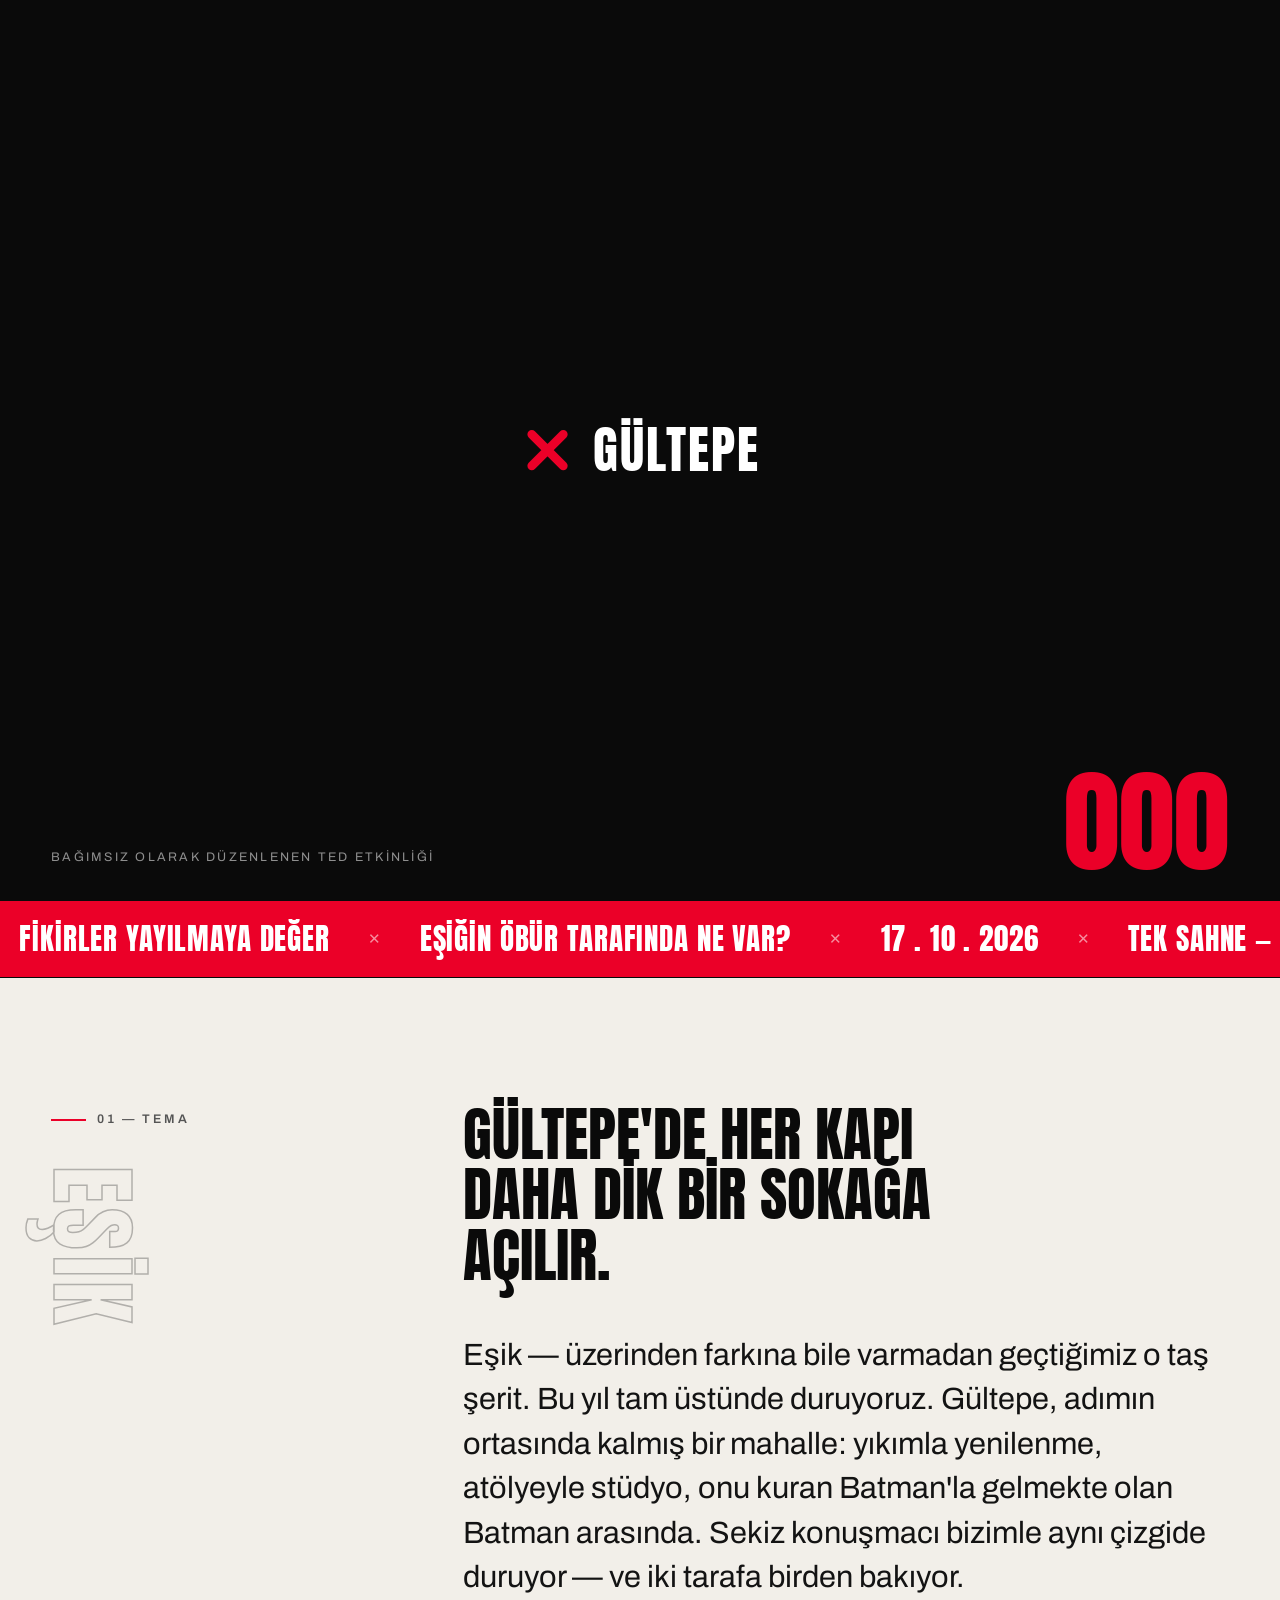
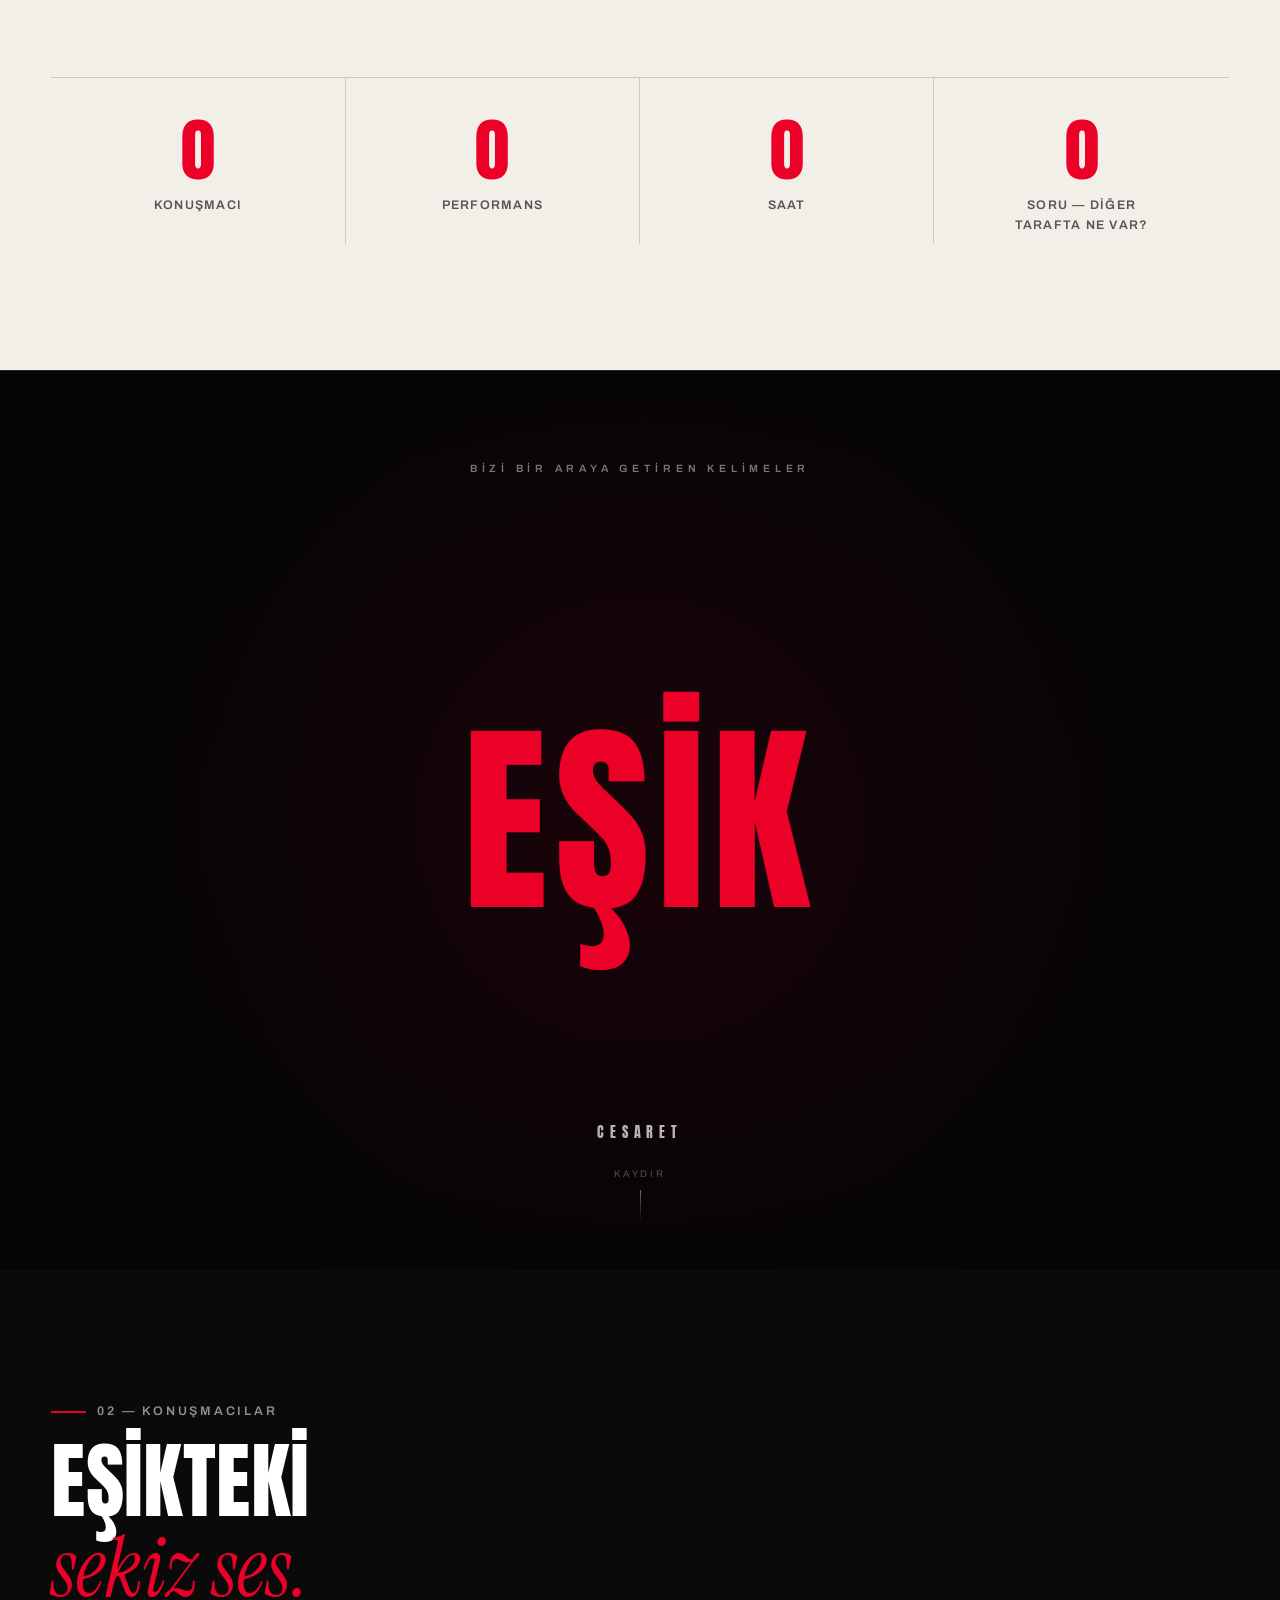
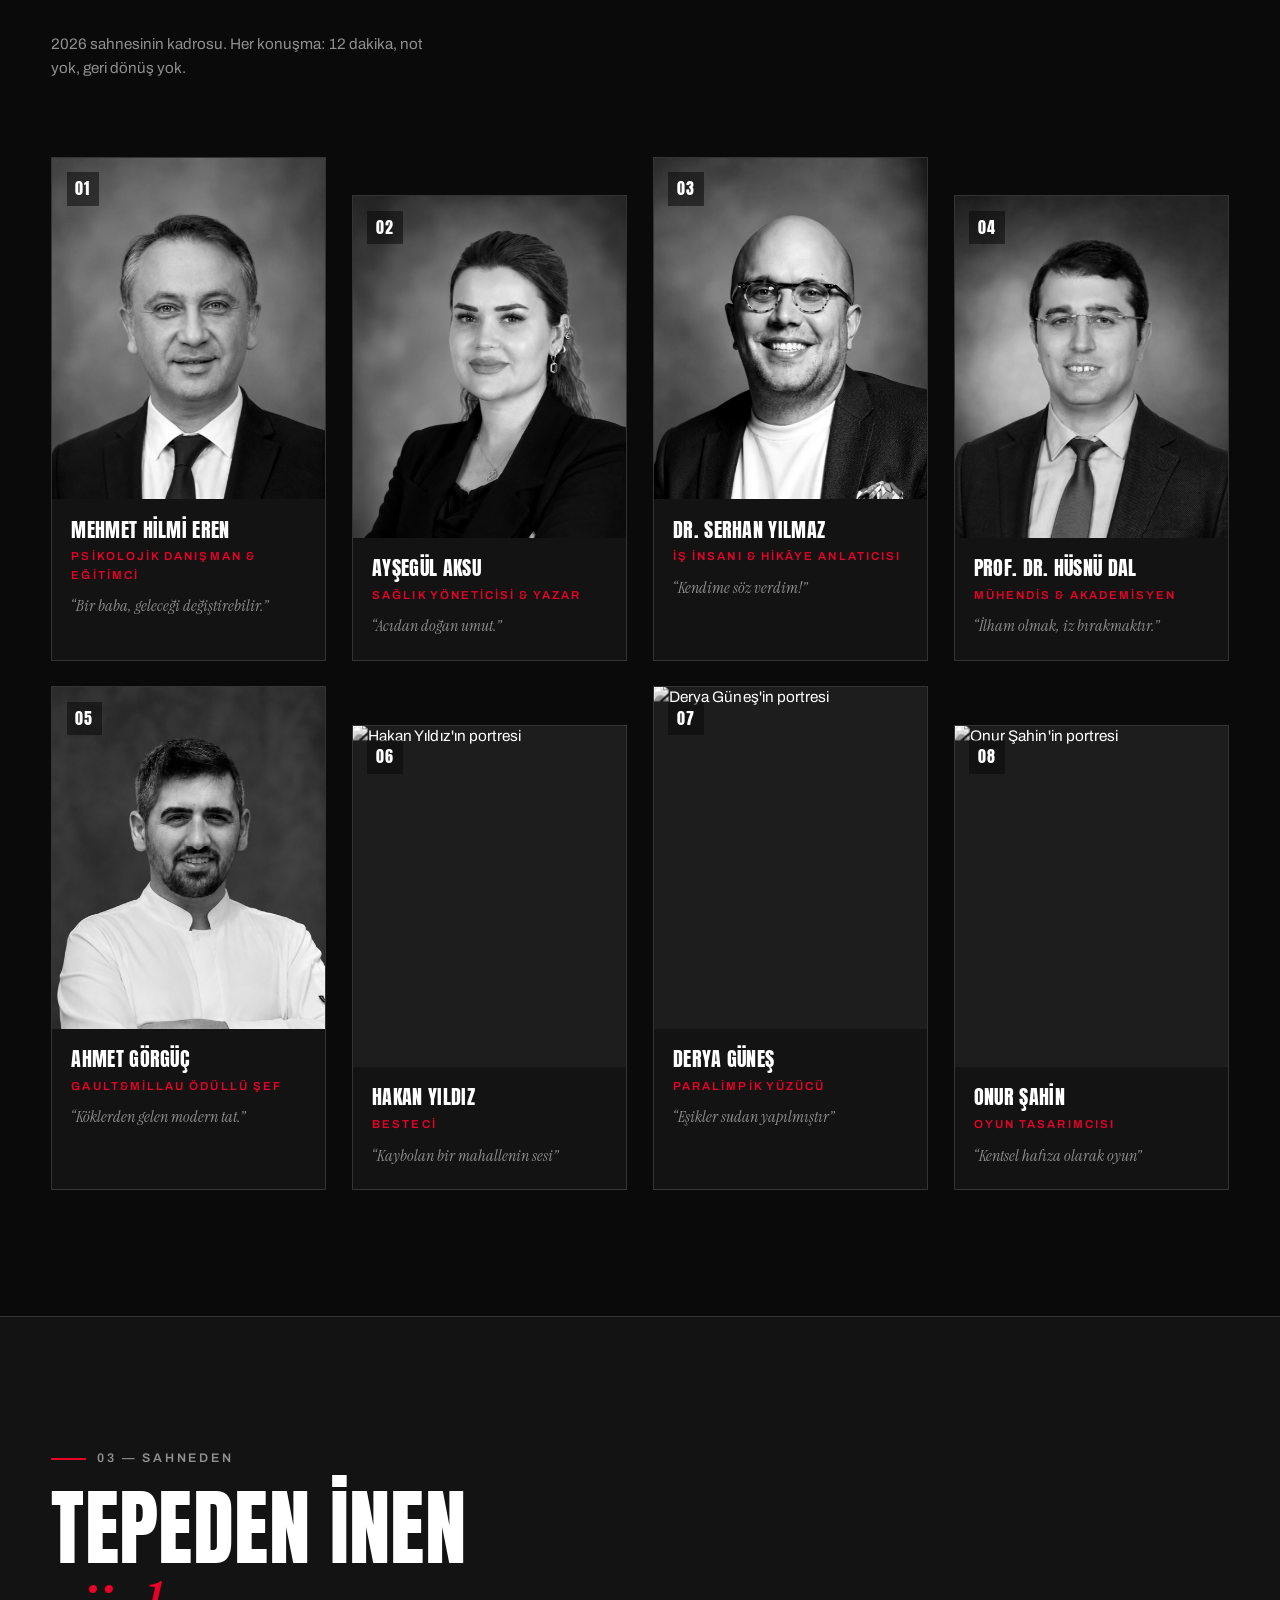
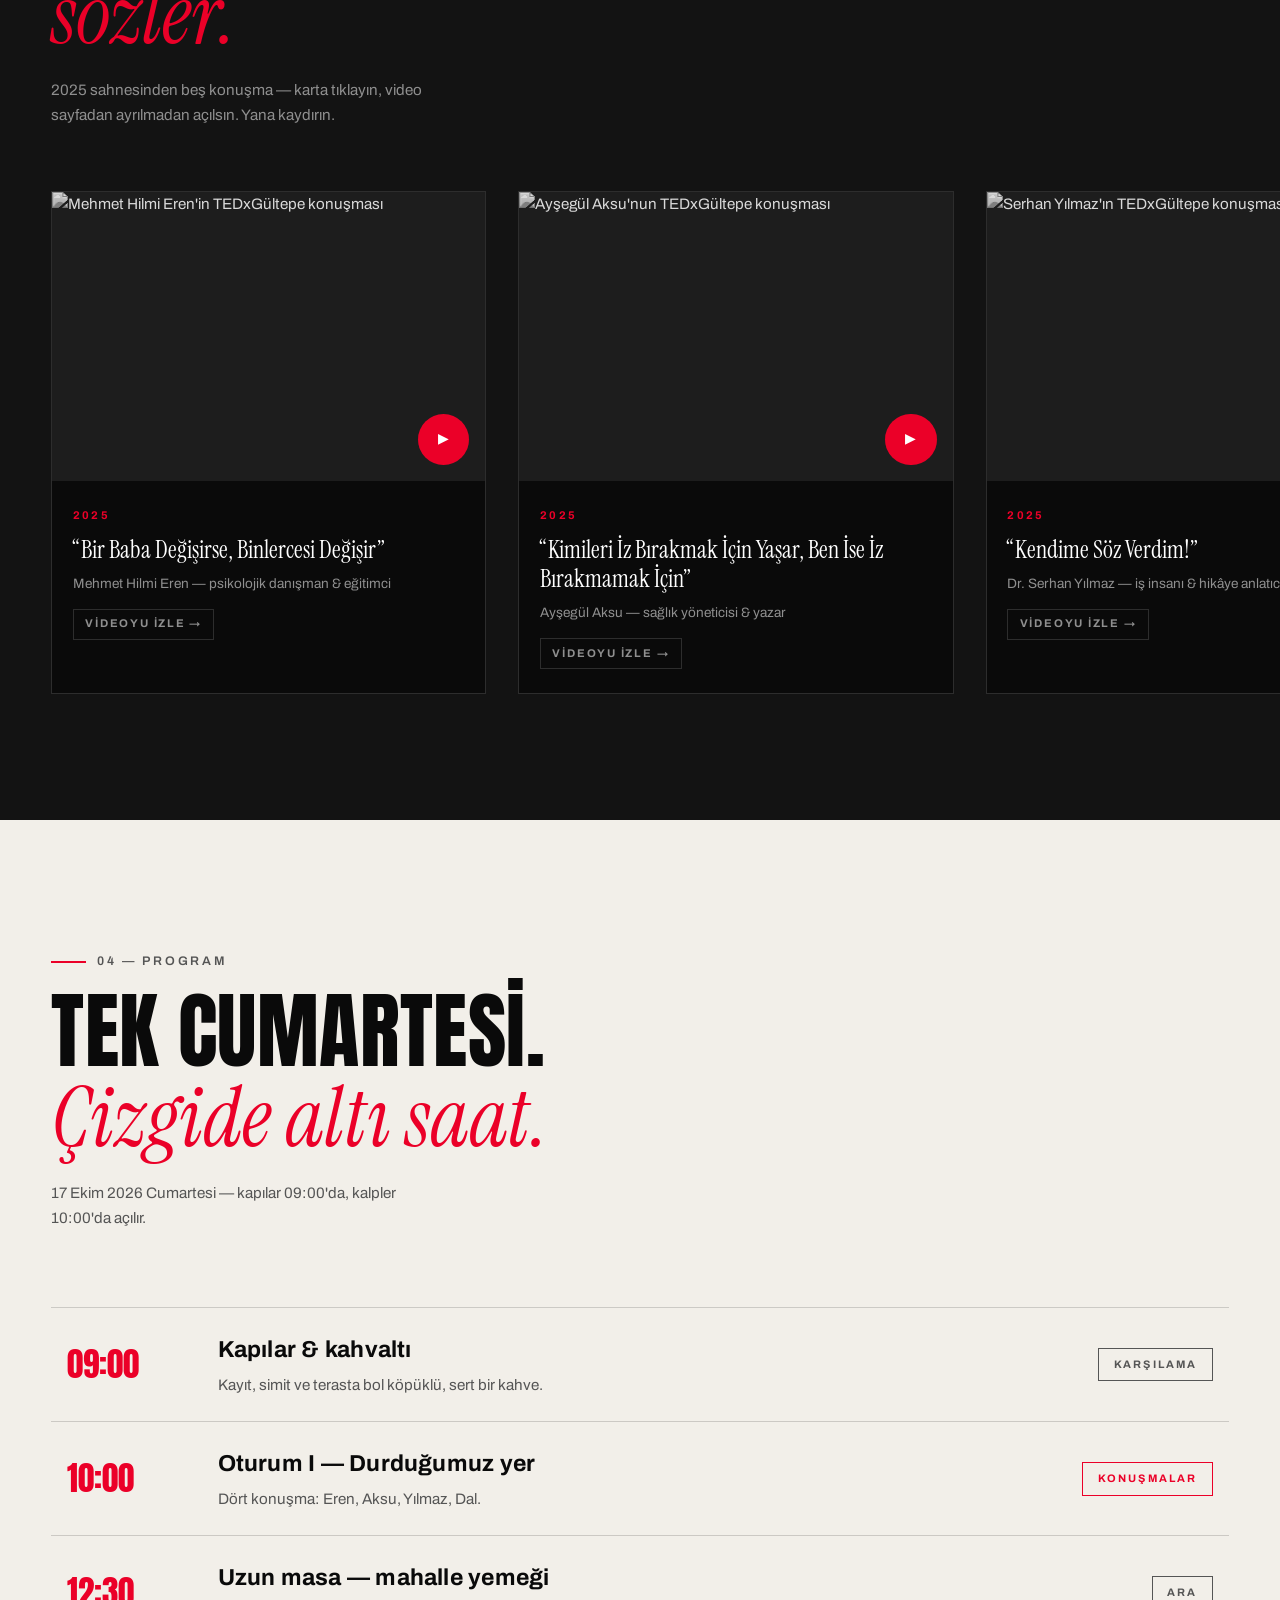
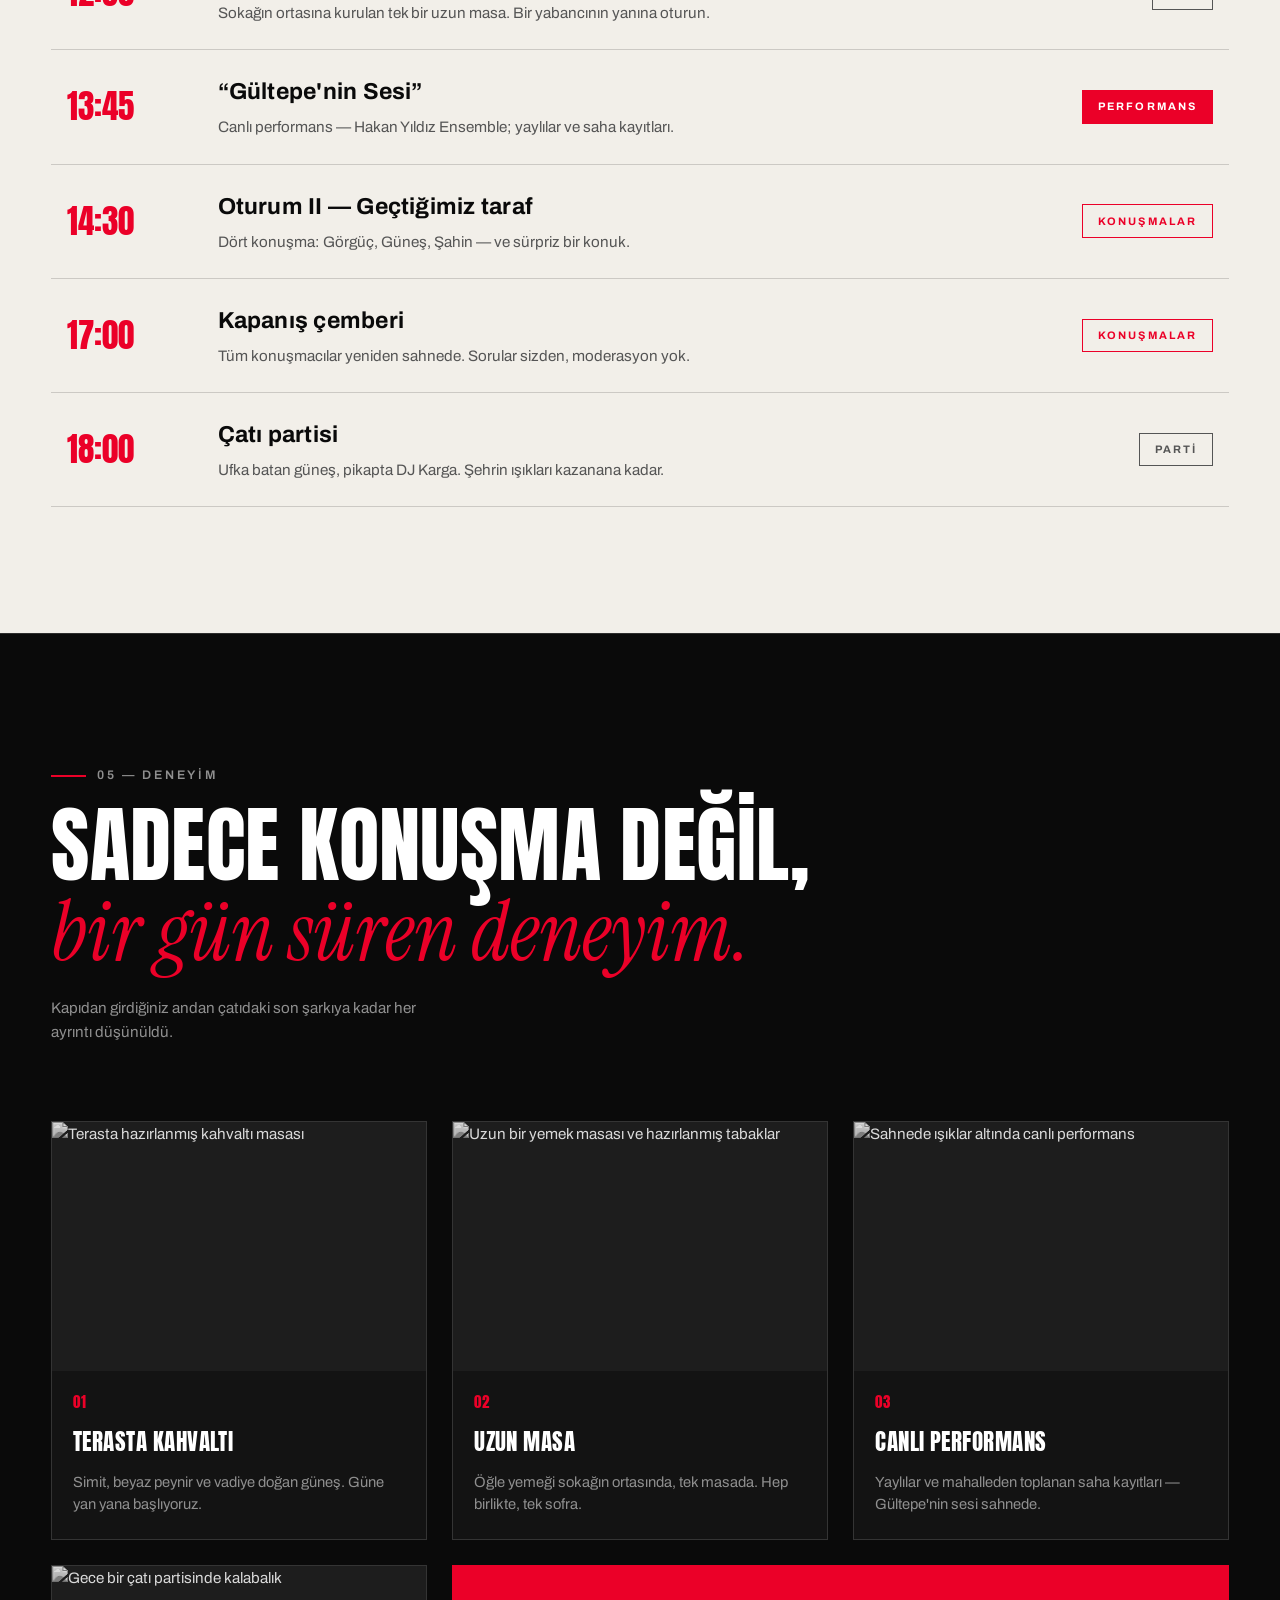
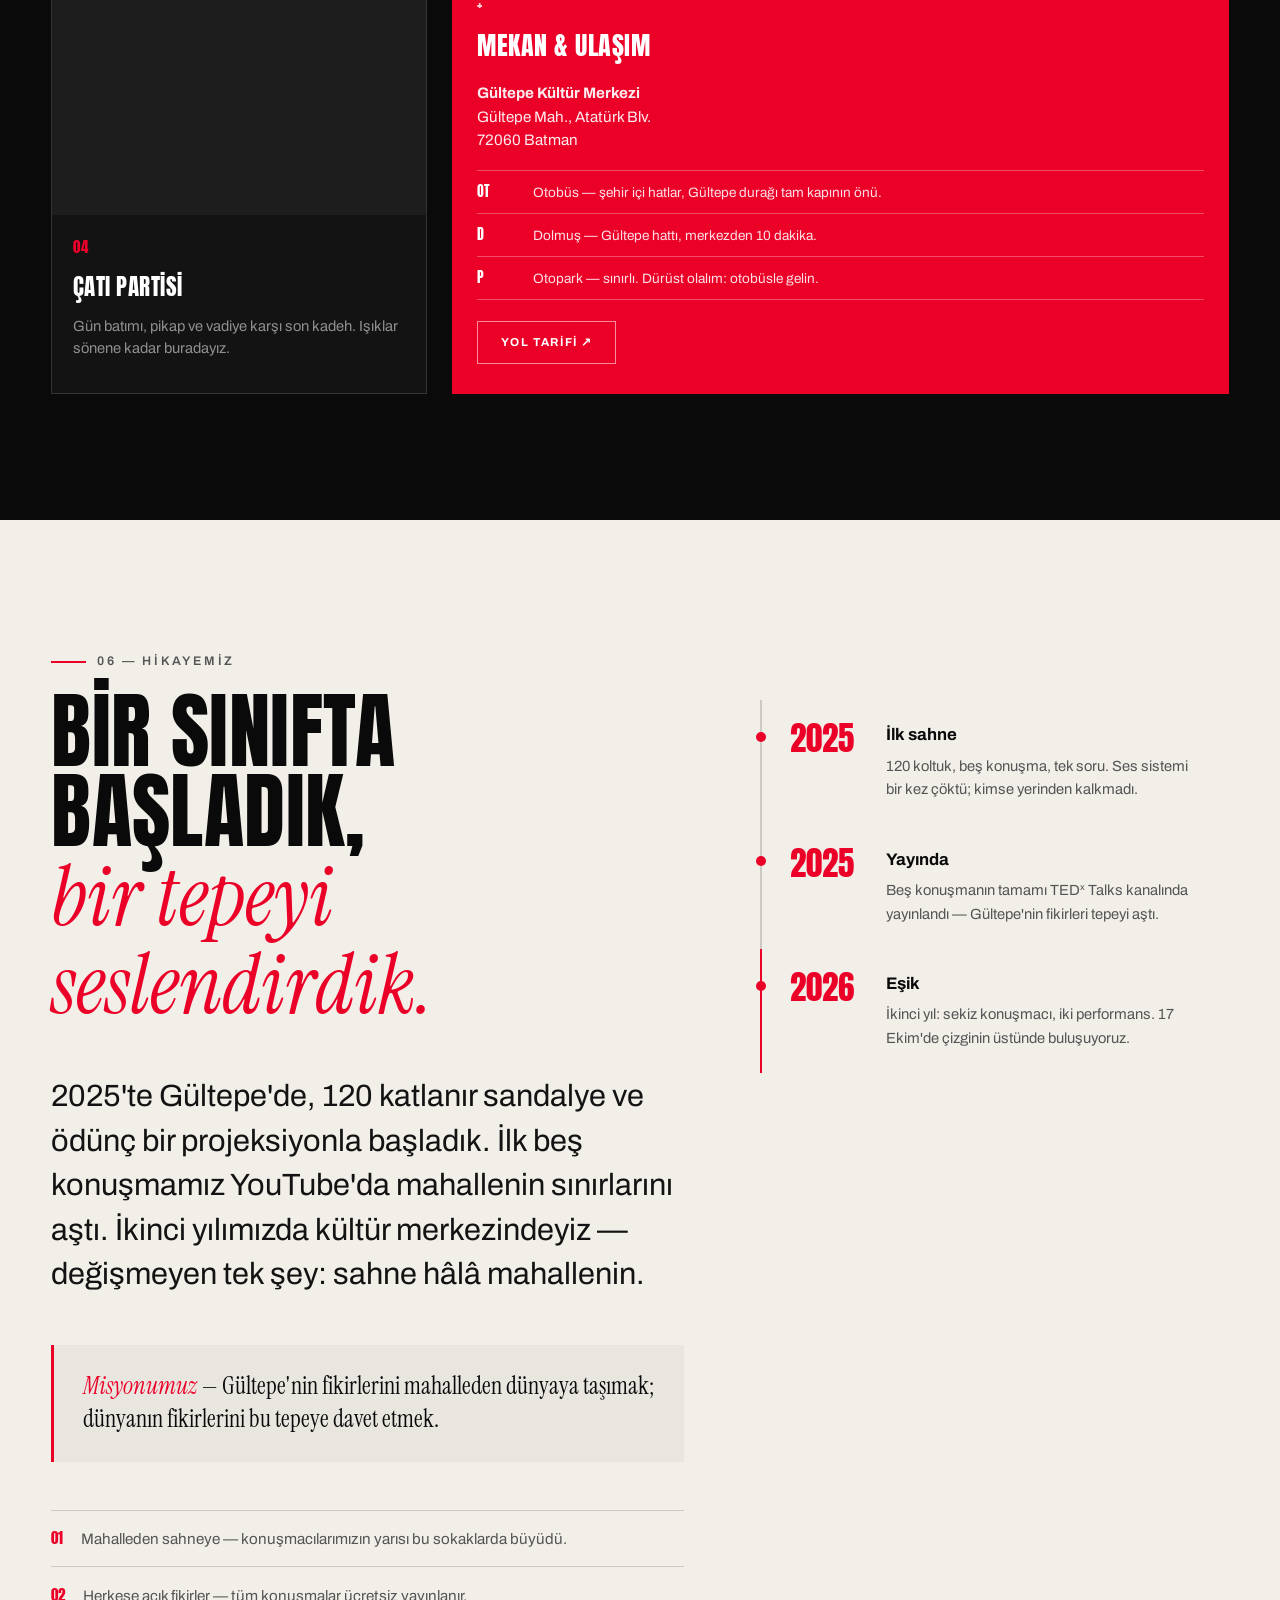
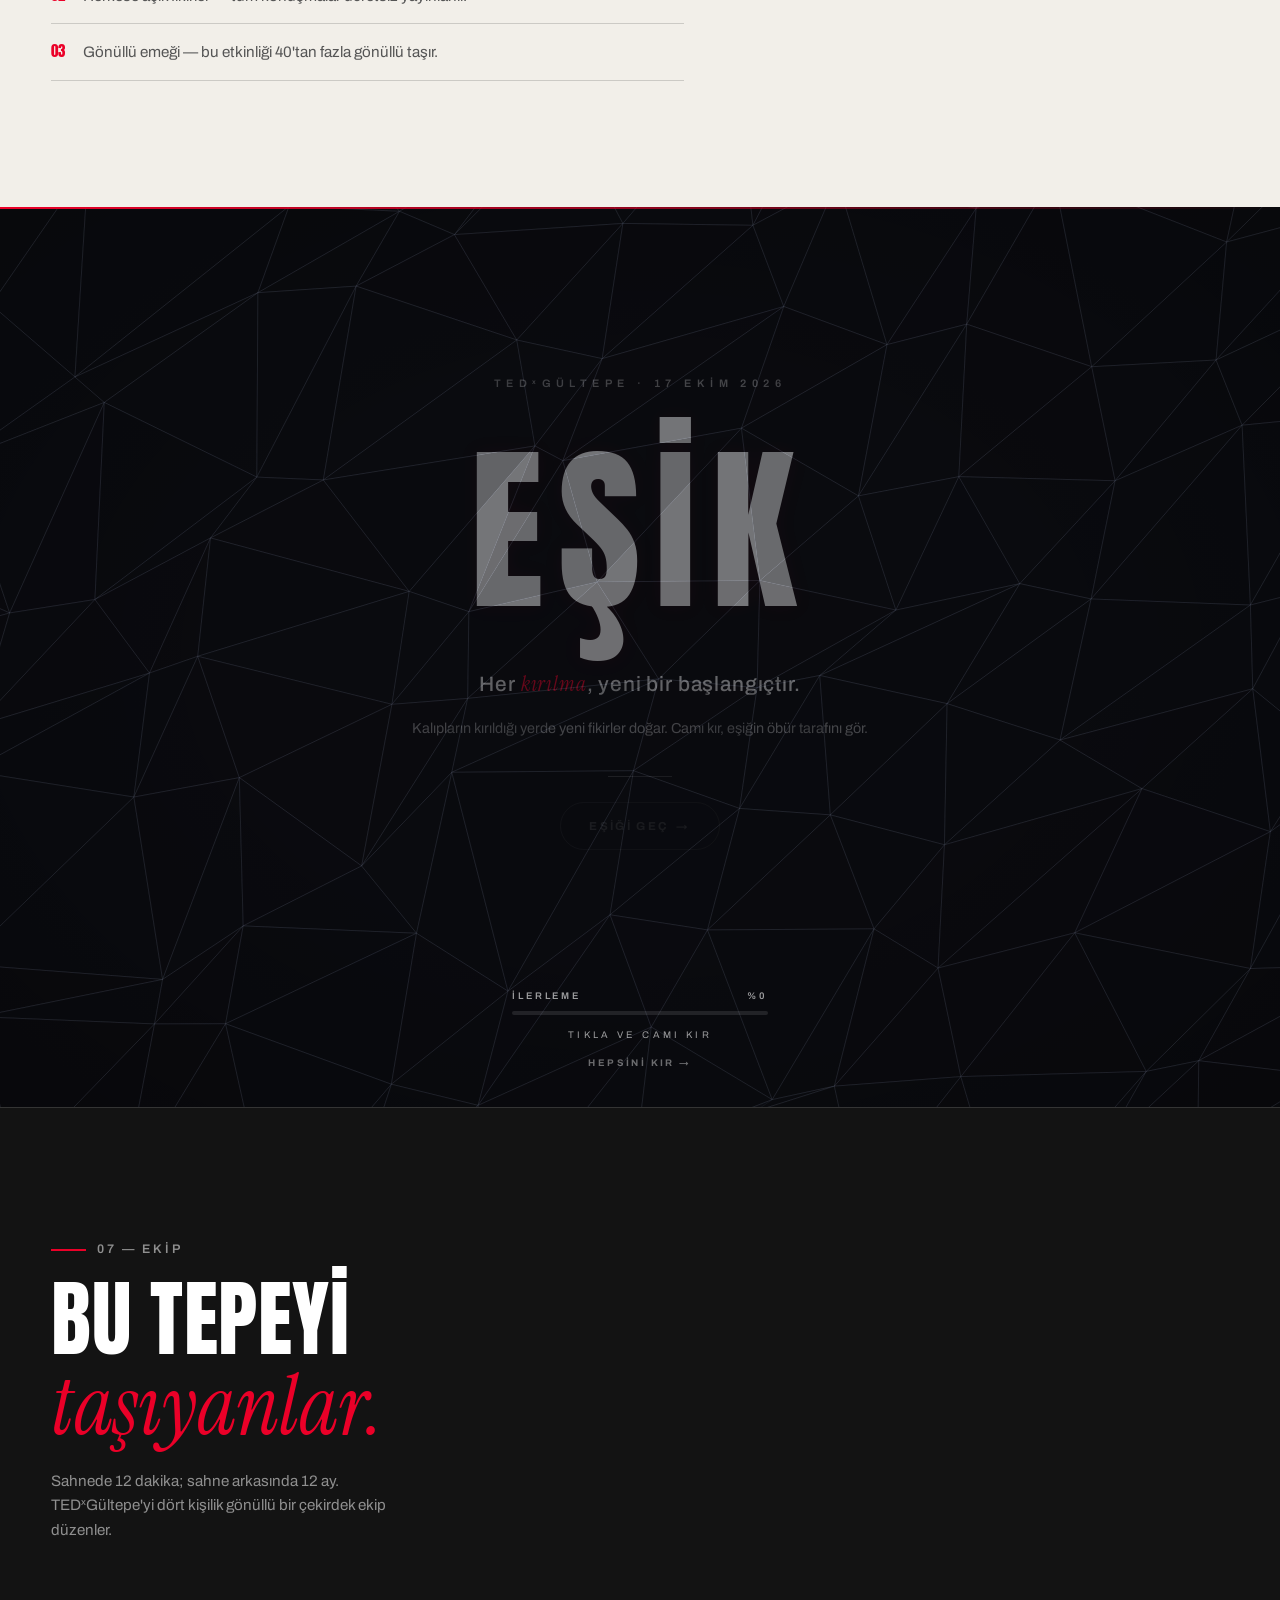
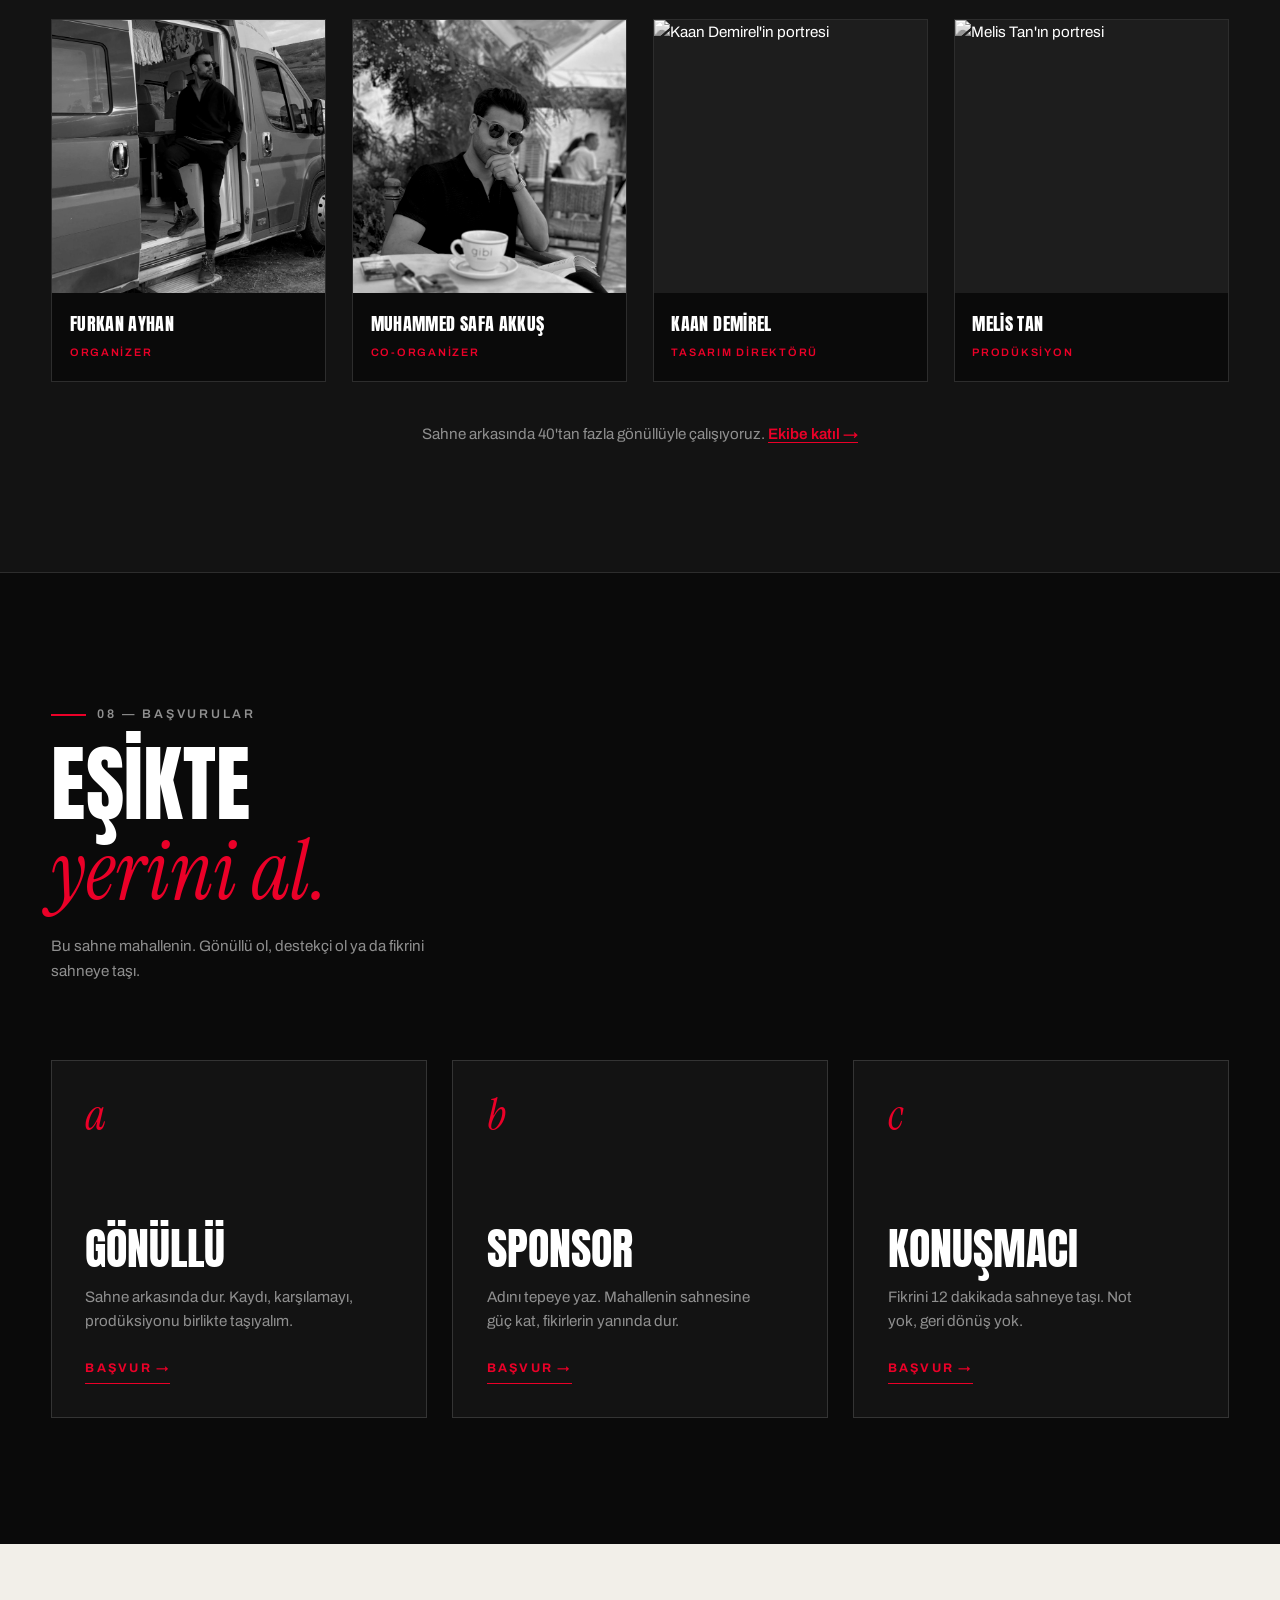
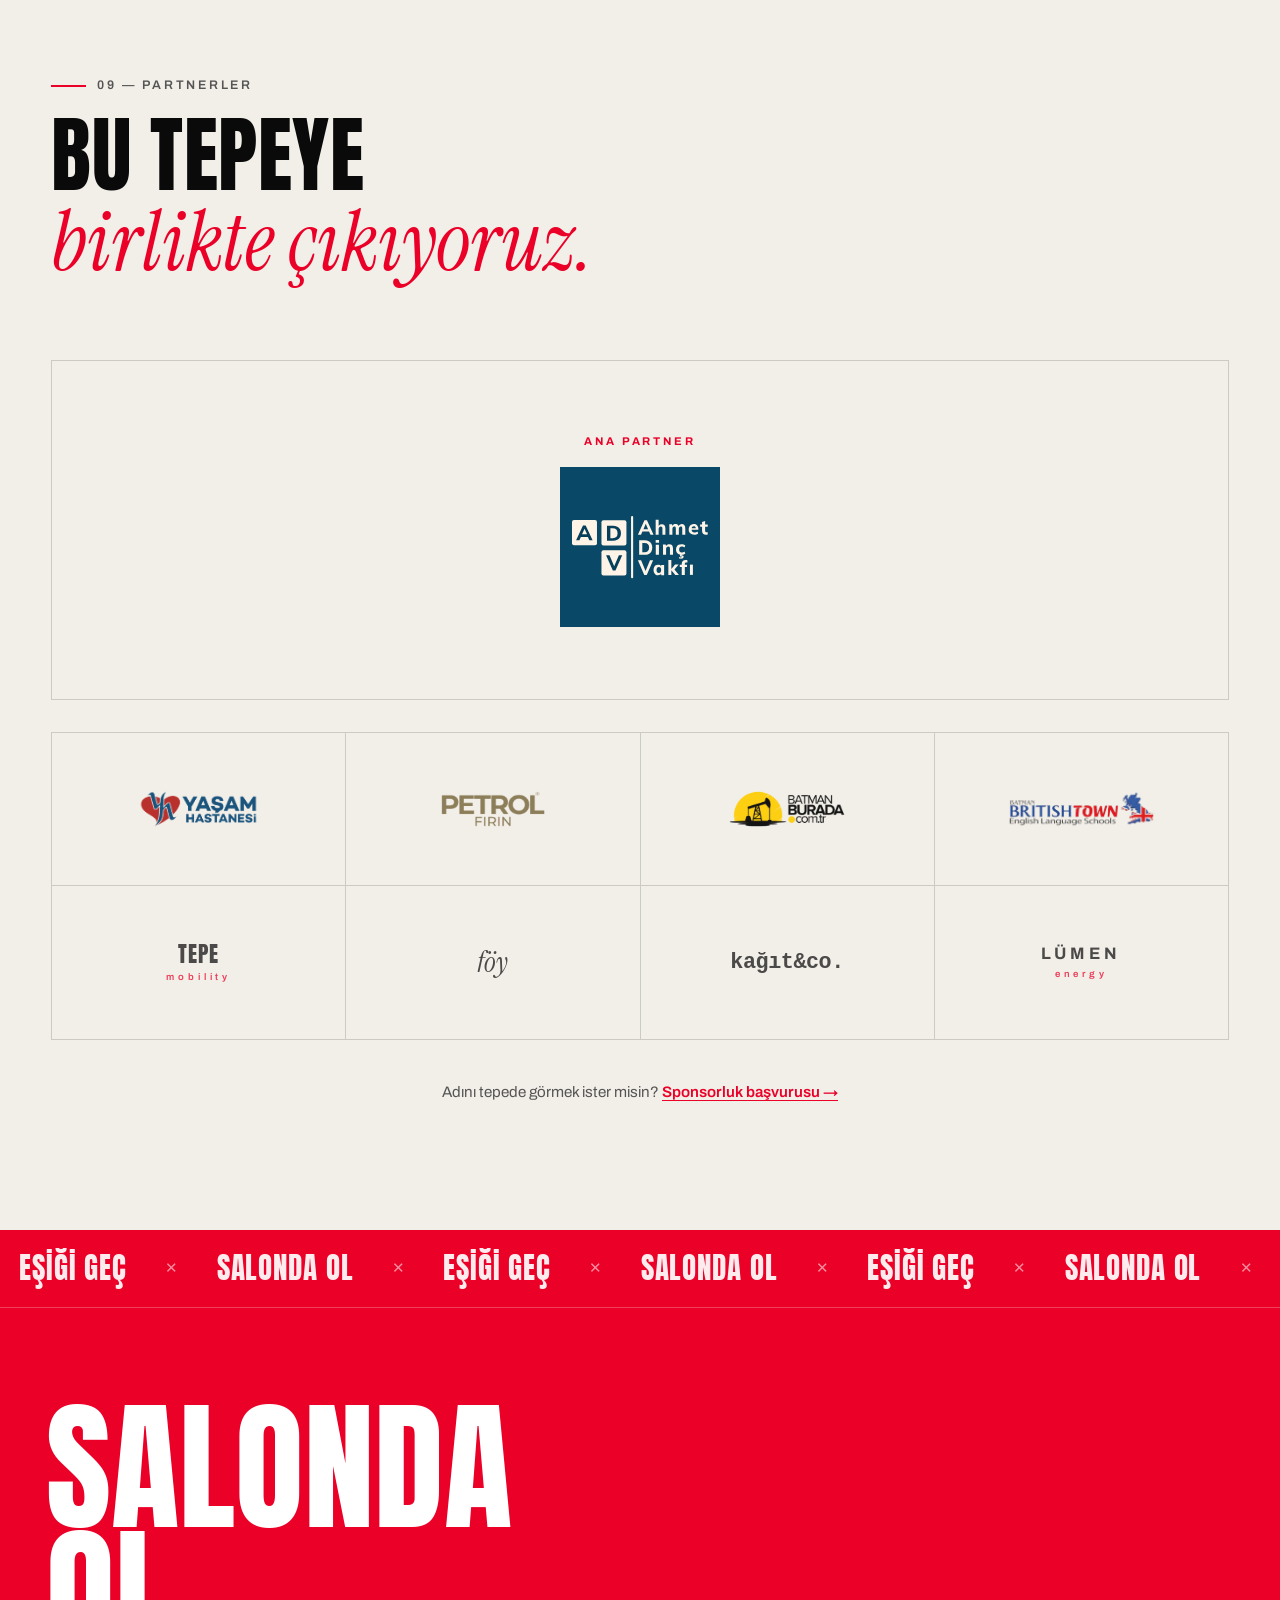
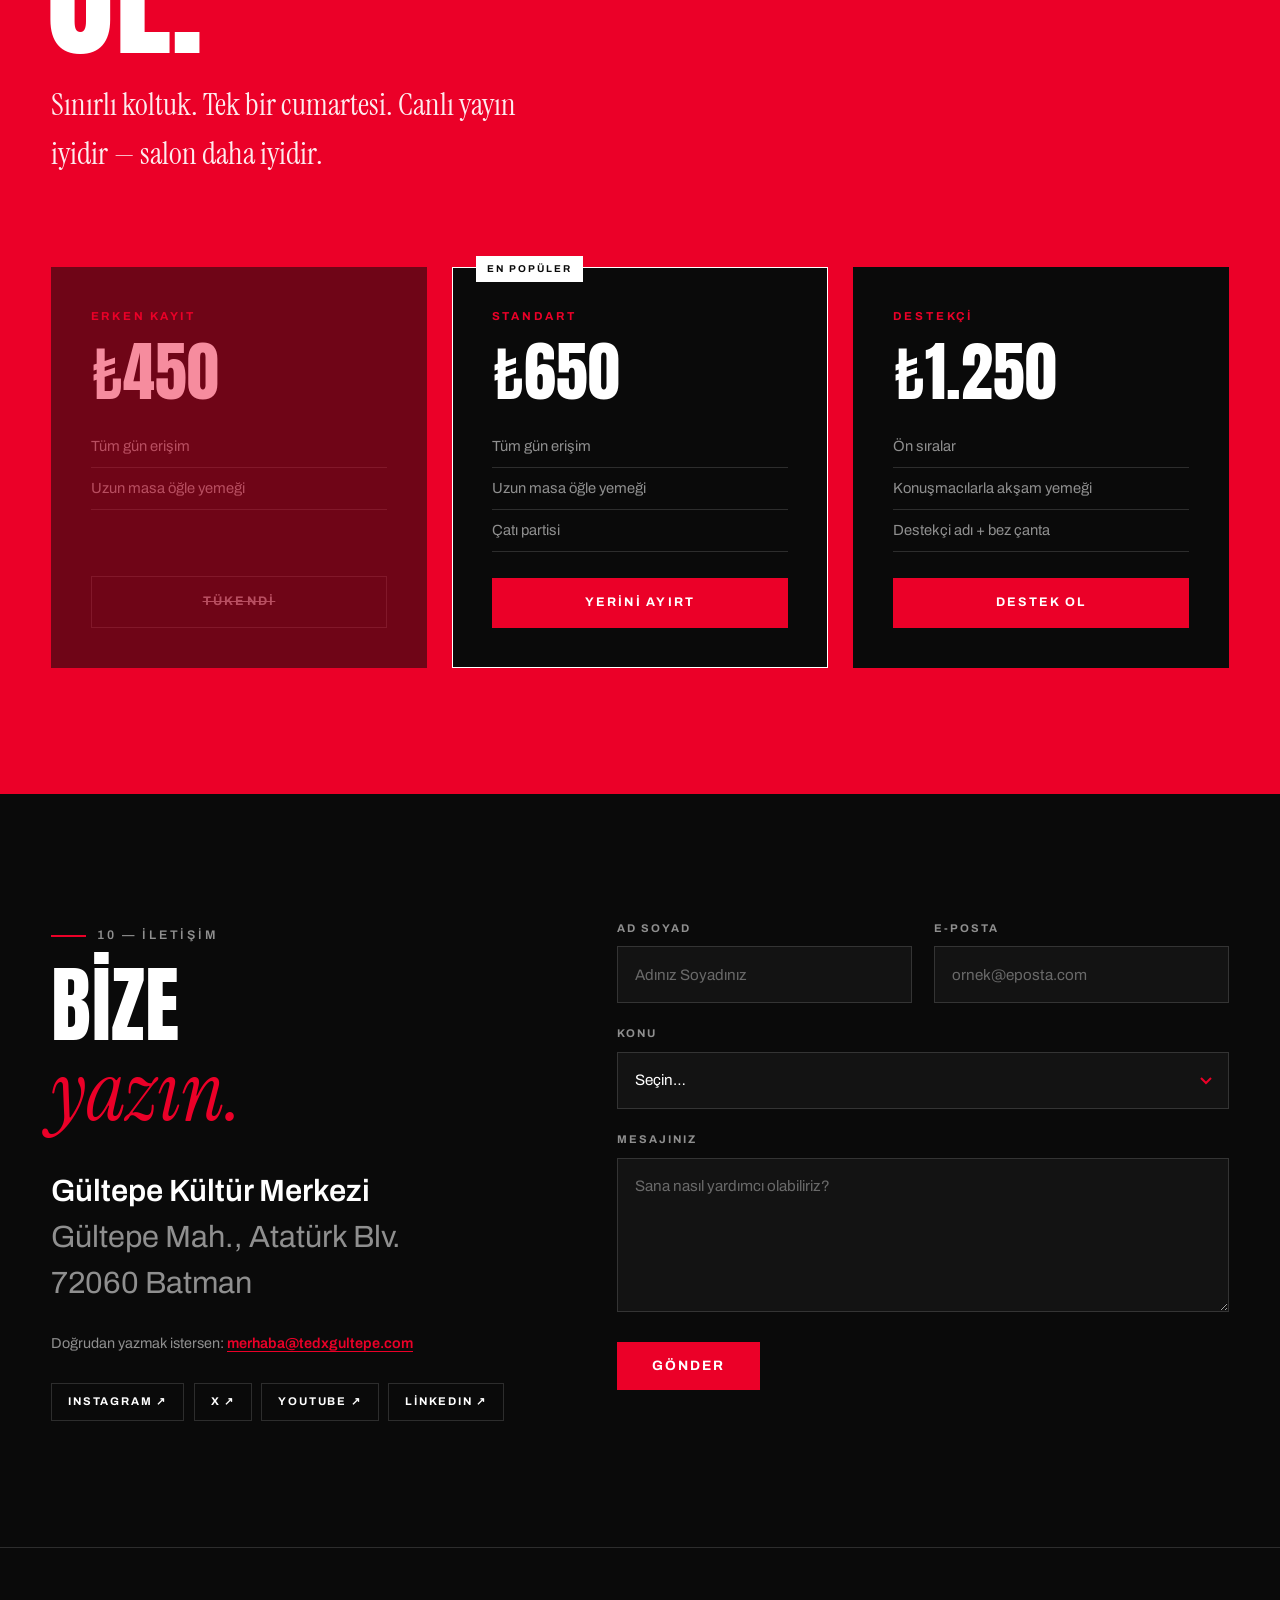
==== index.html @ 5aa20c80 "Bölüm yeniden sıralama + koltuk sayısı kaldırıldı + logo Helvetica (v=46) - Sahneden konuşmacıların " ====
<!DOCTYPE html>
<html lang="tr" class="no-js">
<head>
  <meta charset="UTF-8" />
  <meta name="viewport" content="width=device-width, initial-scale=1.0" />
  <title>TEDxGültepe | Fikirler Bu Tepede Buluşuyor</title>
  <meta name="description" content="TEDxGültepe, “Eşik” temasıyla Batman'da. Tek sahnede sekiz konuşmacı. Bağımsız olarak düzenlenen TED etkinliği — bilet, program ve başvurular sitede." />
  <meta name="theme-color" content="#EB0028" />
  <meta name="theme-color" content="#EB0028" media="(prefers-color-scheme: dark)" />
  <link rel="canonical" href="https://tedxgultepe.com/" />
  <meta property="og:title" content="TEDxGültepe | Fikirler Bu Tepede Buluşuyor" />
  <meta property="og:description" content="TEDxGültepe, “Eşik” temasıyla Batman'da. Tek sahnede sekiz konuşmacı. Bağımsız olarak düzenlenen TED etkinliği — bilet, program ve başvurular sitede." />
  <meta property="og:type" content="website" />
  <meta property="og:locale" content="tr_TR" />
  <meta property="og:url" content="https://tedxgultepe.com/" />
  <meta property="og:site_name" content="TEDxGültepe" />
  <meta property="og:image" content="https://tedxgultepe.com/img/og-image.png" />
  <meta name="twitter:card" content="summary_large_image" />
  <meta name="twitter:image" content="https://tedxgultepe.com/img/og-image.png" />
  <link rel="icon" href="/favicon.svg" type="image/svg+xml" />
  <link rel="icon" href="/favicon-96.png" type="image/png" sizes="96x96" />
  <link rel="apple-touch-icon" href="/apple-touch-icon.png" />

  <script>document.documentElement.classList.replace('no-js','js');</script>

  <link rel="preconnect" href="https://fonts.googleapis.com" />
  <link rel="preconnect" href="https://fonts.gstatic.com" crossorigin />
  <link href="https://fonts.googleapis.com/css2?family=Anton&family=Archivo:ital,wght@0,400;0,500;0,600;0,700;1,400&family=Instrument+Serif:ital@0;1&display=swap" rel="stylesheet" />

  <link rel="stylesheet" href="css/style.css?v=46" />
  <script type="application/ld+json">
  {
    "@context": "https://schema.org",
    "@type": "Event",
    "name": "TEDxGültepe 2026 — Eşik",
    "startDate": "2026-10-17",
    "eventStatus": "https://schema.org/EventScheduled",
    "eventAttendanceMode": "https://schema.org/OfflineEventAttendanceMode",
    "location": {
      "@type": "Place",
      "name": "Gültepe, Batman",
      "address": { "@type": "PostalAddress", "addressLocality": "Batman", "addressCountry": "TR" }
    },
    "image": ["https://tedxgultepe.com/img/og-image.png"],
    "description": "TEDxGültepe, Eşik temasıyla Batman'da. Tek sahnede sekiz konuşmacı. Bağımsız olarak düzenlenen TED etkinliği.",
    "organizer": { "@type": "Organization", "name": "TEDxGültepe", "url": "https://tedxgultepe.com/" },
    "url": "https://tedxgultepe.com/"
  }
  </script>
</head>
<body>

  <a class="skip-link" href="#main">İçeriğe geç</a>

  <!-- ===================== PRELOADER ===================== -->
  <div class="loader" aria-hidden="true">
    <div class="loader__center">
      <span class="loader__x">
        <svg viewBox="0 0 64 64" width="56" height="56" aria-hidden="true">
          <path d="M14 14 L50 50 M50 14 L14 50" stroke="currentColor" stroke-width="10" stroke-linecap="round"/>
        </svg>
      </span>
      <span class="loader__word" data-loader-word>GÜLTEPE</span>
    </div>
    <div class="loader__count"><span data-loader-count>000</span></div>
    <div class="loader__tag">Bağımsız olarak düzenlenen TED etkinliği</div>
  </div>

  <!-- ===================== HEADER ===================== -->
  <header class="site-head" data-header>
    <a class="logo" href="#top" aria-label="TEDxGültepe — başa dön">
      <span class="logo__word"><span class="logo__tedx">TED<span class="tedx-x">x</span></span><span class="logo__place">GÜLTEPE</span></span>
      <span class="logo__tag"><b>x</b> = bağımsız olarak düzenlenen TED etkinliği</span>
    </a>

    <nav class="site-nav" aria-label="Ana menü">
      <a href="#tema">Tema</a>
      <a href="#konusmacilar">Konuşmacılar</a>
      <a href="#program">Program</a>
      <a href="#deneyim">Deneyim</a>
      <a href="#ekip">Ekip</a>
      <a href="#iletisim">İletişim</a>
    </nav>

    <div class="site-head__right">
      <a href="#bilet" class="btn btn--red btn--sm" data-magnetic>
        <span class="btn__label">Bilet Al</span>
      </a>
      <button class="burger" data-burger aria-expanded="false" aria-controls="menu-overlay" aria-label="Menüyü aç">
        <span></span><span></span>
      </button>
    </div>
  </header>

  <!-- ===================== MOBİL / TAM EKRAN MENÜ ===================== -->
  <div class="menu" id="menu-overlay" data-menu aria-hidden="true">
    <nav class="menu__nav" aria-label="Menü">
      <a href="#tema"><i>01</i><span>Tema</span></a>
      <a href="#konusmacilar"><i>02</i><span>Konuşmacılar</span></a>
      <a href="#sahneden"><i>03</i><span>Sahneden</span></a>
      <a href="#program"><i>04</i><span>Program</span></a>
      <a href="#deneyim"><i>05</i><span>Deneyim</span></a>
      <a href="#hikaye"><i>06</i><span>Hikayemiz</span></a>
      <a href="#ekip"><i>07</i><span>Ekip</span></a>
      <a href="#basvuru"><i>08</i><span>Başvurular</span></a>
      <a href="#iletisim"><i>09</i><span>İletişim</span></a>
      <a href="#bilet" class="is-red"><i>10</i><span>Biletler</span></a>
    </nav>
    <div class="menu__foot">
      <p>17.10.2026 — Gültepe, Batman</p>
      <p><em>Eşik</em> · 2. yıl</p>
    </div>
  </div>

  <main id="main">

    <!-- ===================== HERO ===================== -->
    <section class="hero" id="top">
      <div class="hero__glow" aria-hidden="true"></div>
      <canvas class="hero__canvas" id="hero-canvas" aria-hidden="true"></canvas>


      <div class="hero__inner wrap">
        <p class="hero__eyebrow">Eşiğe <b data-cd-days-badge>—</b> gün · 17 Ekim · Batman</p>
        <h1 class="hero__title">
          <span class="mask hero__tedx"><span class="mask__inner">TED<span class="tedx-x">x</span></span></span>
          <span class="mask hero__name"><span class="mask__inner">GÜLTEPE</span></span>
        </h1>

        <div class="hero__row">
          <div class="hero__lead">
            <p class="hero__theme">
              <span class="mask"><span class="mask__inner"><em>Eşik</em> — olan ile olabilecek arasında,<br/>tam çizginin üstünde duruyoruz.</span></span>
            </p>
            <a href="#bilet" class="btn btn--red hero__cta" data-magnetic>
              <span class="btn__label">Yerini Ayırt</span>
            </a>
            <div class="hero__partners">
              <span class="hero__partners-label">Destekleyenler</span>
              <div class="hero__partners-row">
                <img class="hp-logo-img" src="img/sponsors/sponsor-2.png?v=37" alt="Sponsor logosu" height="30" loading="lazy" />
                <img class="hp-logo-img" src="img/sponsors/sponsor-3.png?v=37" alt="Sponsor logosu" height="30" loading="lazy" />
                <img class="hp-logo-img" src="img/sponsors/sponsor-4.png?v=37" alt="Sponsor logosu" height="30" loading="lazy" />
                <img class="hp-logo-img" src="img/sponsors/sponsor-5.png?v=37" alt="Sponsor logosu" height="30" loading="lazy" />
                <a class="hp-logo hp-logo--all" href="#partnerler">Tümü →</a>
              </div>
            </div>
          </div>
        </div>
      </div>

      <!-- Uçan kartlar (sağ sütun, masaüstü) -->
      <aside class="hero__cards" data-cards>
        <div class="hcard hcard--spk" data-spk-card aria-hidden="true">
          <div class="hcard__head">
            <span class="hcard__label">Öne Çıkan Konuşmacılar</span>
            <span class="hcard__dots" data-spk-dots></span>
          </div>
          <div class="hcard__person">
            <img data-spk-img src="img/speakers/mehmet-hilmi-eren.png" alt="" width="160" height="160" loading="eager" />
            <div class="hcard__who">
              <strong data-spk-name>Mehmet Hilmi Eren</strong>
              <span data-spk-role>Psikolojik Danışman &amp; Eğitimci</span>
            </div>
          </div>
          <p class="hcard__talk" data-spk-talk>“Bir baba, geleceği değiştirebilir.”</p>
        </div>

        <div class="hcard hcard--count">
          <span class="hcard__label">Etkinliğe kalan</span>
          <div class="hcard__count">
            <div><b data-cd-days>—</b><i>Gün</i></div>
            <div><b data-cd-hours>—</b><i>Saat</i></div>
            <div><b data-cd-mins>—</b><i>Dakika</i></div>
          </div>
          <span class="hcard__foot">17.10.2026 — <em>Eşik</em></span>
        </div>

        <div class="hcard hcard--tix">
          <span class="hcard__label">Bilet durumu</span>
          <div class="hcard__bar" role="img" aria-label="Salon yüzde 72 dolu">
            <i data-tix-bar></i>
          </div>
          <p class="hcard__fill">Salon <b>%72</b> dolu</p>
          <a class="hcard__cta" href="#bilet">Yerini Ayırt →</a>
        </div>

        <!-- Yalnız mobil: destekleyenler kartı, logolar otomatik kayar -->
        <div class="hcard hcard--sponsors">
          <span class="hcard__label">Destekleyenler</span>
          <div class="hcard__sponsors">
            <div class="hcard__sponsors-row">
              <img class="hp-logo-img" src="img/sponsors/sponsor-2.png?v=37" alt="Sponsor logosu" height="30" loading="lazy" />
              <img class="hp-logo-img" src="img/sponsors/sponsor-3.png?v=37" alt="Sponsor logosu" height="30" loading="lazy" />
              <img class="hp-logo-img" src="img/sponsors/sponsor-4.png?v=37" alt="Sponsor logosu" height="30" loading="lazy" />
              <img class="hp-logo-img" src="img/sponsors/sponsor-5.png?v=37" alt="Sponsor logosu" height="30" loading="lazy" />
              <a class="hp-logo hp-logo--all" href="#partnerler">Tümü →</a>
            </div>
          </div>
        </div>
      </aside>

      <div class="hero__bottom wrap">
        <span class="hero__coords">37.887° K — 41.132° D</span>
        <span class="hero__scroll" aria-hidden="true">Kaydır<i></i></span>
        <span class="hero__edition">2. yıl</span>
      </div>
    </section>

    <!-- ===================== MARQUEE ===================== -->
    <div class="marquee marquee--red" aria-hidden="true">
      <div class="marquee__track">
        <div class="marquee__group">
          <span>Fikirler yayılmaya değer</span><b>✕</b>
          <span>Eşiğin öbür tarafında ne var?</span><b>✕</b>
          <span>17 . 10 . 2026</span><b>✕</b>
          <span>Tek sahne — sekiz ses</span><b>✕</b>
        </div>
        <div class="marquee__group">
          <span>Fikirler yayılmaya değer</span><b>✕</b>
          <span>Eşiğin öbür tarafında ne var?</span><b>✕</b>
          <span>17 . 10 . 2026</span><b>✕</b>
          <span>Tek sahne — sekiz ses</span><b>✕</b>
        </div>
      </div>
    </div>

    <!-- ===================== TEMA ===================== -->
    <section class="theme" id="tema">
      <div class="wrap theme__grid">
        <div class="theme__side">
          <span class="sec-label"><i></i>01 — Tema</span>
          <span class="theme__big-tr" aria-hidden="true">EŞİK</span>
        </div>

        <div class="theme__body">
          <h2 class="theme__title" data-split>
            Gültepe'de her kapı<br/>daha dik bir sokağa açılır.
          </h2>

          <p class="theme__lead" data-words>
            Eşik — üzerinden farkına bile varmadan geçtiğimiz o taş şerit.
            Bu yıl tam üstünde duruyoruz. Gültepe, adımın ortasında kalmış bir
            mahalle: yıkımla yenilenme, atölyeyle stüdyo, onu kuran
            Batman'la gelmekte olan Batman arasında. Sekiz konuşmacı
            bizimle aynı çizgide duruyor — ve iki tarafa birden bakıyor.
          </p>

        </div>
      </div>

      <div class="wrap">
        <ul class="theme__stats">
          <li data-reveal>
            <span class="theme__stat-num"><span data-count="8">0</span></span>
            <span class="theme__stat-label">Konuşmacı</span>
          </li>
          <li data-reveal>
            <span class="theme__stat-num"><span data-count="2">0</span></span>
            <span class="theme__stat-label">Performans</span>
          </li>
          <li data-reveal>
            <span class="theme__stat-num"><span data-count="6">0</span></span>
            <span class="theme__stat-label">Saat</span>
          </li>
          <li data-reveal>
            <span class="theme__stat-num"><span data-count="1">0</span></span>
            <span class="theme__stat-label">Soru — diğer tarafta ne var?</span>
          </li>
        </ul>
      </div>
    </section>

    <!-- ===================== KELİMELER (PARÇACIK İNTERLÜDÜ) ===================== -->
    <section class="ptext" id="kelimeler" data-ptext aria-label="Değer kelimeleri — parçacık animasyonu">
      <div class="ptext__glow" aria-hidden="true"></div>
      <canvas class="ptext__canvas" data-pt-canvas aria-hidden="true"></canvas>
      <div class="ptext__vignette" aria-hidden="true"></div>

      <!-- WebGL/CDN yoksa statik başlık -->
      <p class="ptext__fallback" aria-hidden="true">EŞİK</p>

      <p class="ptext__kicker">Bizi bir araya getiren kelimeler</p>

      <div class="ptext__hud">
        <span class="ptext__dots" data-pt-dots aria-hidden="true"></span>
        <span class="ptext__caption" data-pt-caption>CESARET</span>
        <span class="ptext__scroll" aria-hidden="true">Kaydır<i></i></span>
      </div>

      <p class="sr-only" data-pt-live aria-live="polite">Aktif kelime: CESARET</p>
    </section>

    <!-- ===================== KONUŞMACILAR ===================== -->
    <section class="speakers" id="konusmacilar">
      <div class="wrap">
        <header class="sec-head">
          <span class="sec-label sec-label--light"><i></i>02 — Konuşmacılar</span>
          <h2 class="sec-title" data-split>Eşikteki<br/><em>sekiz ses.</em></h2>
          <p class="sec-note">2026 sahnesinin kadrosu. Her konuşma: 12 dakika, not yok, geri dönüş yok.</p>
        </header>

        <p class="spk-swipe" aria-hidden="true">Kaydır →</p>
        <ul class="spk-grid">
          <li class="spk-card" data-reveal>
            <figure class="spk-card__media">
              <img src="img/speakers/mehmet-hilmi-eren.png" alt="Mehmet Hilmi Eren'in portresi" width="492" height="875" loading="lazy" />
            </figure>
            <div class="spk-card__body">
              <span class="spk-card__idx">01</span>
              <h3 class="spk-card__name">Mehmet Hilmi Eren</h3>
              <p class="spk-card__role">Psikolojik Danışman &amp; Eğitimci</p>
              <p class="spk-card__talk"><em>“Bir baba, geleceği değiştirebilir.”</em></p>
            </div>
          </li>

          <li class="spk-card" data-reveal>
            <figure class="spk-card__media">
              <img src="img/speakers/aysegul-aksu.png" alt="Ayşegül Aksu'nun portresi" width="492" height="875" loading="lazy" />
            </figure>
            <div class="spk-card__body">
              <span class="spk-card__idx">02</span>
              <h3 class="spk-card__name">Ayşegül Aksu</h3>
              <p class="spk-card__role">Sağlık Yöneticisi &amp; Yazar</p>
              <p class="spk-card__talk"><em>“Acıdan doğan umut.”</em></p>
            </div>
          </li>

          <li class="spk-card" data-reveal>
            <figure class="spk-card__media">
              <img src="img/speakers/serhan-yilmaz.png" alt="Dr. Serhan Yılmaz'ın portresi" width="492" height="875" loading="lazy" />
            </figure>
            <div class="spk-card__body">
              <span class="spk-card__idx">03</span>
              <h3 class="spk-card__name">Dr. Serhan Yılmaz</h3>
              <p class="spk-card__role">İş İnsanı &amp; Hikâye Anlatıcısı</p>
              <p class="spk-card__talk"><em>“Kendime söz verdim!”</em></p>
            </div>
          </li>

          <li class="spk-card" data-reveal>
            <figure class="spk-card__media">
              <img src="img/speakers/husnu-dal.png" alt="Prof. Dr. Hüsnü Dal'ın portresi" width="492" height="875" loading="lazy" />
            </figure>
            <div class="spk-card__body">
              <span class="spk-card__idx">04</span>
              <h3 class="spk-card__name">Prof. Dr. Hüsnü Dal</h3>
              <p class="spk-card__role">Mühendis &amp; Akademisyen</p>
              <p class="spk-card__talk"><em>“İlham olmak, iz bırakmaktır.”</em></p>
            </div>
          </li>

          <li class="spk-card" data-reveal>
            <figure class="spk-card__media">
              <img src="img/speakers/ahmet-gorguc.png" alt="Ahmet Görgüç'ün portresi" width="492" height="875" loading="lazy" />
            </figure>
            <div class="spk-card__body">
              <span class="spk-card__idx">05</span>
              <h3 class="spk-card__name">Ahmet Görgüç</h3>
              <p class="spk-card__role">Gault&amp;Millau Ödüllü Şef</p>
              <p class="spk-card__talk"><em>“Köklerden gelen modern tat.”</em></p>
            </div>
          </li>

          <li class="spk-card" data-reveal>
            <figure class="spk-card__media">
              <img src="https://images.unsplash.com/photo-1506794778202-cad84cf45f1d?auto=format&fit=crop&w=700&q=80&sat=-100" alt="Hakan Yıldız'ın portresi" width="700" height="875" loading="lazy" />
            </figure>
            <div class="spk-card__body">
              <span class="spk-card__idx">06</span>
              <h3 class="spk-card__name">Hakan Yıldız</h3>
              <p class="spk-card__role">Besteci</p>
              <p class="spk-card__talk"><em>“Kaybolan bir mahallenin sesi”</em></p>
            </div>
          </li>

          <li class="spk-card" data-reveal>
            <figure class="spk-card__media">
              <img src="https://images.unsplash.com/photo-1517841905240-472988babdf9?auto=format&fit=crop&w=700&q=80&sat=-100" alt="Derya Güneş'in portresi" width="700" height="875" loading="lazy" />
            </figure>
            <div class="spk-card__body">
              <span class="spk-card__idx">07</span>
              <h3 class="spk-card__name">Derya Güneş</h3>
              <p class="spk-card__role">Paralimpik yüzücü</p>
              <p class="spk-card__talk"><em>“Eşikler sudan yapılmıştır”</em></p>
            </div>
          </li>

          <li class="spk-card" data-reveal>
            <figure class="spk-card__media">
              <img src="https://images.unsplash.com/photo-1539571696357-5a69c17a67c6?auto=format&fit=crop&w=700&q=80&sat=-100" alt="Onur Şahin'in portresi" width="700" height="875" loading="lazy" />
            </figure>
            <div class="spk-card__body">
              <span class="spk-card__idx">08</span>
              <h3 class="spk-card__name">Onur Şahin</h3>
              <p class="spk-card__role">Oyun tasarımcısı</p>
              <p class="spk-card__talk"><em>“Kentsel hafıza olarak oyun”</em></p>
            </div>
          </li>
        </ul>
      </div>
    </section>

    <!-- ===================== SAHNEDEN (GEÇMİŞ KONUŞMALAR) ===================== -->
    <section class="hl" id="sahneden">
      <div class="hl__head wrap">
        <span class="sec-label sec-label--light"><i></i>03 — Sahneden</span>
        <h2 class="sec-title" data-split>Tepeden inen<br/><em>sözler.</em></h2>
        <p class="sec-note">2025 sahnesinden beş konuşma — karta tıklayın, video sayfadan ayrılmadan açılsın. Yana kaydırın.</p>
      </div>

      <div class="hl__pin" data-hl>
        <div class="hl__track" data-hl-track>
          <a class="hl-card" href="https://www.youtube.com/watch?v=_sVh0lAwFoo" target="_blank" rel="noopener" data-video="_sVh0lAwFoo">
            <figure class="hl-card__media">
              <img src="https://i.ytimg.com/vi/_sVh0lAwFoo/maxresdefault.jpg" alt="Mehmet Hilmi Eren'in TEDxGültepe konuşması" width="1280" height="720" loading="lazy" />
              <span class="hl-card__play" aria-hidden="true">▶︎</span>
            </figure>
            <div class="hl-card__meta">
              <span class="hl-card__year">2025</span>
              <h3>“Bir Baba Değişirse, Binlercesi Değişir”</h3>
              <p>Mehmet Hilmi Eren — psikolojik danışman &amp; eğitimci</p>
              <span class="hl-card__views">Videoyu izle →</span>
            </div>
          </a>

          <a class="hl-card" href="https://www.youtube.com/watch?v=Vd068OURyH8" target="_blank" rel="noopener" data-video="Vd068OURyH8">
            <figure class="hl-card__media">
              <img src="https://i.ytimg.com/vi/Vd068OURyH8/maxresdefault.jpg" alt="Ayşegül Aksu'nun TEDxGültepe konuşması" width="1280" height="720" loading="lazy" />
              <span class="hl-card__play" aria-hidden="true">▶︎</span>
            </figure>
            <div class="hl-card__meta">
              <span class="hl-card__year">2025</span>
              <h3>“Kimileri İz Bırakmak İçin Yaşar, Ben İse İz Bırakmamak İçin”</h3>
              <p>Ayşegül Aksu — sağlık yöneticisi &amp; yazar</p>
              <span class="hl-card__views">Videoyu izle →</span>
            </div>
          </a>

          <a class="hl-card" href="https://www.youtube.com/watch?v=CBo9RJC46Mo" target="_blank" rel="noopener" data-video="CBo9RJC46Mo">
            <figure class="hl-card__media">
              <img src="https://i.ytimg.com/vi/CBo9RJC46Mo/maxresdefault.jpg" alt="Serhan Yılmaz'ın TEDxGültepe konuşması" width="1280" height="720" loading="lazy" />
              <span class="hl-card__play" aria-hidden="true">▶︎</span>
            </figure>
            <div class="hl-card__meta">
              <span class="hl-card__year">2025</span>
              <h3>“Kendime Söz Verdim!”</h3>
              <p>Dr. Serhan Yılmaz — iş insanı &amp; hikâye anlatıcısı</p>
              <span class="hl-card__views">Videoyu izle →</span>
            </div>
          </a>

          <a class="hl-card" href="https://www.youtube.com/watch?v=x1C7OONvIFk" target="_blank" rel="noopener" data-video="x1C7OONvIFk">
            <figure class="hl-card__media">
              <img src="https://i.ytimg.com/vi/x1C7OONvIFk/maxresdefault.jpg" alt="Hüsnü Dal'ın TEDxGültepe konuşması" width="1280" height="720" loading="lazy" />
              <span class="hl-card__play" aria-hidden="true">▶︎</span>
            </figure>
            <div class="hl-card__meta">
              <span class="hl-card__year">2025</span>
              <h3>“Rezonans ve İlham: Kendi Yolunu Bulma Sanatı”</h3>
              <p>Prof. Dr. Hüsnü Dal — mühendis &amp; akademisyen</p>
              <span class="hl-card__views">Videoyu izle →</span>
            </div>
          </a>

          <a class="hl-card" href="https://www.youtube.com/watch?v=OsdlzcJ1ILU" target="_blank" rel="noopener" data-video="OsdlzcJ1ILU">
            <figure class="hl-card__media">
              <img src="https://i.ytimg.com/vi/OsdlzcJ1ILU/maxresdefault.jpg" alt="Ahmet Görgüç'ün TEDxGültepe konuşması" width="1280" height="720" loading="lazy" />
              <span class="hl-card__play" aria-hidden="true">▶︎</span>
            </figure>
            <div class="hl-card__meta">
              <span class="hl-card__year">2025</span>
              <h3>“Durursan Çürürsün”</h3>
              <p>Ahmet Görgüç — Gault&amp;Millau ödüllü şef</p>
              <span class="hl-card__views">Videoyu izle →</span>
            </div>
          </a>

          <a class="hl-card hl-card--cta" href="basvuru.html?tip=konusmaci">
            <span class="hl-card--cta__big">Sıradaki fikir<br/><em>seninki olabilir.</em></span>
            <span class="hl-card--cta__link">Konuşmacı başvurusu →</span>
          </a>
        </div>
      </div>
    </section>

    <!-- ===================== PROGRAM ===================== -->
    <section class="schedule" id="program">
      <div class="wrap">
        <header class="sec-head">
          <span class="sec-label"><i></i>04 — Program</span>
          <h2 class="sec-title" data-split>Tek cumartesi.<br/><em>Çizgide altı saat.</em></h2>
          <p class="sec-note">17 Ekim 2026 Cumartesi — kapılar 09:00'da, kalpler 10:00'da açılır.</p>
        </header>

        <ol class="sched">
          <li class="sched__row" data-reveal>
            <span class="sched__time">09:00</span>
            <div class="sched__info">
              <h3>Kapılar &amp; kahvaltı</h3>
              <p>Kayıt, simit ve terasta bol köpüklü, sert bir kahve.</p>
            </div>
            <span class="sched__tag sched__tag--break">Karşılama</span>
          </li>
          <li class="sched__row" data-reveal>
            <span class="sched__time">10:00</span>
            <div class="sched__info">
              <h3>Oturum I — Durduğumuz yer</h3>
              <p>Dört konuşma: Eren, Aksu, Yılmaz, Dal.</p>
            </div>
            <span class="sched__tag">Konuşmalar</span>
          </li>
          <li class="sched__row" data-reveal>
            <span class="sched__time">12:30</span>
            <div class="sched__info">
              <h3>Uzun masa — mahalle yemeği</h3>
              <p>Sokağın ortasına kurulan tek bir uzun masa. Bir yabancının yanına oturun.</p>
            </div>
            <span class="sched__tag sched__tag--break">Ara</span>
          </li>
          <li class="sched__row" data-reveal>
            <span class="sched__time">13:45</span>
            <div class="sched__info">
              <h3>“Gültepe'nin Sesi”</h3>
              <p>Canlı performans — Hakan Yıldız Ensemble; yaylılar ve saha kayıtları.</p>
            </div>
            <span class="sched__tag sched__tag--perf">Performans</span>
          </li>
          <li class="sched__row" data-reveal>
            <span class="sched__time">14:30</span>
            <div class="sched__info">
              <h3>Oturum II — Geçtiğimiz taraf</h3>
              <p>Dört konuşma: Görgüç, Güneş, Şahin — ve sürpriz bir konuk.</p>
            </div>
            <span class="sched__tag">Konuşmalar</span>
          </li>
          <li class="sched__row" data-reveal>
            <span class="sched__time">17:00</span>
            <div class="sched__info">
              <h3>Kapanış çemberi</h3>
              <p>Tüm konuşmacılar yeniden sahnede. Sorular sizden, moderasyon yok.</p>
            </div>
            <span class="sched__tag">Konuşmalar</span>
          </li>
          <li class="sched__row" data-reveal>
            <span class="sched__time">18:00</span>
            <div class="sched__info">
              <h3>Çatı partisi</h3>
              <p>Ufka batan güneş, pikapta DJ Karga. Şehrin ışıkları kazanana kadar.</p>
            </div>
            <span class="sched__tag sched__tag--break">Parti</span>
          </li>
        </ol>
      </div>
    </section>

    <!-- ===================== DENEYİM ===================== -->
    <section class="exp" id="deneyim">
      <div class="wrap">
        <header class="sec-head">
          <span class="sec-label sec-label--light"><i></i>05 — Deneyim</span>
          <h2 class="sec-title" data-split>Sadece konuşma değil,<br/><em>bir gün süren deneyim.</em></h2>
          <p class="sec-note">Kapıdan girdiğiniz andan çatıdaki son şarkıya kadar her ayrıntı düşünüldü.</p>
        </header>

        <div class="exp__grid">
          <article class="exp-card" data-reveal>
            <figure class="exp-card__media">
              <img src="https://images.unsplash.com/photo-1525351484163-7529414344d8?auto=format&fit=crop&w=900&q=80&sat=-100" alt="Terasta hazırlanmış kahvaltı masası" width="900" height="600" loading="lazy" />
            </figure>
            <div class="exp-card__body">
              <span class="exp-card__idx">01</span>
              <h3>Terasta kahvaltı</h3>
              <p>Simit, beyaz peynir ve vadiye doğan güneş. Güne yan yana başlıyoruz.</p>
            </div>
          </article>

          <article class="exp-card" data-reveal>
            <figure class="exp-card__media">
              <img src="https://images.unsplash.com/photo-1414235077428-338989a2e8c0?auto=format&fit=crop&w=900&q=80&sat=-100" alt="Uzun bir yemek masası ve hazırlanmış tabaklar" width="900" height="600" loading="lazy" />
            </figure>
            <div class="exp-card__body">
              <span class="exp-card__idx">02</span>
              <h3>Uzun masa</h3>
              <p>Öğle yemeği sokağın ortasında, tek masada. Hep birlikte, tek sofra.</p>
            </div>
          </article>

          <article class="exp-card" data-reveal>
            <figure class="exp-card__media">
              <img src="https://images.unsplash.com/photo-1470229722913-7c0e2dbbafd3?auto=format&fit=crop&w=900&q=80&sat=-100" alt="Sahnede ışıklar altında canlı performans" width="900" height="600" loading="lazy" />
            </figure>
            <div class="exp-card__body">
              <span class="exp-card__idx">03</span>
              <h3>Canlı performans</h3>
              <p>Yaylılar ve mahalleden toplanan saha kayıtları — Gültepe'nin sesi sahnede.</p>
            </div>
          </article>

          <article class="exp-card" data-reveal>
            <figure class="exp-card__media">
              <img src="https://images.unsplash.com/photo-1533174072545-7a4b6ad7a6c3?auto=format&fit=crop&w=900&q=80&sat=-100" alt="Gece bir çatı partisinde kalabalık" width="900" height="600" loading="lazy" />
            </figure>
            <div class="exp-card__body">
              <span class="exp-card__idx">04</span>
              <h3>Çatı partisi</h3>
              <p>Gün batımı, pikap ve vadiye karşı son kadeh. Işıklar sönene kadar buradayız.</p>
            </div>
          </article>

          <aside class="exp-card exp-card--info" data-reveal>
            <span class="exp-card__idx">+</span>
            <h3>Mekan &amp; Ulaşım</h3>
            <address class="exp-card__addr">
              <strong>Gültepe Kültür Merkezi</strong><br/>
              Gültepe Mah., Atatürk Blv.<br/>
              72060 Batman
            </address>
            <ul class="exp-card__how">
              <li><b>OT</b><span>Otobüs — şehir içi hatlar, Gültepe durağı tam kapının önü.</span></li>
              <li><b>D</b><span>Dolmuş — Gültepe hattı, merkezden 10 dakika.</span></li>
              <li><b>P</b><span>Otopark — sınırlı. Dürüst olalım: otobüsle gelin.</span></li>
            </ul>
            <a class="btn btn--ghost btn--sm" href="https://maps.google.com/?q=G%C3%BCltepe+Batman" target="_blank" rel="noopener" data-magnetic>
              <span class="btn__label">Yol tarifi ↗︎</span>
            </a>
          </aside>
        </div>
      </div>
    </section>

    <!-- ===================== HİKAYEMİZ ===================== -->
    <section class="story" id="hikaye">
      <div class="wrap story__grid">
        <div class="story__main">
          <span class="sec-label"><i></i>06 — Hikayemiz</span>
          <h2 class="sec-title" data-split>Bir sınıfta başladık,<br/><em>bir tepeyi seslendirdik.</em></h2>

          <p class="story__lead" data-words>
            2025'te Gültepe'de, 120 katlanır sandalye ve ödünç bir projeksiyonla
            başladık. İlk beş konuşmamız YouTube'da mahallenin sınırlarını aştı.
            İkinci yılımızda kültür merkezindeyiz — değişmeyen tek şey:
            sahne hâlâ mahallenin.
          </p>

          <blockquote class="story__quote" data-reveal>
            <p><em>Misyonumuz</em> — Gültepe'nin fikirlerini mahalleden dünyaya taşımak;
            dünyanın fikirlerini bu tepeye davet etmek.</p>
          </blockquote>

          <ul class="story__values">
            <li data-reveal><b>01</b><span>Mahalleden sahneye — konuşmacılarımızın yarısı bu sokaklarda büyüdü.</span></li>
            <li data-reveal><b>02</b><span>Herkese açık fikirler — tüm konuşmalar ücretsiz yayınlanır.</span></li>
            <li data-reveal><b>03</b><span>Gönüllü emeği — bu etkinliği 40'tan fazla gönüllü taşır.</span></li>
          </ul>
        </div>

        <ol class="story__timeline">
          <li data-reveal>
            <span class="story__year">2025</span>
            <div>
              <h3>İlk sahne</h3>
              <p>120 koltuk, beş konuşma, tek soru. Ses sistemi bir kez çöktü; kimse yerinden kalkmadı.</p>
            </div>
          </li>
          <li data-reveal>
            <span class="story__year">2025</span>
            <div>
              <h3>Yayında</h3>
              <p>Beş konuşmanın tamamı TED<span class="tedx-x">x</span> Talks kanalında yayınlandı — Gültepe'nin fikirleri tepeyi aştı.</p>
            </div>
          </li>
          <li data-reveal>
            <span class="story__year">2026</span>
            <div>
              <h3>Eşik</h3>
              <p>İkinci yıl: sekiz konuşmacı, iki performans. 17 Ekim'de çizginin üstünde buluşuyoruz.</p>
            </div>
          </li>
        </ol>
      </div>
    </section>

    <!-- ===================== KIRILMA (İNTERLÜD) ===================== -->
    <section class="kirilma" id="kirilma" data-kirilma aria-label="Kırılma — interaktif cam">
      <!-- camın ALTINDAKİ içerik (z-0) -->
      <div class="kirilma__content">
        <div class="kirilma__vignette" aria-hidden="true"></div>
        <p class="kirilma__kicker">TED<span class="tedx-x">x</span>GÜLTEPE · 17 EKİM 2026</p>
        <p class="kirilma__word" aria-label="Eşik">EŞİK</p>
        <p class="kirilma__line">Her <em>kırılma</em>, yeni bir başlangıçtır.</p>
        <p class="kirilma__desc">
          Kalıpların kırıldığı yerde yeni fikirler doğar. Camı kır,
          eşiğin öbür tarafını gör.
        </p>
        <span class="kirilma__rule" aria-hidden="true"></span>
        <a href="#bilet" class="kirilma__cta" data-no-shatter>Eşiği Geç <i>→</i></a>
      </div>

      <!-- cam (z-10) + dökülen parçalar/imleç (z-20) -->
      <canvas class="kirilma__bg" data-kirilma-bg aria-hidden="true"></canvas>
      <canvas class="kirilma__fx" data-kirilma-fx aria-hidden="true"></canvas>

      <!-- üst kırmızı çizgi + alt overlay (z-30) -->
      <span class="kirilma__topline" aria-hidden="true"></span>
      <div class="kirilma__hud">
        <div class="kirilma__progress">
          <div class="kirilma__progress-head">
            <span data-kr-label>İlerleme</span>
            <span data-kr-pct>%0</span>
          </div>
          <div class="kirilma__progress-track"><i data-kr-bar></i></div>
        </div>
        <p class="kirilma__hint">Tıkla ve camı kır</p>
        <button type="button" class="kirilma__all" data-kr-all data-no-shatter>Hepsini kır →</button>
      </div>
    </section>

    <!-- ===================== ORGANİZASYON EKİBİ ===================== -->
    <section class="team" id="ekip">
      <div class="wrap">
        <header class="sec-head">
          <span class="sec-label sec-label--light"><i></i>07 — Ekip</span>
          <h2 class="sec-title" data-split>Bu tepeyi<br/><em>taşıyanlar.</em></h2>
          <p class="sec-note">Sahnede 12 dakika; sahne arkasında 12 ay. TED<span class="tedx-x">x</span>Gültepe'yi dört kişilik gönüllü bir çekirdek ekip düzenler.</p>
        </header>

        <ul class="team__grid">
          <li class="team-card" data-reveal>
            <figure class="team-card__media">
              <img src="img/team/furkan-ayhan.jpg" alt="Furkan Ayhan'ın portresi" width="500" height="500" loading="lazy" />
            </figure>
            <div class="team-card__body">
              <h3>Furkan Ayhan</h3>
              <p>Organizer</p>
            </div>
          </li>
          <li class="team-card" data-reveal>
            <figure class="team-card__media">
              <img src="img/team/muhammed-safa-akkus.jpg" alt="Muhammed Safa Akkuş'un portresi" width="500" height="500" loading="lazy" />
            </figure>
            <div class="team-card__body">
              <h3>Muhammed Safa Akkuş</h3>
              <p>Co-Organizer</p>
            </div>
          </li>
          <li class="team-card" data-reveal>
            <figure class="team-card__media">
              <img src="https://images.unsplash.com/photo-1472099645785-5658abf4ff4e?auto=format&fit=crop&w=500&q=80&sat=-100" alt="Kaan Demirel'in portresi" width="500" height="500" loading="lazy" />
            </figure>
            <div class="team-card__body">
              <h3>Kaan Demirel</h3>
              <p>Tasarım Direktörü</p>
            </div>
          </li>
          <li class="team-card" data-reveal>
            <figure class="team-card__media">
              <img src="https://images.unsplash.com/photo-1580489944761-15a19d654956?auto=format&fit=crop&w=500&q=80&sat=-100" alt="Melis Tan'ın portresi" width="500" height="500" loading="lazy" />
            </figure>
            <div class="team-card__body">
              <h3>Melis Tan</h3>
              <p>Prodüksiyon</p>
            </div>
          </li>
        </ul>

        <p class="team__cta" data-reveal>
          Sahne arkasında 40'tan fazla gönüllüyle çalışıyoruz.
          <a href="basvuru.html?tip=gonullu">Ekibe katıl →</a>
        </p>
      </div>
    </section>

    <!-- ===================== BAŞVURULAR ===================== -->
    <section class="apply" id="basvuru">
      <div class="wrap">
        <header class="sec-head">
          <span class="sec-label sec-label--light"><i></i>08 — Başvurular</span>
          <h2 class="sec-title" data-split>Eşikte<br/><em>yerini al.</em></h2>
          <p class="sec-note">Bu sahne mahallenin. Gönüllü ol, destekçi ol ya da fikrini sahneye taşı.</p>
        </header>

        <div class="apply__grid">
          <a class="apply-card" href="basvuru.html?tip=gonullu" data-reveal>
            <span class="apply-card__idx">a</span>
            <h3 class="apply-card__title">Gönüllü</h3>
            <p class="apply-card__desc">Sahne arkasında dur. Kaydı, karşılamayı, prodüksiyonu birlikte taşıyalım.</p>
            <span class="apply-card__link">Başvur →</span>
          </a>

          <a class="apply-card" href="basvuru.html?tip=sponsor" data-reveal>
            <span class="apply-card__idx">b</span>
            <h3 class="apply-card__title">Sponsor</h3>
            <p class="apply-card__desc">Adını tepeye yaz. Mahallenin sahnesine güç kat, fikirlerin yanında dur.</p>
            <span class="apply-card__link">Başvur →</span>
          </a>

          <a class="apply-card" href="basvuru.html?tip=konusmaci" data-reveal>
            <span class="apply-card__idx">c</span>
            <h3 class="apply-card__title">Konuşmacı</h3>
            <p class="apply-card__desc">Fikrini 12 dakikada sahneye taşı. Not yok, geri dönüş yok.</p>
            <span class="apply-card__link">Başvur →</span>
          </a>
        </div>
      </div>
    </section>

    <!-- ===================== PARTNERLER ===================== -->
    <section class="sponsors" id="partnerler">
      <div class="wrap">
        <header class="sec-head">
          <span class="sec-label"><i></i>09 — Partnerler</span>
          <h2 class="sec-title" data-split>Bu tepeye<br/><em>birlikte çıkıyoruz.</em></h2>
        </header>

        <div class="sponsors__main" data-reveal>
          <span class="sponsors__tier">Ana partner</span>
          <img class="sponsors__logo-img" src="img/sponsors/ahmet-dinc-vakfi.svg?v=37" alt="Ahmet Dinç Vakfı" loading="lazy" />
        </div>

        <ul class="sponsors__grid">
          <li data-reveal><img class="sp-logo-img" src="img/sponsors/sponsor-2.png?v=37" alt="Sponsor logosu" loading="lazy" /></li>
          <li data-reveal><img class="sp-logo-img" src="img/sponsors/sponsor-3.png?v=37" alt="Sponsor logosu" loading="lazy" /></li>
          <li data-reveal><img class="sp-logo-img" src="img/sponsors/sponsor-4.png?v=37" alt="Sponsor logosu" loading="lazy" /></li>
          <li data-reveal><img class="sp-logo-img" src="img/sponsors/sponsor-5.png?v=37" alt="Sponsor logosu" loading="lazy" /></li>
          <li data-reveal><span class="sp-logo sp-logo--heavy">TEPE<small>mobility</small></span></li>
          <li data-reveal><span class="sp-logo sp-logo--serif"><i>föy</i></span></li>
          <li data-reveal><span class="sp-logo sp-logo--mono">kağıt&amp;co.</span></li>
          <li data-reveal><span class="sp-logo sp-logo--wide">LÜMEN<small>energy</small></span></li>
        </ul>

        <p class="sponsors__cta" data-reveal>
          Adını tepede görmek ister misin? <a href="basvuru.html?tip=sponsor">Sponsorluk başvurusu →</a>
        </p>
      </div>
    </section>

    <!-- ===================== BİLETLER ===================== -->
    <section class="tickets" id="bilet">
      <div class="tickets__marquee" aria-hidden="true">
        <div class="marquee__track marquee__track--slow">
          <div class="marquee__group">
            <span>Eşiği geç</span><b>✕</b><span>Salonda ol</span><b>✕</b>
            <span>Eşiği geç</span><b>✕</b><span>Salonda ol</span><b>✕</b>
          </div>
          <div class="marquee__group">
            <span>Eşiği geç</span><b>✕</b><span>Salonda ol</span><b>✕</b>
            <span>Eşiği geç</span><b>✕</b><span>Salonda ol</span><b>✕</b>
          </div>
        </div>
      </div>

      <div class="wrap">
        <h2 class="tickets__title" data-split>Salonda<br/>ol.</h2>
        <p class="tickets__note" data-reveal>Sınırlı koltuk. Tek bir cumartesi. Canlı yayın iyidir — salon daha iyidir.</p>

        <ul class="tix">
          <li class="tix__card tix__card--soldout" data-reveal>
            <span class="tix__tier">Erken kayıt</span>
            <span class="tix__price">₺450</span>
            <ul class="tix__feat">
              <li>Tüm gün erişim</li>
              <li>Uzun masa öğle yemeği</li>
            </ul>
            <span class="tix__btn" aria-disabled="true">Tükendi</span>
          </li>

          <li class="tix__card tix__card--main" data-reveal>
            <span class="tix__tier">Standart</span>
            <span class="tix__price">₺650</span>
            <ul class="tix__feat">
              <li>Tüm gün erişim</li>
              <li>Uzun masa öğle yemeği</li>
              <li>Çatı partisi</li>
            </ul>
            <a class="tix__btn" href="mailto:bilet@tedxgultepe.com?subject=TEDxG%C3%BCltepe%202026%20—%20Standart">Yerini ayırt</a>
          </li>

          <li class="tix__card" data-reveal>
            <span class="tix__tier">Destekçi</span>
            <span class="tix__price">₺1.250</span>
            <ul class="tix__feat">
              <li>Ön sıralar</li>
              <li>Konuşmacılarla akşam yemeği</li>
              <li>Destekçi adı + bez çanta</li>
            </ul>
            <a class="tix__btn" href="mailto:bilet@tedxgultepe.com?subject=TEDxG%C3%BCltepe%202026%20—%20Destek%C3%A7i">Destek ol</a>
          </li>
        </ul>
      </div>
    </section>

    <!-- ===================== İLETİŞİM ===================== -->
    <section class="contact" id="iletisim">
      <div class="wrap contact__grid">
        <div class="contact__head">
          <span class="sec-label sec-label--light"><i></i>10 — İletişim</span>
          <h2 class="sec-title" data-split>Bize<br/><em>yazın.</em></h2>
          <address class="contact__addr" data-reveal>
            <strong>Gültepe Kültür Merkezi</strong><br/>
            Gültepe Mah., Atatürk Blv.<br/>
            72060 Batman
          </address>
          <p class="contact__direct" data-reveal>
            Doğrudan yazmak istersen:
            <a href="mailto:merhaba@tedxgultepe.com">merhaba@tedxgultepe.com</a>
          </p>
          <ul class="contact__social" data-reveal>
            <li><a href="https://instagram.com" target="_blank" rel="noopener">Instagram ↗︎</a></li>
            <li><a href="https://x.com" target="_blank" rel="noopener">X ↗︎</a></li>
            <li><a href="https://youtube.com" target="_blank" rel="noopener">YouTube ↗︎</a></li>
            <li><a href="https://linkedin.com" target="_blank" rel="noopener">LinkedIn ↗︎</a></li>
          </ul>
        </div>

        <form class="contact__form" data-contact-form novalidate data-reveal>
          <div class="cf-row">
            <div class="cf-field">
              <label for="cf-ad">Ad Soyad</label>
              <input id="cf-ad" name="ad" type="text" placeholder="Adınız Soyadınız" autocomplete="name" />
            </div>
            <div class="cf-field">
              <label for="cf-eposta">E-posta</label>
              <input id="cf-eposta" name="eposta" type="email" placeholder="ornek@eposta.com" autocomplete="email" />
            </div>
          </div>

          <div class="cf-field">
            <label for="cf-konu">Konu</label>
            <select id="cf-konu" name="konu">
              <option value="" selected disabled>Seçin…</option>
              <option value="merhaba@tedxgultepe.com">Genel — soru, öneri, selam</option>
              <option value="basin@tedxgultepe.com">Basın — akreditasyon, basın kiti</option>
              <option value="partner@tedxgultepe.com">Partnerlik — sponsorluk, iş birliği</option>
              <option value="sahne@tedxgultepe.com">Sahne — konuşmacı, performans</option>
            </select>
          </div>

          <div class="cf-field">
            <label for="cf-mesaj">Mesajınız</label>
            <textarea id="cf-mesaj" name="mesaj" rows="5" placeholder="Sana nasıl yardımcı olabiliriz?"></textarea>
          </div>

          <div class="cf-actions">
            <button type="submit" class="btn btn--red" data-magnetic>
              <span class="btn__label">Gönder</span>
            </button>
            <p class="cf-done" data-cf-done hidden>
              Taslak e-posta uygulamanızda açıldı — göndermeyi unutmayın.
            </p>
          </div>
        </form>
      </div>
    </section>

  </main>

  <!-- ===================== FOOTER ===================== -->
  <footer class="footer">
    <div class="wrap">
      <p class="footer__wordmark" aria-hidden="true">TED<span class="tedx-x">x</span><span>GÜLTEPE</span></p>

      <div class="footer__cols">
        <nav class="footer__col" aria-label="Alt menü">
          <h3>Keşfet</h3>
          <a href="#tema">Tema</a>
          <a href="#konusmacilar">Konuşmacılar</a>
          <a href="#program">Program</a>
          <a href="#deneyim">Deneyim</a>
          <a href="basvuru.html">Başvurular</a>
        </nav>
        <div class="footer__col">
          <h3>Takip Et</h3>
          <a href="https://instagram.com" target="_blank" rel="noopener">Instagram ↗︎</a>
          <a href="https://x.com" target="_blank" rel="noopener">X / Twitter ↗︎</a>
          <a href="https://youtube.com" target="_blank" rel="noopener">YouTube ↗︎</a>
          <a href="https://linkedin.com" target="_blank" rel="noopener">LinkedIn ↗︎</a>
        </div>
        <div class="footer__col">
          <h3>İletişim</h3>
          <a href="mailto:merhaba@tedxgultepe.com">merhaba@tedxgultepe.com</a>
          <a href="mailto:basin@tedxgultepe.com">basin@tedxgultepe.com</a>
          <p class="footer__addr">Gültepe, Batman<br/>Türkiye</p>
        </div>
        <div class="footer__col footer__col--cta">
          <h3>Sıradaki</h3>
          <p><em>Eşik</em> — 17.10.2026</p>
          <a class="btn btn--red btn--sm" href="#bilet" data-magnetic><span class="btn__label">Bilet Al</span></a>
        </div>
      </div>

      <div class="footer__legal">
        <p>Bu bağımsız TED<span class="tedx-x">x</span> etkinliği TED lisansı ile düzenlenmektedir.</p>
        <p>© <span data-year>2026</span> TED<span class="tedx-x">x</span>Gültepe — tanıtım amaçlı kurgusal bir projedir. Tüm konuşmacı adları ve konuşmalar hayalidir.</p>
      </div>
    </div>
  </footer>

  <div class="grain" aria-hidden="true"></div>

  <!-- ===================== SCRIPTS ===================== -->
  <!-- ===================== VİDEO LIGHTBOX ===================== -->
  <div class="vmodal" data-vmodal aria-hidden="true" role="dialog" aria-modal="true" aria-label="Konuşma videosu">
    <button class="vmodal__close" type="button" data-vmodal-close aria-label="Videoyu kapat">✕</button>
    <div class="vmodal__frame" data-vmodal-frame></div>
  </div>

  <script src="https://cdn.jsdelivr.net/npm/gsap@3.13.0/dist/gsap.min.js"></script>
  <script src="https://cdn.jsdelivr.net/npm/gsap@3.13.0/dist/ScrollTrigger.min.js"></script>
  <script src="https://cdn.jsdelivr.net/npm/gsap@3.13.0/dist/SplitText.min.js"></script>
  <script src="https://cdn.jsdelivr.net/npm/lenis@1.1.18/dist/lenis.min.js"></script>
  <script src="js/main.js?v=37" defer></script>
  <script src="js/imlec.js?v=39" defer></script>
  <script src="js/kirilma.js?v=40" defer></script>
  <script type="module" src="js/hero3d.js?v=36"></script>
  <script type="module" src="js/parcacik.js?v=40"></script>
</body>
</html>
---- css/style.css ----
/* ============================================================
   TEDxGültepe 2026 — "Eşik / Threshold"
   Editorial · cinematic · red/black/paper
   ============================================================ */

/* ---------- Tokens ---------- */
:root {
  --c-red: #EB0028;
  --c-red-deep: #B5001F;
  --c-black: #0A0A0A;
  --c-ink: #131313;
  --c-paper: #F2EFE9;
  --c-white: #FFFFFF;
  --c-gray: #8F8F8F;
  --c-gray-dark: #555;
  --line-light: rgba(255, 255, 255, 0.14);
  --line-dark: rgba(10, 10, 10, 0.16);

  --f-display: "Anton", "Arial Narrow", sans-serif;
  --f-serif: "Instrument Serif", Georgia, serif;
  --f-sans: "Archivo", "Helvetica Neue", sans-serif;

  --pad-x: clamp(1.25rem, 4vw, 5rem);
  --sec-y: clamp(5.5rem, 14vh, 11rem);

  --t-hero-name: clamp(4.2rem, 17.5vw, 17rem);
  --t-hero-tedx: clamp(2.2rem, 7vw, 6.2rem);
  --t-sec: clamp(2.6rem, 6.5vw, 6rem);
  --t-lead: clamp(1.25rem, 2.4vw, 2rem);
  --t-body: clamp(0.95rem, 1.1vw, 1.05rem);
  --t-small: 0.78rem;

  --ease-out: cubic-bezier(0.22, 1, 0.36, 1);
}

/* ---------- Reset ---------- */
*, *::before, *::after { box-sizing: border-box; margin: 0; padding: 0; }

html {
  -webkit-text-size-adjust: 100%;
  scrollbar-color: var(--c-red) var(--c-black);
}
html.no-js { scroll-behavior: smooth; }

body {
  font-family: var(--f-sans);
  font-size: var(--t-body);
  line-height: 1.6;
  color: var(--c-white);
  background: var(--c-black);
  overflow-x: clip;
  -webkit-font-smoothing: antialiased;
}

img { display: block; max-width: 100%; height: auto; }
a { color: inherit; text-decoration: none; }
ul, ol { list-style: none; }
em { font-family: var(--f-serif); font-style: italic; font-weight: 400; }
address { font-style: normal; }

::selection { background: var(--c-red); color: var(--c-white); }

:focus-visible {
  outline: 2px solid var(--c-red);
  outline-offset: 3px;
}

/* ---------- Utilities ---------- */
.wrap {
  width: 100%;
  max-width: 1640px;
  margin-inline: auto;
  padding-inline: var(--pad-x);
}

.skip-link {
  position: fixed;
  top: 0.75rem; left: 0.75rem;
  z-index: 300;
  padding: 0.6rem 1rem;
  background: var(--c-red);
  color: var(--c-white);
  font-weight: 600;
  font-size: var(--t-small);
  transform: translateY(-300%);
  transition: transform 0.25s var(--ease-out);
}
.skip-link:focus-visible { transform: translateY(0); }

/* TEDx marka yazımı — "x" küçük ve üst simge (TED'in tepesiyle hizalı).
   Çift sınıf: .bv-check span / .bv-summary span gibi geniş span
   seçicilerini kıdemle geçmek için */
.tedx-x.tedx-x {
  font-size: 0.62em;
  line-height: 0;
  text-transform: none;
  vertical-align: baseline;
  position: relative;
  top: -0.58em;
}

/* Reveal masks — em padding keeps Turkish diacritics (Ü, Ş, Ğ)
   and italic overhangs inside the clip box */
.mask {
  display: block;
  overflow: hidden;
  padding: 0.18em 0.12em 0.14em 0;
  margin: -0.18em -0.12em -0.14em 0;
}
.mask__inner { display: block; }

.st-mask {
  display: block;
  overflow: hidden;
  padding: 0.18em 0.12em 0.14em 0;
  margin: -0.18em -0.12em -0.14em 0;
}

/* Section labels — (01 — The theme) */
.sec-label {
  display: inline-flex;
  align-items: center;
  gap: 0.65rem;
  font-size: var(--t-small);
  font-weight: 600;
  letter-spacing: 0.22em;
  text-transform: uppercase;
  color: var(--c-gray-dark);
}
.sec-label i {
  width: 2.2rem; height: 2px;
  background: var(--c-red);
}
.sec-label--light { color: var(--c-gray); }

.sec-head { margin-bottom: clamp(2.5rem, 6vw, 5rem); }

.sec-title {
  font-family: var(--f-display);
  font-weight: 400;
  font-size: var(--t-sec);
  line-height: 0.96;
  letter-spacing: 0.005em;
  text-transform: uppercase;
  margin-top: 1.2rem;
}
.sec-title em {
  text-transform: none;
  color: var(--c-red);
  letter-spacing: 0;
  padding-right: .08em; /* italic overhang clip guard */
}

.sec-note {
  margin-top: 1.4rem;
  max-width: 42ch;
  color: var(--c-gray);
}


/* ---------- Buttons ---------- */
.btn {
  position: relative;
  display: inline-flex;
  align-items: center;
  justify-content: center;
  padding: 1.05rem 2.2rem;
  font-family: var(--f-sans);
  font-size: 0.85rem;
  font-weight: 700;
  letter-spacing: 0.14em;
  text-transform: uppercase;
  overflow: hidden;
  cursor: pointer;
  border: 1px solid transparent;
  transition: color 0.35s var(--ease-out), border-color 0.35s var(--ease-out);
}
.btn--sm { padding: 0.7rem 1.4rem; font-size: 0.72rem; }
.btn__label { position: relative; z-index: 1; }

.btn::before {
  content: "";
  position: absolute;
  inset: 0;
  transform: translateY(101%);
  transition: transform 0.45s var(--ease-out);
}
.btn:hover::before, .btn:focus-visible::before { transform: translateY(0); }

.btn--red { background: var(--c-red); color: var(--c-white); }
.btn--red::before { background: var(--c-white); }
.btn--red:hover, .btn--red:focus-visible { color: var(--c-black); }

.btn--ghost { border-color: var(--line-light); color: var(--c-white); }
.btn--ghost::before { background: var(--c-red); }
.btn--ghost:hover, .btn--ghost:focus-visible { border-color: var(--c-red); }

/* ============================================================
   PRELOADER
   ============================================================ */
.loader {
  position: fixed;
  inset: 0;
  z-index: 200;
  display: none;
  background: var(--c-black);
  color: var(--c-white);
}
.js .loader { display: block; }

.loader__center {
  position: absolute;
  top: 50%; left: 50%;
  transform: translate(-50%, -50%);
  display: flex;
  align-items: center;
  gap: 1.1rem;
}
.loader__x { color: var(--c-red); display: grid; place-items: center; }
.loader__x svg { animation: loaderSpin 2.4s var(--ease-out) infinite; }
@keyframes loaderSpin {
  0% { transform: rotate(0deg); }
  50% { transform: rotate(180deg); }
  100% { transform: rotate(360deg); }
}
.loader__word {
  font-family: var(--f-display);
  font-size: clamp(1.8rem, 5vw, 3.2rem);
  text-transform: uppercase;
  letter-spacing: 0.04em;
}
.loader__count {
  position: absolute;
  bottom: 1.4rem; right: var(--pad-x);
  font-family: var(--f-display);
  font-size: clamp(3rem, 9vw, 7rem);
  line-height: 1;
  color: var(--c-red);
}
.loader__tag {
  position: absolute;
  bottom: 2rem; left: var(--pad-x);
  font-size: var(--t-small);
  letter-spacing: 0.18em;
  text-transform: uppercase;
  color: var(--c-gray);
}

/* ============================================================
   HEADER
   ============================================================ */
.site-head {
  position: fixed;
  top: 0; left: 0; right: 0;
  z-index: 100;
  display: flex;
  align-items: center;
  justify-content: space-between;
  gap: 1.5rem;
  padding: 1.1rem var(--pad-x);
  transition: background-color 0.4s ease, padding 0.4s ease, border-color 0.4s ease;
  border-bottom: 1px solid transparent;
}
.site-head.is-solid {
  background: rgba(10, 10, 10, 0.82);
  -webkit-backdrop-filter: blur(12px);
  backdrop-filter: blur(12px);
  border-bottom-color: var(--line-light);
  padding-block: 0.75rem;
}

/* Logo — bitişik "TEDxGÜLTEPE" + TEDx marka etiketi ("x = bağımsız...") */
.logo {
  display: inline-flex;
  transition: opacity 0.4s ease;
  flex-direction: column;
  align-items: flex-start;
  gap: 0.36rem;
  line-height: 1;
  font-family: "Helvetica Neue", Helvetica, Arial, sans-serif;
  font-weight: 700;
  font-size: 1.7rem;
  letter-spacing: -0.02em;
}
.logo__word { display: inline-flex; align-items: baseline; }
.logo__tedx { color: var(--c-red); }
.logo__place { color: var(--c-white); }
.logo__tag {
  font-family: var(--f-sans);
  font-size: 0.6rem;
  font-weight: 600;
  letter-spacing: 0.015em;
  color: var(--c-gray);
  white-space: nowrap;
}
.logo__tag b { color: var(--c-red); font-weight: 700; }

.site-nav { display: flex; gap: 2rem; }
.site-nav a {
  position: relative;
  font-size: 0.8rem;
  font-weight: 600;
  letter-spacing: 0.14em;
  text-transform: uppercase;
  color: var(--c-gray);
  transition: color 0.3s ease;
  padding-block: 0.3rem;
}
.site-nav a::after {
  content: "";
  position: absolute;
  left: 0; bottom: 0;
  width: 100%; height: 1px;
  background: var(--c-red);
  transform: scaleX(0);
  transform-origin: right;
  transition: transform 0.35s var(--ease-out);
}
.site-nav a:hover { color: var(--c-white); }
.site-nav a:hover::after { transform: scaleX(1); transform-origin: left; }

.site-head__right { display: flex; align-items: center; gap: 1rem; }

.burger {
  display: none;
  flex-direction: column;
  justify-content: center;
  gap: 7px;
  width: 44px; height: 44px;
  background: none;
  border: 1px solid var(--line-light);
  cursor: pointer;
  padding-inline: 10px;
}
.burger span {
  display: block;
  height: 2px;
  background: var(--c-white);
  transition: transform 0.35s var(--ease-out), opacity 0.3s;
}
.burger[aria-expanded="true"] span:first-child { transform: translateY(4.5px) rotate(45deg); }
.burger[aria-expanded="true"] span:last-child { transform: translateY(-4.5px) rotate(-45deg); }

/* ============================================================
   FULLSCREEN MENU
   ============================================================ */
.menu {
  position: fixed;
  inset: 0;
  z-index: 90;
  background: var(--c-ink);
  display: flex;
  flex-direction: column;
  justify-content: center;
  padding: 5.5rem var(--pad-x) 2.5rem;
  visibility: hidden;
  clip-path: inset(0 0 100% 0);
  overflow-y: auto;
}

.menu__nav { display: flex; flex-direction: column; }
.menu__nav a {
  display: flex;
  align-items: baseline;
  gap: 1.1rem;
  padding: 0.42rem 0;
  border-bottom: 1px solid var(--line-light);
  font-family: var(--f-display);
  font-size: clamp(1.55rem, 5.4vw, 2.9rem);
  line-height: 1.05;
  text-transform: uppercase;
  color: var(--c-white);
  transition: color 0.3s ease, padding-left 0.35s var(--ease-out);
}
.menu__nav a i {
  font-family: var(--f-sans);
  font-style: normal;
  font-size: 0.8rem;
  font-weight: 600;
  color: var(--c-red);
  letter-spacing: 0.15em;
}
.menu__nav a:hover { color: var(--c-red); padding-left: 0.8rem; }
.menu__nav a.is-red span { color: var(--c-red); }

.menu__foot {
  margin-top: 2.5rem;
  display: flex;
  justify-content: space-between;
  gap: 1rem;
  font-size: var(--t-small);
  letter-spacing: 0.14em;
  text-transform: uppercase;
  color: var(--c-gray);
}
.menu__foot em { color: var(--c-red); font-size: 1rem; }

body.menu-open { overflow: hidden; }

/* ============================================================
   HERO
   ============================================================ */
.hero {
  position: relative;
  min-height: 100svh;
  display: flex;
  flex-direction: column;
  justify-content: flex-end;
  overflow: hidden;
  background: var(--c-black);
  padding-bottom: 3rem;
}

.hero__canvas {
  position: absolute;
  inset: 0;
  width: 100%;
  height: 100%;
  z-index: 1;
}

.hero__glow {
  position: absolute;
  inset: 0;
  z-index: 0;
  background:
    radial-gradient(58% 48% at 68% 38%, rgba(235, 0, 40, 0.22), transparent 70%),
    radial-gradient(40% 38% at 22% 70%, rgba(235, 0, 40, 0.1), transparent 70%);
}
.no-webgl .hero__glow {
  background:
    radial-gradient(60% 55% at 65% 40%, rgba(235, 0, 40, 0.42), transparent 70%),
    radial-gradient(45% 40% at 22% 72%, rgba(235, 0, 40, 0.18), transparent 70%);
}

.hero__inner { position: relative; z-index: 2; }

.hero__title {
  font-family: var(--f-display);
  font-weight: 400;
  text-transform: uppercase;
  line-height: 0.88;
  margin-left: -0.04em;
}
/* Mobil poster rozeti — masaüstünde yok */
.hero__eyebrow { display: none; }

.hero__tedx {
  font-size: var(--t-hero-tedx);
  color: var(--c-red);
  letter-spacing: 0.02em;
}
.hero__name {
  font-size: var(--t-hero-name);
  letter-spacing: 0.005em;
  color: var(--c-white);
  /* pozitif boşluk: Ü'nün noktaları üstteki "TEDx"in x'ine değmesin */
  margin-top: 0.03em;
}

.hero__row {
  display: flex;
  align-items: flex-end;
  justify-content: space-between;
  gap: 2.5rem;
  margin-top: clamp(1.2rem, 2.4vh, 1.8rem);
  flex-wrap: wrap;
}
/* Sponsorlar tema+CTA satırının altında */
.hero__lead .hero__partners { flex-basis: 100%; margin-top: 0.3rem; }

.hero__theme {
  font-family: var(--f-serif);
  font-size: clamp(1.3rem, 2.6vw, 2.1rem);
  line-height: 1.25;
  color: var(--c-white);
  max-width: 30ch;
}
/* Masaüstünde içerik dikeyde ortalı; koordinat satırı altta sabit */
@media (min-width: 1100px) {
  .hero { justify-content: center; }
  /* .hero ön eki: temel .hero__bottom kuralı dosyada daha sonra geldiği için
     özgüllükle eziyoruz — alt satır akıştan çıkıp hero tabanına sabitlenir */
  .hero .hero__bottom {
    position: absolute;
    left: 0;
    right: 0;
    bottom: 2.4rem;
    margin-top: 0;
  }
}

/* Tema cümlesi + CTA yan yana; sponsorlar altta tam satır */
.hero__lead {
  display: flex;
  align-items: center;
  flex-wrap: wrap;
  gap: 1.4rem 2.4rem;
}
.hero__cta {
  padding: 0.8rem 1.8rem;
  font-size: 0.76rem;
}
.hero__theme em { color: var(--c-red); padding-right: .06em; }

.hero__meta {
  display: flex;
  align-items: flex-end;
  gap: clamp(1.2rem, 3vw, 2.8rem);
  flex-wrap: wrap;
}

/* Destekleyenler — meta bloğunun yerini alan sponsor logoları */
.hero__partners { display: flex; flex-direction: column; gap: 0.65rem; }
.hero__partners-label {
  font-size: 0.66rem;
  font-weight: 600;
  letter-spacing: 0.22em;
  text-transform: uppercase;
  color: var(--c-gray);
}
.hero__partners-row {
  display: flex;
  align-items: baseline;
  gap: clamp(0.9rem, 1.8vw, 1.7rem);
  flex-wrap: wrap;
}
.hp-logo {
  font-family: var(--f-display);
  font-size: 1.02rem;
  letter-spacing: 0.05em;
  color: var(--c-white);
  opacity: 0.55;
  white-space: nowrap;
  transition: opacity 0.3s ease;
}
.hp-logo:hover { opacity: 1; }
.hp-logo small {
  font-family: var(--f-serif);
  font-style: italic;
  font-size: 0.72em;
  margin-left: 0.18em;
  color: var(--c-red);
}
.hp-logo--main { opacity: 0.95; }
.hp-logo--wide {
  font-family: var(--f-sans);
  font-weight: 700;
  font-size: 0.72rem;
  letter-spacing: 0.22em;
}
.hp-logo--all {
  font-family: var(--f-sans);
  font-weight: 700;
  font-size: 0.68rem;
  letter-spacing: 0.18em;
  text-transform: uppercase;
  color: var(--c-red);
  opacity: 0.9;
  border-bottom: 1px solid currentColor;
  padding-bottom: 0.15rem;
}
.hp-logo--all:hover { opacity: 1; color: var(--c-white); }

/* Görsel sponsor logoları — marka renkleriyle; koyu hero zemininde
   okunurluk için açık plaka üzerinde. SVG'ler içerik sınırına kırpık. */
.hp-logo-img {
  height: 2.75rem;
  width: auto;
  max-width: 11rem;
  object-fit: contain;
  padding: 0.55rem 0.85rem;
  background: var(--c-paper);
  border-radius: 0.4rem;
  opacity: 0.96;
  transition: opacity 0.3s ease, transform 0.35s var(--ease-out);
}
.hp-logo-img:hover { opacity: 1; transform: scale(1.05); }

.hero__bottom {
  position: relative;
  z-index: 2;
  display: grid;
  grid-template-columns: 1fr auto 1fr;
  align-items: end;
  gap: 1rem;
  margin-top: clamp(1.2rem, 2.6vh, 2rem);
  font-size: var(--t-small);
  letter-spacing: 0.18em;
  text-transform: uppercase;
  color: var(--c-gray);
}
.hero__coords { justify-self: start; }
.hero__edition { justify-self: end; }
.hero__scroll { justify-self: center; display: inline-flex; flex-direction: column-reverse; align-items: center; gap: 0.45rem; }
.hero__scroll i {
  width: 1px; height: 2.2rem;
  background: linear-gradient(var(--c-red), transparent);
  animation: scrollHint 1.8s ease-in-out infinite;
}
@keyframes scrollHint {
  0%, 100% { transform: scaleY(0.4); transform-origin: top; opacity: 0.5; }
  50% { transform: scaleY(1); opacity: 1; }
}

/* ---------- Hero: uçan kartlar (sağ sütun, ≥1100px) ---------- */
.hero__cards {
  position: absolute;
  z-index: 3;
  right: clamp(1.5rem, 4vw, 5rem);
  top: 46%;
  /* Masaüstünde kartlar %15 büyük — iç ölçüler orantılı ölçeklenir */
  transform: translateY(-50%) scale(1.15);
  transform-origin: 100% 50%;
  display: flex;
  flex-direction: column;
  align-items: flex-end;
  gap: 1.1rem;
  width: min(340px, 26vw);
}

/* Kartlar başlık/meta satırıyla çakışmasın */
@media (min-width: 1100px) {
  .hero__row { padding-right: calc(min(340px, 26vw) + clamp(1rem, 2.5vw, 3rem)); }
}

.hcard {
  width: 100%;
  background: rgba(14, 14, 14, 0.58);
  border: 1px solid var(--line-light);
  -webkit-backdrop-filter: blur(14px);
  backdrop-filter: blur(14px);
  padding: 1.1rem 1.2rem 1.2rem;
  box-shadow: 0 24px 60px rgba(0, 0, 0, 0.45);
}
.hcard--spk { border-top: 2px solid var(--c-red); }
.hcard--count { width: 84%; }
.hcard--tix { width: 92%; }
/* Destekleyenler kartı yalnız mobil poster düzeninde görünür */
.hcard--sponsors { display: none; }

.hcard__head {
  display: flex;
  align-items: center;
  justify-content: space-between;
  gap: 1rem;
}
.hcard__label {
  display: block;
  font-size: 0.62rem;
  font-weight: 700;
  letter-spacing: 0.22em;
  text-transform: uppercase;
  color: var(--c-gray);
}
.hcard__dots { display: inline-flex; gap: 0.32rem; }
.hcard__dots i {
  width: 0.35rem; height: 0.35rem;
  border-radius: 50%;
  background: rgba(255, 255, 255, 0.25);
  transition: background-color 0.3s ease, transform 0.3s ease;
}
.hcard__dots i.is-on { background: var(--c-red); transform: scale(1.3); }

.hcard__person {
  display: flex;
  align-items: center;
  gap: 0.9rem;
  margin-top: 0.95rem;
}
.hcard__person img {
  width: 3.4rem; height: 3.4rem;
  object-fit: cover;
  border-radius: 50%;
  border: 1px solid var(--line-light);
  filter: grayscale(1) contrast(1.05);
}
.hcard__who { display: flex; flex-direction: column; gap: 0.18rem; min-width: 0; }
.hcard__who strong {
  font-family: var(--f-display);
  font-weight: 400;
  font-size: 1.05rem;
  letter-spacing: 0.02em;
  text-transform: uppercase;
}
.hcard__who span {
  font-size: 0.66rem;
  font-weight: 600;
  letter-spacing: 0.16em;
  text-transform: uppercase;
  color: var(--c-red);
}
.hcard__talk {
  margin-top: 0.8rem;
  font-family: var(--f-serif);
  font-style: italic;
  font-size: 1.02rem;
  line-height: 1.3;
  color: rgba(255, 255, 255, 0.85);
}

.hcard__count {
  display: flex;
  gap: 1.4rem;
  margin-top: 0.85rem;
}
.hcard__count b {
  display: block;
  font-family: var(--f-display);
  font-weight: 400;
  font-size: 1.9rem;
  line-height: 1;
  color: var(--c-white);
}
.hcard__count i {
  display: block;
  margin-top: 0.3rem;
  font-style: normal;
  font-size: 0.56rem;
  font-weight: 700;
  letter-spacing: 0.2em;
  text-transform: uppercase;
  color: var(--c-gray);
}
.hcard__foot {
  display: block;
  margin-top: 0.85rem;
  padding-top: 0.7rem;
  border-top: 1px solid var(--line-light);
  font-size: 0.64rem;
  font-weight: 600;
  letter-spacing: 0.18em;
  text-transform: uppercase;
  color: var(--c-gray);
}
.hcard__foot em { color: var(--c-red); font-size: 0.85rem; }

.hcard__bar {
  margin-top: 0.9rem;
  height: 4px;
  background: rgba(255, 255, 255, 0.14);
  overflow: hidden;
}
.hcard__bar i {
  display: block;
  width: 72%;
  height: 100%;
  background: var(--c-red);
}
.hcard__fill {
  margin-top: 0.7rem;
  font-size: 0.8rem;
  line-height: 1.45;
  color: var(--c-gray);
}
.hcard__fill b { color: var(--c-white); }
.hcard__cta {
  display: inline-block;
  margin-top: 0.75rem;
  padding-bottom: 0.2rem;
  font-size: 0.7rem;
  font-weight: 700;
  letter-spacing: 0.18em;
  text-transform: uppercase;
  color: var(--c-red);
  border-bottom: 1px solid currentColor;
  transition: color 0.3s ease;
}
.hcard__cta:hover { color: var(--c-white); }

/* ============================================================
   MARQUEE
   ============================================================ */
.marquee {
  overflow: hidden;
  border-block: 1px solid var(--c-black);
  user-select: none;
}
.marquee--red { background: var(--c-red); color: var(--c-white); }

.marquee__track {
  display: flex;
  width: max-content;
  animation: marquee 22s linear infinite;
}
.marquee__track--slow { animation-duration: 30s; }

.marquee__group {
  display: flex;
  align-items: center;
  gap: 2.4rem;
  padding: 0.95rem 1.2rem;
  flex-shrink: 0;
}
.marquee__group span {
  font-family: var(--f-display);
  font-size: clamp(1.1rem, 2.4vw, 1.8rem);
  text-transform: uppercase;
  letter-spacing: 0.03em;
  white-space: nowrap;
}
.marquee__group b { font-weight: 400; opacity: 0.55; }

@keyframes marquee {
  to { transform: translateX(-50%); }
}

/* ============================================================
   THEME / STORY  (paper section)
   ============================================================ */
.theme {
  background: var(--c-paper);
  color: var(--c-black);
  padding-block: var(--sec-y);
}

.theme__grid {
  display: grid;
  grid-template-columns: minmax(180px, 1fr) minmax(0, 2.2fr);
  gap: clamp(2rem, 5vw, 6rem);
}

.theme__side { position: relative; }
.theme__big-tr {
  position: sticky;
  top: 18vh;
  display: block;
  margin-top: 2.2rem;
  font-family: var(--f-display);
  font-size: clamp(3.4rem, 7vw, 7.5rem);
  line-height: 0.9;
  color: transparent;
  -webkit-text-stroke: 1.5px rgba(10, 10, 10, 0.28);
  writing-mode: vertical-rl;
  text-orientation: mixed;
  letter-spacing: 0.06em;
}

.theme__title {
  font-family: var(--f-display);
  font-weight: 400;
  font-size: clamp(2.2rem, 4.6vw, 4.4rem);
  line-height: 1.02;
  text-transform: uppercase;
  max-width: 18ch;
}

.theme__lead {
  margin-top: clamp(1.8rem, 4vw, 3rem);
  font-size: var(--t-lead);
  line-height: 1.45;
  font-weight: 400;
  max-width: 56ch;
  color: var(--c-ink);
}
.theme__lead .w { display: inline-block; }

/* Tam genişlik istatistik şeridi — hücreler ortalı, çizgiyle arasında nefes payı */
.theme__stats {
  margin-top: clamp(3rem, 6vw, 5rem);
  display: grid;
  grid-template-columns: repeat(4, minmax(0, 1fr));
  border-top: 1px solid var(--line-dark);
}
.theme__stats li {
  padding: 2.4rem 1.2rem 0.5rem;
  border-right: 1px solid var(--line-dark);
  text-align: center;
}
.theme__stats li:last-child { border-right: 0; }
.theme__stat-num {
  font-family: var(--f-display);
  font-size: clamp(2.6rem, 5.4vw, 5rem);
  line-height: 1;
  color: var(--c-red);
  display: block;
}
.theme__stat-label {
  display: block;
  margin-top: 0.7rem;
  font-size: var(--t-small);
  font-weight: 600;
  letter-spacing: 0.1em;
  text-transform: uppercase;
  color: var(--c-gray-dark);
  max-width: 22ch;
  margin-inline: auto;
}

/* ============================================================
   KIRILMA  (interaktif cam interlüdü)
   ============================================================ */
.kirilma {
  position: relative;
  min-height: 100svh;
  overflow: hidden;
  background: #08080b;
  --kr-glow: 0;
}
@media (pointer: fine) {
  .kirilma, .kirilma a, .kirilma button { cursor: none; }
}

/* İçerik akışta kalır: kısa ekranda bölüm büyür, hiçbir şey kırpılmaz.
   Alt boşluk HUD'a (ilerleme + ipucu + buton) yer ayırır — CTA ile çakışmaz. */
.kirilma__content {
  position: relative;
  z-index: 0;
  min-height: 100svh;
  display: flex;
  flex-direction: column;
  align-items: center;
  justify-content: center;
  text-align: center;
  padding: 5.5rem var(--pad-x) 11rem;
}
.kirilma__vignette {
  position: absolute;
  inset: 0;
  pointer-events: none;
  background: radial-gradient(ellipse at center, transparent 45%, rgba(0, 0, 0, 0.6) 100%);
}
.kirilma__kicker {
  margin-bottom: 2rem;
  font-size: 0.68rem;
  font-weight: 600;
  letter-spacing: 0.5em;
  text-transform: uppercase;
  color: rgba(255, 255, 255, 0.55);
}
.kirilma__word {
  font-family: var(--f-display);
  font-size: clamp(3.4rem, 14vw, 12rem);
  /* Ş kuyruğu ve İ noktası kutudan taşmasın — üst/alt metne binmez */
  line-height: 1.18;
  letter-spacing: 0.08em;
  color: var(--c-white);
  user-select: none;
  /* kırılma ilerledikçe kırmızı parlama artar (JS --kr-glow günceller) */
  text-shadow: 0 0 calc(18px + var(--kr-glow) * 26px)
    rgba(235, 0, 40, calc(0.1 + var(--kr-glow) * 0.2));
}
.kirilma__line {
  margin-top: 1.9rem;
  font-size: clamp(1rem, 1.8vw, 1.3rem);
  font-weight: 500;
  letter-spacing: 0.04em;
  color: rgba(255, 255, 255, 0.85);
}
.kirilma__line em { color: var(--c-red); }
.kirilma__desc {
  margin-top: 1rem;
  max-width: 38rem;
  font-size: 0.9rem;
  line-height: 1.65;
  color: rgba(255, 255, 255, 0.55);
}
.kirilma__rule {
  display: block;
  width: 4rem;
  height: 1px;
  margin-top: 2.2rem;
  background: rgba(255, 255, 255, 0.2);
}
.kirilma__cta {
  pointer-events: auto;
  display: inline-flex;
  align-items: center;
  gap: 0.5rem;
  margin-top: 1.6rem;
  padding: 0.85rem 1.8rem;
  border: 1px solid rgba(235, 0, 40, 0.7);
  border-radius: 999px;
  font-size: 0.72rem;
  font-weight: 700;
  letter-spacing: 0.2em;
  text-transform: uppercase;
  color: var(--c-red);
  transition: background-color 0.3s ease, color 0.3s ease, opacity 0.45s ease, border-color 0.45s ease;
}
.kirilma__cta:hover, .kirilma__cta:focus-visible { background: var(--c-red); color: var(--c-white); }
/* Cam kırılmadan kilitli — tıklamalar alttaki cama geçer */
.kirilma__cta[aria-disabled="true"] {
  opacity: 0.3;
  border-color: rgba(255, 255, 255, 0.25);
  color: rgba(255, 255, 255, 0.6);
  pointer-events: none;
}
.kirilma__cta.is-unlocked { animation: ctaUnlock 0.6s var(--ease-out); }
@keyframes ctaUnlock {
  0% { transform: scale(1); }
  40% { transform: scale(1.1); }
  100% { transform: scale(1); }
}
.kirilma__cta i { font-style: normal; transition: transform 0.3s ease; }
.kirilma__cta:hover i { transform: translateX(4px); }

.kirilma__bg { position: absolute; inset: 0; z-index: 10; pointer-events: none; }
.kirilma__fx { position: absolute; inset: 0; z-index: 20; pointer-events: none; }
.kirilma__topline {
  position: absolute;
  top: 0; left: 0; right: 0;
  height: 2px;
  z-index: 30;
  pointer-events: none;
  background: linear-gradient(to right, var(--c-red), rgba(235, 0, 40, 0.6), transparent);
}

.kirilma__hud {
  position: absolute;
  inset-inline: 0;
  bottom: 2rem;
  z-index: 30;
  display: flex;
  flex-direction: column;
  align-items: center;
  gap: 0.8rem;
  pointer-events: none;
}
.kirilma__progress { width: 16rem; max-width: 70vw; }
.kirilma__progress-head {
  display: flex;
  justify-content: space-between;
  margin-bottom: 0.4rem;
  font-size: 0.6rem;
  font-weight: 600;
  letter-spacing: 0.3em;
  text-transform: uppercase;
  color: rgba(255, 255, 255, 0.6);
}
.kirilma__progress-track {
  height: 4px;
  border-radius: 999px;
  background: rgba(255, 255, 255, 0.1);
  overflow: hidden;
}
.kirilma__progress-track i {
  display: block;
  width: 0%;
  height: 100%;
  border-radius: 999px;
  background: var(--c-red);
  transition: width 0.3s ease-out;
}
.kirilma__hint {
  font-size: 0.6rem;
  letter-spacing: 0.35em;
  text-transform: uppercase;
  color: rgba(255, 255, 255, 0.6);
  animation: pulseSoft 2.4s ease-in-out infinite;
}
@keyframes pulseSoft {
  0%, 100% { opacity: 0.6; }
  50% { opacity: 1; }
}
.kirilma__all {
  pointer-events: auto;
  background: none;
  border: none;
  cursor: pointer;
  font: inherit;
  padding-bottom: 0.15rem;
  font-size: 0.6rem;
  font-weight: 700;
  letter-spacing: 0.25em;
  text-transform: uppercase;
  color: rgba(255, 255, 255, 0.4);
  border-bottom: 1px solid transparent;
  transition: color 0.3s ease, border-color 0.3s ease;
}
.kirilma__all:hover, .kirilma__all:focus-visible { color: var(--c-red); border-color: var(--c-red); }

/* statik mod: reduced-motion / canvas kurulamadı → cam yok, içerik direkt */
.kirilma--static .kirilma__bg,
.kirilma--static .kirilma__fx,
.kirilma--static .kirilma__hud { display: none; }
.kirilma--static, .kirilma--static a, .kirilma--static button { cursor: auto; }

/* ============================================================
   SPEAKERS  (black section)
   ============================================================ */
.speakers {
  background: var(--c-black);
  padding-block: var(--sec-y);
}

.spk-grid {
  display: grid;
  grid-template-columns: repeat(4, minmax(0, 1fr));
  gap: clamp(1rem, 2vw, 1.8rem);
}
/* Mobilde yatay kaydırmalı kart şeridi — ipucu yalnız orada görünür */
.spk-swipe {
  display: none;
  margin-bottom: 1rem;
  font-size: 0.62rem;
  font-weight: 700;
  letter-spacing: 0.3em;
  text-transform: uppercase;
  color: var(--c-gray);
}

.spk-card {
  position: relative;
  background: var(--c-ink);
  border: 1px solid var(--line-light);
  transition: border-color 0.4s ease, transform 0.5s var(--ease-out);
}
.spk-card:hover { border-color: var(--c-red); transform: translateY(-6px); }
.spk-card:nth-child(even) { margin-top: clamp(0rem, 3vw, 3rem); }

.spk-card__media {
  position: relative;
  aspect-ratio: 4 / 5;
  overflow: hidden;
  background: #1d1d1d;
}
.spk-card__media::after {
  content: "";
  position: absolute;
  inset: 0;
  background: var(--c-red);
  mix-blend-mode: multiply;
  opacity: 0;
  transition: opacity 0.45s ease;
}
.spk-card__media img {
  width: 100%; height: 100%;
  object-fit: cover;
  filter: grayscale(1) contrast(1.06);
  transform: scale(1.01);
  transition: transform 0.7s var(--ease-out);
}
/* Yerel portreler dikey format — üstten hizala ki kafa kırpılmasın, fazlalık alttan gitsin */
.spk-card__media img[src^="img/speakers/"],
.hcard__person img[src^="img/speakers/"] { object-position: center top; }
.spk-card:hover .spk-card__media::after { opacity: 0.85; }
.spk-card:hover .spk-card__media img { transform: scale(1.07); }

.spk-card__body { padding: 1.2rem 1.2rem 1.4rem; }
.spk-card__idx {
  position: absolute;
  top: 0.9rem; left: 0.9rem;
  z-index: 1;
  font-family: var(--f-display);
  font-size: 1rem;
  color: var(--c-white);
  background: rgba(10, 10, 10, 0.55);
  padding: 0.25rem 0.55rem;
  letter-spacing: 0.06em;
}
.spk-card__name {
  font-family: var(--f-display);
  font-weight: 400;
  font-size: clamp(1.25rem, 1.6vw, 1.6rem);
  line-height: 1.05;
  text-transform: uppercase;
  letter-spacing: 0.015em;
}
.spk-card__role {
  margin-top: 0.45rem;
  font-size: 0.72rem;
  font-weight: 600;
  letter-spacing: 0.18em;
  text-transform: uppercase;
  color: var(--c-red);
}
.spk-card__talk {
  margin-top: 0.7rem;
  font-size: 1.02rem;
  line-height: 1.35;
  color: var(--c-gray);
  transition: color 0.35s ease;
}
.spk-card:hover .spk-card__talk { color: var(--c-white); }

/* ============================================================
   SCHEDULE  (paper section)
   ============================================================ */
.schedule {
  background: var(--c-paper);
  color: var(--c-black);
  padding-block: var(--sec-y);
}
.schedule .sec-note { color: var(--c-gray-dark); }

.sched { border-top: 1px solid var(--line-dark); }

.sched__row {
  position: relative;
  display: grid;
  grid-template-columns: 7rem minmax(0, 1fr) auto;
  align-items: center;
  gap: clamp(1rem, 3vw, 3rem);
  padding: 1.5rem 1rem;
  border-bottom: 1px solid var(--line-dark);
  transition: color 0.3s ease;
  isolation: isolate;
}
.sched__row::before {
  content: "";
  position: absolute;
  inset: 0;
  z-index: -1;
  background: var(--c-black);
  transform: scaleY(0);
  transform-origin: bottom;
  transition: transform 0.4s var(--ease-out);
}
.sched__row:hover::before { transform: scaleY(1); transform-origin: top; }
.sched__row:hover { color: var(--c-paper); }

.sched__time {
  font-family: var(--f-display);
  font-size: clamp(1.4rem, 2.6vw, 2.2rem);
  color: var(--c-red);
  line-height: 1;
}
.sched__info h3 {
  font-family: var(--f-sans);
  font-weight: 700;
  font-size: clamp(1.05rem, 1.8vw, 1.45rem);
  letter-spacing: 0.01em;
}
.sched__info p {
  margin-top: 0.25rem;
  color: var(--c-gray-dark);
  transition: color 0.3s ease;
  max-width: 56ch;
}
.sched__row:hover .sched__info p { color: var(--c-gray); }

.sched__tag {
  font-size: 0.68rem;
  font-weight: 700;
  letter-spacing: 0.2em;
  text-transform: uppercase;
  padding: 0.45rem 0.9rem;
  border: 1px solid currentColor;
  color: var(--c-red);
  white-space: nowrap;
}
.sched__tag--break { color: var(--c-gray-dark); }
.sched__row:hover .sched__tag--break { color: var(--c-gray); }
.sched__tag--perf { background: var(--c-red); color: var(--c-white); border-color: var(--c-red); }

/* ============================================================
   DENEYİM  (black section)
   ============================================================ */
.exp {
  background: var(--c-black);
  padding-block: var(--sec-y);
  border-top: 1px solid var(--line-light);
}

.exp__grid {
  display: grid;
  grid-template-columns: repeat(3, minmax(0, 1fr));
  gap: clamp(1rem, 2vw, 1.8rem);
}

.exp-card {
  position: relative;
  display: flex;
  flex-direction: column;
  background: var(--c-ink);
  border: 1px solid var(--line-light);
  transition: border-color 0.4s ease, transform 0.5s var(--ease-out);
}
.exp-card:hover { border-color: var(--c-red); transform: translateY(-6px); }

.exp-card__media {
  aspect-ratio: 3 / 2;
  overflow: hidden;
  background: #1d1d1d;
}
.exp-card__media img {
  width: 100%; height: 100%;
  object-fit: cover;
  filter: grayscale(1) contrast(1.05) brightness(0.85);
  transition: transform 0.7s var(--ease-out), filter 0.5s ease;
}
.exp-card:hover .exp-card__media img {
  transform: scale(1.06);
  filter: grayscale(0.15) contrast(1.05) brightness(0.95);
}

.exp-card__body { padding: 1.2rem 1.3rem 1.5rem; }
.exp-card__idx {
  font-family: var(--f-display);
  font-size: 0.95rem;
  letter-spacing: 0.08em;
  color: var(--c-red);
}
.exp-card__body h3 {
  margin-top: 0.55rem;
  font-family: var(--f-display);
  font-weight: 400;
  font-size: clamp(1.3rem, 1.8vw, 1.7rem);
  text-transform: uppercase;
  letter-spacing: 0.02em;
}
.exp-card__body p {
  margin-top: 0.6rem;
  font-size: 0.92rem;
  line-height: 1.5;
  color: var(--c-gray);
}

/* Mekan & Ulaşım bilgi kartı (kırmızı hücre, 2 sütun) */
.exp-card--info {
  grid-column: span 2;
  padding: 1.6rem 1.5rem 1.8rem;
  background: var(--c-red);
  border-color: var(--c-red);
}
.exp-card--info:hover { border-color: var(--c-white); }
.exp-card--info .exp-card__idx { color: var(--c-white); opacity: 0.8; }
.exp-card--info h3 {
  margin-top: 0.55rem;
  font-family: var(--f-display);
  font-weight: 400;
  font-size: clamp(1.4rem, 2vw, 1.9rem);
  text-transform: uppercase;
  letter-spacing: 0.02em;
  color: var(--c-white);
}
.exp-card__addr {
  margin-top: 1rem;
  line-height: 1.55;
  color: rgba(255, 255, 255, 0.92);
}
.exp-card__addr strong { font-weight: 700; }
.exp-card__how {
  margin-top: 1.1rem;
  border-top: 1px solid rgba(255, 255, 255, 0.3);
  flex-grow: 1;
}
.exp-card__how li {
  display: flex;
  align-items: baseline;
  gap: 0.9rem;
  padding: 0.6rem 0;
  border-bottom: 1px solid rgba(255, 255, 255, 0.3);
  font-size: 0.85rem;
}
.exp-card__how b {
  font-family: var(--f-display);
  font-weight: 400;
  min-width: 2.6rem;
  color: var(--c-white);
}
.exp-card__how span { color: rgba(255, 255, 255, 0.88); }
.exp-card--info .btn {
  margin-top: 1.3rem;
  align-self: flex-start;
  border-color: rgba(255, 255, 255, 0.55);
}
.exp-card--info .btn--ghost::before { background: var(--c-white); }
.exp-card--info .btn--ghost:hover,
.exp-card--info .btn--ghost:focus-visible {
  border-color: var(--c-white);
  color: var(--c-black);
}

/* ============================================================
   HIGHLIGHTS — horizontal scroll  (ink section)
   ============================================================ */
.hl {
  background: var(--c-ink);
  padding-top: var(--sec-y);
  border-top: 1px solid var(--line-light);
}
.hl__head { margin-bottom: clamp(2rem, 5vw, 4rem); }

.hl__pin { overflow: hidden; }
.hl__track {
  display: flex;
  gap: clamp(1.2rem, 2.5vw, 2.5rem);
  width: max-content;
  padding: 0 var(--pad-x) var(--sec-y);
  align-items: stretch;
}

.hl-card {
  width: clamp(300px, 34vw, 460px);
  flex-shrink: 0;
  background: var(--c-black);
  border: 1px solid var(--line-light);
  transition: border-color 0.4s ease;
}
.hl-card:hover { border-color: var(--c-red); }

.hl-card__media {
  position: relative;
  aspect-ratio: 3 / 2;
  overflow: hidden;
  background: #1d1d1d;
}
.hl-card__media img {
  width: 100%; height: 100%;
  object-fit: cover;
  filter: grayscale(1) contrast(1.05) brightness(0.85);
  transition: transform 0.7s var(--ease-out), filter 0.5s ease;
}
.hl-card:hover .hl-card__media img {
  transform: scale(1.06);
  filter: grayscale(0.2) contrast(1.05) brightness(0.95);
}
.hl-card__play {
  position: absolute;
  right: 1rem; bottom: 1rem;
  width: 3.2rem; height: 3.2rem;
  display: grid;
  place-items: center;
  background: var(--c-red);
  color: var(--c-white);
  font-size: 0.85rem;
  border-radius: 50%;
  transition: transform 0.4s var(--ease-out);
}
.hl-card:hover .hl-card__play { transform: scale(1.15) rotate(360deg); }

.hl-card__meta { padding: 1.3rem 1.3rem 1.5rem; }
.hl-card__year {
  font-size: 0.7rem;
  font-weight: 700;
  letter-spacing: 0.2em;
  color: var(--c-red);
}
.hl-card__meta h3 {
  margin-top: 0.6rem;
  font-family: var(--f-serif);
  font-weight: 400;
  font-size: clamp(1.3rem, 1.9vw, 1.7rem);
  line-height: 1.2;
}
.hl-card__meta p {
  margin-top: 0.5rem;
  font-size: 0.85rem;
  color: var(--c-gray);
}
.hl-card__views {
  display: inline-block;
  margin-top: 0.9rem;
  font-size: 0.7rem;
  font-weight: 700;
  letter-spacing: 0.16em;
  text-transform: uppercase;
  color: var(--c-gray);
  border: 1px solid var(--line-light);
  padding: 0.35rem 0.7rem;
}

.hl-card--cta {
  display: flex;
  flex-direction: column;
  justify-content: space-between;
  background: var(--c-red);
  border-color: var(--c-red);
  padding: 2rem;
  min-height: 100%;
}
.hl-card--cta__big {
  font-family: var(--f-display);
  font-size: clamp(2rem, 3.4vw, 3.2rem);
  line-height: 1;
  text-transform: uppercase;
  color: var(--c-white);
}
.hl-card--cta__big em { text-transform: none; color: var(--c-black); }
.hl-card--cta__link {
  font-weight: 700;
  font-size: 0.85rem;
  letter-spacing: 0.16em;
  text-transform: uppercase;
  color: var(--c-white);
  border-bottom: 2px solid var(--c-white);
  align-self: flex-start;
  padding-bottom: 0.3rem;
  transition: color 0.3s, border-color 0.3s;
}
.hl-card--cta:hover .hl-card--cta__link { color: var(--c-black); border-color: var(--c-black); }

/* ============================================================
   HİKAYEMİZ  (paper section)
   ============================================================ */
.story {
  background: var(--c-paper);
  color: var(--c-black);
  padding-block: var(--sec-y);
}

.story__grid {
  display: grid;
  grid-template-columns: minmax(0, 1.35fr) minmax(0, 1fr);
  gap: clamp(2.5rem, 6vw, 7rem);
  align-items: start;
}

.story__lead {
  margin-top: clamp(1.8rem, 4vw, 3rem);
  font-size: var(--t-lead);
  line-height: 1.45;
  max-width: 52ch;
  color: var(--c-ink);
}
.story__lead .w { display: inline-block; }

.story__quote {
  margin-top: clamp(2rem, 4vw, 3rem);
  padding: 1.6rem 1.8rem;
  border-left: 3px solid var(--c-red);
  background: rgba(10, 10, 10, 0.04);
}
.story__quote p {
  font-family: var(--f-serif);
  font-size: clamp(1.2rem, 1.9vw, 1.6rem);
  line-height: 1.35;
}
.story__quote em { color: var(--c-red); }

.story__values {
  margin-top: clamp(2rem, 4vw, 3rem);
  border-top: 1px solid var(--line-dark);
}
.story__values li {
  display: flex;
  align-items: baseline;
  gap: 1.1rem;
  padding: 0.95rem 0;
  border-bottom: 1px solid var(--line-dark);
}
.story__values b {
  font-family: var(--f-display);
  font-weight: 400;
  color: var(--c-red);
}
.story__values span { color: var(--c-gray-dark); }

.story__timeline { margin-top: 3.4rem; }
.story__timeline li {
  position: relative;
  display: flex;
  gap: 1.4rem;
  padding: 1.4rem 0 1.4rem 1.7rem;
  border-left: 2px solid var(--line-dark);
}
.story__timeline li::before {
  content: "";
  position: absolute;
  left: -6px; top: 2rem;
  width: 10px; height: 10px;
  border-radius: 50%;
  background: var(--c-red);
}
.story__timeline li:last-child { border-left-color: var(--c-red); }
.story__year {
  font-family: var(--f-display);
  font-size: clamp(1.6rem, 2.6vw, 2.4rem);
  line-height: 1;
  min-width: 4.6rem;
  color: var(--c-red);
}
.story__timeline h3 {
  font-family: var(--f-sans);
  font-weight: 700;
  font-size: 1.05rem;
}
.story__timeline p {
  margin-top: 0.35rem;
  font-size: 0.92rem;
  color: var(--c-gray-dark);
  max-width: 38ch;
}

/* ============================================================
   KELİMELER  (parçacık interlüdü)
   ============================================================ */
.ptext {
  position: relative;
  min-height: 100svh;
  overflow: hidden;
  background: #050507;
  border-top: 1px solid var(--line-light);
}
.ptext__glow {
  position: absolute;
  left: 50%; top: 50%;
  width: 70vh; height: 70vh;
  transform: translate(-50%, -50%);
  border-radius: 50%;
  background: rgba(235, 0, 40, 0.1);
  filter: blur(150px);
  pointer-events: none;
}
.ptext__canvas {
  position: absolute;
  inset: 0;
  width: 100%;
  height: 100%;
  z-index: 1;
}
.ptext__vignette {
  position: absolute;
  inset: 0;
  z-index: 2;
  pointer-events: none;
  background: radial-gradient(ellipse at center, transparent 45%, rgba(5, 5, 7, 0.85) 100%);
}

/* WebGL/CDN çöktüğünde statik başlık */
.ptext__fallback { display: none; }
.ptext--fallback .ptext__canvas { display: none; }
.ptext--fallback .ptext__fallback {
  display: flex;
  align-items: center;
  justify-content: center;
  position: absolute;
  inset: 0;
  z-index: 1;
  font-family: var(--f-display);
  font-size: clamp(4rem, 16vw, 14rem);
  letter-spacing: 0.04em;
  color: var(--c-red);
}

.ptext__kicker {
  position: absolute;
  top: clamp(4rem, 10vh, 6.5rem);
  left: 50%;
  transform: translateX(-50%);
  z-index: 3;
  font-size: 0.66rem;
  font-weight: 600;
  letter-spacing: 0.45em;
  text-transform: uppercase;
  color: rgba(255, 255, 255, 0.45);
  white-space: nowrap;
  pointer-events: none;
}

.ptext__hud {
  position: absolute;
  inset-inline: 0;
  bottom: 0;
  z-index: 3;
  display: flex;
  flex-direction: column;
  align-items: center;
  gap: 1.4rem;
  padding-bottom: 3rem;
  pointer-events: none;
}
.ptext__dots { display: inline-flex; align-items: center; gap: 0.7rem; }
.ptext__dots i {
  width: 1.25rem;
  height: 3px;
  border-radius: 999px;
  background: rgba(255, 255, 255, 0.2);
  transition: width 0.5s var(--ease-out), background-color 0.5s ease;
}
.ptext__dots i.is-on { width: 2.5rem; background: var(--c-red); }
.ptext__caption {
  font-family: var(--f-display);
  font-size: 0.9rem;
  letter-spacing: 0.4em;
  text-transform: uppercase;
  color: rgba(255, 255, 255, 0.7);
}
.ptext__caption b { font-weight: 400; color: var(--c-red); }
.ptext__scroll {
  display: inline-flex;
  flex-direction: column;
  align-items: center;
  gap: 0.5rem;
  font-size: 0.6rem;
  letter-spacing: 0.3em;
  text-transform: uppercase;
  color: rgba(255, 255, 255, 0.3);
}
.ptext__scroll i {
  width: 1px;
  height: 2rem;
  background: linear-gradient(rgba(255, 255, 255, 0.4), transparent);
}

/* Ekran okuyucu yardımcı sınıfı */
.sr-only {
  position: absolute;
  width: 1px; height: 1px;
  padding: 0; margin: -1px;
  overflow: hidden;
  clip: rect(0, 0, 0, 0);
  white-space: nowrap;
  border: 0;
}

/* ============================================================
   ORGANİZASYON EKİBİ  (ink section)
   ============================================================ */
.team {
  background: var(--c-ink);
  padding-block: var(--sec-y);
  border-top: 1px solid var(--line-light);
}

.team__grid {
  display: grid;
  grid-template-columns: repeat(4, minmax(0, 1fr));
  gap: clamp(1rem, 2vw, 1.6rem);
}

.team-card {
  background: var(--c-black);
  border: 1px solid var(--line-light);
  transition: border-color 0.4s ease, transform 0.5s var(--ease-out);
}
.team-card:hover { border-color: var(--c-red); transform: translateY(-5px); }

.team-card__media {
  position: relative;
  aspect-ratio: 1;
  overflow: hidden;
  background: #1d1d1d;
}
.team-card__media::after {
  content: "";
  position: absolute;
  inset: 0;
  background: var(--c-red);
  mix-blend-mode: multiply;
  opacity: 0;
  transition: opacity 0.45s ease;
}
.team-card:hover .team-card__media::after { opacity: 0.8; }
.team-card__media img {
  width: 100%; height: 100%;
  object-fit: cover;
  filter: grayscale(1) contrast(1.06);
  transition: transform 0.7s var(--ease-out);
}
.team-card:hover .team-card__media img { transform: scale(1.07); }

.team-card__body { padding: 1rem 1.1rem 1.2rem; }
.team-card__body h3 {
  font-family: var(--f-display);
  font-weight: 400;
  font-size: 1.15rem;
  text-transform: uppercase;
  letter-spacing: 0.02em;
}
.team-card__body p {
  margin-top: 0.35rem;
  font-size: 0.68rem;
  font-weight: 600;
  letter-spacing: 0.16em;
  text-transform: uppercase;
  color: var(--c-red);
}

.team__cta {
  margin-top: 2.5rem;
  text-align: center;
  color: var(--c-gray);
}
.team__cta a {
  color: var(--c-red);
  font-weight: 600;
  border-bottom: 1px solid currentColor;
  transition: color 0.3s ease;
}
.team__cta a:hover { color: var(--c-white); }

/* ============================================================
   BAŞVURULAR  (black section)
   ============================================================ */
.apply {
  background: var(--c-black);
  padding-block: var(--sec-y);
  border-top: 1px solid var(--line-light);
}

.apply__grid {
  display: grid;
  grid-template-columns: repeat(3, minmax(0, 1fr));
  gap: clamp(1rem, 2vw, 1.8rem);
}

.apply-card {
  position: relative;
  display: flex;
  flex-direction: column;
  min-height: clamp(280px, 28vw, 380px);
  padding: clamp(1.6rem, 2.6vw, 2.4rem);
  background: var(--c-ink);
  border: 1px solid var(--line-light);
  overflow: hidden;
  isolation: isolate;
  transition: border-color 0.4s ease, transform 0.5s var(--ease-out);
}
.apply-card::before {
  content: "";
  position: absolute;
  inset: 0;
  z-index: -1;
  background: var(--c-red);
  transform: translateY(101%);
  transition: transform 0.5s var(--ease-out);
}
.apply-card:hover { border-color: var(--c-red); transform: translateY(-6px); }
.apply-card:hover::before { transform: translateY(0); }

.apply-card__idx {
  font-family: var(--f-serif);
  font-style: italic;
  font-size: clamp(2.2rem, 3.4vw, 3.4rem);
  line-height: 1;
  color: var(--c-red);
  transition: color 0.35s ease;
}
.apply-card:hover .apply-card__idx { color: var(--c-black); }
.apply-card__title {
  margin-top: auto;
  font-family: var(--f-display);
  font-weight: 400;
  font-size: clamp(2rem, 3.4vw, 3.2rem);
  line-height: 1;
  text-transform: uppercase;
}
.apply-card__desc {
  margin-top: 0.9rem;
  max-width: 30ch;
  color: var(--c-gray);
  transition: color 0.35s ease;
}
.apply-card:hover .apply-card__desc { color: rgba(255, 255, 255, 0.92); }
.apply-card__link {
  align-self: flex-start;
  margin-top: 1.6rem;
  padding-bottom: 0.25rem;
  font-size: 0.78rem;
  font-weight: 700;
  letter-spacing: 0.18em;
  text-transform: uppercase;
  color: var(--c-red);
  border-bottom: 1px solid currentColor;
  transition: color 0.35s ease, border-color 0.35s ease;
}
.apply-card:hover .apply-card__link { color: var(--c-white); border-color: var(--c-white); }

/* ============================================================
   SPONSORS  (paper section)
   ============================================================ */
.sponsors {
  background: var(--c-paper);
  color: var(--c-black);
  padding-block: var(--sec-y);
}

.sponsors__main {
  display: flex;
  flex-direction: column;
  align-items: center;
  gap: 1rem;
  padding: clamp(2.5rem, 6vw, 4.5rem) 1rem;
  border: 1px solid var(--line-dark);
  margin-bottom: 2rem;
  text-align: center;
}
.sponsors__tier {
  font-size: 0.7rem;
  font-weight: 700;
  letter-spacing: 0.26em;
  text-transform: uppercase;
  color: var(--c-red);
}
/* Ana partner — kare rozet logo (gerçek vektör SVG, her yoğunlukta net) */
.sponsors__logo-img {
  height: clamp(7rem, 16vw, 10rem);
  width: auto;
}

.sponsors__grid {
  display: grid;
  grid-template-columns: repeat(4, minmax(0, 1fr));
  border: 1px solid var(--line-dark);
  border-width: 1px 0 0 1px;
}
.sponsors__grid li {
  display: grid;
  place-items: center;
  min-height: clamp(7rem, 12vw, 10rem);
  border: 1px solid var(--line-dark);
  border-width: 0 1px 1px 0;
  padding: 1.5rem;
  transition: background-color 0.35s ease;
}
.sponsors__grid li:hover { background: var(--c-white); }

.sp-logo {
  font-size: clamp(1.05rem, 1.7vw, 1.5rem);
  color: var(--c-ink);
  opacity: 0.75;
  transition: opacity 0.3s ease, transform 0.4s var(--ease-out);
  text-align: center;
  line-height: 1.2;
}
.sponsors__grid li:hover .sp-logo { opacity: 1; transform: scale(1.06); }
.sp-logo--serif { font-family: var(--f-serif); font-size: clamp(1.4rem, 2.2vw, 2rem); }
.sp-logo--heavy { font-family: var(--f-display); letter-spacing: 0.05em; }
.sp-logo--heavy small, .sp-logo--wide small {
  display: block;
  font-family: var(--f-sans);
  font-size: 0.6rem;
  font-weight: 600;
  letter-spacing: 0.4em;
  margin-top: 0.3rem;
  color: var(--c-red);
}
.sp-logo--mono { font-family: ui-monospace, "SF Mono", monospace; font-weight: 600; letter-spacing: -0.02em; }
.sp-logo--wide { font-weight: 700; letter-spacing: 0.25em; font-size: clamp(0.85rem, 1.3vw, 1.1rem); }

/* Görsel sponsor logoları — açık zeminde marka renkleriyle */
.sp-logo-img {
  height: clamp(2rem, 3.2vw, 2.9rem);
  width: auto;
  max-width: min(80%, 14rem);
  object-fit: contain;
  opacity: 0.92;
  transition: opacity 0.3s ease, transform 0.4s var(--ease-out);
}
.sponsors__grid li:hover .sp-logo-img { opacity: 1; transform: scale(1.06); }

.sponsors__cta {
  margin-top: 2.5rem;
  text-align: center;
  color: var(--c-gray-dark);
}
.sponsors__cta a {
  color: var(--c-red);
  font-weight: 600;
  border-bottom: 1px solid currentColor;
  transition: color 0.3s;
}
.sponsors__cta a:hover { color: var(--c-black); }

/* ============================================================
   TICKETS  (red section)
   ============================================================ */
.tickets {
  background: var(--c-red);
  color: var(--c-white);
  padding-bottom: var(--sec-y);
  overflow: hidden;
}

.tickets__marquee {
  border-bottom: 1px solid rgba(255, 255, 255, 0.25);
  margin-bottom: clamp(3rem, 8vw, 6rem);
  overflow: hidden;
}
.tickets__marquee .marquee__group span { opacity: 0.92; }

.tickets__title {
  font-family: var(--f-display);
  font-weight: 400;
  font-size: clamp(3.4rem, 11vw, 11rem);
  line-height: 0.9;
  text-transform: uppercase;
  margin-left: -0.04em;
}
.tickets__note {
  margin-top: 1.5rem;
  font-size: var(--t-lead);
  font-family: var(--f-serif);
  max-width: 36ch;
  opacity: 0.92;
}

.tix {
  margin-top: clamp(3rem, 7vw, 5.5rem);
  display: grid;
  grid-template-columns: repeat(3, minmax(0, 1fr));
  gap: clamp(1rem, 2vw, 2rem);
  align-items: stretch;
}

.tix__card {
  display: flex;
  flex-direction: column;
  background: var(--c-black);
  padding: clamp(1.6rem, 3vw, 2.4rem);
  border: 1px solid transparent;
  transition: transform 0.45s var(--ease-out), border-color 0.35s ease;
}
.tix__card:hover { transform: translateY(-8px); }
.tix__card--main { border-color: var(--c-white); position: relative; }
.tix__card--main::before {
  content: "En popüler";
  position: absolute;
  top: -0.75rem; left: 1.4rem;
  background: var(--c-white);
  color: var(--c-black);
  font-size: 0.62rem;
  font-weight: 700;
  letter-spacing: 0.2em;
  text-transform: uppercase;
  padding: 0.3rem 0.7rem;
}
.tix__card--soldout { opacity: 0.55; }
.tix__card--soldout:hover { transform: none; }

.tix__tier {
  font-size: 0.72rem;
  font-weight: 700;
  letter-spacing: 0.24em;
  text-transform: uppercase;
  color: var(--c-red);
}
.tix__price {
  font-family: var(--f-display);
  font-size: clamp(2.6rem, 5vw, 4.2rem);
  line-height: 1;
  margin-top: 0.9rem;
}
.tix__feat {
  margin-top: 1.4rem;
  flex-grow: 1;
}
.tix__feat li {
  padding: 0.55rem 0;
  border-bottom: 1px solid var(--line-light);
  font-size: 0.92rem;
  color: var(--c-gray);
}
.tix__btn {
  display: block;
  margin-top: 1.6rem;
  padding: 0.95rem 1rem;
  text-align: center;
  background: var(--c-red);
  color: var(--c-white);
  font-size: 0.78rem;
  font-weight: 700;
  letter-spacing: 0.18em;
  text-transform: uppercase;
  transition: background-color 0.35s ease, color 0.35s ease;
}
a.tix__btn:hover { background: var(--c-white); color: var(--c-black); }
.tix__card--soldout .tix__btn {
  background: transparent;
  border: 1px solid var(--line-light);
  color: var(--c-gray);
  cursor: not-allowed;
  text-decoration: line-through;
}

/* ============================================================
   İLETİŞİM  (black section)
   ============================================================ */
.contact {
  background: var(--c-black);
  padding-block: var(--sec-y);
}

.contact__grid {
  display: grid;
  grid-template-columns: minmax(0, 1fr) minmax(0, 1.25fr);
  gap: clamp(2.5rem, 6vw, 6rem);
  align-items: start;
}

.contact__addr {
  margin-top: 2.2rem;
  font-size: var(--t-lead);
  line-height: 1.5;
  color: var(--c-gray);
}
.contact__addr strong { color: var(--c-white); font-weight: 600; }

.contact__social {
  margin-top: 1.8rem;
  display: flex;
  flex-wrap: wrap;
  gap: 0.6rem;
}
.contact__social a {
  display: inline-block;
  padding: 0.55rem 1rem;
  border: 1px solid var(--line-light);
  font-size: 0.7rem;
  font-weight: 700;
  letter-spacing: 0.16em;
  text-transform: uppercase;
  transition: border-color 0.3s ease, color 0.3s ease;
}
.contact__social a:hover { border-color: var(--c-red); color: var(--c-red); }

.contact__direct {
  margin-top: 1.6rem;
  font-size: 0.9rem;
  color: var(--c-gray);
}
.contact__direct a {
  color: var(--c-red);
  font-weight: 600;
  border-bottom: 1px solid currentColor;
  transition: color 0.3s ease;
}
.contact__direct a:hover { color: var(--c-white); }

/* İletişim formu — mailto ile gönderir, backend yok */
.contact__form { display: grid; gap: 1.4rem; }
.cf-row {
  display: grid;
  grid-template-columns: repeat(2, minmax(0, 1fr));
  gap: 1.4rem;
}

.cf-field label {
  display: block;
  margin-bottom: 0.55rem;
  font-size: 0.7rem;
  font-weight: 700;
  letter-spacing: 0.18em;
  text-transform: uppercase;
  color: var(--c-gray);
}
.cf-field input,
.cf-field select,
.cf-field textarea {
  width: 100%;
  padding: 0.95rem 1.05rem;
  background: var(--c-ink);
  border: 1px solid var(--line-light);
  color: var(--c-white);
  font: inherit;
  font-size: 0.95rem;
  border-radius: 0;
  transition: border-color 0.3s ease, background-color 0.3s ease;
}
.cf-field select {
  appearance: none;
  -webkit-appearance: none;
  background-image: url("data:image/svg+xml,%3Csvg xmlns='http://www.w3.org/2000/svg' width='12' height='8'%3E%3Cpath d='M1 1l5 5 5-5' stroke='%23EB0028' stroke-width='2' fill='none'/%3E%3C/svg%3E");
  background-repeat: no-repeat;
  background-position: right 1rem center;
  padding-right: 2.6rem;
  cursor: pointer;
}
.cf-field select:invalid { color: var(--c-gray); }
.cf-field textarea { resize: vertical; min-height: 8rem; }
.cf-field input:focus,
.cf-field select:focus,
.cf-field textarea:focus {
  outline: none;
  border-color: var(--c-red);
}
.cf-field input::placeholder,
.cf-field textarea::placeholder { color: rgba(143, 143, 143, 0.7); }
.cf-field.has-err input,
.cf-field.has-err select,
.cf-field.has-err textarea {
  border-color: var(--c-red);
  background: rgba(235, 0, 40, 0.07);
}
.cf-err {
  margin-top: 0.45rem;
  font-size: 0.8rem;
  font-weight: 600;
  color: #ff5c76;
}

.cf-actions {
  display: flex;
  align-items: center;
  gap: 1.4rem;
  flex-wrap: wrap;
}
.cf-actions .btn { border: 0; }
.cf-done { font-size: 0.85rem; color: var(--c-gray); }
.cf-done[hidden] { display: none; }

/* ============================================================
   FOOTER
   ============================================================ */
.footer {
  background: var(--c-black);
  padding: var(--sec-y) 0 2rem;
  border-top: 1px solid var(--line-light);
}

.footer__wordmark {
  font-family: "Helvetica Neue", Helvetica, Arial, sans-serif;
  font-weight: 700;
  font-size: clamp(2.5rem, 10vw, 10rem);
  letter-spacing: -0.03em;
  line-height: 0.9;
  text-transform: uppercase;
  color: var(--c-red);
  white-space: nowrap;
  margin-left: -0.04em;
}
.footer__wordmark span:not(.tedx-x) {
  color: transparent;
  -webkit-text-stroke: 2px rgba(255, 255, 255, 0.35);
}

.footer__cols {
  display: grid;
  grid-template-columns: repeat(4, minmax(0, 1fr));
  gap: 2rem;
  margin-top: clamp(3rem, 7vw, 5rem);
  padding-top: 2.5rem;
  border-top: 1px solid var(--line-light);
}
.footer__col h3 {
  font-size: 0.7rem;
  font-weight: 700;
  letter-spacing: 0.24em;
  text-transform: uppercase;
  color: var(--c-gray);
  margin-bottom: 1.1rem;
}
.footer__col a {
  display: block;
  padding: 0.28rem 0;
  color: var(--c-white);
  font-size: 0.95rem;
  transition: color 0.25s ease, padding-left 0.3s var(--ease-out);
}
.footer__col a:hover { color: var(--c-red); padding-left: 0.4rem; }
.footer__addr { margin-top: 0.8rem; color: var(--c-gray); font-size: 0.85rem; }
.footer__col--cta p { color: var(--c-gray); margin-bottom: 1.2rem; }
.footer__col--cta em { color: var(--c-red); font-size: 1.15rem; }
.footer__col--cta .btn { display: inline-flex; }

.footer__legal {
  margin-top: 3.5rem;
  padding-top: 1.5rem;
  border-top: 1px solid var(--line-light);
  display: flex;
  justify-content: space-between;
  gap: 1rem;
  flex-wrap: wrap;
  font-size: 0.78rem;
  color: var(--c-gray);
}

/* ============================================================
   GRAIN OVERLAY
   ============================================================ */
.grain {
  position: fixed;
  inset: 0;
  z-index: 150;
  pointer-events: none;
  opacity: 0.05;
  background-image: url("data:image/svg+xml,%3Csvg xmlns='http://www.w3.org/2000/svg' width='160' height='160'%3E%3Cfilter id='n'%3E%3CfeTurbulence type='fractalNoise' baseFrequency='0.9' numOctaves='2' stitchTiles='stitch'/%3E%3C/filter%3E%3Crect width='160' height='160' filter='url(%23n)' opacity='1'/%3E%3C/svg%3E");
  background-size: 160px 160px;
}

/* ============================================================
   RESPONSIVE
   ============================================================ */
@media (max-width: 1099px) {
  /* İçerik uzayınca kicker header'ın altına girmesin */
  .hero { min-height: 90svh; padding-top: 5.5rem; }

  /* Kartlar dar ekranda gizlenmez: başlığın altında sade, alt alta.
     DOM sırası doğal (inner → cards → bottom); order hilesi yok.
     Masaüstünün dağınık genişlikleri ve ağır efektleri burada sıfırlanır. */
  .hero__cards {
    position: static;
    transform: none;
    width: auto;
    flex-direction: column;
    align-items: stretch;
    gap: 0.9rem;
    margin-top: 2.2rem;
    padding-inline: var(--pad-x);
  }
  .hero__cards .hcard,
  .hcard--count,
  .hcard--tix { width: 100%; }
  .hcard {
    box-shadow: none;
    -webkit-backdrop-filter: none;
    backdrop-filter: none;
    background: rgba(14, 14, 14, 0.85);
  }
}

@media (max-width: 1100px) {
  .spk-grid { grid-template-columns: repeat(3, minmax(0, 1fr)); }
  .spk-card:nth-child(even) { margin-top: 0; }
  .footer__cols { grid-template-columns: repeat(2, minmax(0, 1fr)); }
}

@media (max-width: 900px) {
  .site-nav { display: none; }
  .burger { display: flex; }

  .theme__grid { grid-template-columns: 1fr; }
  .theme__big-tr { display: none; }
  .theme__stats { grid-template-columns: repeat(2, minmax(0, 1fr)); }
  .theme__stats li { border-right: 0; border-bottom: 1px solid var(--line-dark); padding-bottom: 1.4rem; }

  .exp__grid { grid-template-columns: repeat(2, minmax(0, 1fr)); }

  .story__grid { grid-template-columns: 1fr; }
  .story__timeline { margin-top: 0; }

  .team__grid { grid-template-columns: repeat(2, minmax(0, 1fr)); }

  .apply__grid { grid-template-columns: 1fr; max-width: 640px; }
  .apply-card { min-height: 0; }
  .apply-card__title { margin-top: 1.6rem; }

  .contact__grid { grid-template-columns: 1fr; }

  /* Highlights: native horizontal scroll on touch/tablet */
  .hl__track {
    width: auto;
    overflow-x: auto;
    scroll-snap-type: x mandatory;
    -webkit-overflow-scrolling: touch;
    scrollbar-width: none;
  }
  .hl__track::-webkit-scrollbar { display: none; }
  .hl-card { scroll-snap-align: start; width: min(78vw, 420px); }

  .tix { grid-template-columns: 1fr; max-width: 560px; }
}

@media (max-width: 700px) {
  /* Yükleyicideki uzun etiket dar ekranda taşıyor — mobilde gösterme */
  .loader__tag { display: none; }

  /* Logo etiketiyle birlikte mobilde de görünür — küçültülmüş etiket sığar */
  .logo { font-size: 1.65rem; }
  .logo__tag { font-size: 0.5rem; letter-spacing: 0.01em; }
  .site-head .btn--sm { padding: 0.75rem 1.05rem; }
  .btn__label { white-space: nowrap; }

  /* ---- MOBİL POSTER HERO: ekran 1 = 100svh, ortalanmış kompozisyon ---- */
  /* İlk ekran yalnız poster: kartlar fold altında kalır (32rem kısa ekran tabanı) */
  .hero { --hero-frame: max(100svh, 32rem); min-height: auto; padding-top: 0; padding-bottom: 2.4rem; }
  /* X ve glow yalnız ilk ekranı çerçeveler */
  .hero__canvas, .hero__glow { height: var(--hero-frame); bottom: auto; }
  .hero__inner {
    min-height: var(--hero-frame);
    display: flex;
    flex-direction: column;
    justify-content: center;
    align-items: center;
    text-align: center;
    padding-top: 4rem;
    padding-bottom: 3rem; /* taban satırına pay */
  }
  .hero__eyebrow {
    display: inline-flex;
    align-items: baseline;
    gap: 0.4rem;
    margin-bottom: 0.9rem;
    padding: 0.5rem 1rem;
    border: 1px solid rgba(235, 0, 40, 0.55);
    border-radius: 999px;
    font-size: 0.6rem;
    font-weight: 700;
    letter-spacing: 0.26em;
    text-transform: uppercase;
    color: rgba(255, 255, 255, 0.85);
  }
  .hero__eyebrow b { color: var(--c-red); }
  /* Kenardan kenara tipografi; TEDX hafif bindirilmiş */
  .hero__title { display: flex; flex-direction: column; align-items: center; }
  .hero__tedx { font-size: 9.5vw; margin-bottom: -1.4vw; }
  .hero__name { font-size: 24.5vw; letter-spacing: -0.012em; line-height: 0.98; }
  .hero__row { margin-top: 1.1rem; justify-content: center; }
  .hero__lead { flex-direction: column; align-items: center; gap: 1.2rem; }
  .hero__theme { max-width: 28ch; }
  .hero__cta { min-height: 46px; padding: 0.8rem 1.9rem; font-size: 0.72rem; }
  /* Sponsorlar ilk ekrandan çıktı — en alttaki karta taşındı */
  .hero__lead .hero__partners { display: none; }
  .hcard--sponsors { display: block; }
  .hcard__sponsors {
    overflow: hidden;
    margin-top: 0.8rem;
    -webkit-mask-image: linear-gradient(90deg, transparent, #000 10%, #000 90%, transparent);
    mask-image: linear-gradient(90deg, transparent, #000 10%, #000 90%, transparent);
  }
  .hcard__sponsors-row {
    display: flex;
    flex-wrap: nowrap;
    align-items: center;
    gap: 0.7rem;
    width: max-content;
    animation: hcardSlide 8s ease-in-out infinite alternate;
  }
  /* Kart iç genişliği = 100vw − 2·pad-x (wrap) − 2·1.2rem (hcard padding) */
  @keyframes hcardSlide {
    from { transform: translateX(0); }
    to { transform: translateX(calc(100vw - (2 * var(--pad-x)) - 2.4rem - 100%)); }
  }
  /* Taban satırı ilk ekranın dibine sabit */
  .hero .hero__bottom {
    position: absolute;
    left: 0;
    right: 0;
    top: calc(var(--hero-frame) - 3.3rem);
    margin: 0;
    align-items: end;
    font-size: 0.62rem;
    letter-spacing: 0.14em;
  }
  .hero__bottom > * { white-space: nowrap; }
  .hero__scroll { gap: 0.45rem; }
  .hero__scroll i { height: 1.7rem; }
  .hero__cards { margin-top: 0.9rem; gap: 0.8rem; }

  /* Konuşmacılar: alt alta 8 kart çok uzun — yatay kaydırmalı şerit */
  .spk-swipe { display: block; }
  .spk-grid {
    display: flex;
    gap: 0.9rem;
    overflow-x: auto;
    scroll-snap-type: x mandatory;
    -webkit-overflow-scrolling: touch;
    padding-bottom: 0.9rem;
    scrollbar-width: none;
  }
  .spk-grid::-webkit-scrollbar { display: none; }
  .spk-card { flex: 0 0 min(76vw, 300px); scroll-snap-align: center; }

  /* Kırılma: masaüstü gibi tam ekran — kare orantı hissi yok */
  .kirilma__content { min-height: 100svh; padding: 3.6rem var(--pad-x) 9rem; }
  .kirilma__word { font-size: clamp(3.9rem, 17vw, 7rem); }
  .kirilma__kicker { margin-bottom: 1.2rem; }
  .kirilma__line { margin-top: 1.2rem; }
  .kirilma__rule { margin-top: 1.4rem; }
  .kirilma__cta { margin-top: 1.2rem; padding: 0.75rem 1.5rem; font-size: 0.66rem; }

  /* Menü: ortalama yerine üstten başla — üst boşluk dağınıklığı gider */
  .menu { justify-content: flex-start; padding-top: 6.2rem; }
  .menu__foot { margin-top: auto; padding-top: 1.6rem; }

  /* Partner ızgarası: 4 sütun mobilde pul gibi kalıyor — 2 sütun */
  .sponsors__grid { grid-template-columns: repeat(2, minmax(0, 1fr)); }
  .sponsors__grid li { min-height: 6.5rem; padding: 1.2rem; }
  .sp-logo-img { height: 2.4rem; }

  .sched__row { grid-template-columns: 4.6rem minmax(0, 1fr); }
  .sched__tag { display: none; }

  .hero__row { flex-direction: column; align-items: flex-start; }
  .hero__meta { align-items: flex-start; }

  .exp__grid { grid-template-columns: 1fr; }
  .exp-card--info { grid-column: auto; }

  .kirilma__hud { bottom: 1.4rem; }
  .kirilma__desc { font-size: 0.82rem; }
  .hp-logo-img { height: 2.1rem; max-width: 8rem; padding: 0.35rem 0.6rem; }
  .ptext__hud { padding-bottom: 2.2rem; }
  .ptext__kicker { letter-spacing: 0.3em; }

  .footer__legal { flex-direction: column; }
}

@media (max-width: 480px) {
  .theme__stats { grid-template-columns: 1fr 1fr; }
  .hero__meta { gap: 1rem 1.6rem; }
  .footer__cols { grid-template-columns: 1fr; }
  .hl-card { width: 84vw; }
  .cf-row { grid-template-columns: 1fr; }
}

/* Tall-enough screens only: hero bottom row breathing room */
@media (max-height: 600px) {
  .hero { padding-bottom: 2rem; }
  .hero__bottom { margin-top: 1.2rem; }
}

/* Kısa ekranlarda Kırılma tek ekrana sığsın — sıkı dikey ritim */
@media (max-height: 720px) {
  .kirilma__content { padding: 3.6rem var(--pad-x) 8.6rem; }
  .kirilma__word { font-size: clamp(2.8rem, 11vw, 7.5rem); }
  .kirilma__kicker { margin-bottom: 1.1rem; }
  .kirilma__line { margin-top: 1.1rem; }
  .kirilma__desc { margin-top: 0.7rem; }
  .kirilma__rule { margin-top: 1.3rem; }
  .kirilma__cta { margin-top: 1.1rem; }
  .kirilma__hud { bottom: 1.2rem; gap: 0.55rem; }
}

/* ============================================================
   REDUCED MOTION
   ============================================================ */
@media (prefers-reduced-motion: reduce) {
  *, *::before, *::after {
    animation-duration: 0.01ms !important;
    animation-iteration-count: 1 !important;
    transition-duration: 0.01ms !important;
  }
  html { scroll-behavior: auto; }
  .marquee__track { animation: none; }
  .hero__scroll i { animation: none; }
  .kirilma__hint { animation: none; }
  .hcard__sponsors-row { animation: none; }
  .hcard__sponsors {
    overflow-x: auto;
    -webkit-mask-image: none;
    mask-image: none;
  }
  .loader { display: none !important; }
}

/* ===================== VİDEO LIGHTBOX (Sahneden) ===================== */
.vmodal {
  position: fixed;
  inset: 0;
  z-index: 400;
  display: grid;
  place-items: center;
  padding: clamp(1rem, 4vw, 3rem);
  background: rgba(10, 8, 8, 0.92);
  backdrop-filter: blur(10px);
  opacity: 0;
  visibility: hidden;
  transition: opacity 0.35s ease, visibility 0.35s ease;
}
.vmodal.is-open { opacity: 1; visibility: visible; }
.vmodal__frame {
  width: min(1080px, 100%);
  aspect-ratio: 16 / 9;
  background: #000;
  border: 1px solid var(--line-light);
  transform: translateY(14px) scale(0.98);
  transition: transform 0.35s var(--ease-out);
}
.vmodal.is-open .vmodal__frame { transform: none; }
.vmodal__frame iframe { display: block; width: 100%; height: 100%; border: 0; }
.vmodal__close {
  position: absolute;
  top: clamp(0.8rem, 3vw, 1.6rem);
  right: clamp(0.8rem, 3vw, 1.6rem);
  width: 3rem; height: 3rem;
  display: grid;
  place-items: center;
  background: var(--c-red);
  color: var(--c-white);
  border: 0;
  border-radius: 50%;
  font-size: 1rem;
  cursor: pointer;
  transition: transform 0.3s var(--ease-out);
}
.vmodal__close:hover { transform: scale(1.1) rotate(90deg); }

/* ============================================================
   ÖZEL İMLEÇ — hero parçacık X'inin minyatürü (js/imlec.js çizer).
   Sınıfı JS ekler: script çalışmazsa native ok aynen kalır.
   ============================================================ */
@media (pointer: fine) {
  html.imlec-js, html.imlec-js * { cursor: none !important; }
  /* Metin alanlarında takipçi gizlenir, I-beam geri gelir */
  html.imlec-js input:not([type="checkbox"]):not([type="radio"]):not([type="submit"]):not([type="button"]),
  html.imlec-js textarea {
    cursor: text !important;
  }
}
.imlecx {
  position: fixed;
  left: 0;
  top: 0;
  width: 44px;
  height: 44px;
  pointer-events: none;
  z-index: 9999;
  opacity: 0;
  will-change: transform, opacity;
}
.imlecx__halo {
  position: absolute;
  inset: 0;
  border-radius: 50%;
  background: radial-gradient(circle, rgba(235, 0, 40, 0.4), rgba(235, 0, 40, 0.12) 45%, transparent 70%);
  will-change: transform, opacity;
}
.imlecx__x {
  position: absolute;
  left: 50%;
  top: 50%;
  width: 20px;
  height: 20px;
  margin: -10px 0 0 -10px;
  will-change: transform;
}
.imlecx__x path {
  stroke: var(--c-red);
  stroke-width: 11;
  stroke-linecap: round;
  fill: none;
}
@media (pointer: coarse), (prefers-reduced-motion: reduce) {
  .imlecx { display: none; }
}
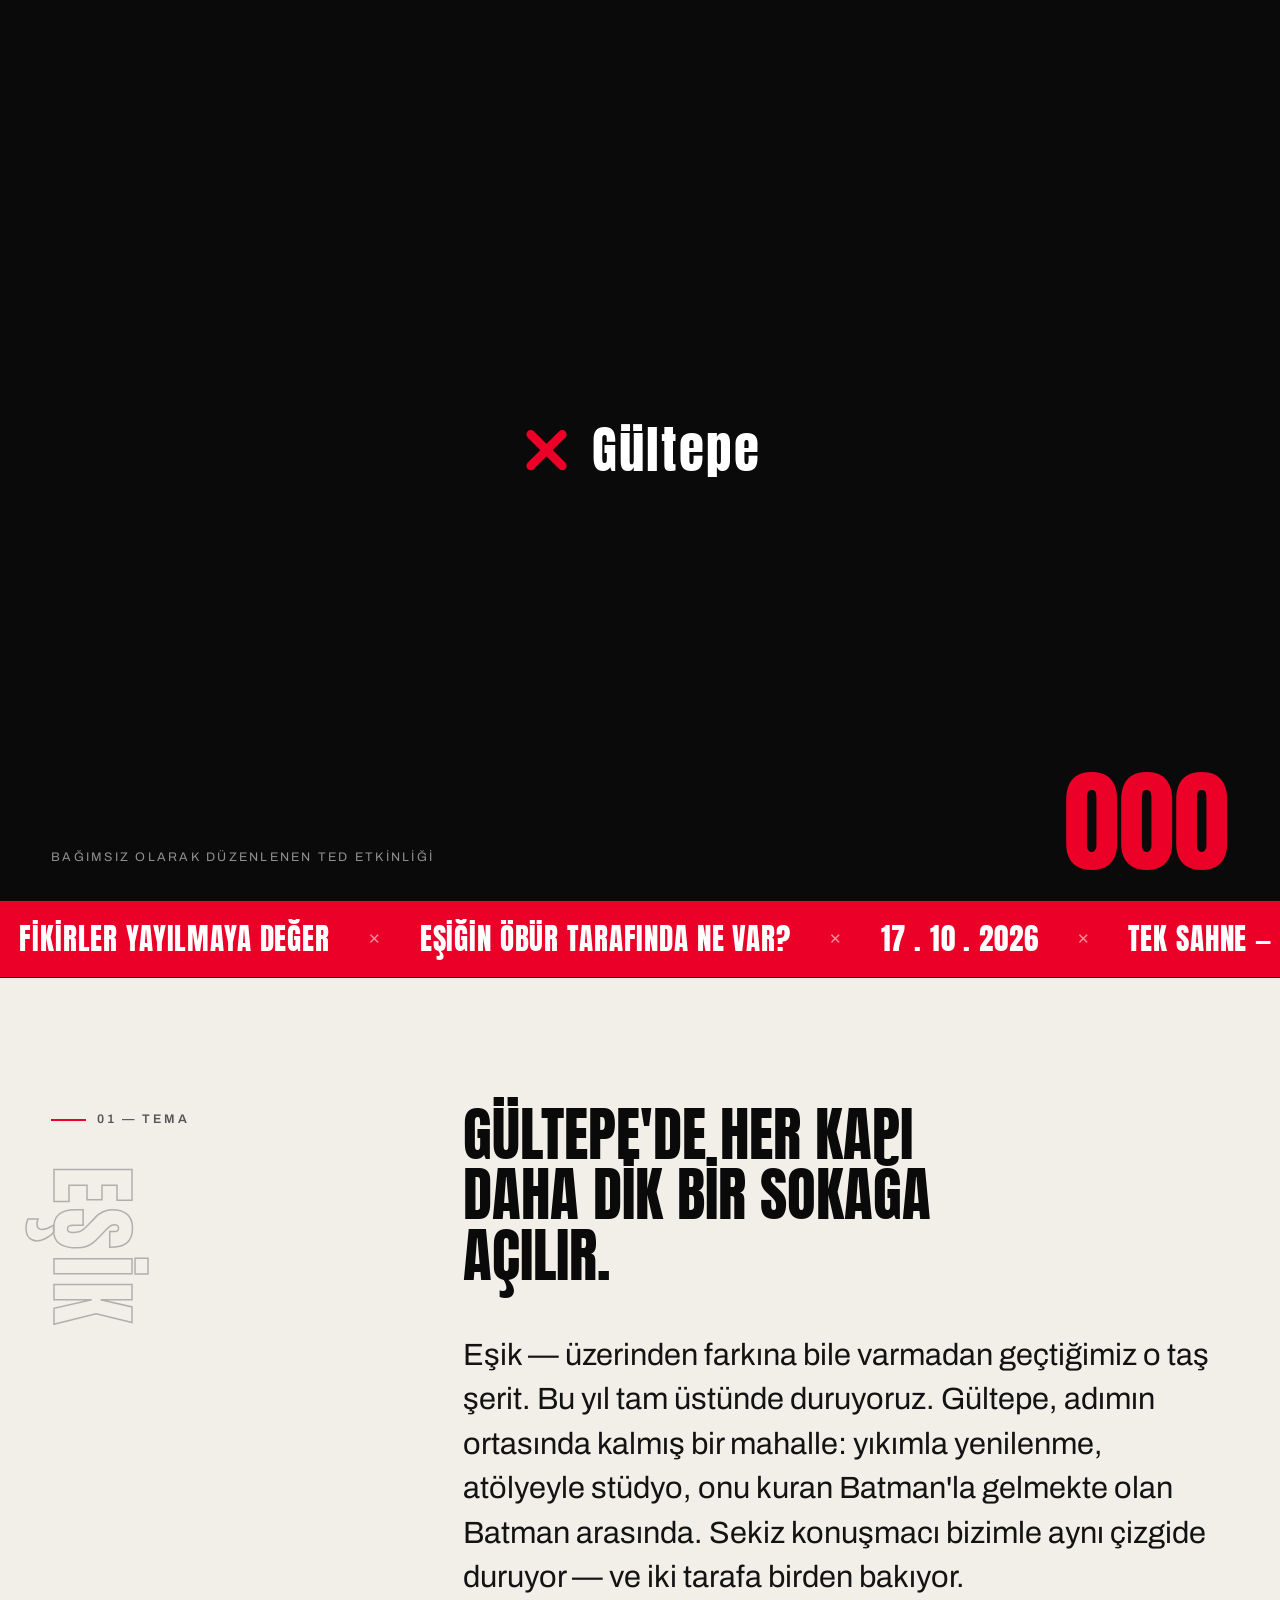
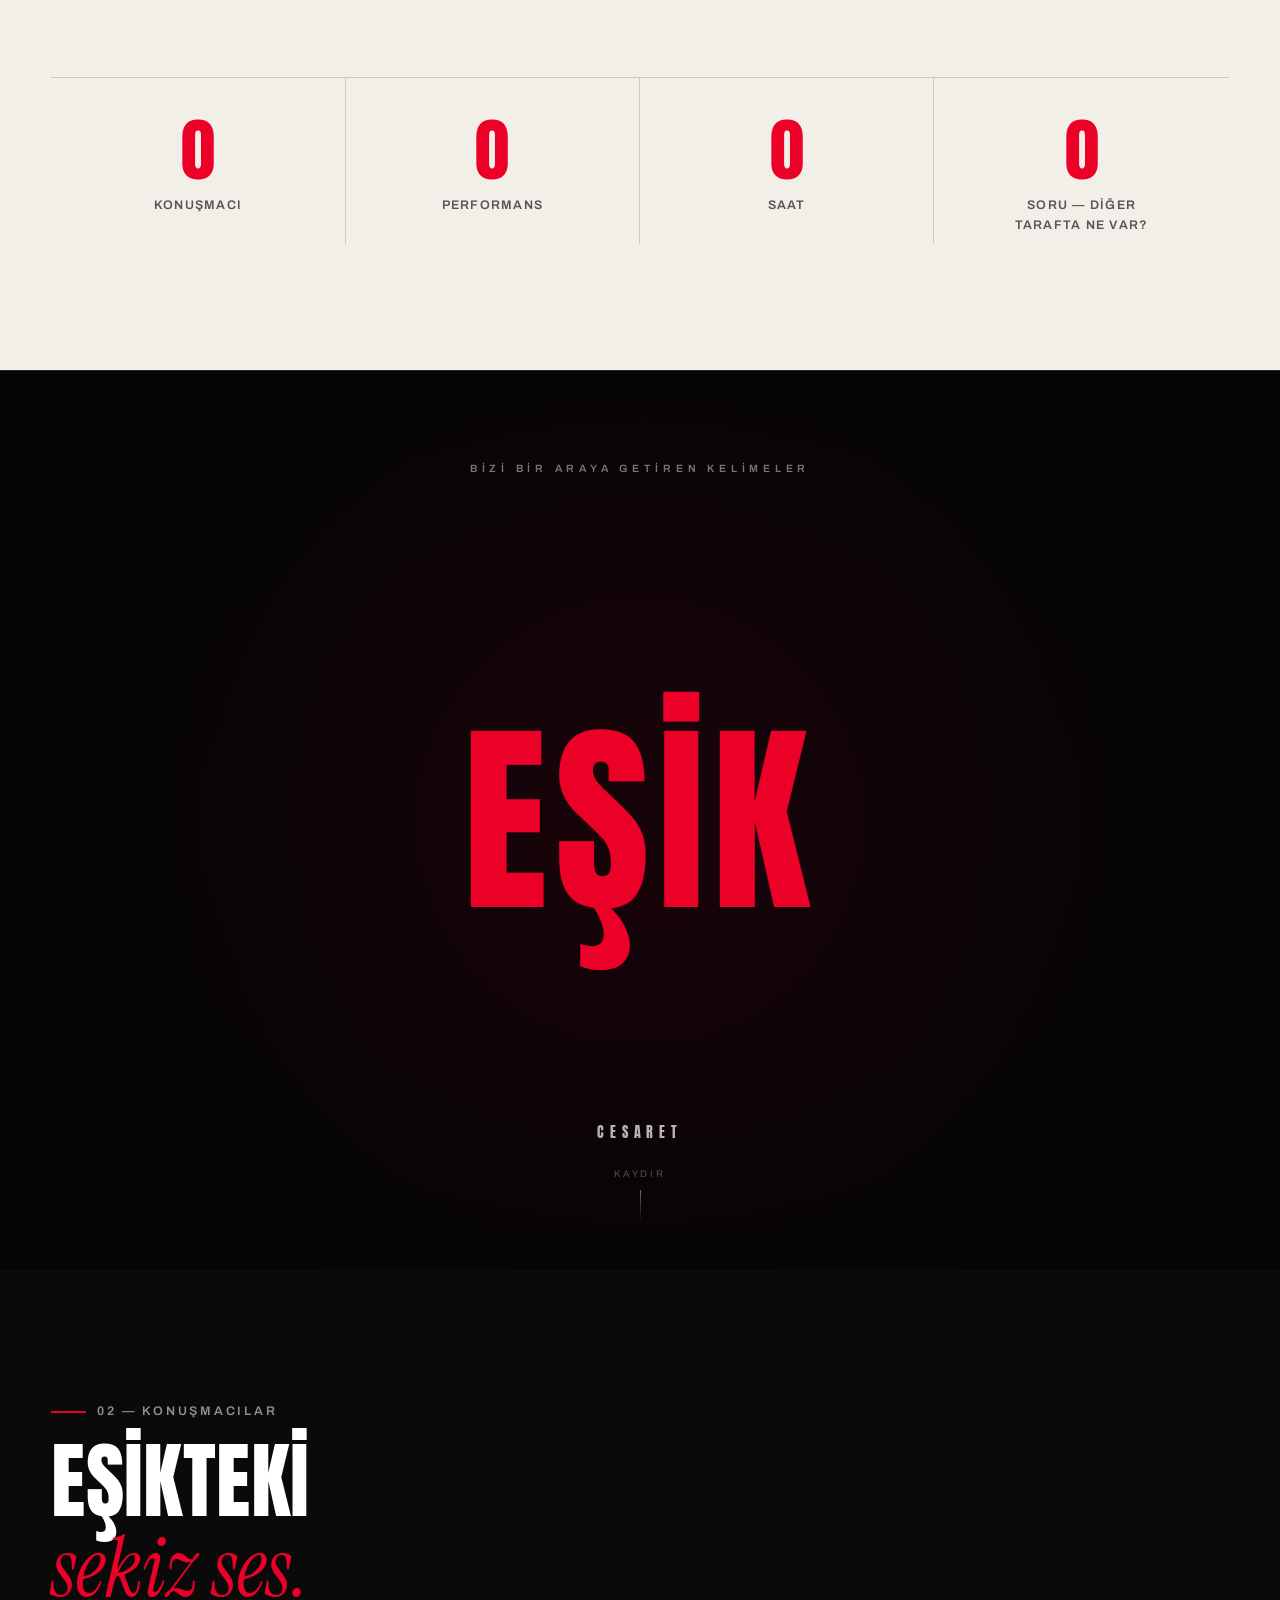
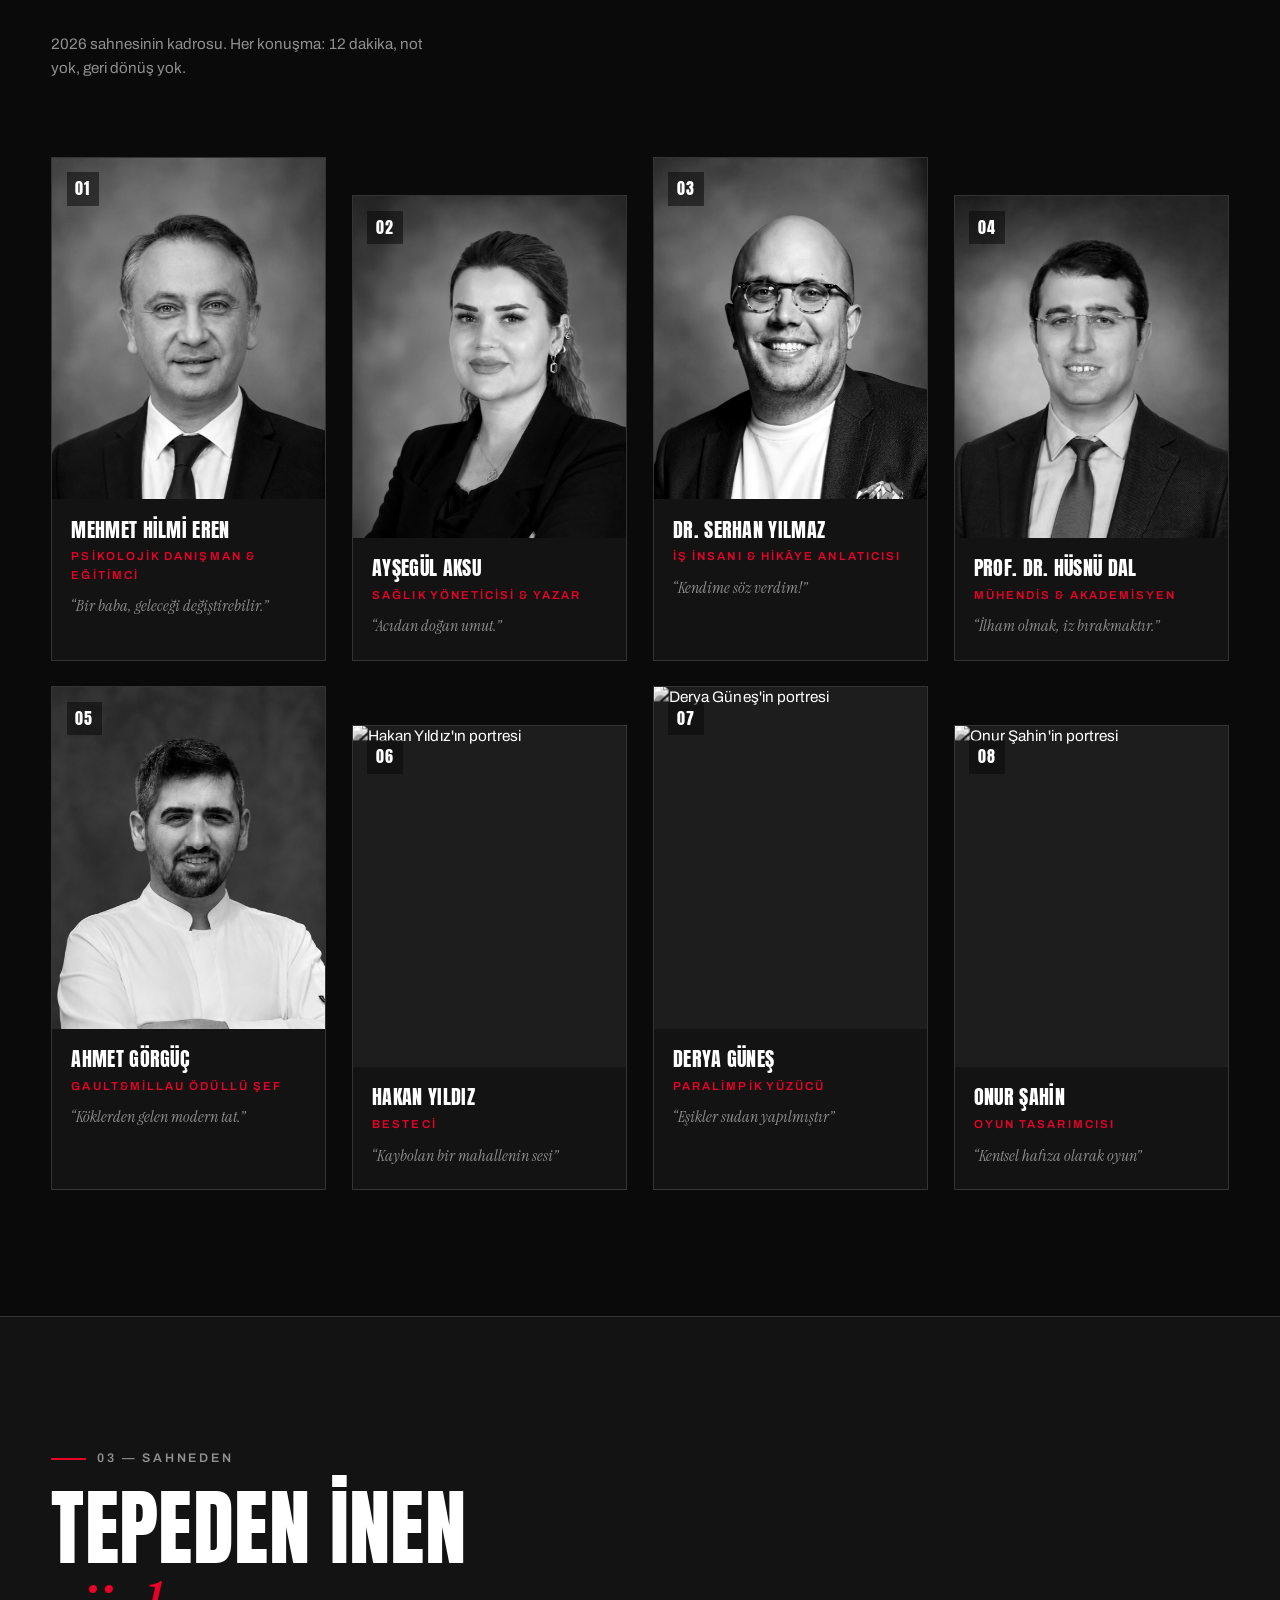
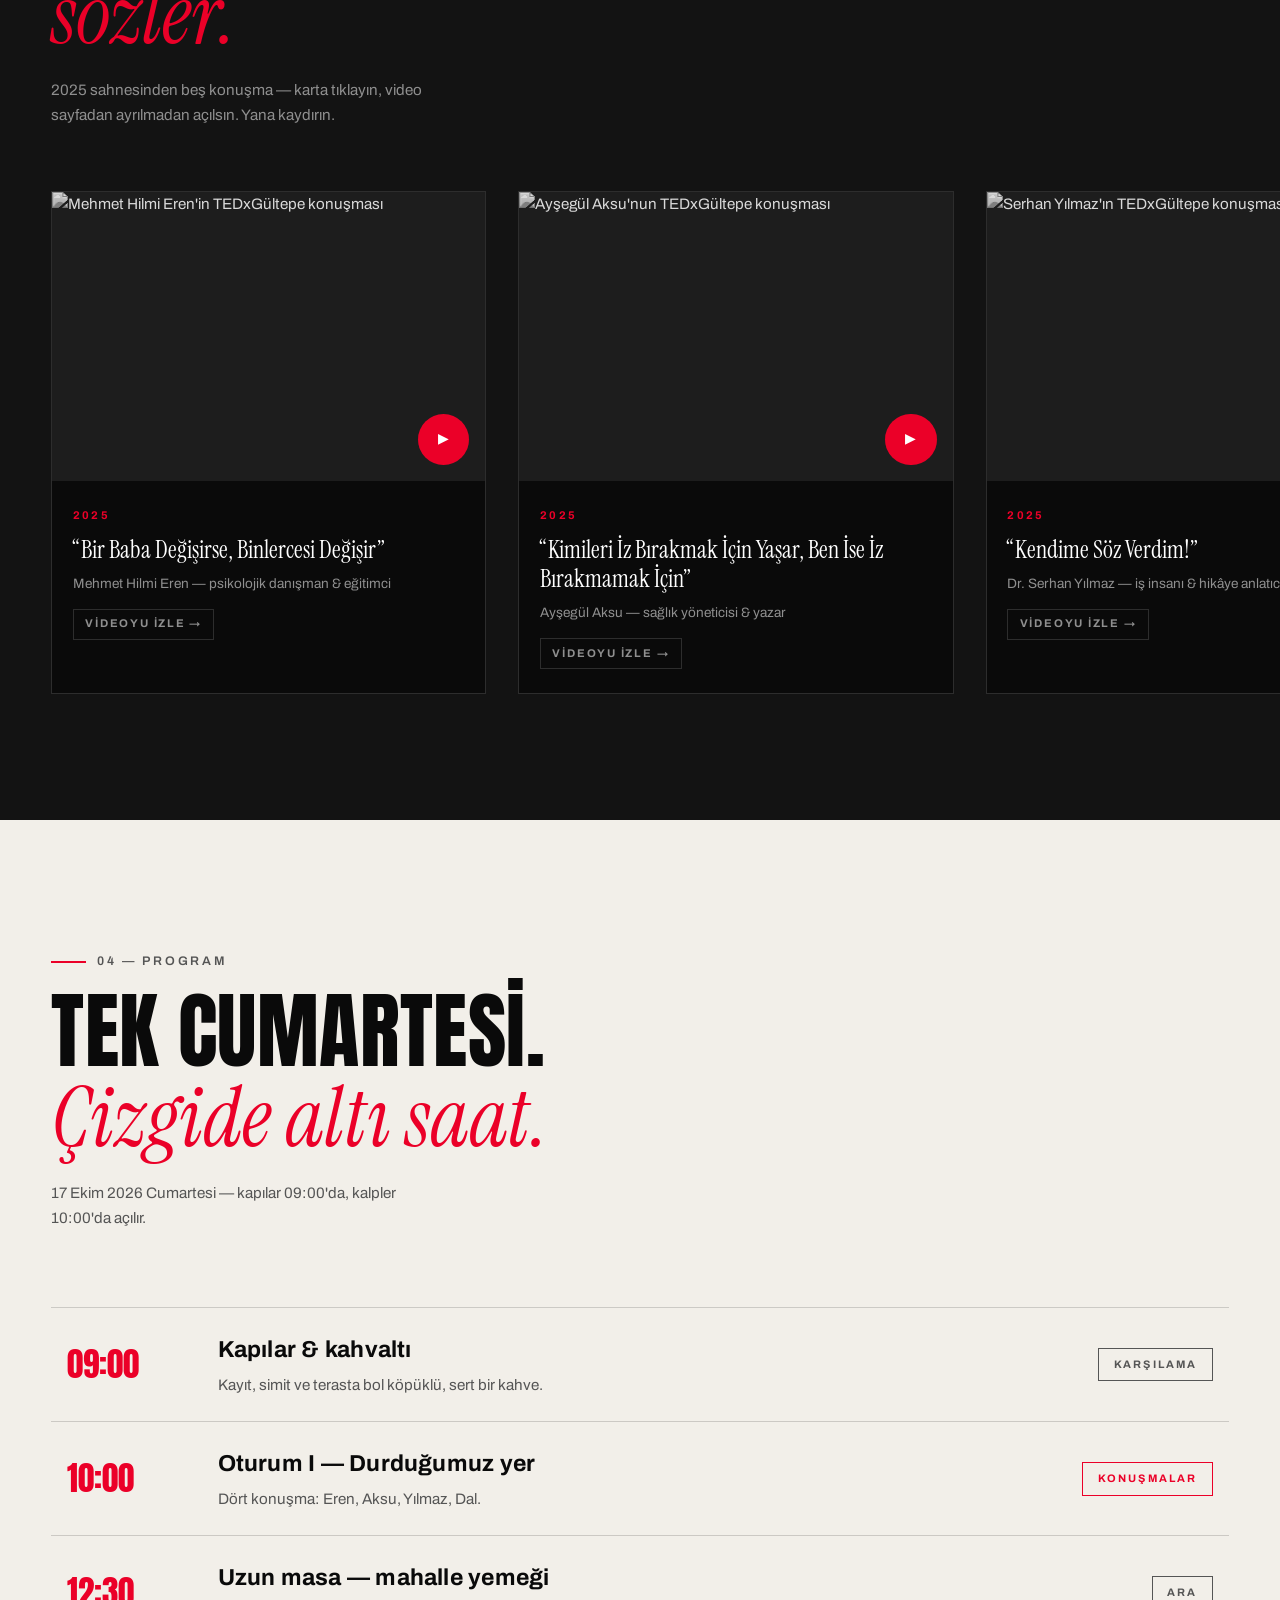
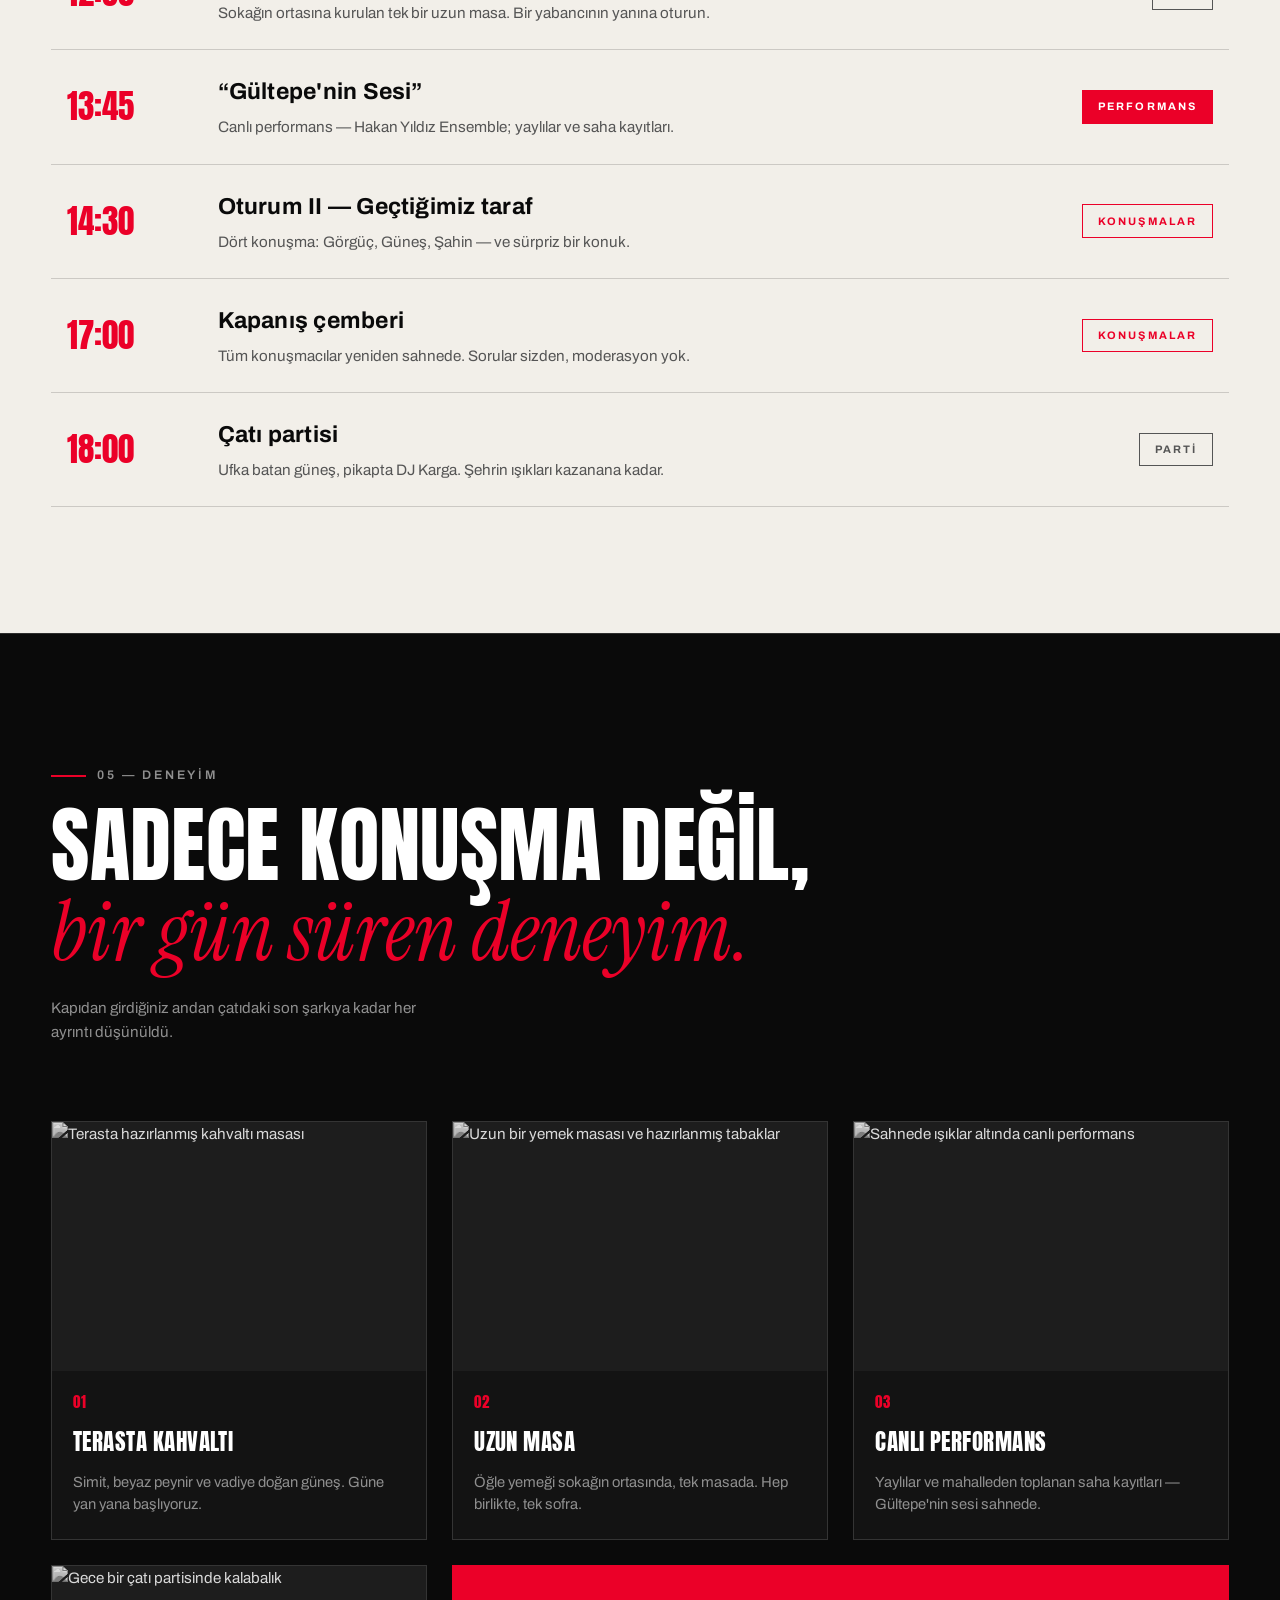
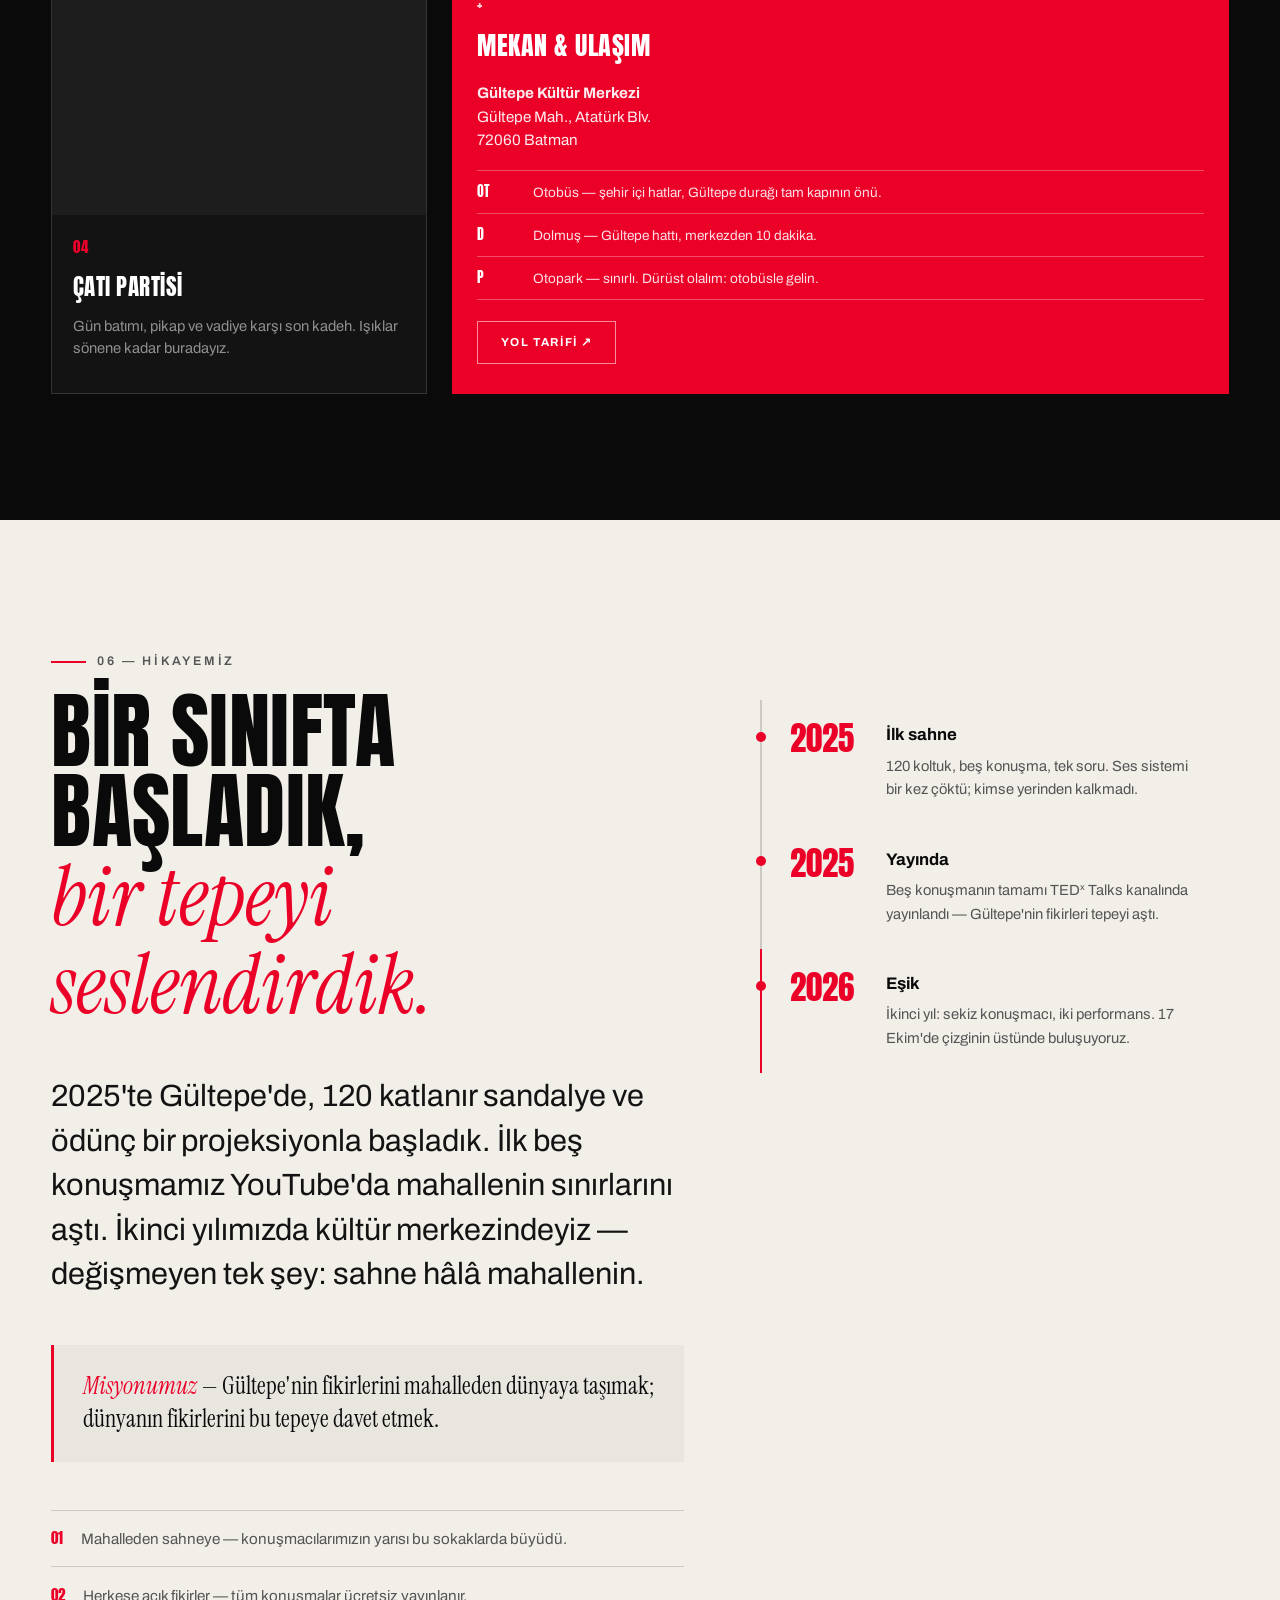
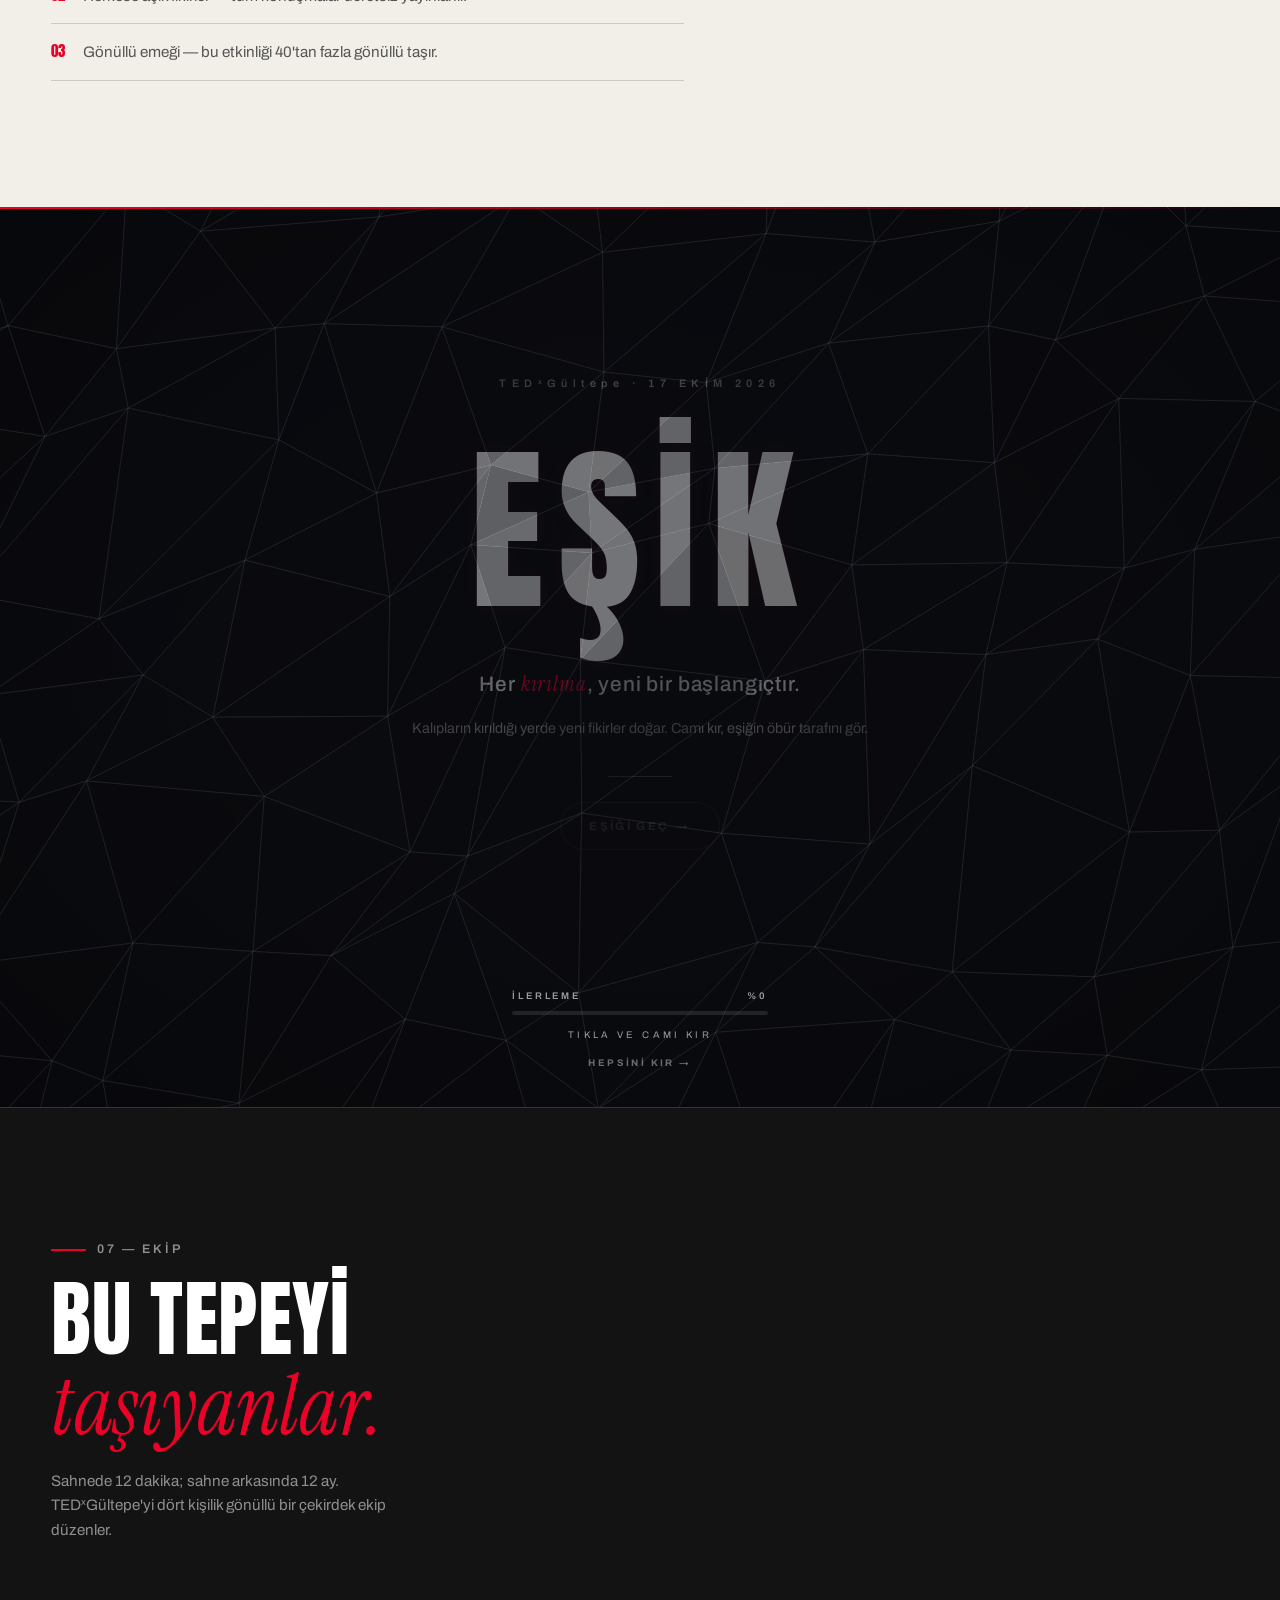
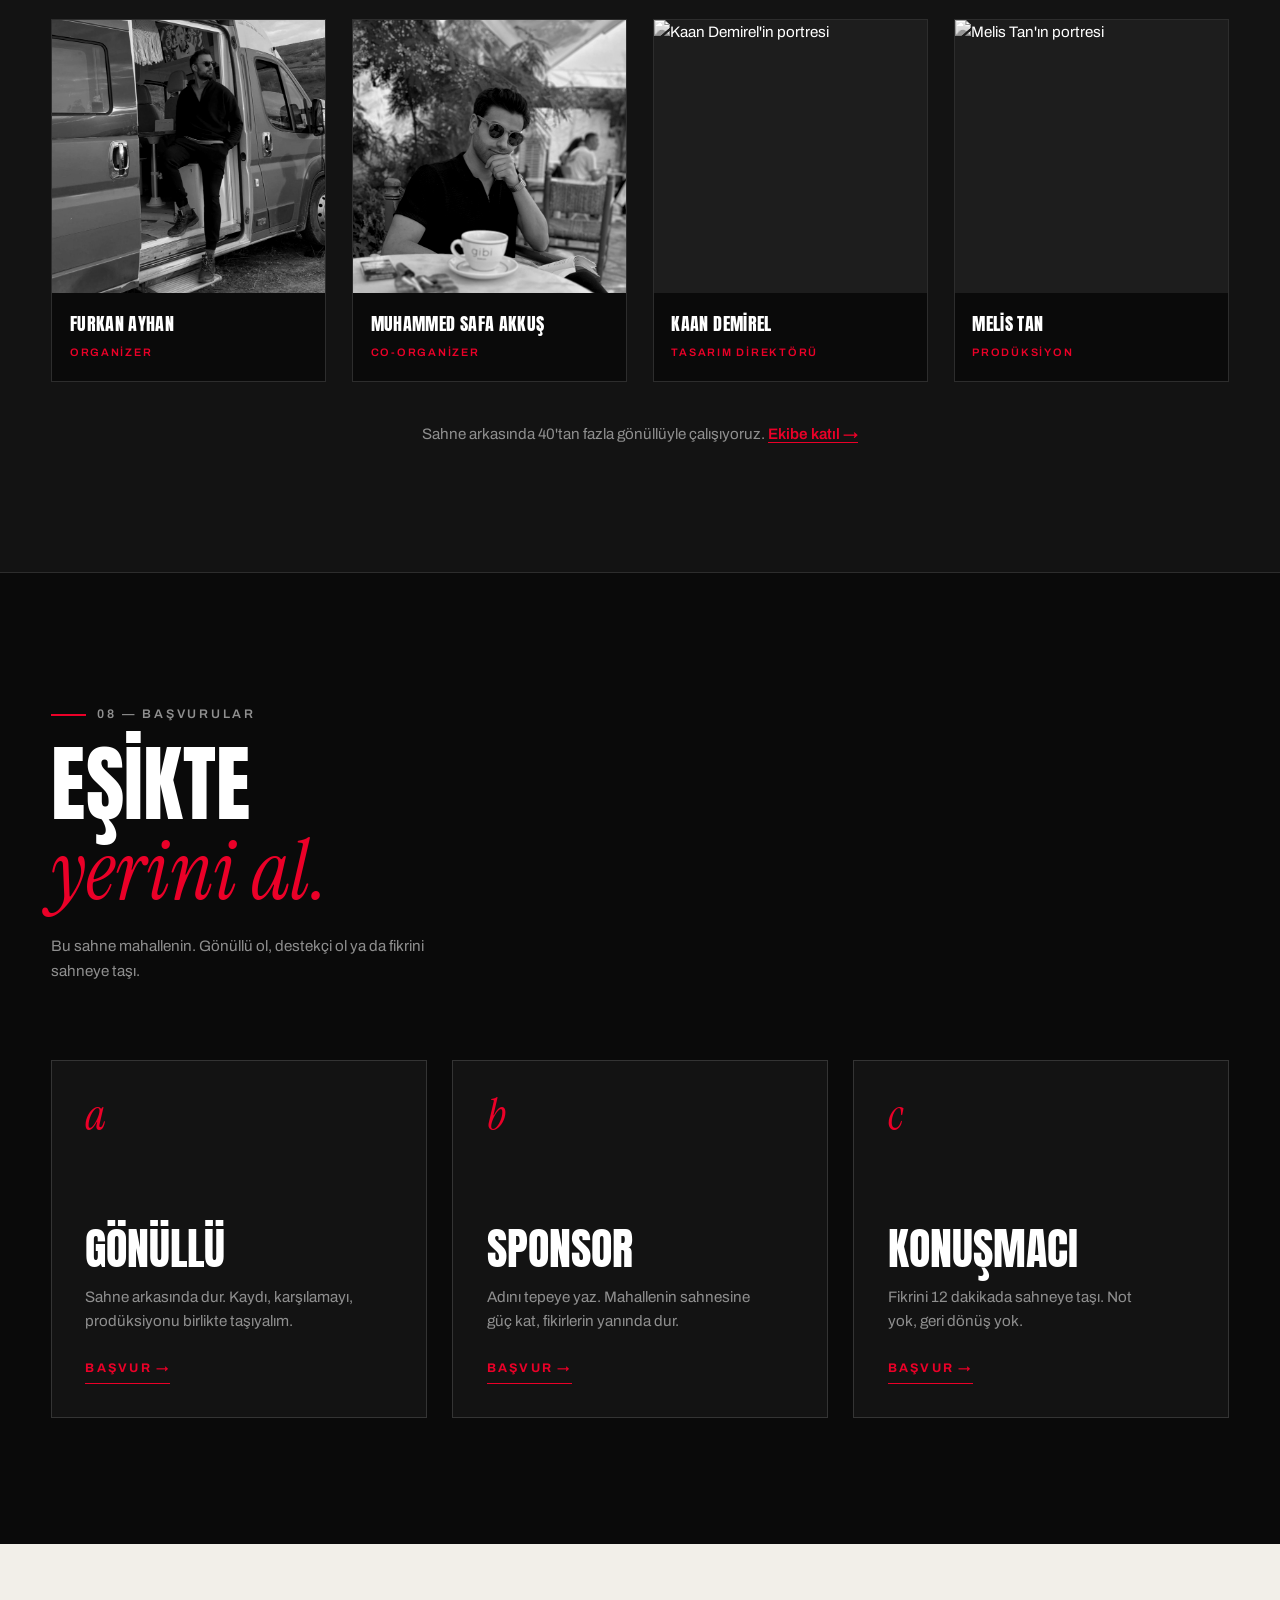
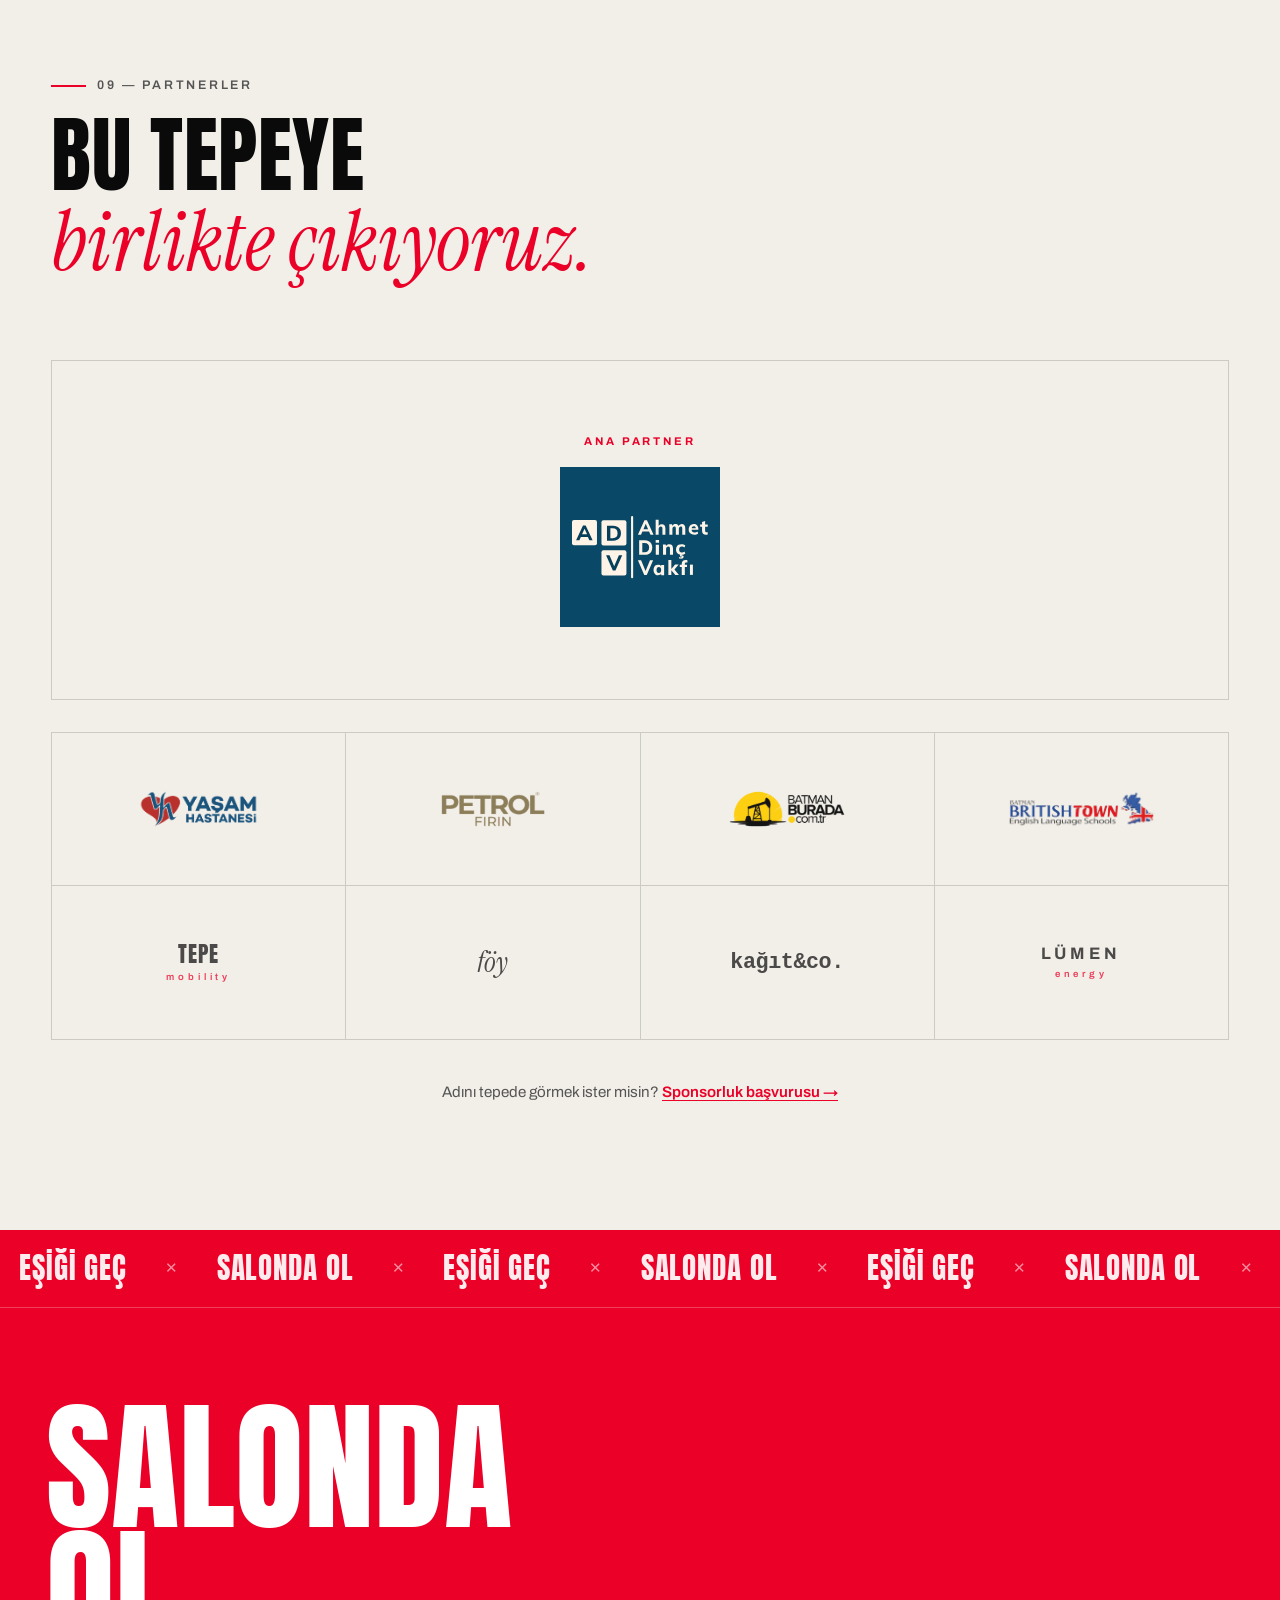
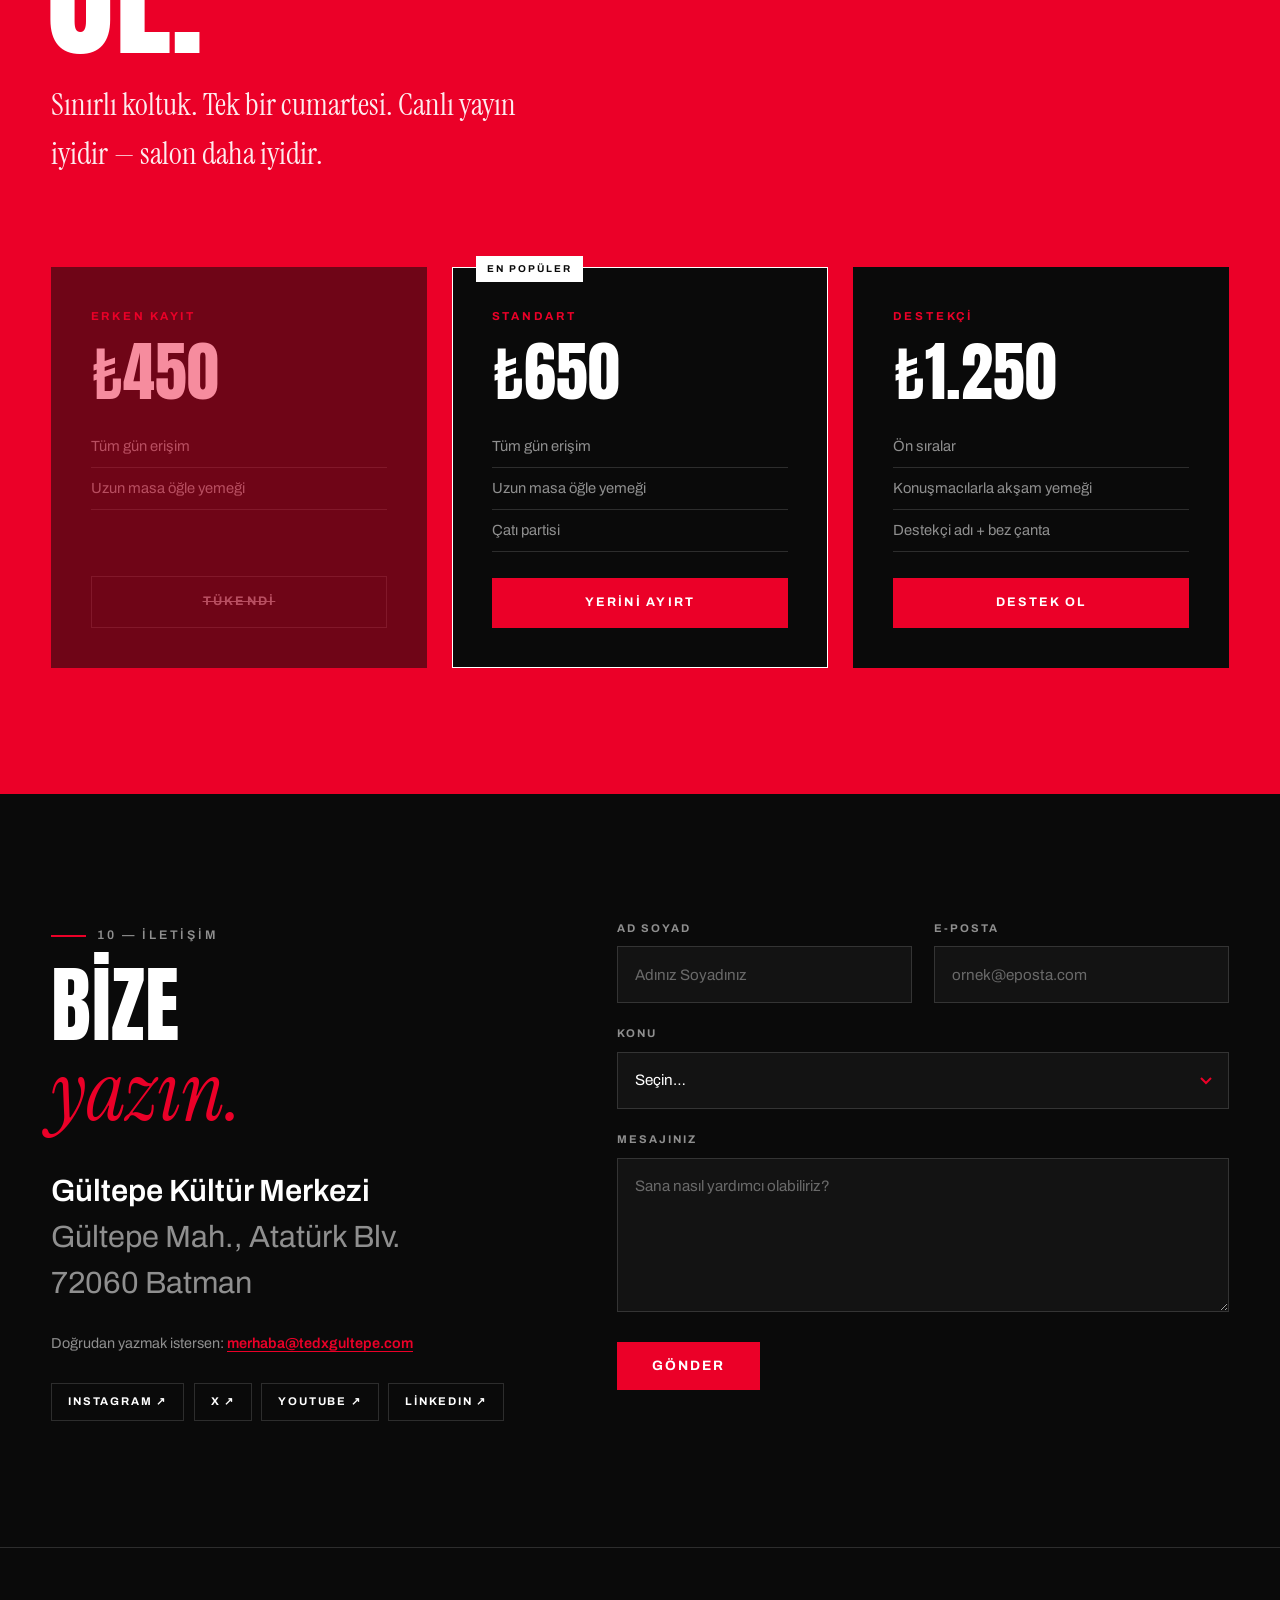
==== commit bafdf136: "Logo/hero ince Helvetica (300) + marka 'Gültepe' yazımı + .git yayından kaldırıldı (v=47) - Logo, fo" ====
--- a/index.html
+++ b/index.html
@@ -27,7 +27,7 @@
   <link rel="preconnect" href="https://fonts.gstatic.com" crossorigin />
   <link href="https://fonts.googleapis.com/css2?family=Anton&family=Archivo:ital,wght@0,400;0,500;0,600;0,700;1,400&family=Instrument+Serif:ital@0;1&display=swap" rel="stylesheet" />
 
-  <link rel="stylesheet" href="css/style.css?v=46" />
+  <link rel="stylesheet" href="css/style.css?v=47" />
   <script type="application/ld+json">
   {
     "@context": "https://schema.org",
@@ -60,7 +60,7 @@
           <path d="M14 14 L50 50 M50 14 L14 50" stroke="currentColor" stroke-width="10" stroke-linecap="round"/>
         </svg>
       </span>
-      <span class="loader__word" data-loader-word>GÜLTEPE</span>
+      <span class="loader__word" data-loader-word>Gültepe</span>
     </div>
     <div class="loader__count"><span data-loader-count>000</span></div>
     <div class="loader__tag">Bağımsız olarak düzenlenen TED etkinliği</div>
@@ -69,7 +69,7 @@
   <!-- ===================== HEADER ===================== -->
   <header class="site-head" data-header>
     <a class="logo" href="#top" aria-label="TEDxGültepe — başa dön">
-      <span class="logo__word"><span class="logo__tedx">TED<span class="tedx-x">x</span></span><span class="logo__place">GÜLTEPE</span></span>
+      <span class="logo__word"><span class="logo__tedx">TED<span class="tedx-x">x</span></span><span class="logo__place">Gültepe</span></span>
       <span class="logo__tag"><b>x</b> = bağımsız olarak düzenlenen TED etkinliği</span>
     </a>
 
@@ -124,7 +124,7 @@
         <p class="hero__eyebrow">Eşiğe <b data-cd-days-badge>—</b> gün · 17 Ekim · Batman</p>
         <h1 class="hero__title">
           <span class="mask hero__tedx"><span class="mask__inner">TED<span class="tedx-x">x</span></span></span>
-          <span class="mask hero__name"><span class="mask__inner">GÜLTEPE</span></span>
+          <span class="mask hero__name"><span class="mask__inner">Gültepe</span></span>
         </h1>
 
         <div class="hero__row">
@@ -686,7 +686,7 @@
       <!-- camın ALTINDAKİ içerik (z-0) -->
       <div class="kirilma__content">
         <div class="kirilma__vignette" aria-hidden="true"></div>
-        <p class="kirilma__kicker">TED<span class="tedx-x">x</span>GÜLTEPE · 17 EKİM 2026</p>
+        <p class="kirilma__kicker">TED<span class="tedx-x">x</span>Gültepe · 17 EKİM 2026</p>
         <p class="kirilma__word" aria-label="Eşik">EŞİK</p>
         <p class="kirilma__line">Her <em>kırılma</em>, yeni bir başlangıçtır.</p>
         <p class="kirilma__desc">
@@ -958,7 +958,7 @@
   <!-- ===================== FOOTER ===================== -->
   <footer class="footer">
     <div class="wrap">
-      <p class="footer__wordmark" aria-hidden="true">TED<span class="tedx-x">x</span><span>GÜLTEPE</span></p>
+      <p class="footer__wordmark" aria-hidden="true">TED<span class="tedx-x">x</span><span>Gültepe</span></p>
 
       <div class="footer__cols">
         <nav class="footer__col" aria-label="Alt menü">
@@ -1009,10 +1009,10 @@
   <script src="https://cdn.jsdelivr.net/npm/gsap@3.13.0/dist/ScrollTrigger.min.js"></script>
   <script src="https://cdn.jsdelivr.net/npm/gsap@3.13.0/dist/SplitText.min.js"></script>
   <script src="https://cdn.jsdelivr.net/npm/lenis@1.1.18/dist/lenis.min.js"></script>
-  <script src="js/main.js?v=37" defer></script>
+  <script src="js/main.js?v=38" defer></script>
   <script src="js/imlec.js?v=39" defer></script>
   <script src="js/kirilma.js?v=40" defer></script>
   <script type="module" src="js/hero3d.js?v=36"></script>
-  <script type="module" src="js/parcacik.js?v=40"></script>
+  <script type="module" src="js/parcacik.js?v=41"></script>
 </body>
 </html>
--- a/css/style.css
+++ b/css/style.css
@@ -226,7 +226,6 @@
 .loader__word {
   font-family: var(--f-display);
   font-size: clamp(1.8rem, 5vw, 3.2rem);
-  text-transform: uppercase;
   letter-spacing: 0.04em;
 }
 .loader__count {
@@ -269,7 +268,7 @@
   padding-block: 0.75rem;
 }
 
-/* Logo — bitişik "TEDxGÜLTEPE" + TEDx marka etiketi ("x = bağımsız...") */
+/* Logo — bitişik "TEDxGültepe" + TEDx marka etiketi ("x = bağımsız...") */
 .logo {
   display: inline-flex;
   transition: opacity 0.4s ease;
@@ -278,9 +277,9 @@
   gap: 0.36rem;
   line-height: 1;
   font-family: "Helvetica Neue", Helvetica, Arial, sans-serif;
-  font-weight: 700;
+  font-weight: 300;
   font-size: 1.7rem;
-  letter-spacing: -0.02em;
+  letter-spacing: 0;
 }
 .logo__word { display: inline-flex; align-items: baseline; }
 .logo__tedx { color: var(--c-red); }
@@ -436,10 +435,9 @@
 .hero__inner { position: relative; z-index: 2; }
 
 .hero__title {
-  font-family: var(--f-display);
-  font-weight: 400;
-  text-transform: uppercase;
-  line-height: 0.88;
+  font-family: "Helvetica Neue", Helvetica, Arial, sans-serif;
+  font-weight: 300;
+  line-height: 0.92;
   margin-left: -0.04em;
 }
 /* Mobil poster rozeti — masaüstünde yok */
@@ -925,7 +923,6 @@
   font-size: 0.68rem;
   font-weight: 600;
   letter-spacing: 0.5em;
-  text-transform: uppercase;
   color: rgba(255, 255, 255, 0.55);
 }
 .kirilma__word {
@@ -1665,7 +1662,6 @@
   font-family: var(--f-display);
   font-size: 0.9rem;
   letter-spacing: 0.4em;
-  text-transform: uppercase;
   color: rgba(255, 255, 255, 0.7);
 }
 .ptext__caption b { font-weight: 400; color: var(--c-red); }
@@ -2193,11 +2189,10 @@
 
 .footer__wordmark {
   font-family: "Helvetica Neue", Helvetica, Arial, sans-serif;
-  font-weight: 700;
+  font-weight: 300;
   font-size: clamp(2.5rem, 10vw, 10rem);
-  letter-spacing: -0.03em;
+  letter-spacing: -0.01em;
   line-height: 0.9;
-  text-transform: uppercase;
   color: var(--c-red);
   white-space: nowrap;
   margin-left: -0.04em;
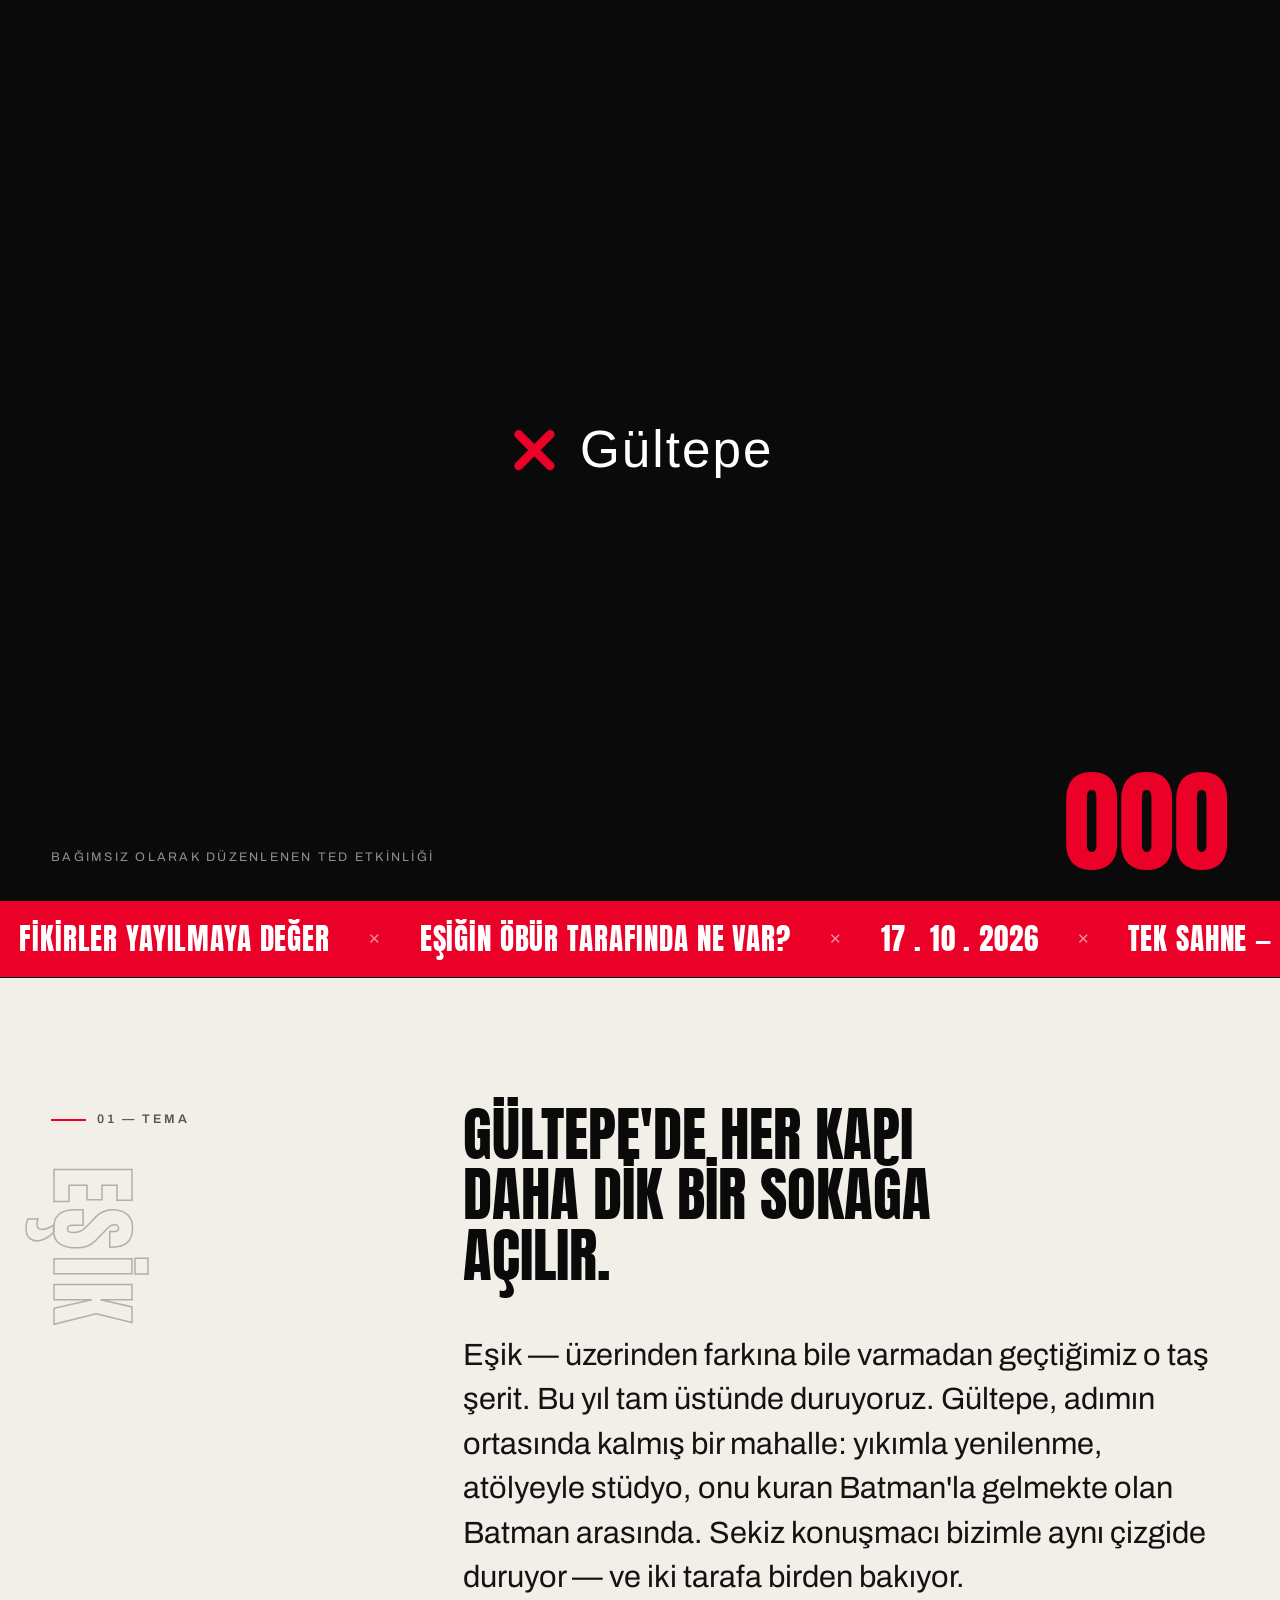
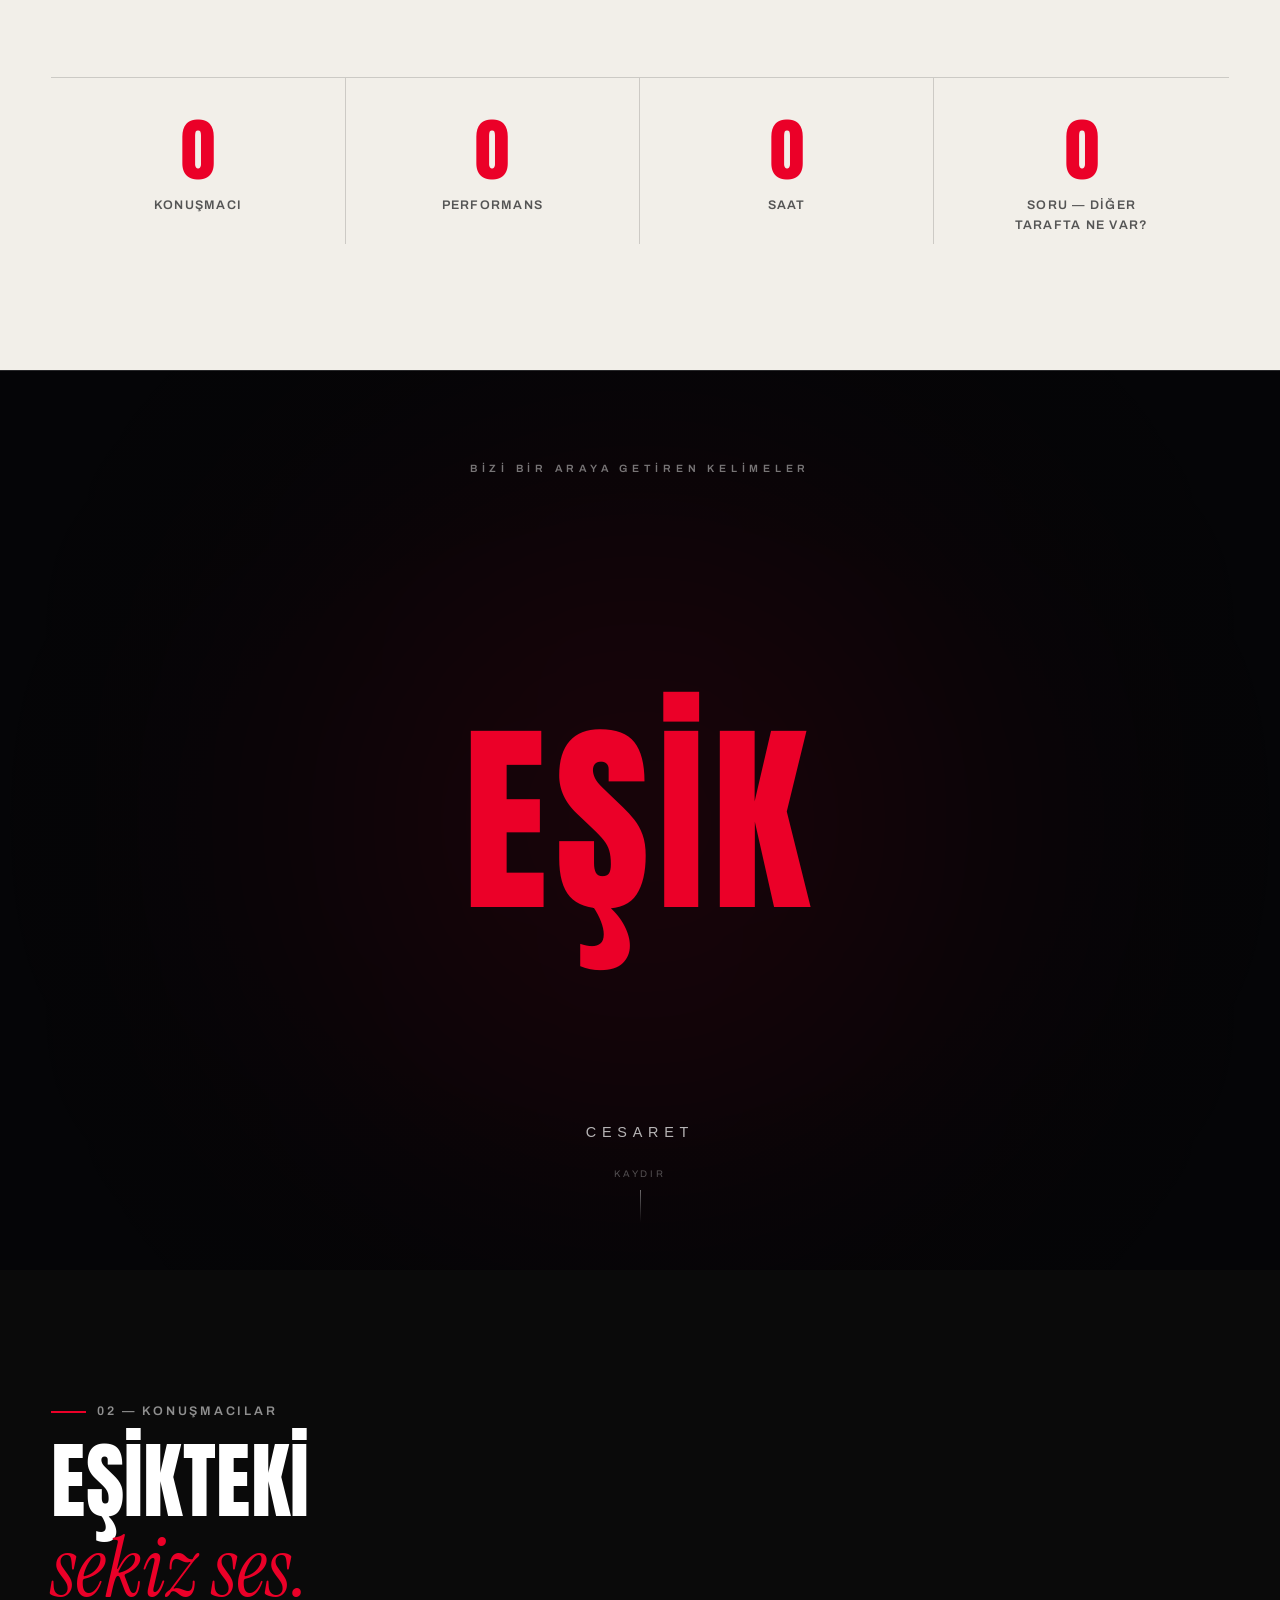
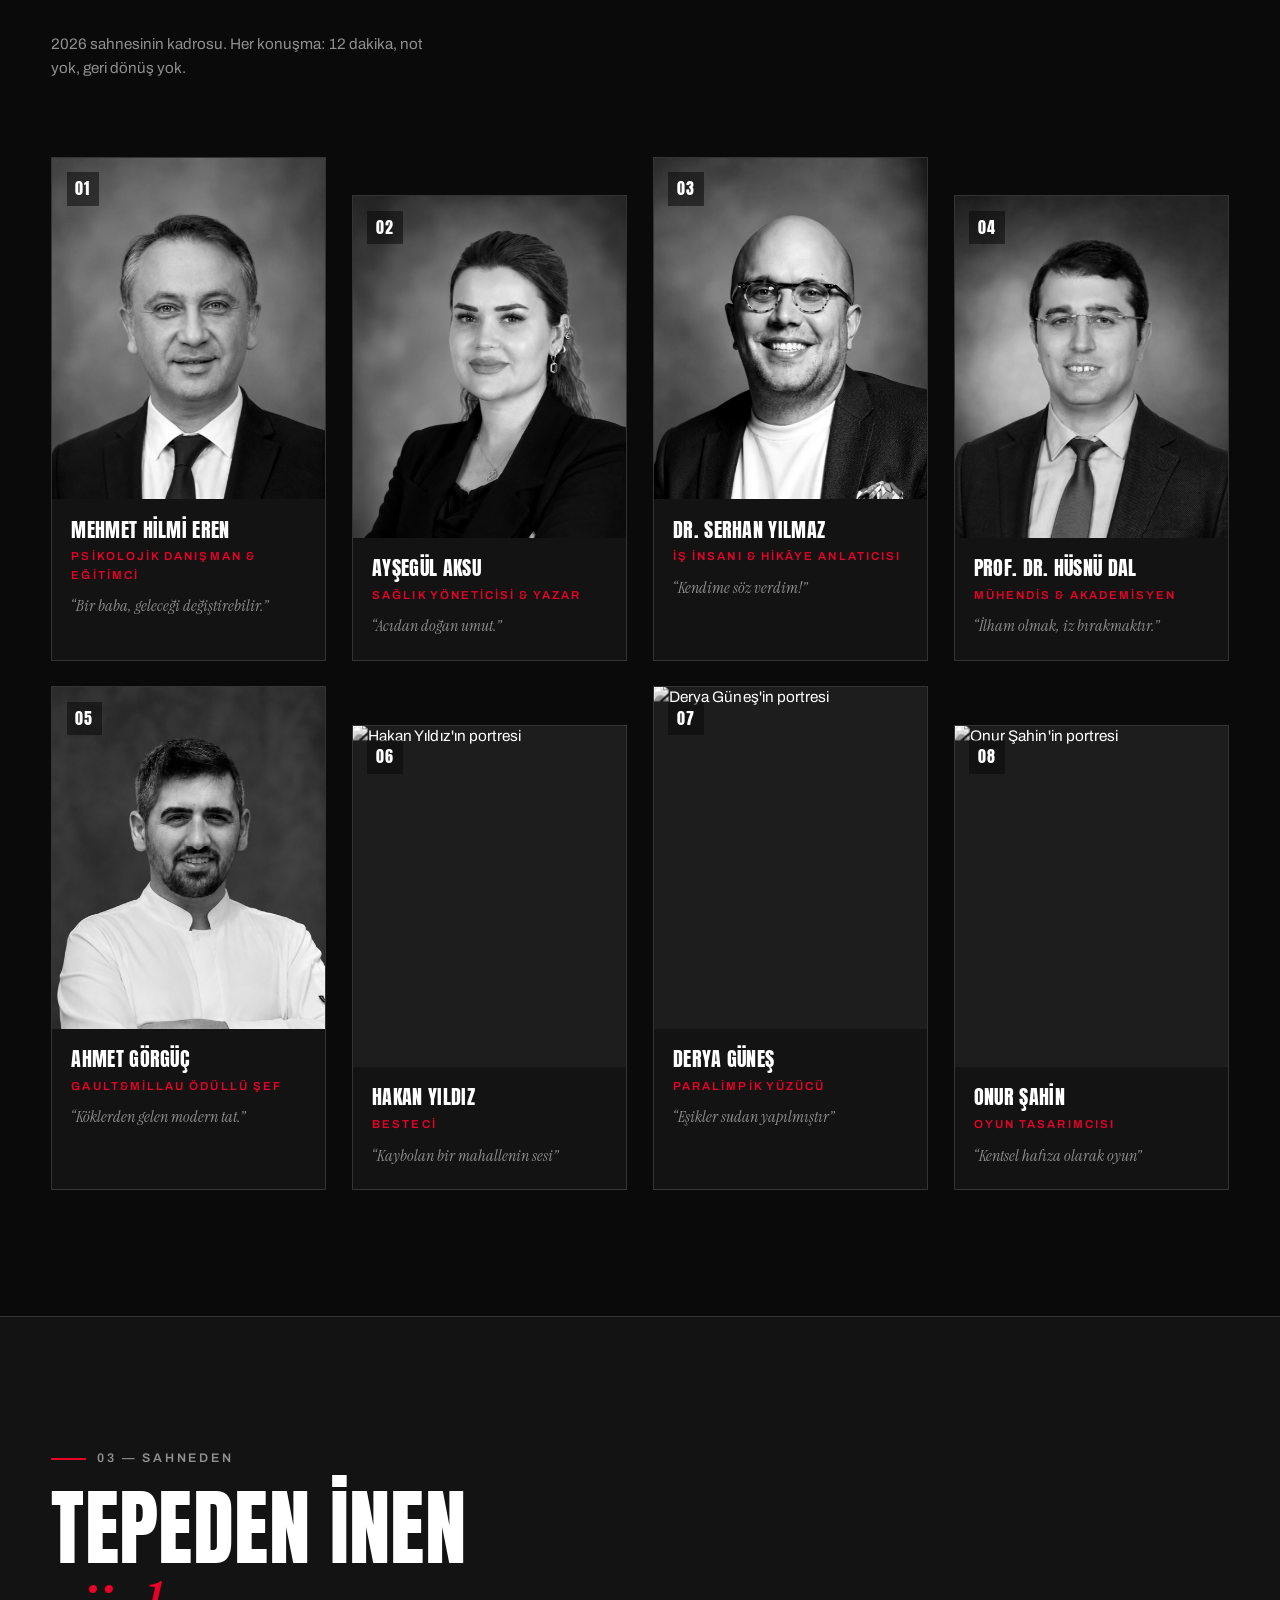
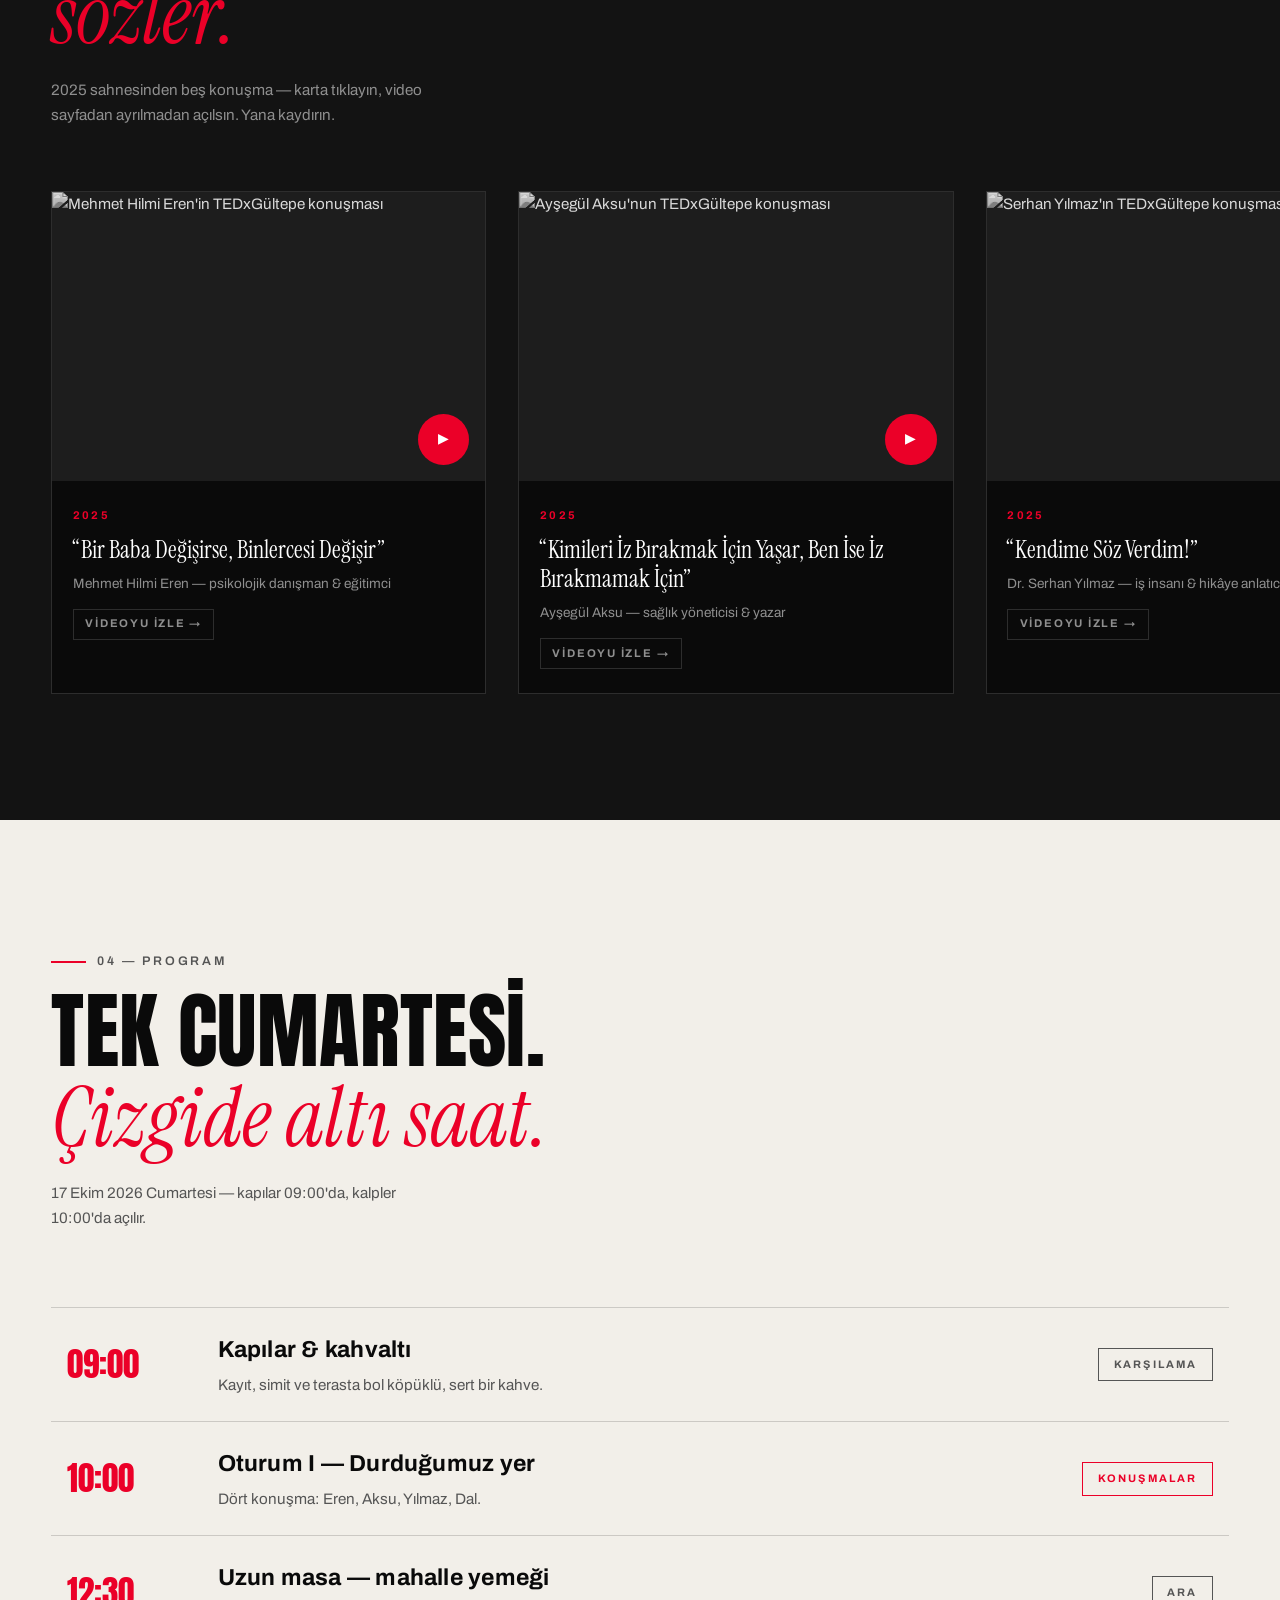
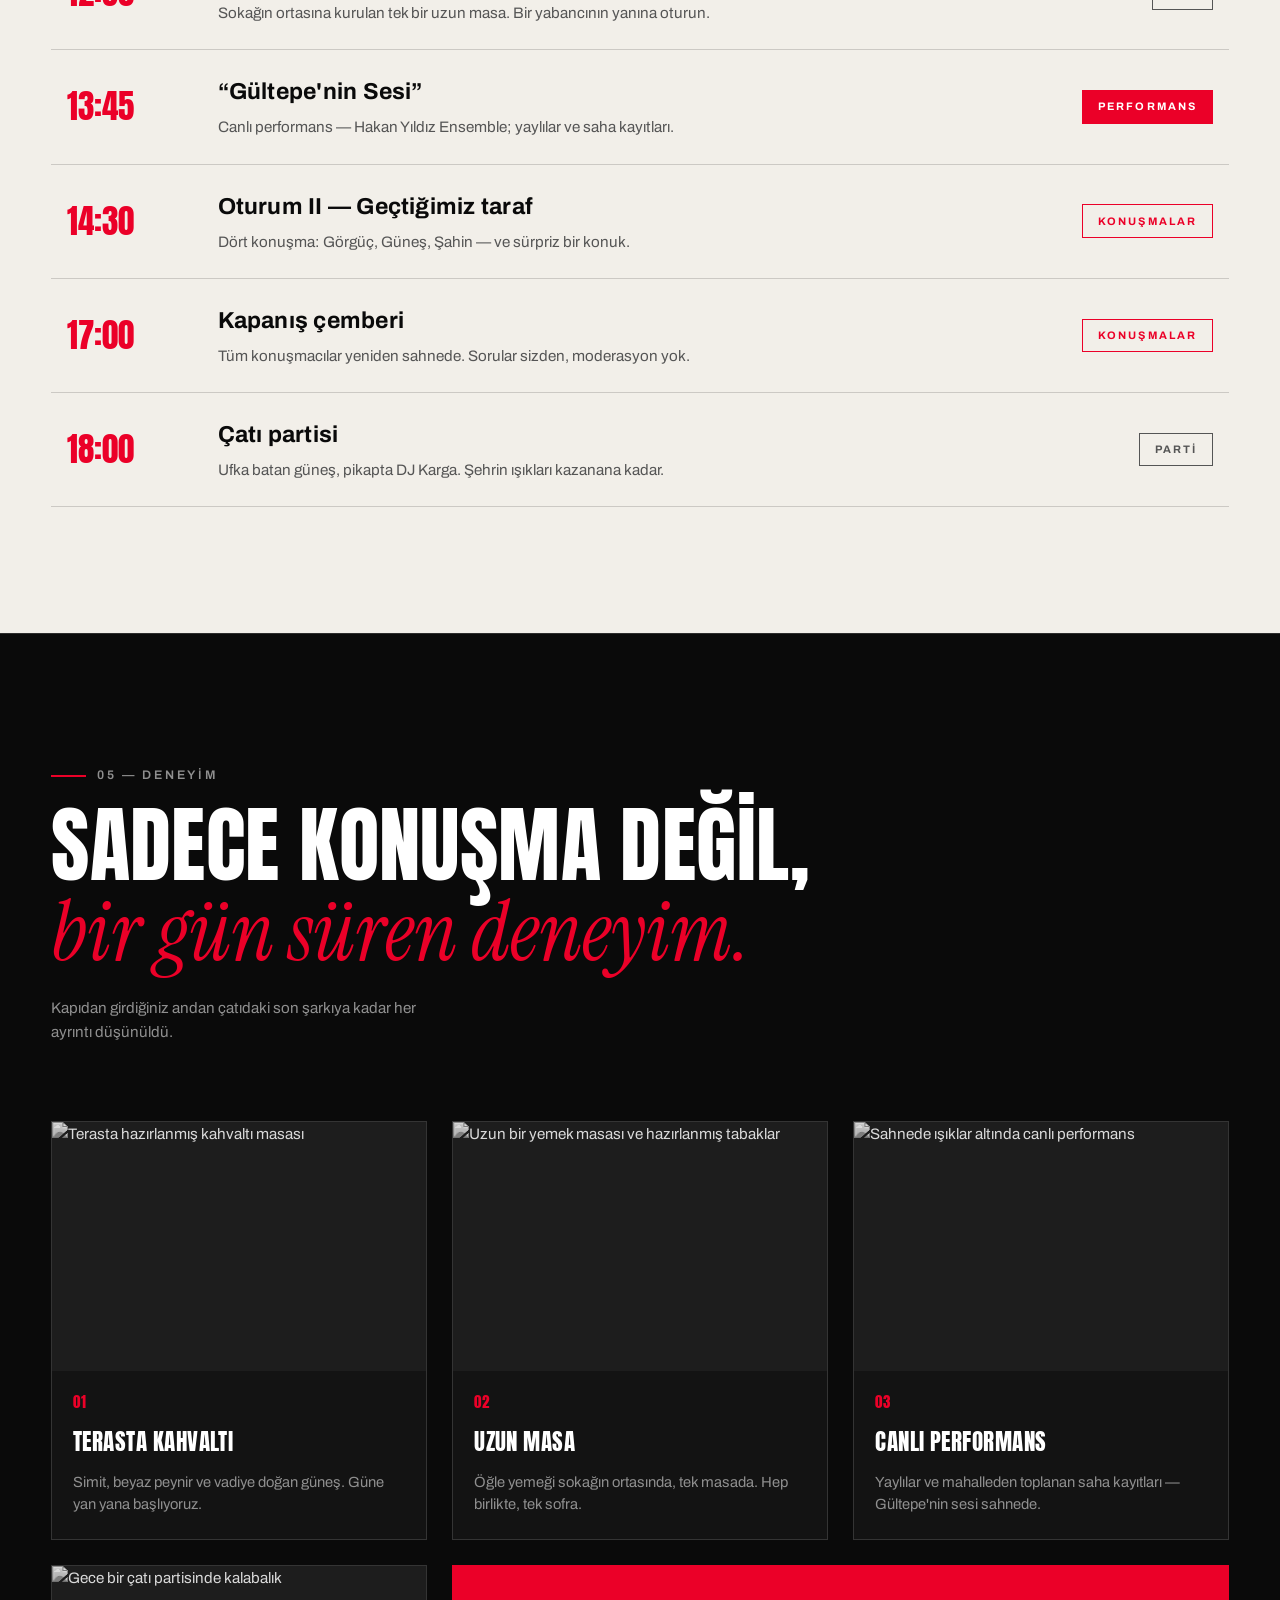
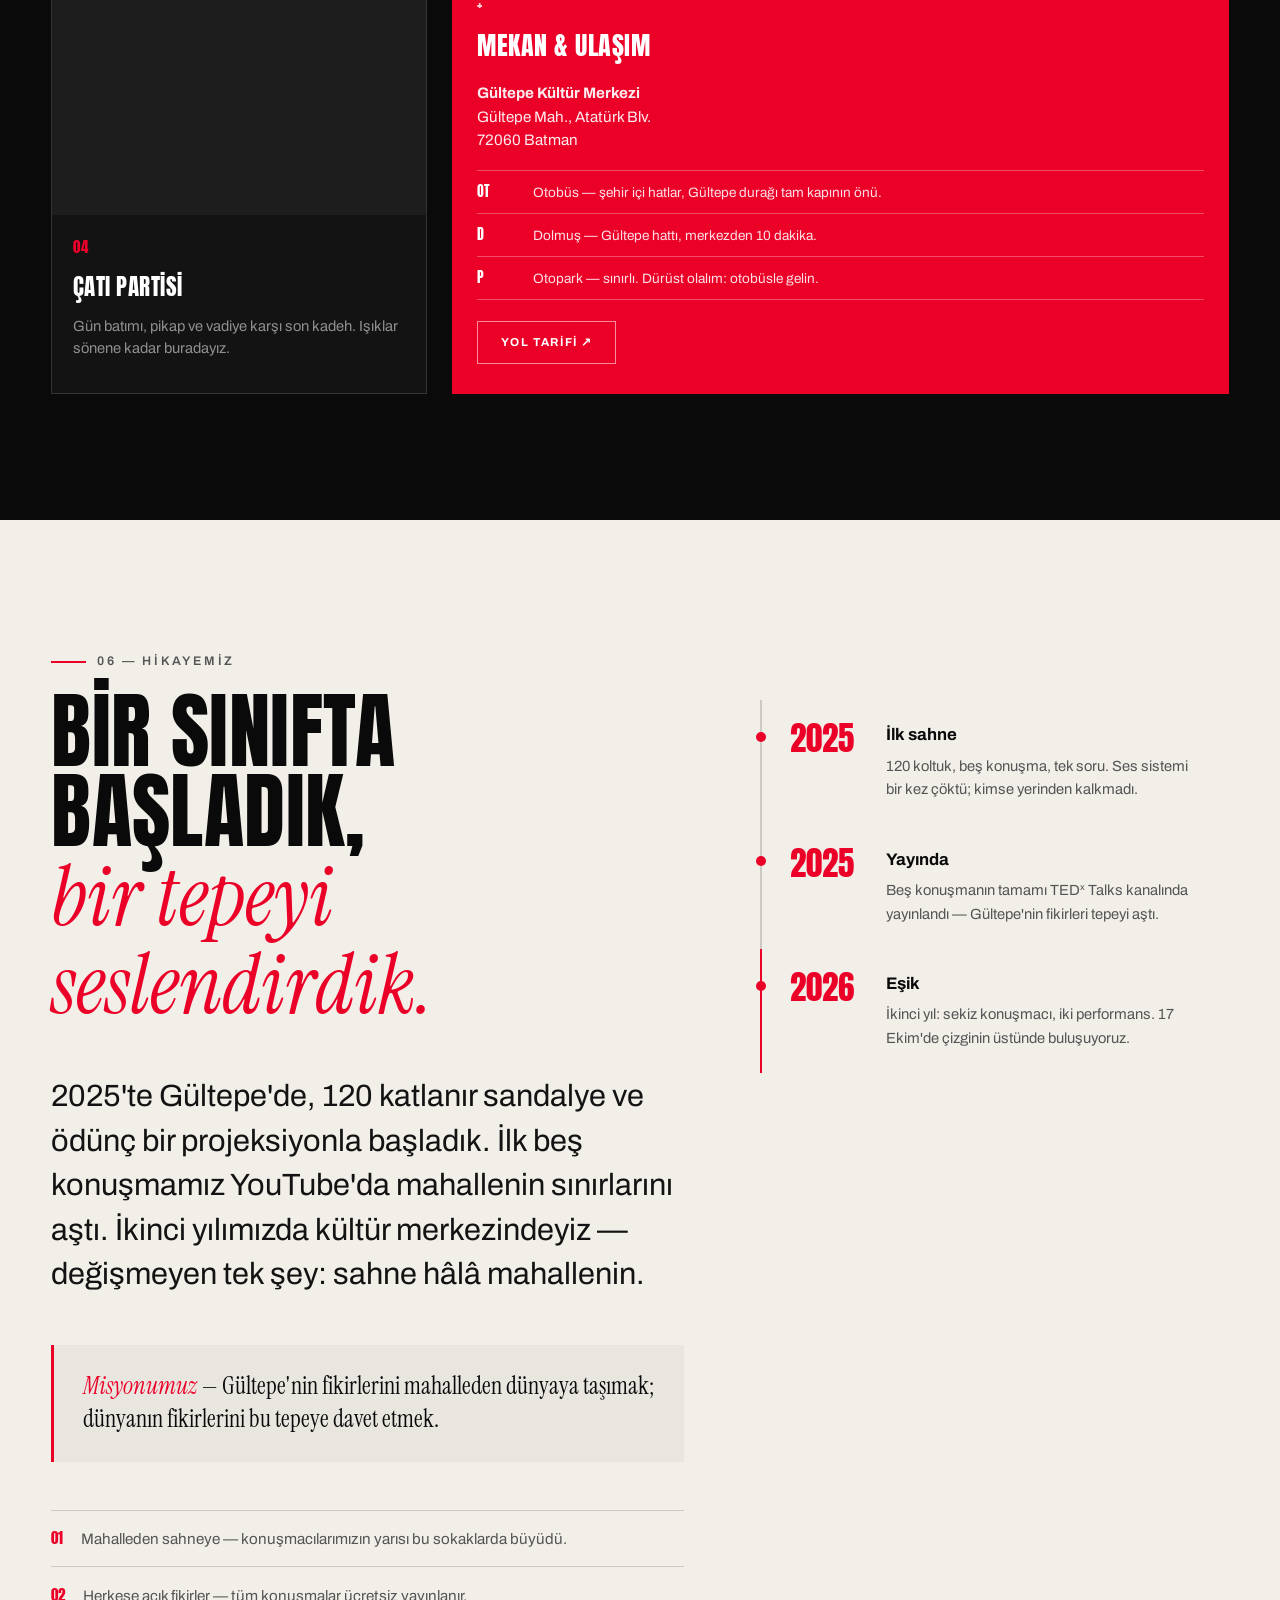
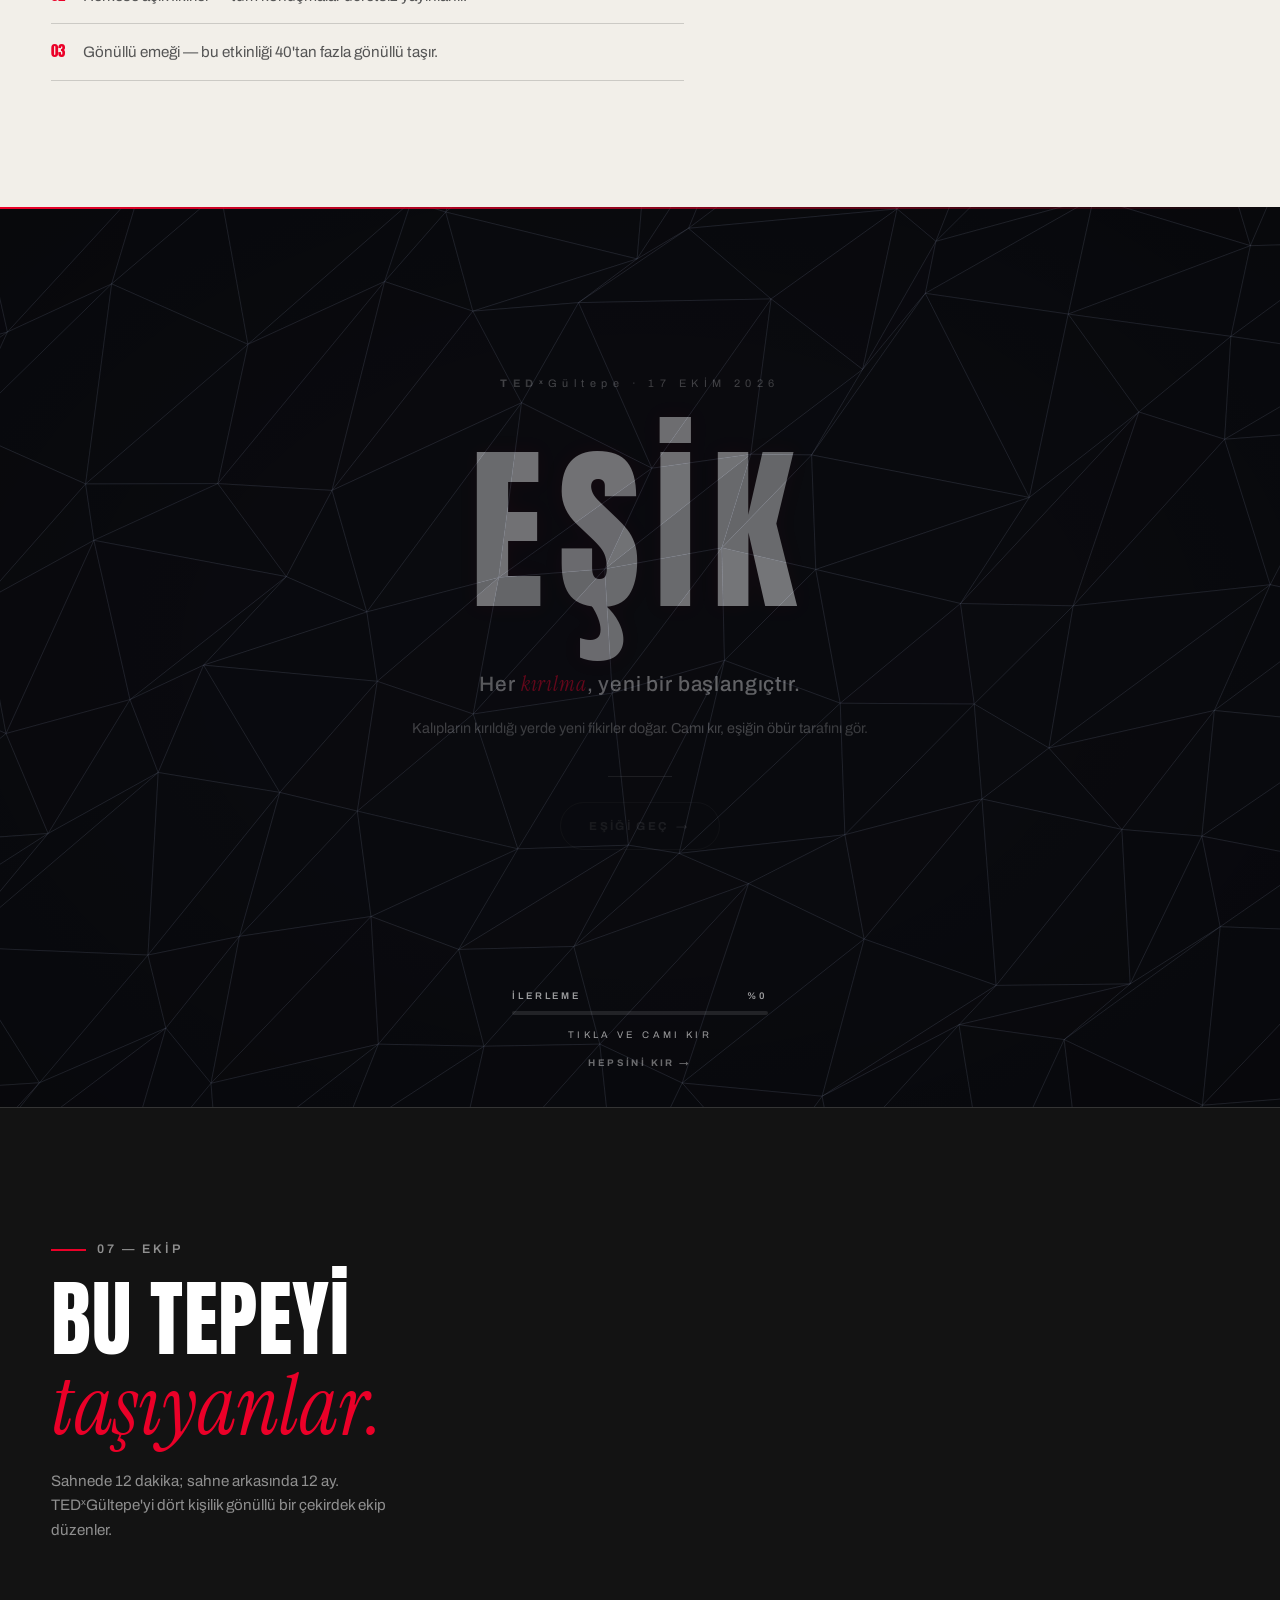
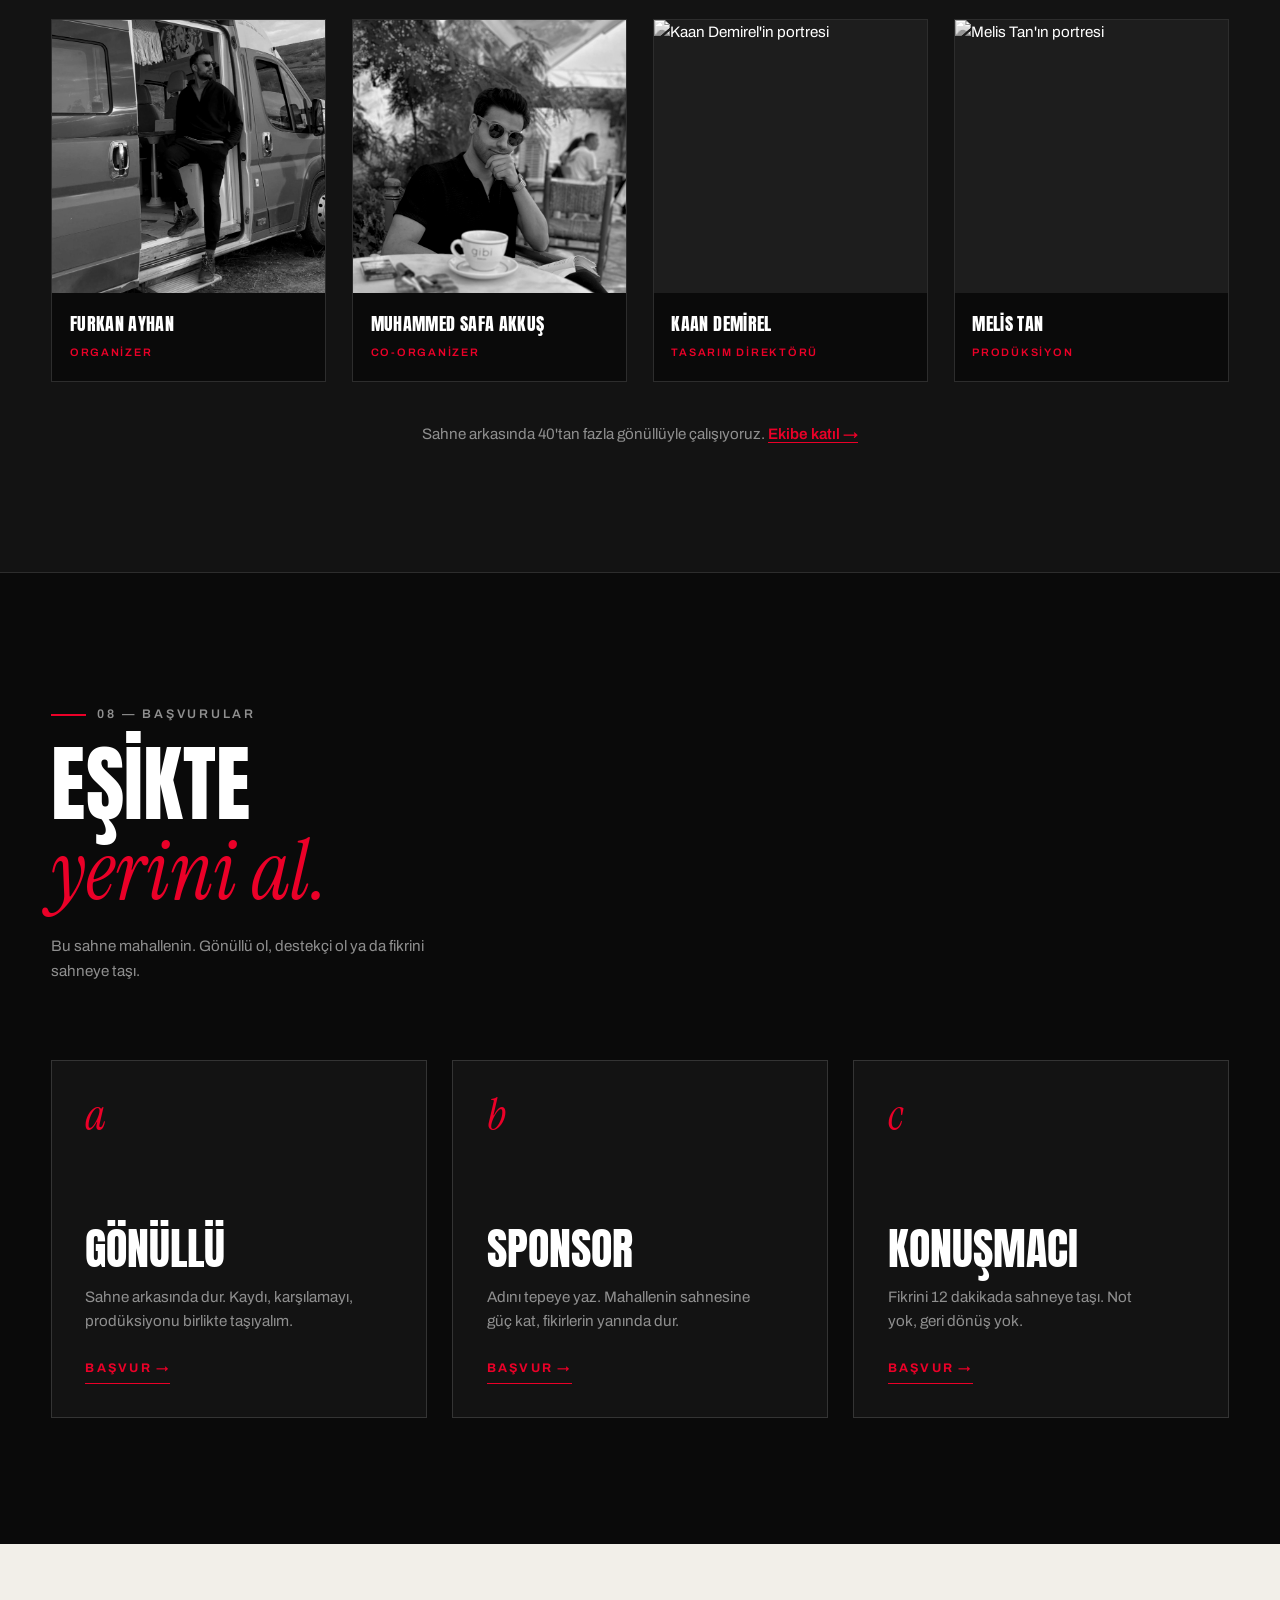
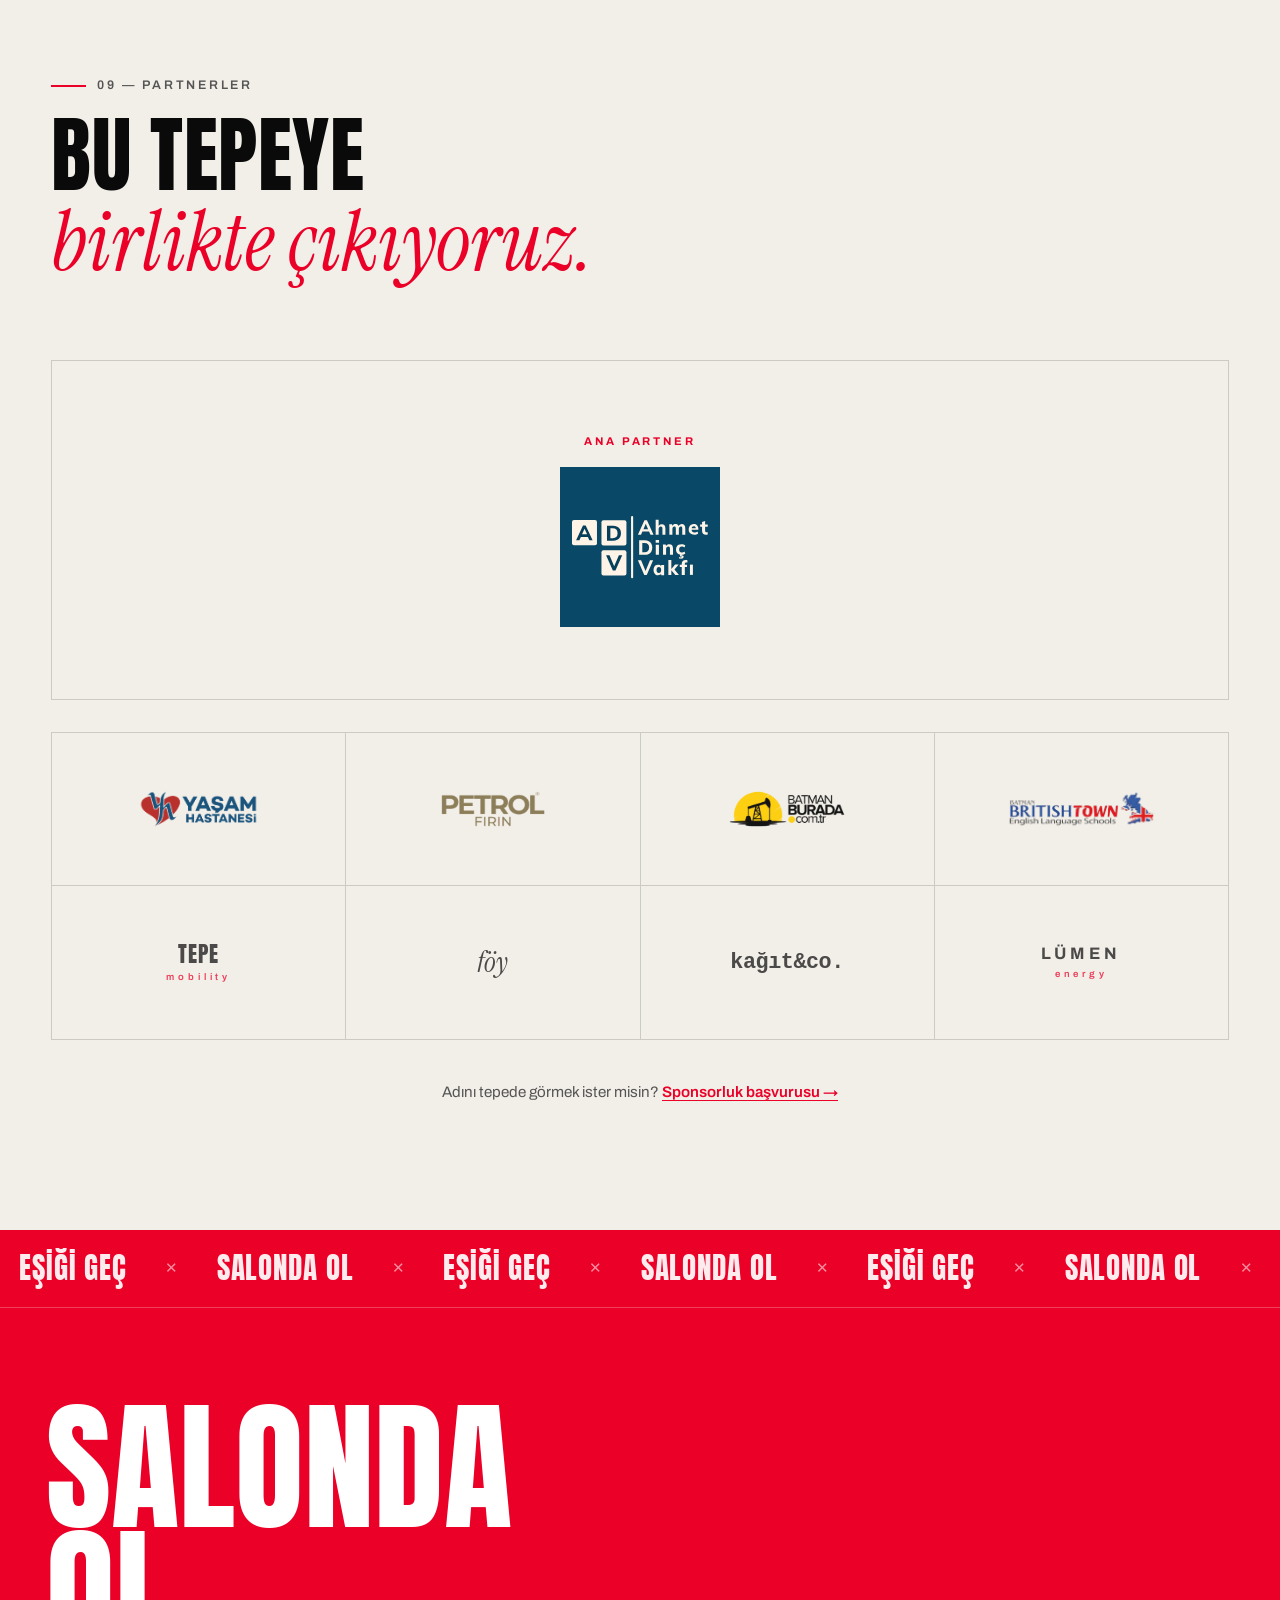
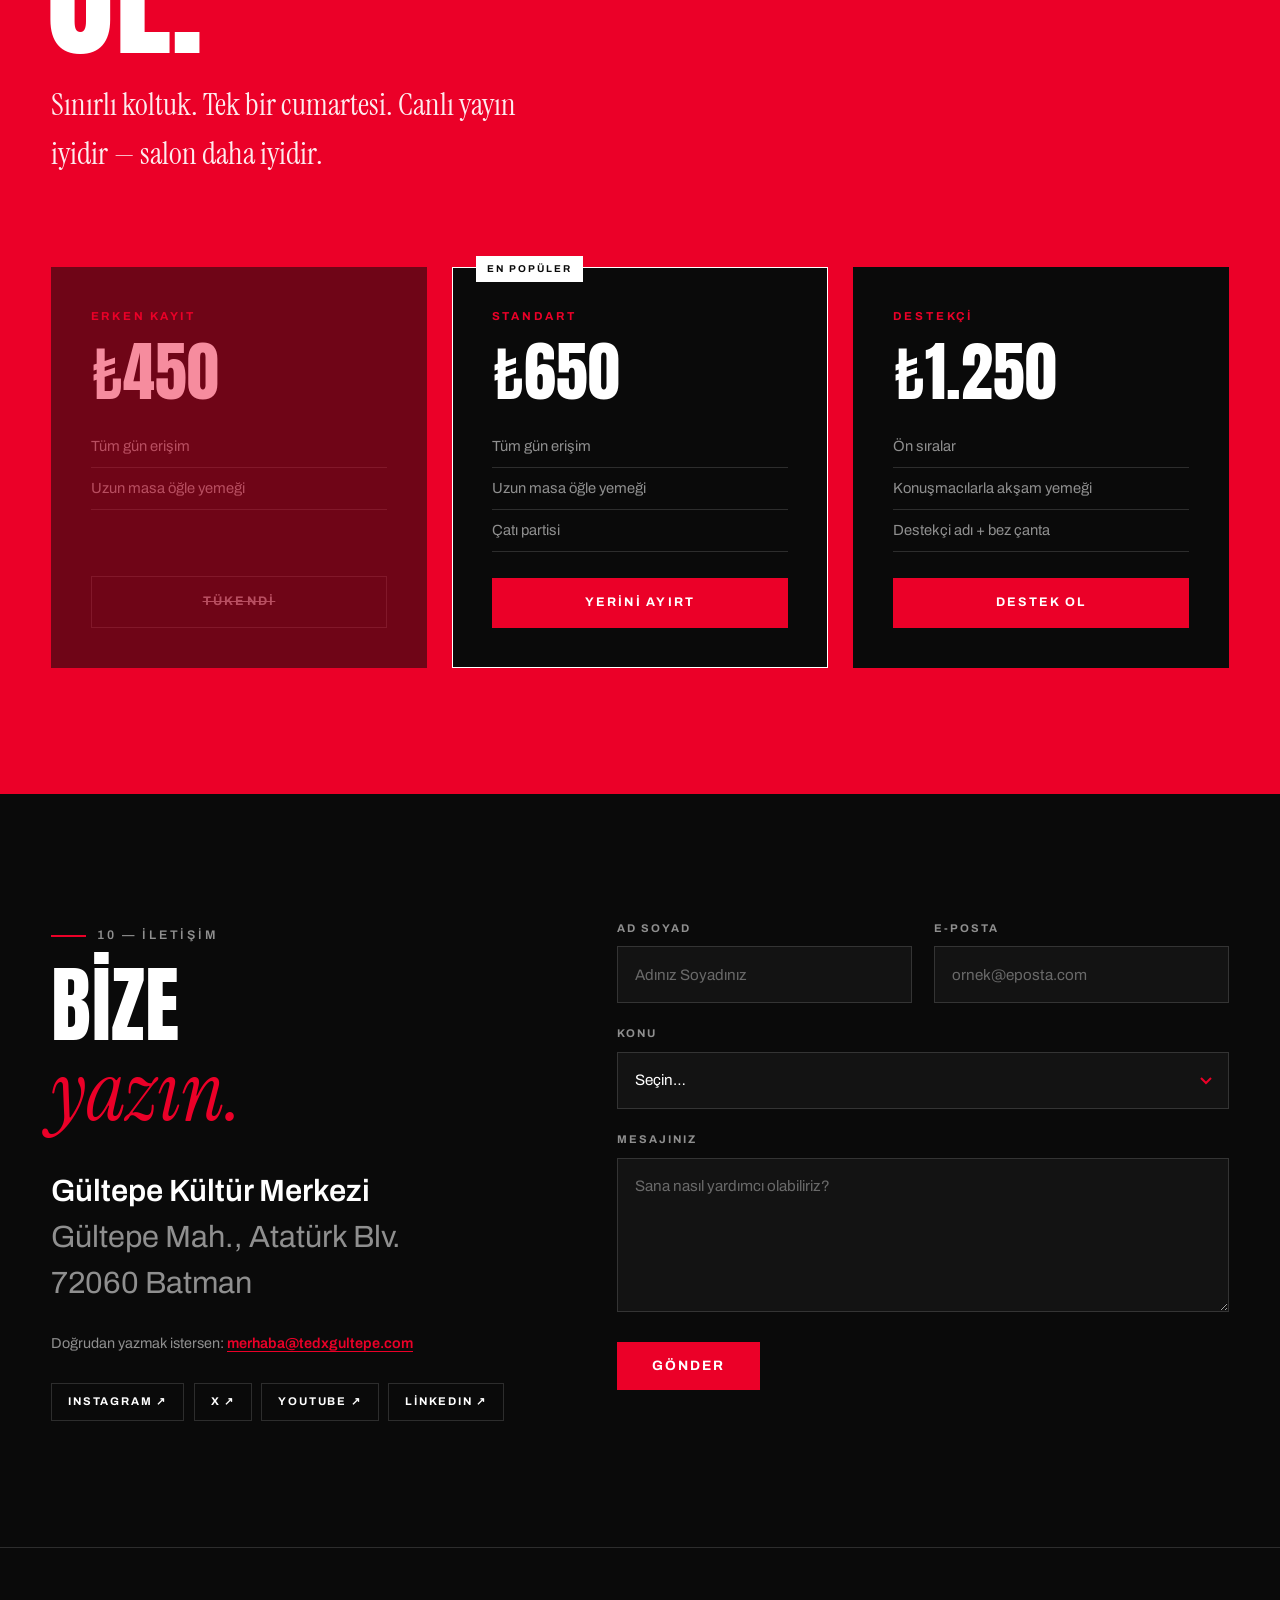
==== commit 201e9421: "Marka: TEDx kalın / Gültepe ince — resmî logo görünümü (v=48) - Logo, hero, footer, preloader, kicke" ====
--- a/index.html
+++ b/index.html
@@ -27,7 +27,7 @@
   <link rel="preconnect" href="https://fonts.gstatic.com" crossorigin />
   <link href="https://fonts.googleapis.com/css2?family=Anton&family=Archivo:ital,wght@0,400;0,500;0,600;0,700;1,400&family=Instrument+Serif:ital@0;1&display=swap" rel="stylesheet" />
 
-  <link rel="stylesheet" href="css/style.css?v=47" />
+  <link rel="stylesheet" href="css/style.css?v=48" />
   <script type="application/ld+json">
   {
     "@context": "https://schema.org",
@@ -686,7 +686,7 @@
       <!-- camın ALTINDAKİ içerik (z-0) -->
       <div class="kirilma__content">
         <div class="kirilma__vignette" aria-hidden="true"></div>
-        <p class="kirilma__kicker">TED<span class="tedx-x">x</span>Gültepe · 17 EKİM 2026</p>
+        <p class="kirilma__kicker"><b>TED<span class="tedx-x">x</span></b>Gültepe · 17 EKİM 2026</p>
         <p class="kirilma__word" aria-label="Eşik">EŞİK</p>
         <p class="kirilma__line">Her <em>kırılma</em>, yeni bir başlangıçtır.</p>
         <p class="kirilma__desc">
@@ -1009,10 +1009,10 @@
   <script src="https://cdn.jsdelivr.net/npm/gsap@3.13.0/dist/ScrollTrigger.min.js"></script>
   <script src="https://cdn.jsdelivr.net/npm/gsap@3.13.0/dist/SplitText.min.js"></script>
   <script src="https://cdn.jsdelivr.net/npm/lenis@1.1.18/dist/lenis.min.js"></script>
-  <script src="js/main.js?v=38" defer></script>
+  <script src="js/main.js?v=39" defer></script>
   <script src="js/imlec.js?v=39" defer></script>
   <script src="js/kirilma.js?v=40" defer></script>
   <script type="module" src="js/hero3d.js?v=36"></script>
-  <script type="module" src="js/parcacik.js?v=41"></script>
+  <script type="module" src="js/parcacik.js?v=42"></script>
 </body>
 </html>
--- a/css/style.css
+++ b/css/style.css
@@ -224,10 +224,12 @@
   100% { transform: rotate(360deg); }
 }
 .loader__word {
-  font-family: var(--f-display);
+  font-family: "Helvetica Neue", Helvetica, Arial, sans-serif;
+  font-weight: 300;
   font-size: clamp(1.8rem, 5vw, 3.2rem);
   letter-spacing: 0.04em;
 }
+.loader__word b { font-weight: 700; color: var(--c-red); }
 .loader__count {
   position: absolute;
   bottom: 1.4rem; right: var(--pad-x);
@@ -282,7 +284,7 @@
   letter-spacing: 0;
 }
 .logo__word { display: inline-flex; align-items: baseline; }
-.logo__tedx { color: var(--c-red); }
+.logo__tedx { color: var(--c-red); font-weight: 700; }
 .logo__place { color: var(--c-white); }
 .logo__tag {
   font-family: var(--f-sans);
@@ -446,7 +448,8 @@
 .hero__tedx {
   font-size: var(--t-hero-tedx);
   color: var(--c-red);
-  letter-spacing: 0.02em;
+  font-weight: 700;
+  letter-spacing: 0;
 }
 .hero__name {
   font-size: var(--t-hero-name);
@@ -921,10 +924,11 @@
 .kirilma__kicker {
   margin-bottom: 2rem;
   font-size: 0.68rem;
-  font-weight: 600;
+  font-weight: 400;
   letter-spacing: 0.5em;
   color: rgba(255, 255, 255, 0.55);
 }
+.kirilma__kicker b { font-weight: 700; }
 .kirilma__word {
   font-family: var(--f-display);
   font-size: clamp(3.4rem, 14vw, 12rem);
@@ -1659,12 +1663,13 @@
 }
 .ptext__dots i.is-on { width: 2.5rem; background: var(--c-red); }
 .ptext__caption {
-  font-family: var(--f-display);
+  font-family: "Helvetica Neue", Helvetica, Arial, sans-serif;
+  font-weight: 300;
   font-size: 0.9rem;
   letter-spacing: 0.4em;
   color: rgba(255, 255, 255, 0.7);
 }
-.ptext__caption b { font-weight: 400; color: var(--c-red); }
+.ptext__caption b { font-weight: 700; color: var(--c-red); }
 .ptext__scroll {
   display: inline-flex;
   flex-direction: column;
@@ -2189,7 +2194,7 @@
 
 .footer__wordmark {
   font-family: "Helvetica Neue", Helvetica, Arial, sans-serif;
-  font-weight: 300;
+  font-weight: 700;
   font-size: clamp(2.5rem, 10vw, 10rem);
   letter-spacing: -0.01em;
   line-height: 0.9;
@@ -2198,6 +2203,7 @@
   margin-left: -0.04em;
 }
 .footer__wordmark span:not(.tedx-x) {
+  font-weight: 300;
   color: transparent;
   -webkit-text-stroke: 2px rgba(255, 255, 255, 0.35);
 }
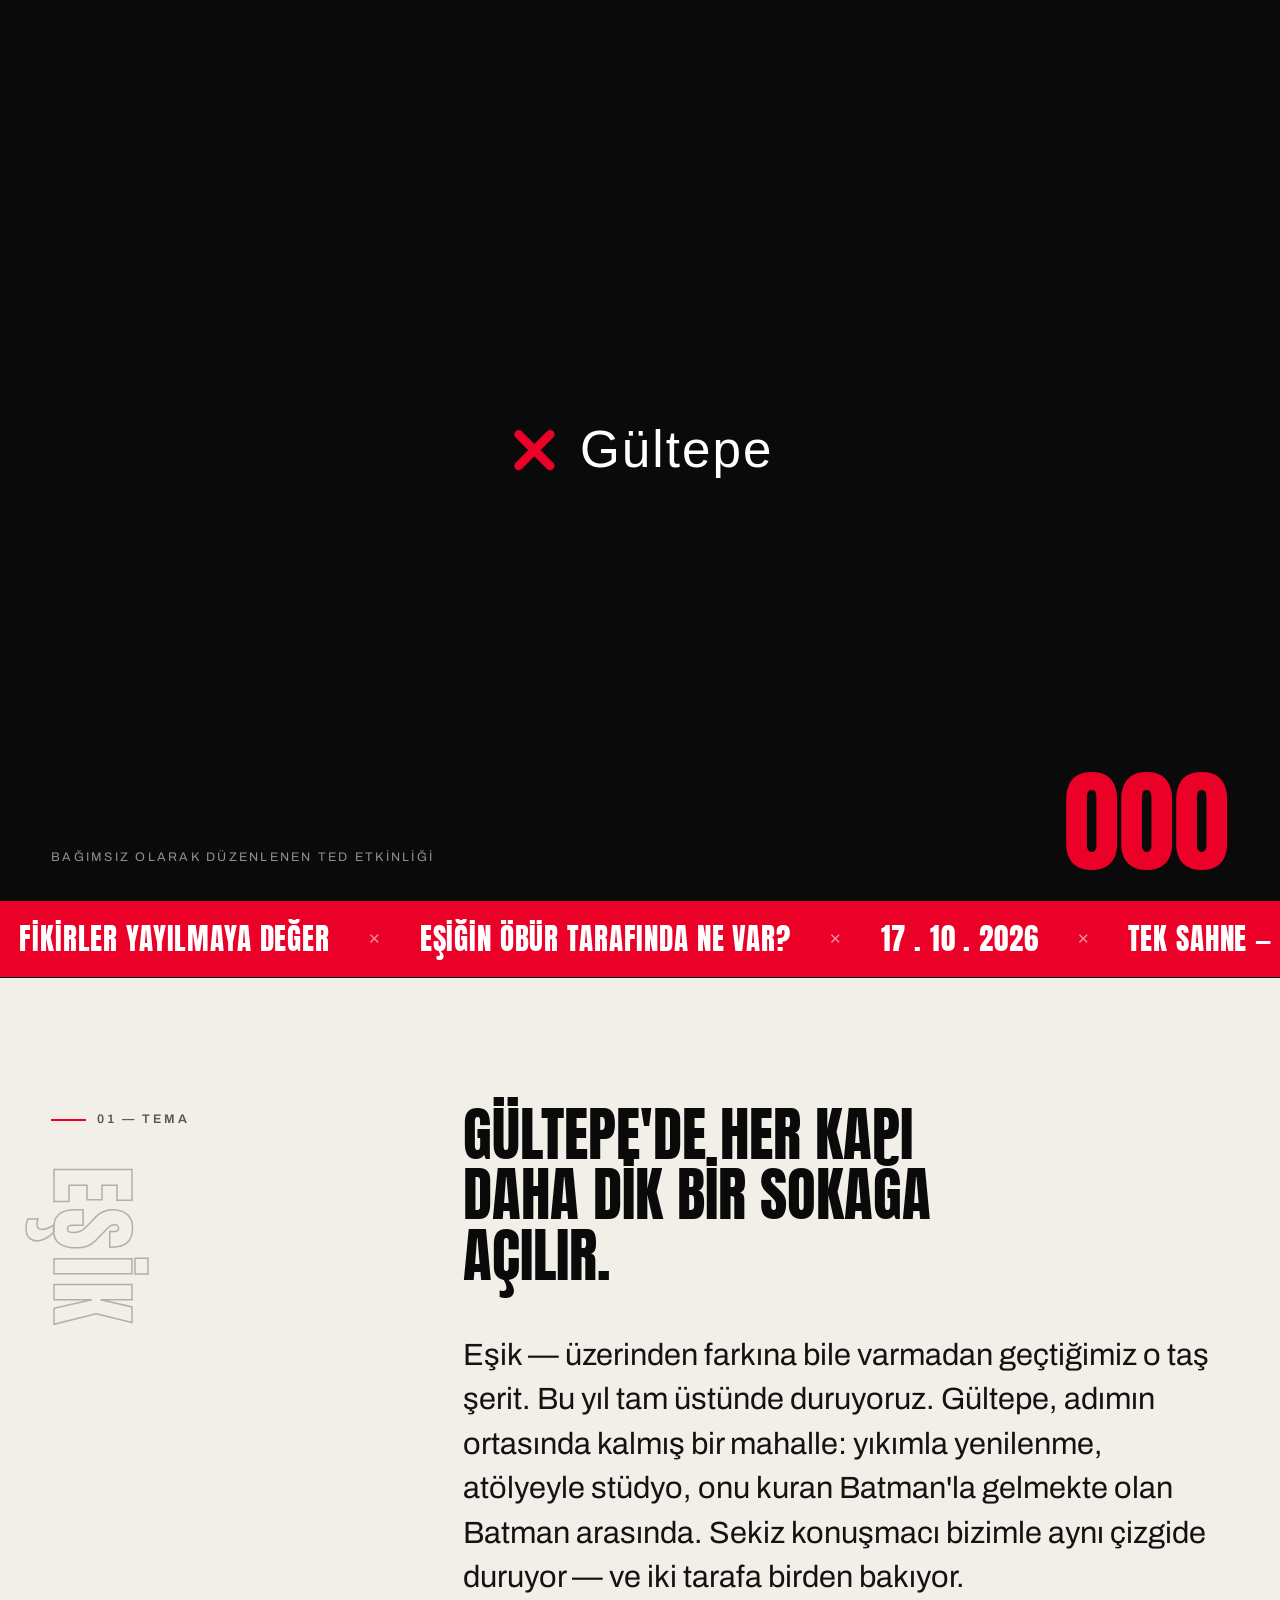
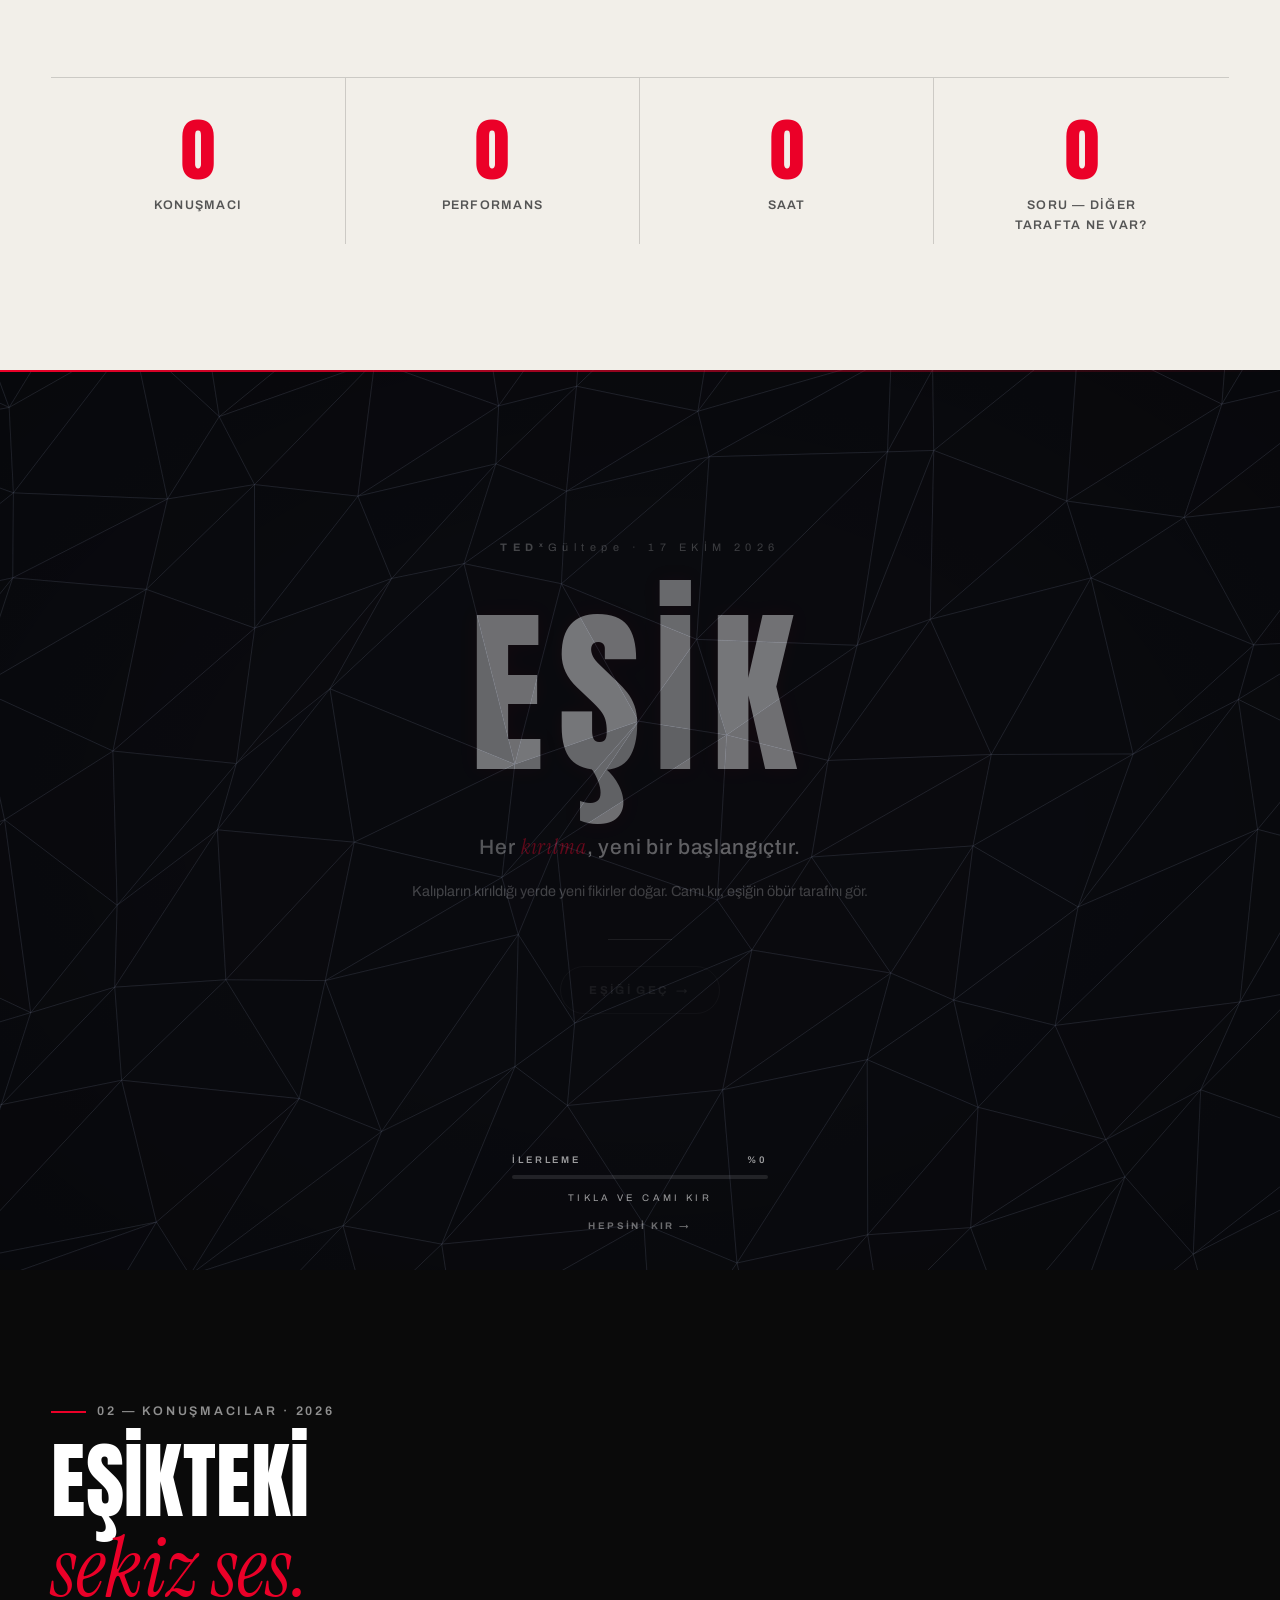
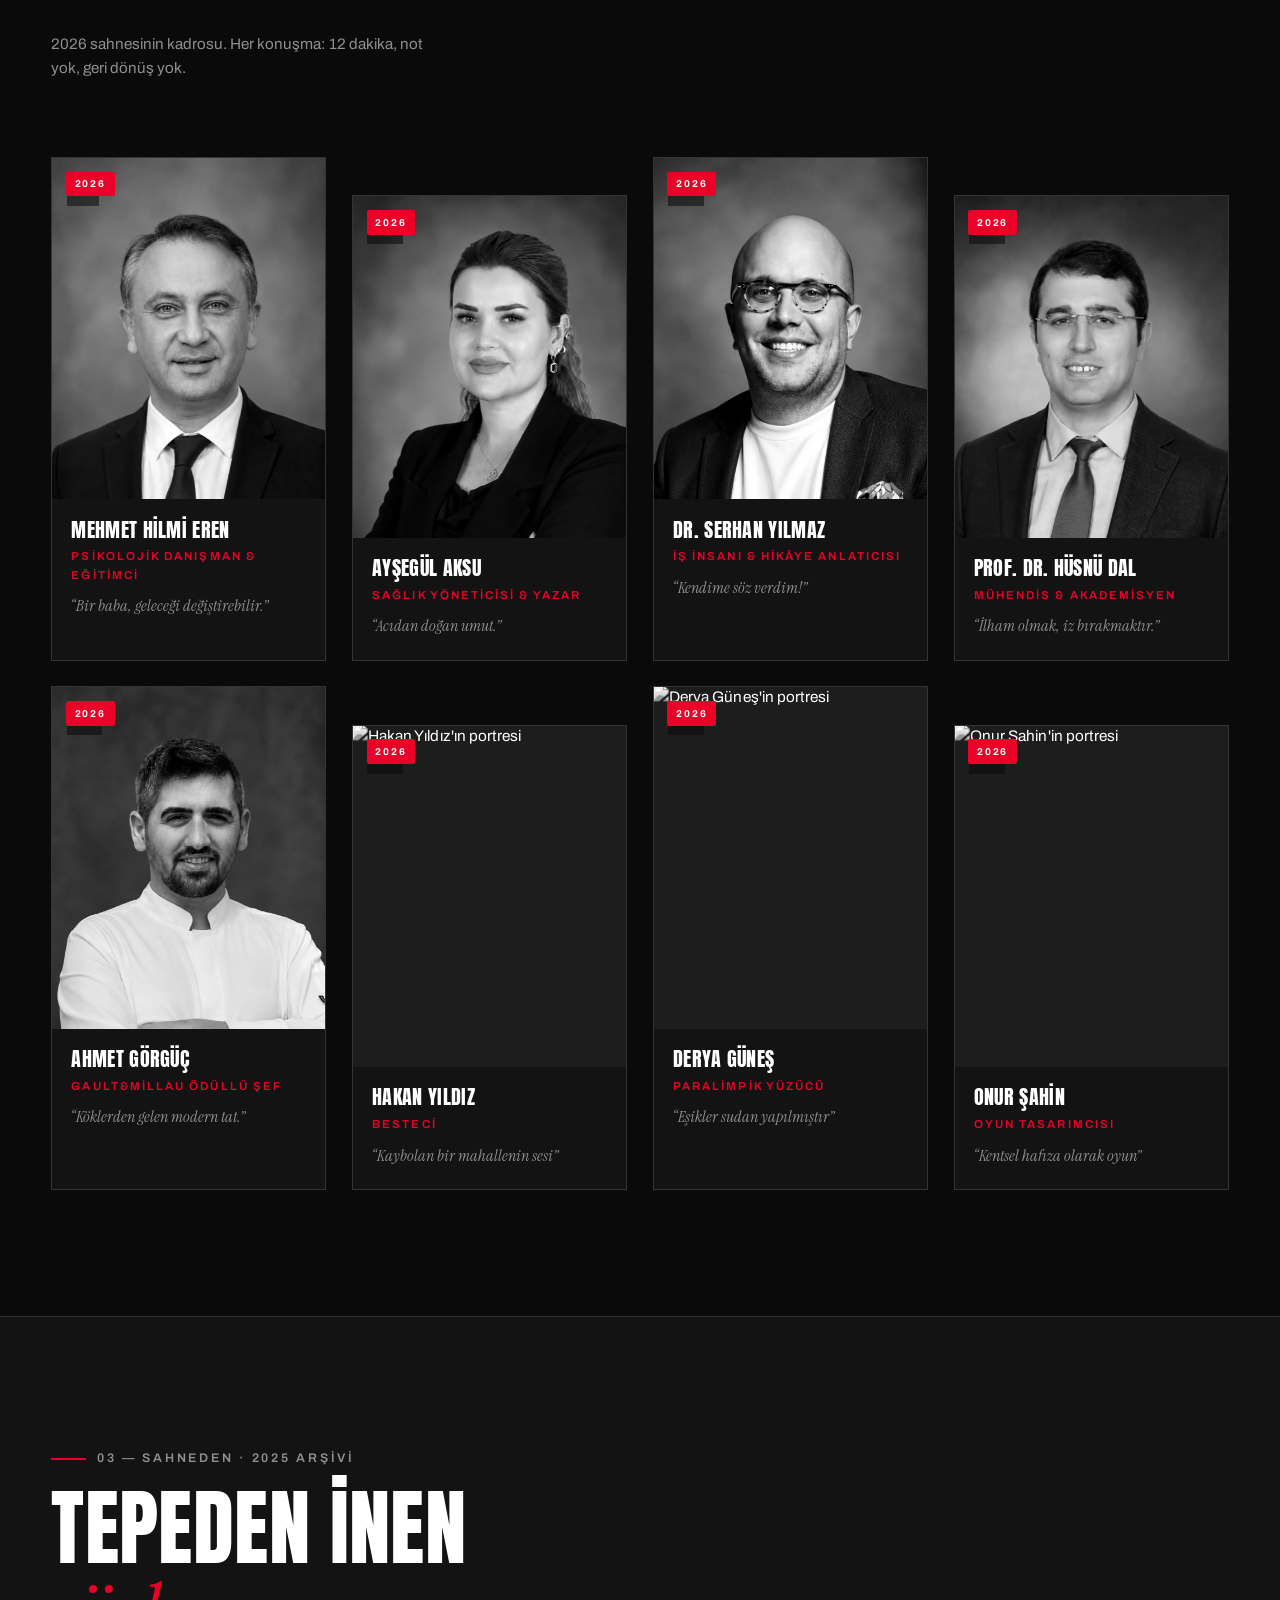
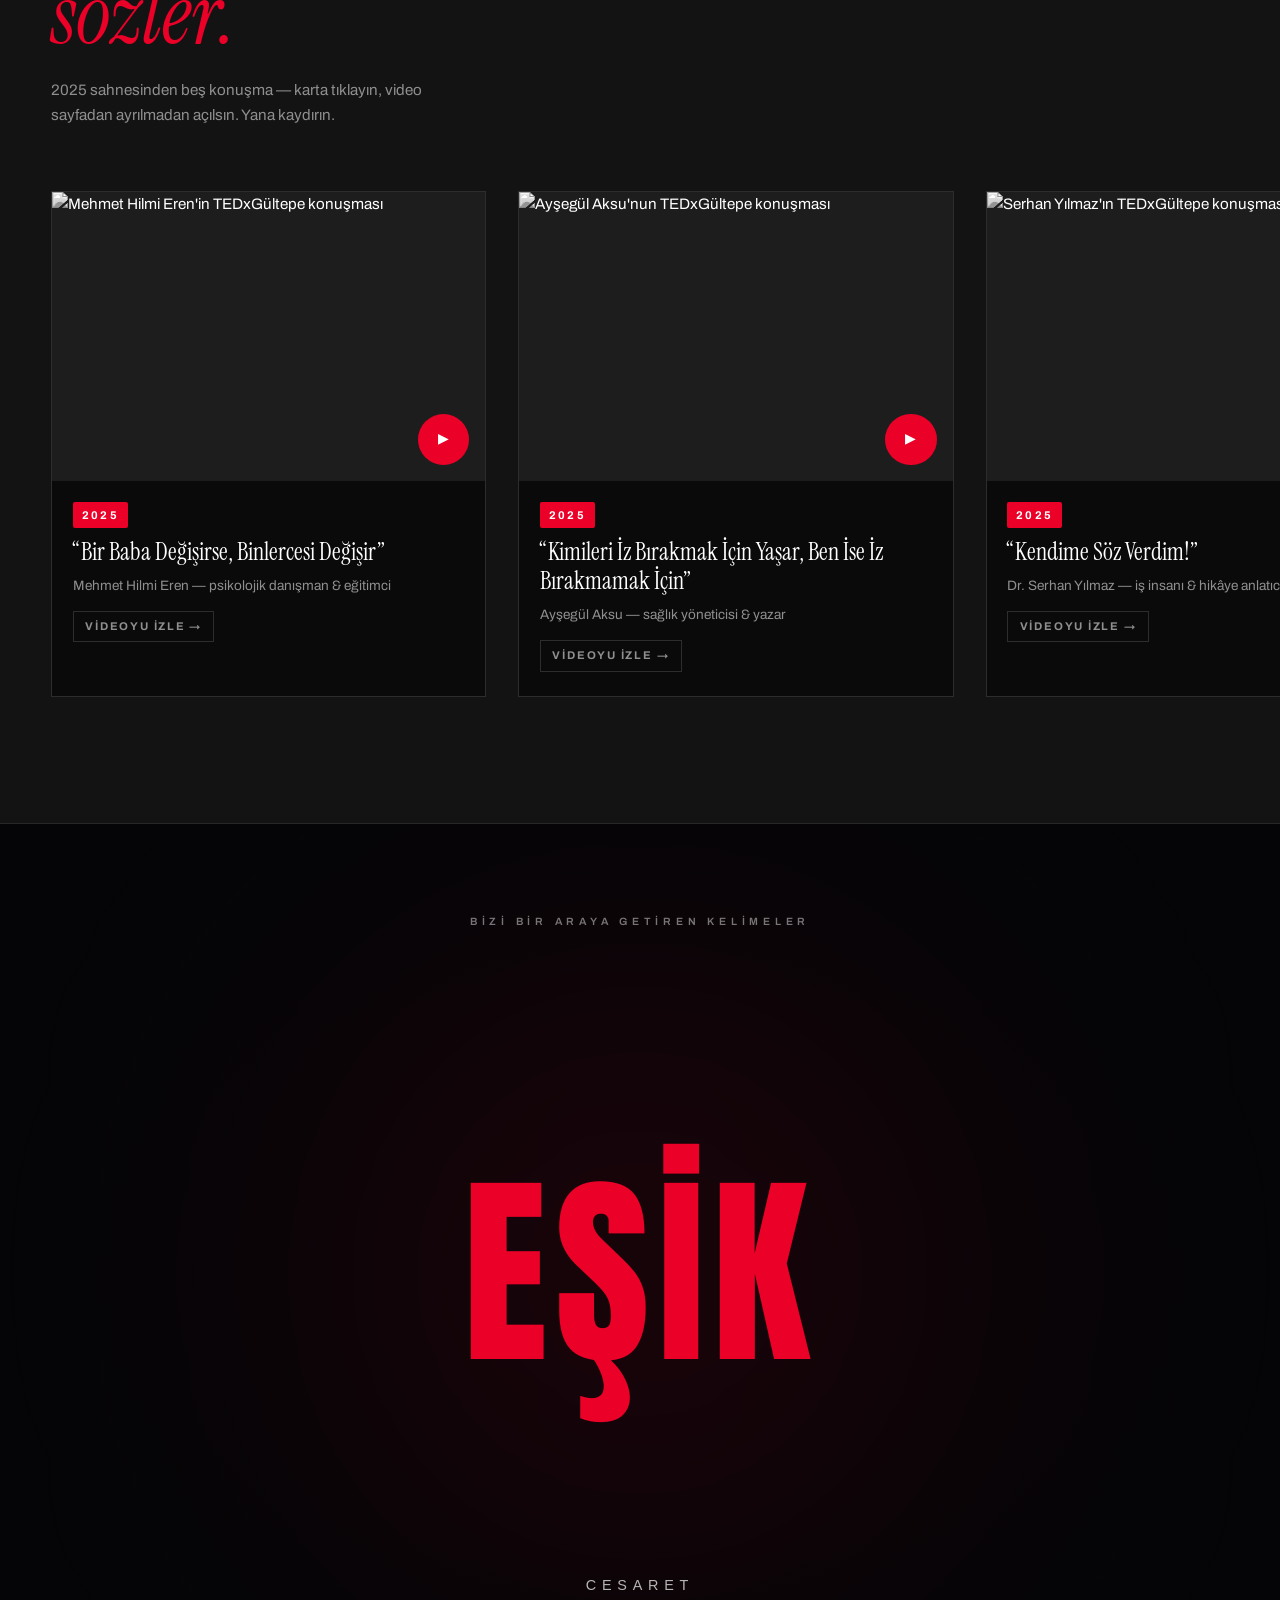
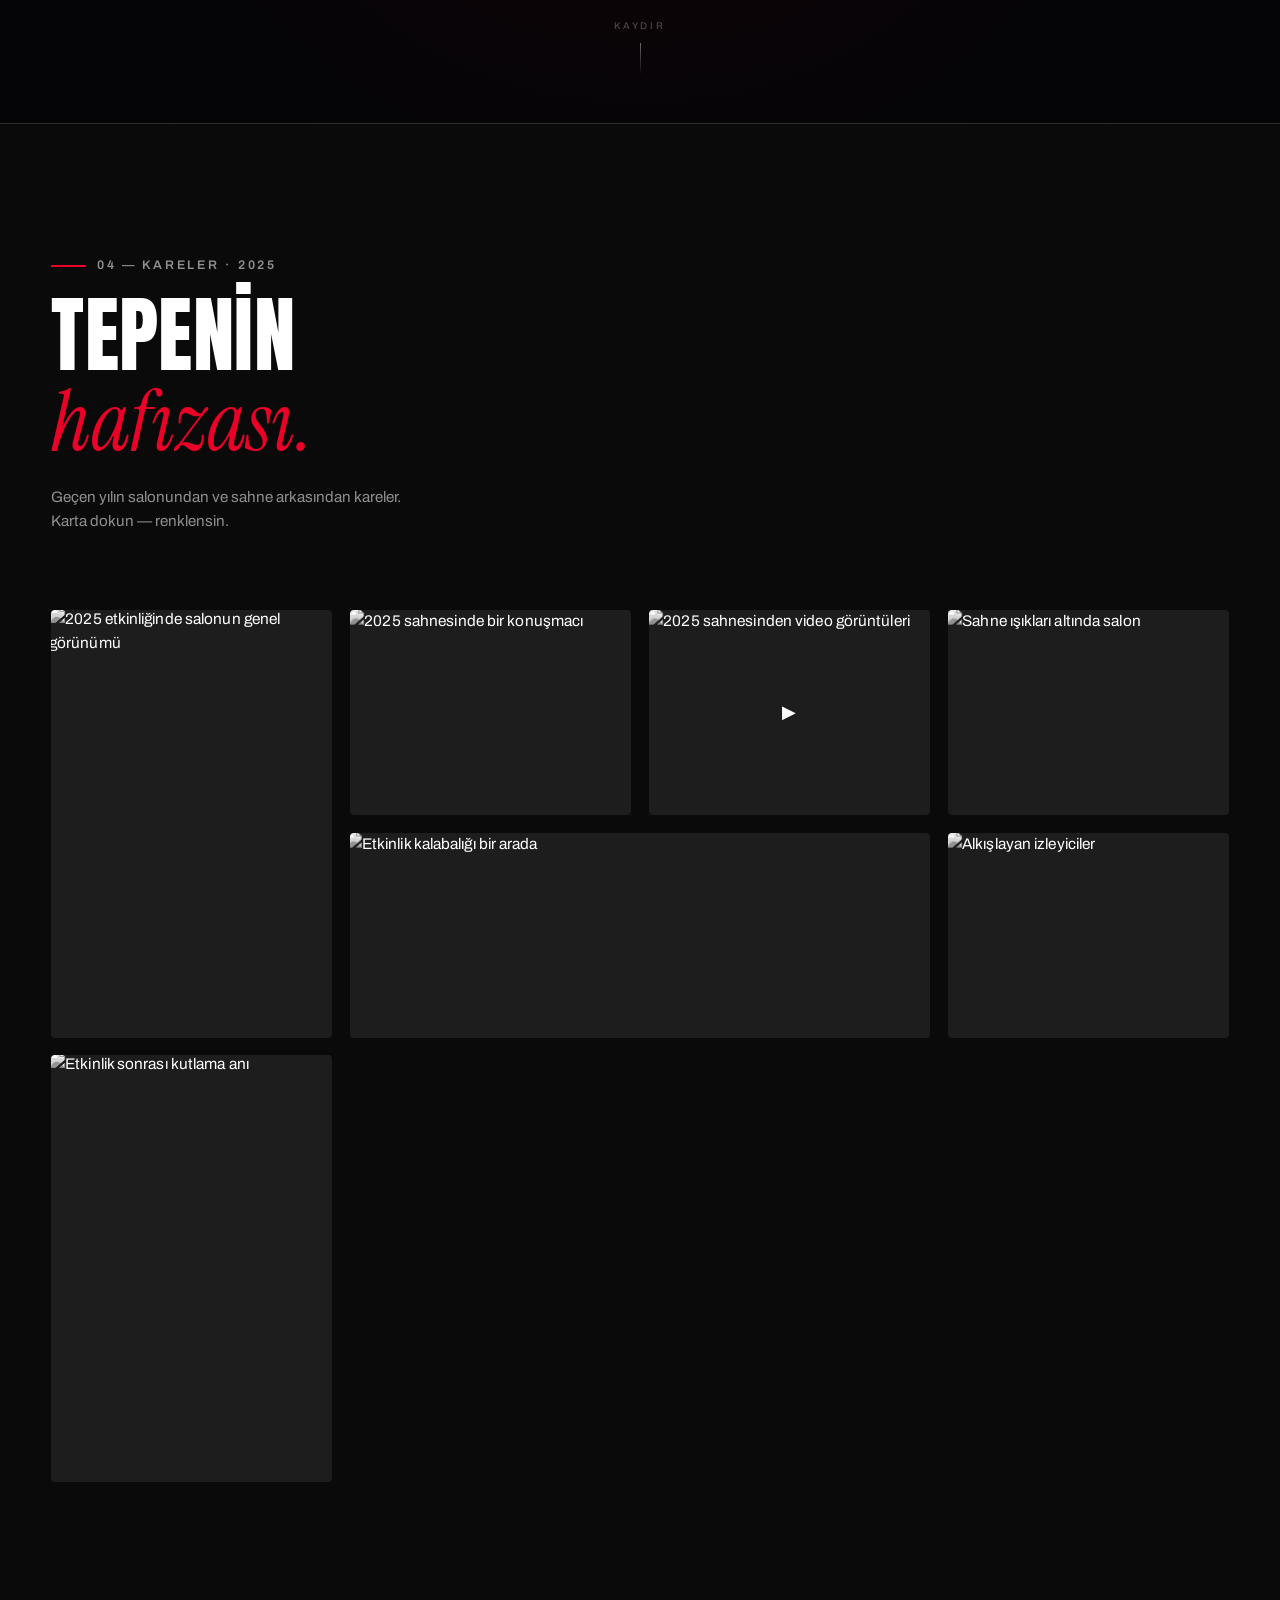
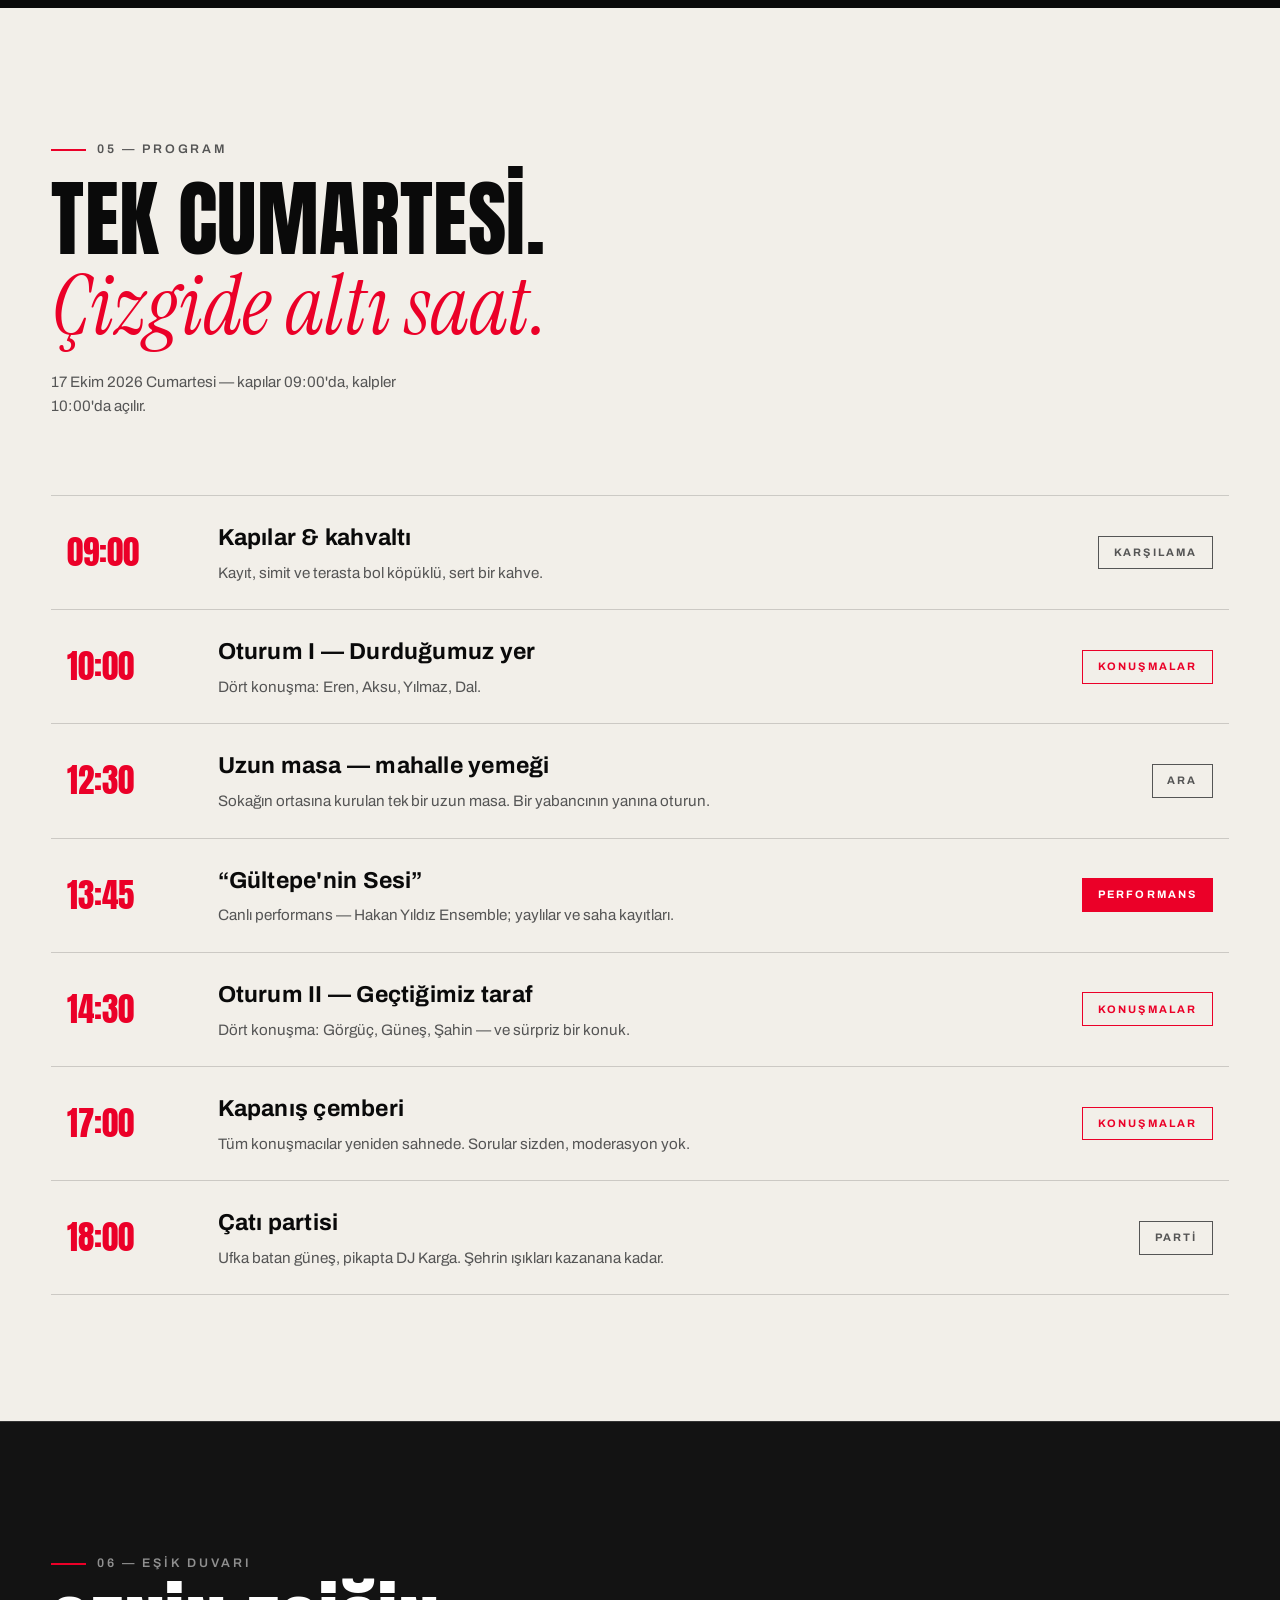
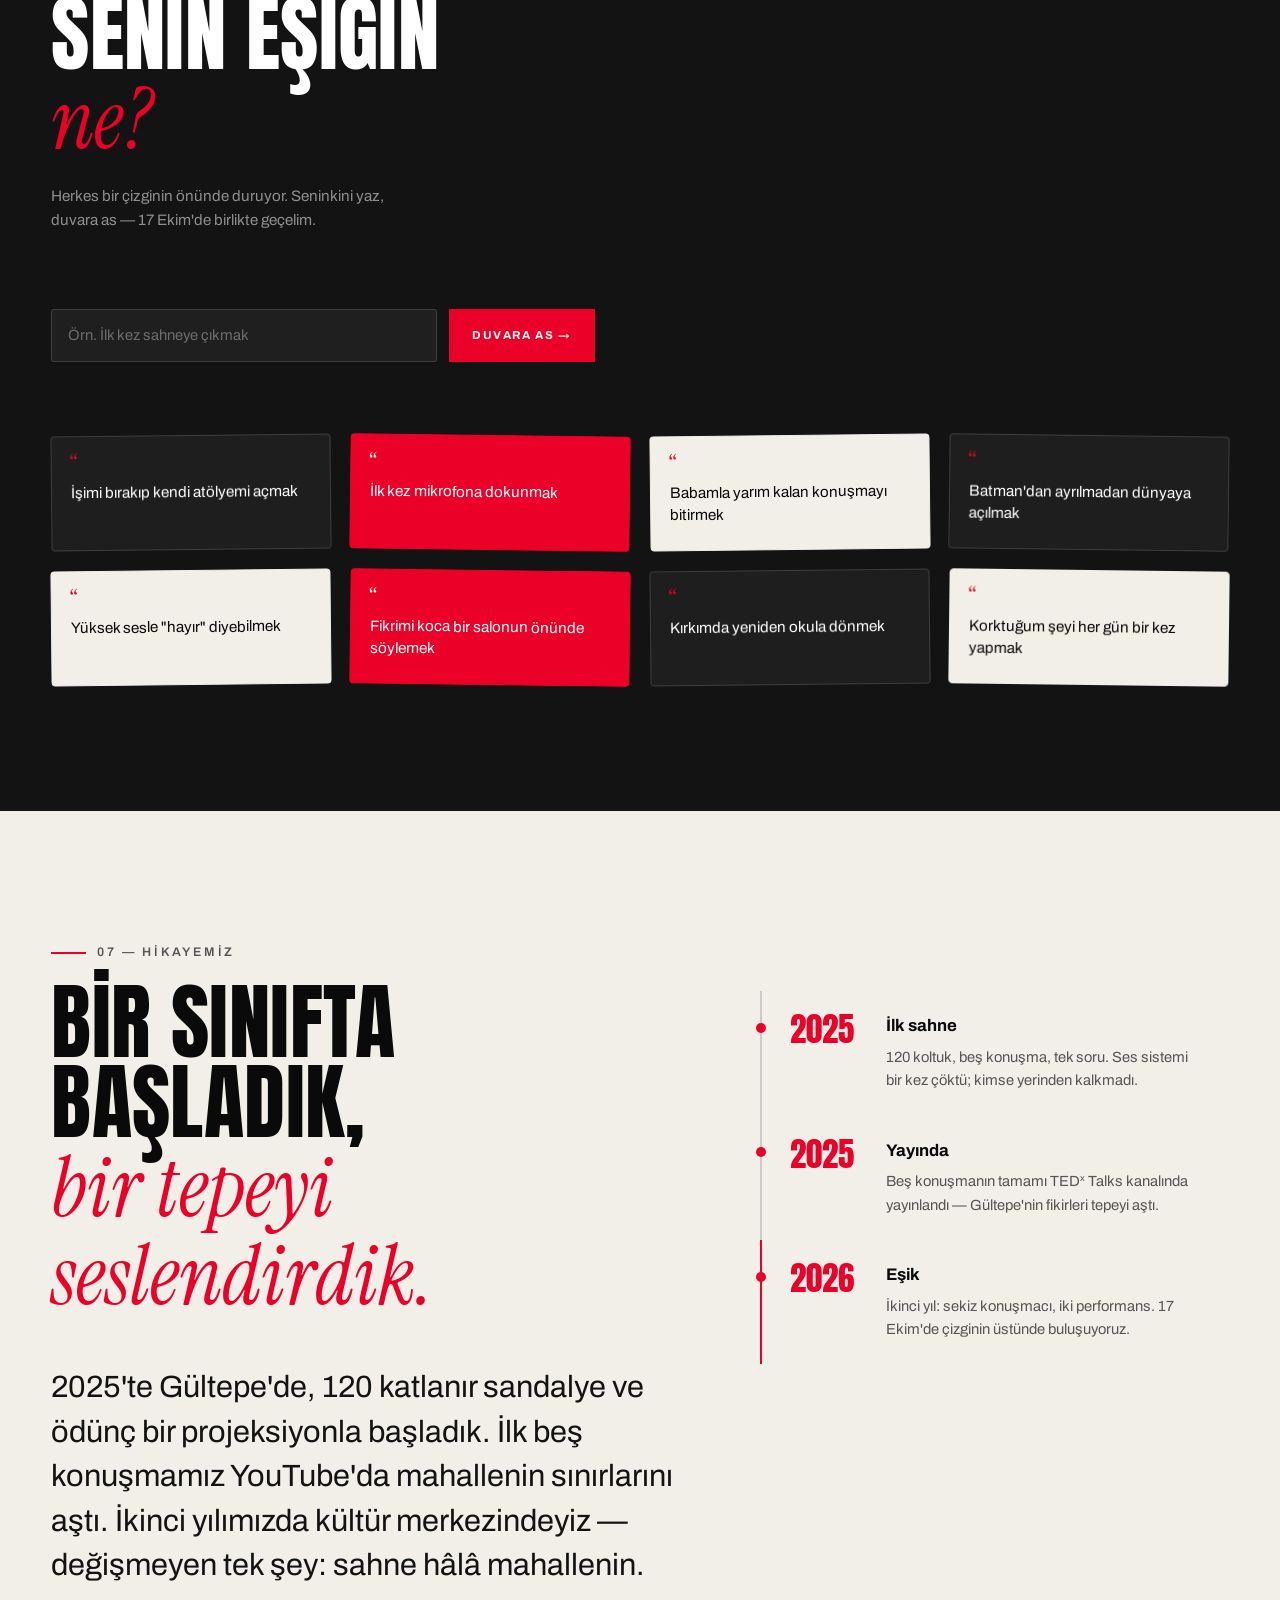
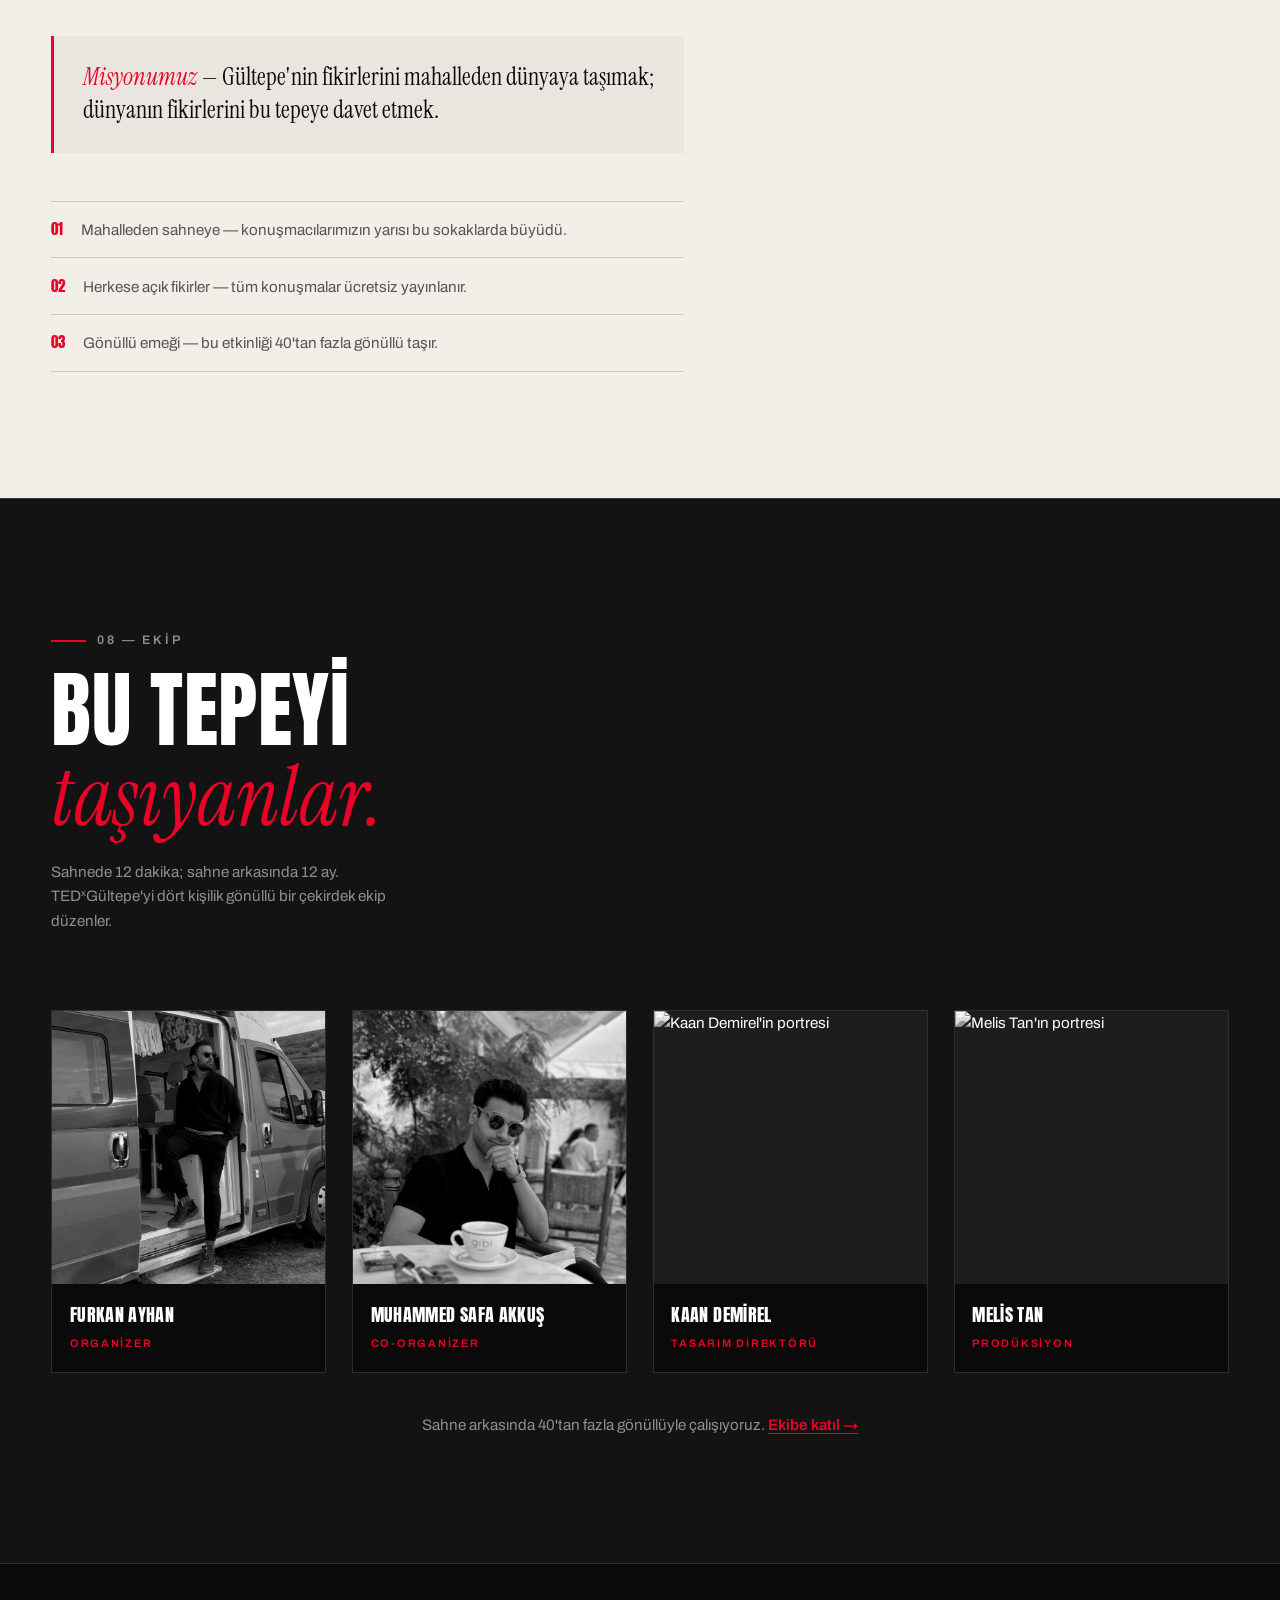
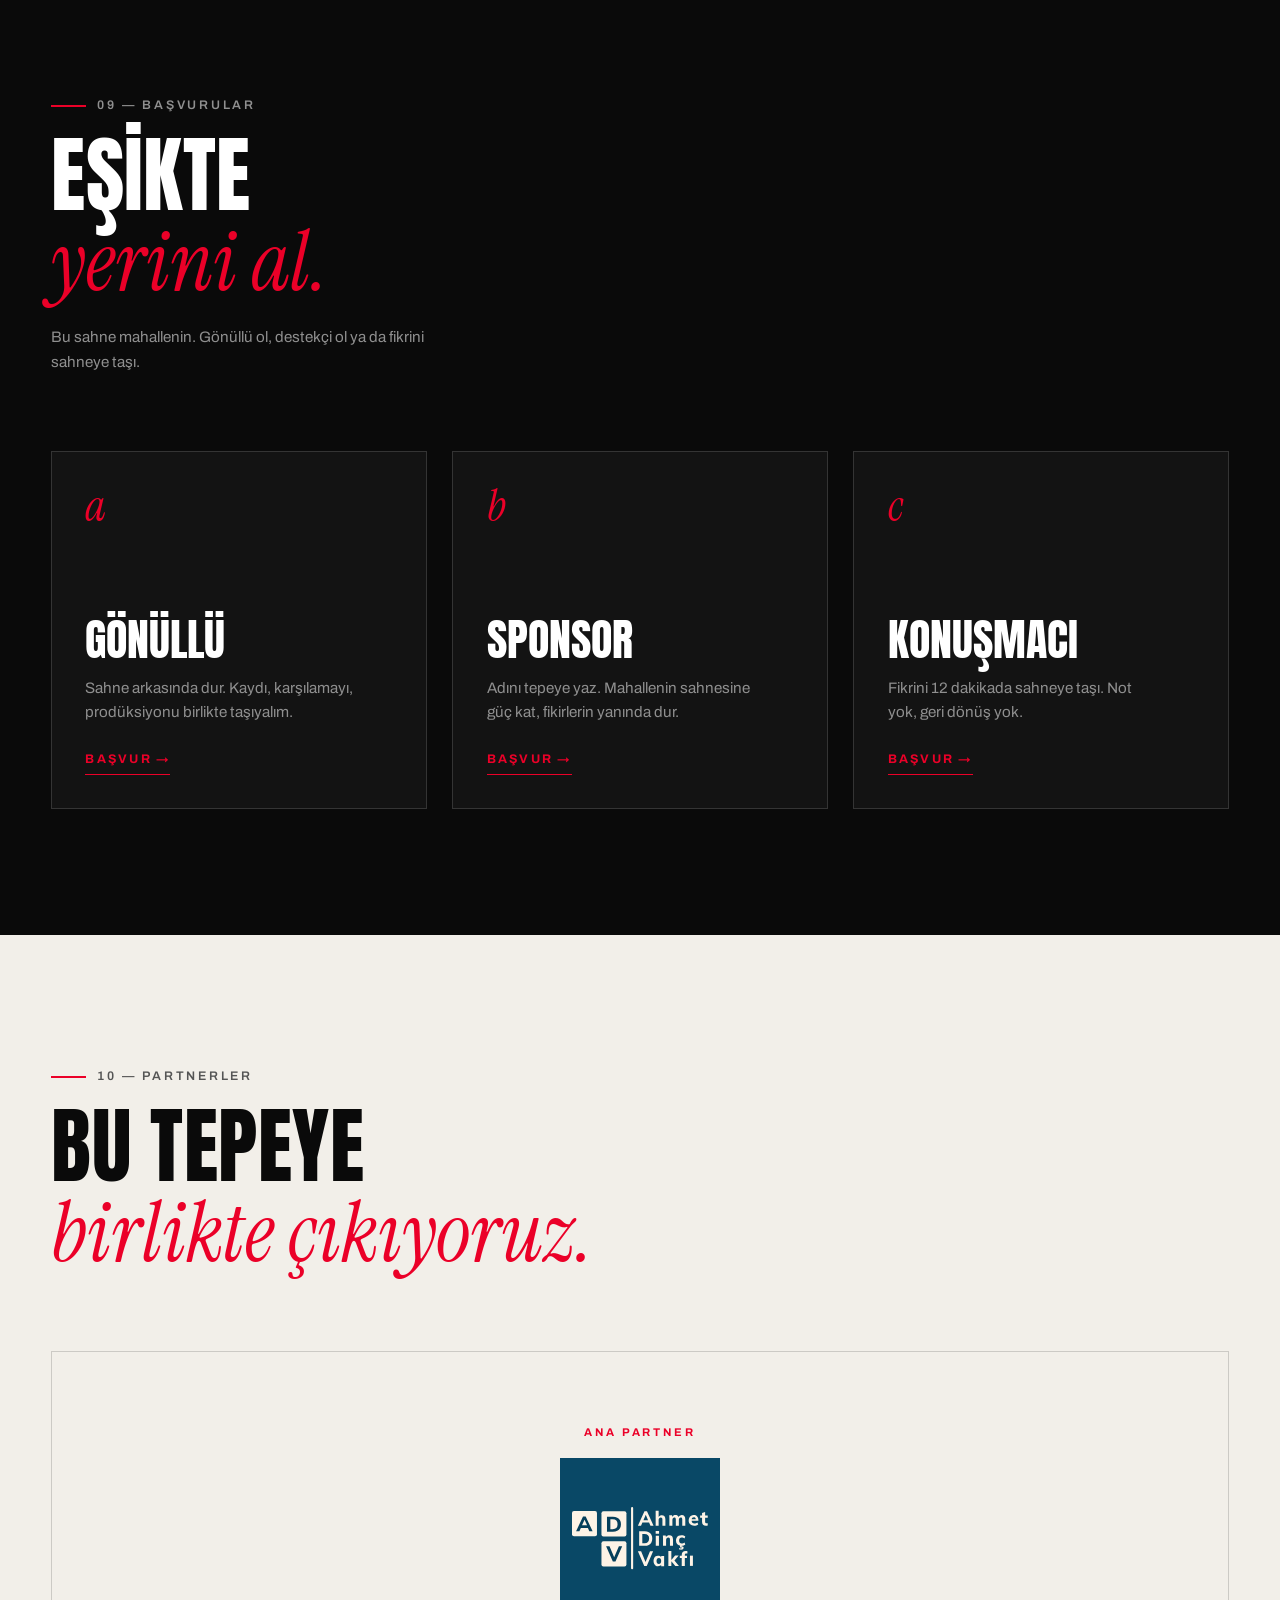
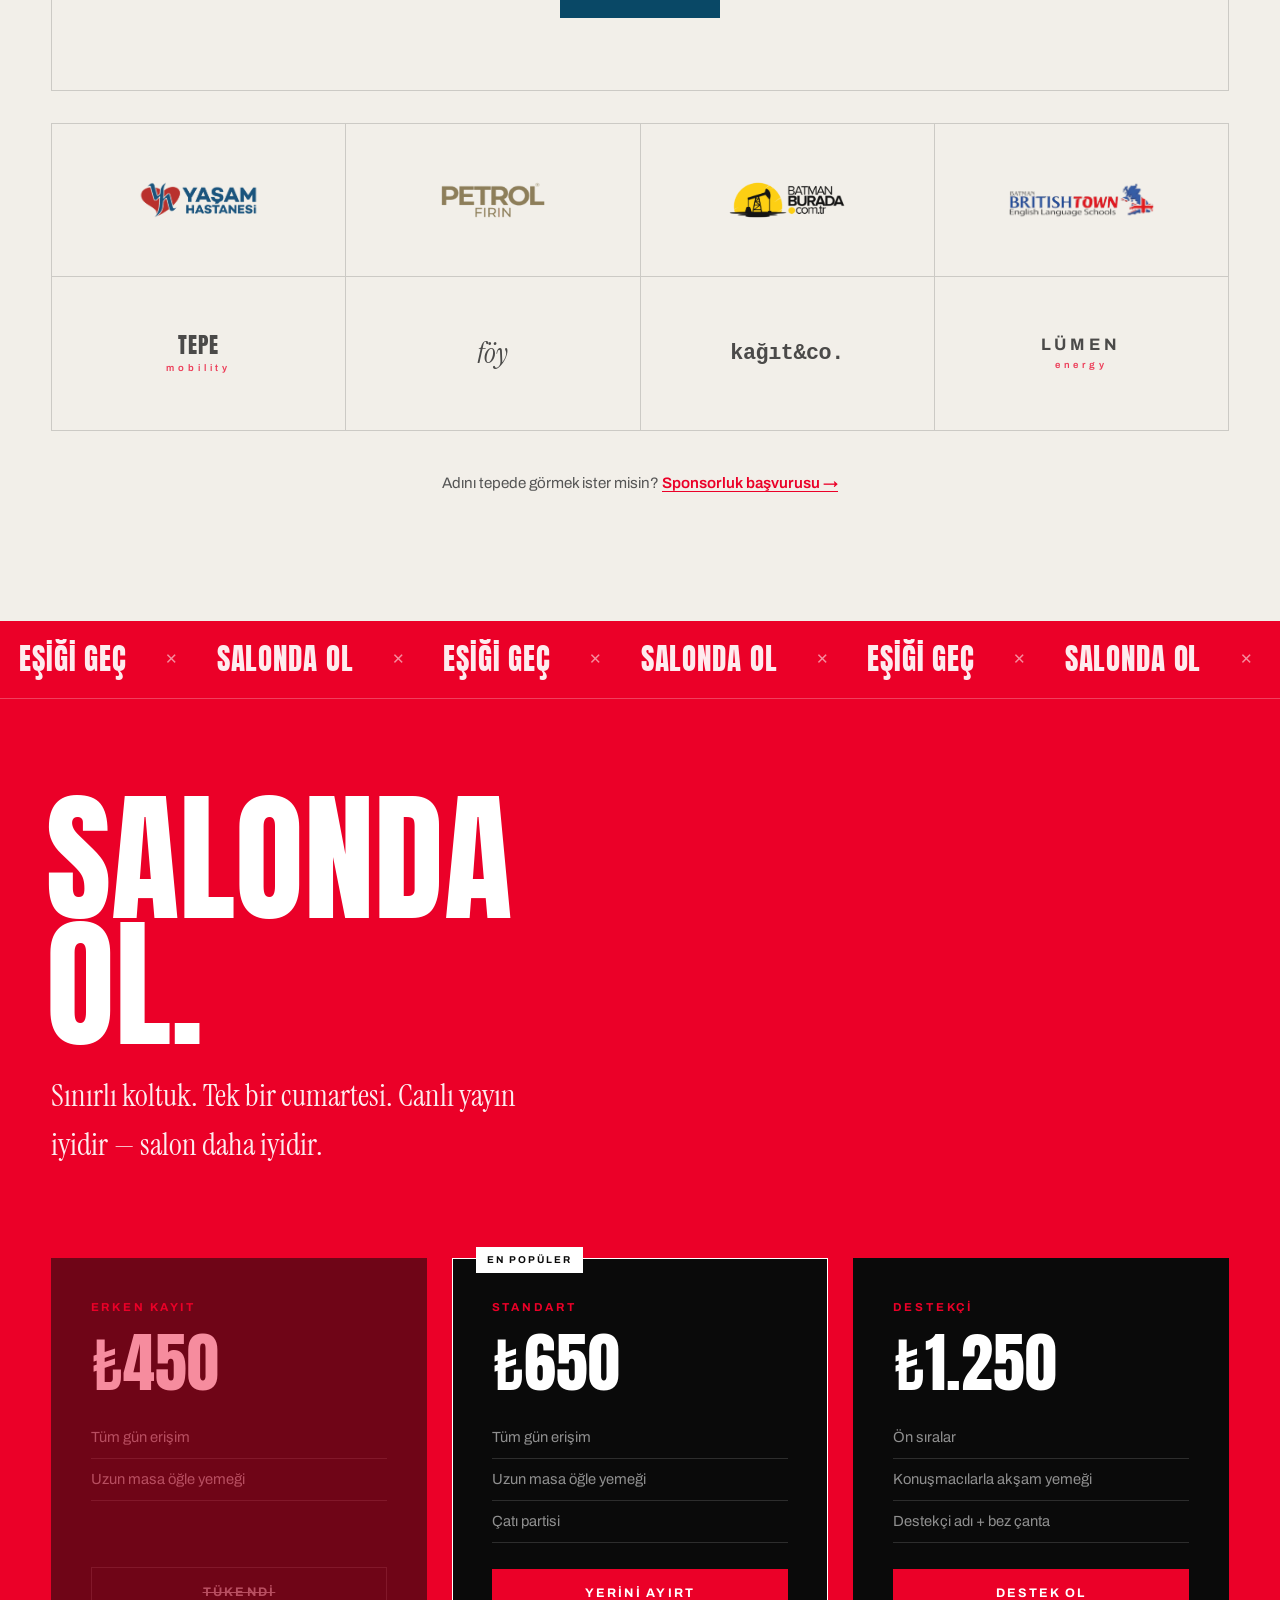
==== commit 24d6fdf0: "Bölüm düzeni + Kareler + Eşik Duvarı + sponsor CTA + imleç ve responsive (v=49) - Kirilma tema-konuş" ====
--- a/index.html
+++ b/index.html
@@ -27,7 +27,7 @@
   <link rel="preconnect" href="https://fonts.gstatic.com" crossorigin />
   <link href="https://fonts.googleapis.com/css2?family=Anton&family=Archivo:ital,wght@0,400;0,500;0,600;0,700;1,400&family=Instrument+Serif:ital@0;1&display=swap" rel="stylesheet" />
 
-  <link rel="stylesheet" href="css/style.css?v=48" />
+  <link rel="stylesheet" href="css/style.css?v=49" />
   <script type="application/ld+json">
   {
     "@context": "https://schema.org",
@@ -76,8 +76,8 @@
     <nav class="site-nav" aria-label="Ana menü">
       <a href="#tema">Tema</a>
       <a href="#konusmacilar">Konuşmacılar</a>
+      <a href="#sahneden">Sahneden</a>
       <a href="#program">Program</a>
-      <a href="#deneyim">Deneyim</a>
       <a href="#ekip">Ekip</a>
       <a href="#iletisim">İletişim</a>
     </nav>
@@ -98,13 +98,14 @@
       <a href="#tema"><i>01</i><span>Tema</span></a>
       <a href="#konusmacilar"><i>02</i><span>Konuşmacılar</span></a>
       <a href="#sahneden"><i>03</i><span>Sahneden</span></a>
-      <a href="#program"><i>04</i><span>Program</span></a>
-      <a href="#deneyim"><i>05</i><span>Deneyim</span></a>
-      <a href="#hikaye"><i>06</i><span>Hikayemiz</span></a>
-      <a href="#ekip"><i>07</i><span>Ekip</span></a>
-      <a href="#basvuru"><i>08</i><span>Başvurular</span></a>
-      <a href="#iletisim"><i>09</i><span>İletişim</span></a>
-      <a href="#bilet" class="is-red"><i>10</i><span>Biletler</span></a>
+      <a href="#kareler"><i>04</i><span>Kareler</span></a>
+      <a href="#program"><i>05</i><span>Program</span></a>
+      <a href="#esigin-ne"><i>06</i><span>Eşik Duvarı</span></a>
+      <a href="#hikaye"><i>07</i><span>Hikayemiz</span></a>
+      <a href="#ekip"><i>08</i><span>Ekip</span></a>
+      <a href="#basvuru"><i>09</i><span>Başvurular</span></a>
+      <a href="#iletisim"><i>10</i><span>İletişim</span></a>
+      <a href="#bilet" class="is-red"><i>11</i><span>Biletler</span></a>
     </nav>
     <div class="menu__foot">
       <p>17.10.2026 — Gültepe, Batman</p>
@@ -132,17 +133,27 @@
             <p class="hero__theme">
               <span class="mask"><span class="mask__inner"><em>Eşik</em> — olan ile olabilecek arasında,<br/>tam çizginin üstünde duruyoruz.</span></span>
             </p>
-            <a href="#bilet" class="btn btn--red hero__cta" data-magnetic>
-              <span class="btn__label">Yerini Ayırt</span>
-            </a>
+            <div class="hero__cta-row">
+              <a href="#bilet" class="btn btn--red hero__cta" data-magnetic>
+                <span class="btn__label">Yerini Ayırt</span>
+              </a>
+              <a href="basvuru.html?tip=sponsor" class="btn btn--ghost hero__cta hero__cta--sponsor" data-magnetic>
+                <span class="btn__label">Sponsor Ol</span>
+              </a>
+            </div>
             <div class="hero__partners">
               <span class="hero__partners-label">Destekleyenler</span>
               <div class="hero__partners-row">
+                <span class="hp-main">
+                  <i class="hp-main__tag">Ana Partner</i>
+                  <img class="hp-logo-img hp-logo-img--main" src="img/sponsors/ahmet-dinc-vakfi.svg?v=37" alt="Ahmet Dinç Vakfı — ana partner" height="38" loading="lazy" />
+                </span>
                 <img class="hp-logo-img" src="img/sponsors/sponsor-2.png?v=37" alt="Sponsor logosu" height="30" loading="lazy" />
                 <img class="hp-logo-img" src="img/sponsors/sponsor-3.png?v=37" alt="Sponsor logosu" height="30" loading="lazy" />
                 <img class="hp-logo-img" src="img/sponsors/sponsor-4.png?v=37" alt="Sponsor logosu" height="30" loading="lazy" />
                 <img class="hp-logo-img" src="img/sponsors/sponsor-5.png?v=37" alt="Sponsor logosu" height="30" loading="lazy" />
-                <a class="hp-logo hp-logo--all" href="#partnerler">Tümü →</a>
+                <a class="hp-logo hp-logo--sponsor" href="basvuru.html?tip=sponsor">Sponsor Ol <i>→</i></a>
+                <a class="hp-logo hp-logo--all" href="#partnerler">Tümü</a>
               </div>
             </div>
           </div>
@@ -190,11 +201,15 @@
           <span class="hcard__label">Destekleyenler</span>
           <div class="hcard__sponsors">
             <div class="hcard__sponsors-row">
+              <span class="hp-main">
+                <i class="hp-main__tag">Ana Partner</i>
+                <img class="hp-logo-img hp-logo-img--main" src="img/sponsors/ahmet-dinc-vakfi.svg?v=37" alt="Ahmet Dinç Vakfı — ana partner" height="34" loading="lazy" />
+              </span>
               <img class="hp-logo-img" src="img/sponsors/sponsor-2.png?v=37" alt="Sponsor logosu" height="30" loading="lazy" />
               <img class="hp-logo-img" src="img/sponsors/sponsor-3.png?v=37" alt="Sponsor logosu" height="30" loading="lazy" />
               <img class="hp-logo-img" src="img/sponsors/sponsor-4.png?v=37" alt="Sponsor logosu" height="30" loading="lazy" />
               <img class="hp-logo-img" src="img/sponsors/sponsor-5.png?v=37" alt="Sponsor logosu" height="30" loading="lazy" />
-              <a class="hp-logo hp-logo--all" href="#partnerler">Tümü →</a>
+              <a class="hp-logo hp-logo--sponsor" href="basvuru.html?tip=sponsor">Sponsor Ol →</a>
             </div>
           </div>
         </div>
@@ -271,31 +286,46 @@
       </div>
     </section>
 
-    <!-- ===================== KELİMELER (PARÇACIK İNTERLÜDÜ) ===================== -->
-    <section class="ptext" id="kelimeler" data-ptext aria-label="Değer kelimeleri — parçacık animasyonu">
-      <div class="ptext__glow" aria-hidden="true"></div>
-      <canvas class="ptext__canvas" data-pt-canvas aria-hidden="true"></canvas>
-      <div class="ptext__vignette" aria-hidden="true"></div>
-
-      <!-- WebGL/CDN yoksa statik başlık -->
-      <p class="ptext__fallback" aria-hidden="true">EŞİK</p>
-
-      <p class="ptext__kicker">Bizi bir araya getiren kelimeler</p>
-
-      <div class="ptext__hud">
-        <span class="ptext__dots" data-pt-dots aria-hidden="true"></span>
-        <span class="ptext__caption" data-pt-caption>CESARET</span>
-        <span class="ptext__scroll" aria-hidden="true">Kaydır<i></i></span>
-      </div>
-
-      <p class="sr-only" data-pt-live aria-live="polite">Aktif kelime: CESARET</p>
+    <!-- ===================== KIRILMA (İNTERLÜD) ===================== -->
+    <section class="kirilma" id="kirilma" data-kirilma aria-label="Kırılma — interaktif cam">
+      <!-- camın ALTINDAKİ içerik (z-0) -->
+      <div class="kirilma__content">
+        <div class="kirilma__vignette" aria-hidden="true"></div>
+        <p class="kirilma__kicker"><b>TED<span class="tedx-x">x</span></b>Gültepe · 17 EKİM 2026</p>
+        <p class="kirilma__word" aria-label="Eşik">EŞİK</p>
+        <p class="kirilma__line">Her <em>kırılma</em>, yeni bir başlangıçtır.</p>
+        <p class="kirilma__desc">
+          Kalıpların kırıldığı yerde yeni fikirler doğar. Camı kır,
+          eşiğin öbür tarafını gör.
+        </p>
+        <span class="kirilma__rule" aria-hidden="true"></span>
+        <a href="#bilet" class="kirilma__cta" data-no-shatter>Eşiği Geç <i>→</i></a>
+      </div>
+
+      <!-- cam (z-10) + dökülen parçalar/imleç (z-20) -->
+      <canvas class="kirilma__bg" data-kirilma-bg aria-hidden="true"></canvas>
+      <canvas class="kirilma__fx" data-kirilma-fx aria-hidden="true"></canvas>
+
+      <!-- üst kırmızı çizgi + alt overlay (z-30) -->
+      <span class="kirilma__topline" aria-hidden="true"></span>
+      <div class="kirilma__hud">
+        <div class="kirilma__progress">
+          <div class="kirilma__progress-head">
+            <span data-kr-label>İlerleme</span>
+            <span data-kr-pct>%0</span>
+          </div>
+          <div class="kirilma__progress-track"><i data-kr-bar></i></div>
+        </div>
+        <p class="kirilma__hint">Tıkla ve camı kır</p>
+        <button type="button" class="kirilma__all" data-kr-all data-no-shatter>Hepsini kır →</button>
+      </div>
     </section>
 
     <!-- ===================== KONUŞMACILAR ===================== -->
     <section class="speakers" id="konusmacilar">
       <div class="wrap">
         <header class="sec-head">
-          <span class="sec-label sec-label--light"><i></i>02 — Konuşmacılar</span>
+          <span class="sec-label sec-label--light"><i></i>02 — Konuşmacılar · 2026</span>
           <h2 class="sec-title" data-split>Eşikteki<br/><em>sekiz ses.</em></h2>
           <p class="sec-note">2026 sahnesinin kadrosu. Her konuşma: 12 dakika, not yok, geri dönüş yok.</p>
         </header>
@@ -304,6 +334,7 @@
         <ul class="spk-grid">
           <li class="spk-card" data-reveal>
             <figure class="spk-card__media">
+              <span class="spk-card__year">2026</span>
               <img src="img/speakers/mehmet-hilmi-eren.png" alt="Mehmet Hilmi Eren'in portresi" width="492" height="875" loading="lazy" />
             </figure>
             <div class="spk-card__body">
@@ -316,6 +347,7 @@
 
           <li class="spk-card" data-reveal>
             <figure class="spk-card__media">
+              <span class="spk-card__year">2026</span>
               <img src="img/speakers/aysegul-aksu.png" alt="Ayşegül Aksu'nun portresi" width="492" height="875" loading="lazy" />
             </figure>
             <div class="spk-card__body">
@@ -328,6 +360,7 @@
 
           <li class="spk-card" data-reveal>
             <figure class="spk-card__media">
+              <span class="spk-card__year">2026</span>
               <img src="img/speakers/serhan-yilmaz.png" alt="Dr. Serhan Yılmaz'ın portresi" width="492" height="875" loading="lazy" />
             </figure>
             <div class="spk-card__body">
@@ -340,6 +373,7 @@
 
           <li class="spk-card" data-reveal>
             <figure class="spk-card__media">
+              <span class="spk-card__year">2026</span>
               <img src="img/speakers/husnu-dal.png" alt="Prof. Dr. Hüsnü Dal'ın portresi" width="492" height="875" loading="lazy" />
             </figure>
             <div class="spk-card__body">
@@ -352,6 +386,7 @@
 
           <li class="spk-card" data-reveal>
             <figure class="spk-card__media">
+              <span class="spk-card__year">2026</span>
               <img src="img/speakers/ahmet-gorguc.png" alt="Ahmet Görgüç'ün portresi" width="492" height="875" loading="lazy" />
             </figure>
             <div class="spk-card__body">
@@ -364,6 +399,7 @@
 
           <li class="spk-card" data-reveal>
             <figure class="spk-card__media">
+              <span class="spk-card__year">2026</span>
               <img src="https://images.unsplash.com/photo-1506794778202-cad84cf45f1d?auto=format&fit=crop&w=700&q=80&sat=-100" alt="Hakan Yıldız'ın portresi" width="700" height="875" loading="lazy" />
             </figure>
             <div class="spk-card__body">
@@ -376,6 +412,7 @@
 
           <li class="spk-card" data-reveal>
             <figure class="spk-card__media">
+              <span class="spk-card__year">2026</span>
               <img src="https://images.unsplash.com/photo-1517841905240-472988babdf9?auto=format&fit=crop&w=700&q=80&sat=-100" alt="Derya Güneş'in portresi" width="700" height="875" loading="lazy" />
             </figure>
             <div class="spk-card__body">
@@ -388,6 +425,7 @@
 
           <li class="spk-card" data-reveal>
             <figure class="spk-card__media">
+              <span class="spk-card__year">2026</span>
               <img src="https://images.unsplash.com/photo-1539571696357-5a69c17a67c6?auto=format&fit=crop&w=700&q=80&sat=-100" alt="Onur Şahin'in portresi" width="700" height="875" loading="lazy" />
             </figure>
             <div class="spk-card__body">
@@ -404,7 +442,7 @@
     <!-- ===================== SAHNEDEN (GEÇMİŞ KONUŞMALAR) ===================== -->
     <section class="hl" id="sahneden">
       <div class="hl__head wrap">
-        <span class="sec-label sec-label--light"><i></i>03 — Sahneden</span>
+        <span class="sec-label sec-label--light"><i></i>03 — Sahneden · 2025 Arşivi</span>
         <h2 class="sec-title" data-split>Tepeden inen<br/><em>sözler.</em></h2>
         <p class="sec-note">2025 sahnesinden beş konuşma — karta tıklayın, video sayfadan ayrılmadan açılsın. Yana kaydırın.</p>
       </div>
@@ -484,11 +522,74 @@
       </div>
     </section>
 
+    <!-- ===================== KELİMELER (PARÇACIK İNTERLÜDÜ) ===================== -->
+    <section class="ptext" id="kelimeler" data-ptext aria-label="Değer kelimeleri — parçacık animasyonu">
+      <div class="ptext__glow" aria-hidden="true"></div>
+      <canvas class="ptext__canvas" data-pt-canvas aria-hidden="true"></canvas>
+      <div class="ptext__vignette" aria-hidden="true"></div>
+
+      <!-- WebGL/CDN yoksa statik başlık -->
+      <p class="ptext__fallback" aria-hidden="true">EŞİK</p>
+
+      <p class="ptext__kicker">Bizi bir araya getiren kelimeler</p>
+
+      <div class="ptext__hud">
+        <span class="ptext__dots" data-pt-dots aria-hidden="true"></span>
+        <span class="ptext__caption" data-pt-caption>CESARET</span>
+        <span class="ptext__scroll" aria-hidden="true">Kaydır<i></i></span>
+      </div>
+
+      <p class="sr-only" data-pt-live aria-live="polite">Aktif kelime: CESARET</p>
+    </section>
+
+    <!-- ===================== KARELER (2025 GALERİSİ) ===================== -->
+    <section class="snaps" id="kareler">
+      <div class="wrap">
+        <header class="sec-head">
+          <span class="sec-label sec-label--light"><i></i>04 — Kareler · 2025</span>
+          <h2 class="sec-title" data-split>Tepenin<br/><em>hafızası.</em></h2>
+          <p class="sec-note">Geçen yılın salonundan ve sahne arkasından kareler. Karta dokun — renklensin.</p>
+        </header>
+
+        <div class="snaps__grid">
+          <figure class="snaps__item snaps__item--tall" data-reveal>
+            <img src="https://images.unsplash.com/photo-1540575467063-178a50c2df87?auto=format&fit=crop&w=800&q=80&sat=-100" alt="2025 etkinliğinde salonun genel görünümü" width="800" height="1067" loading="lazy" />
+            <figcaption>Kapılar açılırken</figcaption>
+          </figure>
+          <figure class="snaps__item" data-reveal>
+            <img src="https://images.unsplash.com/photo-1475721027785-f74eccf877e2?auto=format&fit=crop&w=900&q=80&sat=-100" alt="2025 sahnesinde bir konuşmacı" width="900" height="600" loading="lazy" />
+            <figcaption>İlk konuşma, ilk alkış</figcaption>
+          </figure>
+          <a class="snaps__item snaps__item--video" href="https://www.youtube.com/watch?v=_sVh0lAwFoo" target="_blank" rel="noopener" data-video="_sVh0lAwFoo" data-reveal>
+            <img src="https://i.ytimg.com/vi/_sVh0lAwFoo/hqdefault.jpg" alt="2025 sahnesinden video görüntüleri" width="800" height="600" loading="lazy" />
+            <span class="snaps__play" aria-hidden="true">▶︎</span>
+            <span class="snaps__cap">Sahneden görüntüler — izle</span>
+          </a>
+          <figure class="snaps__item" data-reveal>
+            <img src="https://images.unsplash.com/photo-1505373877841-8d25f7d46678?auto=format&fit=crop&w=900&q=80&sat=-100" alt="Sahne ışıkları altında salon" width="900" height="600" loading="lazy" />
+            <figcaption>Işıklar tepeye vurdu</figcaption>
+          </figure>
+          <figure class="snaps__item snaps__item--wide" data-reveal>
+            <img src="https://images.unsplash.com/photo-1531058020387-3be344556be6?auto=format&fit=crop&w=1200&q=80&sat=-100" alt="Etkinlik kalabalığı bir arada" width="1200" height="675" loading="lazy" />
+            <figcaption>Aramızda kalmadı — tepeye taştı</figcaption>
+          </figure>
+          <figure class="snaps__item" data-reveal>
+            <img src="https://images.unsplash.com/photo-1517457373958-b7bdd4587205?auto=format&fit=crop&w=900&q=80&sat=-100" alt="Alkışlayan izleyiciler" width="900" height="600" loading="lazy" />
+            <figcaption>Son sözün alkışı</figcaption>
+          </figure>
+          <figure class="snaps__item snaps__item--tall" data-reveal>
+            <img src="https://images.unsplash.com/photo-1492684223066-81342ee5ff30?auto=format&fit=crop&w=800&q=80&sat=-100" alt="Etkinlik sonrası kutlama anı" width="800" height="1067" loading="lazy" />
+            <figcaption>Perde indikten sonra</figcaption>
+          </figure>
+        </div>
+      </div>
+    </section>
+
     <!-- ===================== PROGRAM ===================== -->
     <section class="schedule" id="program">
       <div class="wrap">
         <header class="sec-head">
-          <span class="sec-label"><i></i>04 — Program</span>
+          <span class="sec-label"><i></i>05 — Program</span>
           <h2 class="sec-title" data-split>Tek cumartesi.<br/><em>Çizgide altı saat.</em></h2>
           <p class="sec-note">17 Ekim 2026 Cumartesi — kapılar 09:00'da, kalpler 10:00'da açılır.</p>
         </header>
@@ -554,6 +655,8 @@
       </div>
     </section>
 
+    <!-- DENEYİM ŞİMDİLİK GİZLİ: template render edilmez; geri açmak için template etiketlerini sil -->
+    <template data-gizli="deneyim">
     <!-- ===================== DENEYİM ===================== -->
     <section class="exp" id="deneyim">
       <div class="wrap">
@@ -629,11 +732,42 @@
       </div>
     </section>
 
+    </template>
+
+    <!-- ===================== EŞİK DUVARI (İNTERAKTİF SORU) ===================== -->
+    <section class="wall" id="esigin-ne">
+      <div class="wrap">
+        <header class="sec-head">
+          <span class="sec-label sec-label--light"><i></i>06 — Eşik Duvarı</span>
+          <h2 class="sec-title" data-split>Senin eşiğin<br/><em>ne?</em></h2>
+          <p class="sec-note">Herkes bir çizginin önünde duruyor. Seninkini yaz, duvara as — 17 Ekim'de birlikte geçelim.</p>
+        </header>
+
+        <form class="wall__form" data-wall-form>
+          <label class="sr-only" for="wall-input">Eşiğini yaz</label>
+          <input id="wall-input" type="text" maxlength="120" placeholder="Örn. İlk kez sahneye çıkmak" autocomplete="off" />
+          <button type="submit" class="btn btn--red btn--sm" data-magnetic><span class="btn__label">Duvara as →</span></button>
+        </form>
+        <p class="wall__hint" data-wall-hint aria-live="polite"></p>
+
+        <ul class="wall__grid" data-wall>
+          <li class="wall__card" data-reveal>İşimi bırakıp kendi atölyemi açmak</li>
+          <li class="wall__card wall__card--red" data-reveal>İlk kez mikrofona dokunmak</li>
+          <li class="wall__card wall__card--paper" data-reveal>Babamla yarım kalan konuşmayı bitirmek</li>
+          <li class="wall__card" data-reveal>Batman'dan ayrılmadan dünyaya açılmak</li>
+          <li class="wall__card wall__card--paper" data-reveal>Yüksek sesle "hayır" diyebilmek</li>
+          <li class="wall__card wall__card--red" data-reveal>Fikrimi koca bir salonun önünde söylemek</li>
+          <li class="wall__card" data-reveal>Kırkımda yeniden okula dönmek</li>
+          <li class="wall__card wall__card--paper" data-reveal>Korktuğum şeyi her gün bir kez yapmak</li>
+        </ul>
+      </div>
+    </section>
+
     <!-- ===================== HİKAYEMİZ ===================== -->
     <section class="story" id="hikaye">
       <div class="wrap story__grid">
         <div class="story__main">
-          <span class="sec-label"><i></i>06 — Hikayemiz</span>
+          <span class="sec-label"><i></i>07 — Hikayemiz</span>
           <h2 class="sec-title" data-split>Bir sınıfta başladık,<br/><em>bir tepeyi seslendirdik.</em></h2>
 
           <p class="story__lead" data-words>
@@ -681,46 +815,11 @@
       </div>
     </section>
 
-    <!-- ===================== KIRILMA (İNTERLÜD) ===================== -->
-    <section class="kirilma" id="kirilma" data-kirilma aria-label="Kırılma — interaktif cam">
-      <!-- camın ALTINDAKİ içerik (z-0) -->
-      <div class="kirilma__content">
-        <div class="kirilma__vignette" aria-hidden="true"></div>
-        <p class="kirilma__kicker"><b>TED<span class="tedx-x">x</span></b>Gültepe · 17 EKİM 2026</p>
-        <p class="kirilma__word" aria-label="Eşik">EŞİK</p>
-        <p class="kirilma__line">Her <em>kırılma</em>, yeni bir başlangıçtır.</p>
-        <p class="kirilma__desc">
-          Kalıpların kırıldığı yerde yeni fikirler doğar. Camı kır,
-          eşiğin öbür tarafını gör.
-        </p>
-        <span class="kirilma__rule" aria-hidden="true"></span>
-        <a href="#bilet" class="kirilma__cta" data-no-shatter>Eşiği Geç <i>→</i></a>
-      </div>
-
-      <!-- cam (z-10) + dökülen parçalar/imleç (z-20) -->
-      <canvas class="kirilma__bg" data-kirilma-bg aria-hidden="true"></canvas>
-      <canvas class="kirilma__fx" data-kirilma-fx aria-hidden="true"></canvas>
-
-      <!-- üst kırmızı çizgi + alt overlay (z-30) -->
-      <span class="kirilma__topline" aria-hidden="true"></span>
-      <div class="kirilma__hud">
-        <div class="kirilma__progress">
-          <div class="kirilma__progress-head">
-            <span data-kr-label>İlerleme</span>
-            <span data-kr-pct>%0</span>
-          </div>
-          <div class="kirilma__progress-track"><i data-kr-bar></i></div>
-        </div>
-        <p class="kirilma__hint">Tıkla ve camı kır</p>
-        <button type="button" class="kirilma__all" data-kr-all data-no-shatter>Hepsini kır →</button>
-      </div>
-    </section>
-
     <!-- ===================== ORGANİZASYON EKİBİ ===================== -->
     <section class="team" id="ekip">
       <div class="wrap">
         <header class="sec-head">
-          <span class="sec-label sec-label--light"><i></i>07 — Ekip</span>
+          <span class="sec-label sec-label--light"><i></i>08 — Ekip</span>
           <h2 class="sec-title" data-split>Bu tepeyi<br/><em>taşıyanlar.</em></h2>
           <p class="sec-note">Sahnede 12 dakika; sahne arkasında 12 ay. TED<span class="tedx-x">x</span>Gültepe'yi dört kişilik gönüllü bir çekirdek ekip düzenler.</p>
         </header>
@@ -775,7 +874,7 @@
     <section class="apply" id="basvuru">
       <div class="wrap">
         <header class="sec-head">
-          <span class="sec-label sec-label--light"><i></i>08 — Başvurular</span>
+          <span class="sec-label sec-label--light"><i></i>09 — Başvurular</span>
           <h2 class="sec-title" data-split>Eşikte<br/><em>yerini al.</em></h2>
           <p class="sec-note">Bu sahne mahallenin. Gönüllü ol, destekçi ol ya da fikrini sahneye taşı.</p>
         </header>
@@ -809,7 +908,7 @@
     <section class="sponsors" id="partnerler">
       <div class="wrap">
         <header class="sec-head">
-          <span class="sec-label"><i></i>09 — Partnerler</span>
+          <span class="sec-label"><i></i>10 — Partnerler</span>
           <h2 class="sec-title" data-split>Bu tepeye<br/><em>birlikte çıkıyoruz.</em></h2>
         </header>
 
@@ -894,7 +993,7 @@
     <section class="contact" id="iletisim">
       <div class="wrap contact__grid">
         <div class="contact__head">
-          <span class="sec-label sec-label--light"><i></i>10 — İletişim</span>
+          <span class="sec-label sec-label--light"><i></i>11 — İletişim</span>
           <h2 class="sec-title" data-split>Bize<br/><em>yazın.</em></h2>
           <address class="contact__addr" data-reveal>
             <strong>Gültepe Kültür Merkezi</strong><br/>
@@ -1009,8 +1108,8 @@
   <script src="https://cdn.jsdelivr.net/npm/gsap@3.13.0/dist/ScrollTrigger.min.js"></script>
   <script src="https://cdn.jsdelivr.net/npm/gsap@3.13.0/dist/SplitText.min.js"></script>
   <script src="https://cdn.jsdelivr.net/npm/lenis@1.1.18/dist/lenis.min.js"></script>
-  <script src="js/main.js?v=39" defer></script>
-  <script src="js/imlec.js?v=39" defer></script>
+  <script src="js/main.js?v=40" defer></script>
+  <script src="js/imlec.js?v=40" defer></script>
   <script src="js/kirilma.js?v=40" defer></script>
   <script type="module" src="js/hero3d.js?v=36"></script>
   <script type="module" src="js/parcacik.js?v=42"></script>
--- a/css/style.css
+++ b/css/style.css
@@ -455,8 +455,8 @@
   font-size: var(--t-hero-name);
   letter-spacing: 0.005em;
   color: var(--c-white);
-  /* pozitif boşluk: Ü'nün noktaları üstteki "TEDx"in x'ine değmesin */
-  margin-top: 0.03em;
+  /* küçük harf düzeninde satırlar sıkı dursun (büyük harf boşluğu kaldırıldı) */
+  margin-top: -0.06em;
 }
 
 .hero__row {
@@ -2377,7 +2377,7 @@
   .hero__eyebrow b { color: var(--c-red); }
   /* Kenardan kenara tipografi; TEDX hafif bindirilmiş */
   .hero__title { display: flex; flex-direction: column; align-items: center; }
-  .hero__tedx { font-size: 9.5vw; margin-bottom: -1.4vw; }
+  .hero__tedx { font-size: 9.5vw; margin-bottom: -3vw; }
   .hero__name { font-size: 24.5vw; letter-spacing: -0.012em; line-height: 0.98; }
   .hero__row { margin-top: 1.1rem; justify-content: center; }
   .hero__lead { flex-direction: column; align-items: center; gap: 1.2rem; }
@@ -2609,3 +2609,255 @@
   .imlecx { display: none; }
 }
 
+
+/* ============================================================
+   v49: YIL ROZETLERİ + KARELER + EŞİK DUVARI + HERO SPONSOR
+   ============================================================ */
+
+/* --- Yıl ayrımı: 2026 çipleri, 2025 arşiv görünümü --- */
+.spk-card__year {
+  position: absolute;
+  top: 0.85rem;
+  left: 0.85rem;
+  z-index: 2;
+  background: var(--c-red);
+  color: var(--c-white);
+  font-size: 0.62rem;
+  font-weight: 700;
+  letter-spacing: 0.18em;
+  padding: 0.3rem 0.55rem 0.26rem;
+  border-radius: 2px;
+}
+.hl-card__media img {
+  filter: grayscale(1);
+  transition: filter 0.5s ease;
+}
+.hl-card:hover .hl-card__media img,
+.hl-card:focus-visible .hl-card__media img { filter: grayscale(0); }
+.hl-card__year {
+  display: inline-block;
+  width: fit-content;
+  background: var(--c-red);
+  color: var(--c-white);
+  padding: 0.28rem 0.55rem 0.24rem;
+  border-radius: 2px;
+}
+
+/* --- Hero: çift CTA + ana partner + sponsor linki --- */
+.hero__cta-row {
+  display: flex;
+  align-items: center;
+  gap: 0.9rem;
+  flex-wrap: wrap;
+}
+.hp-main {
+  position: relative;
+  display: inline-flex;
+  align-items: center;
+  margin-top: 0.5rem;
+}
+.hp-main__tag {
+  position: absolute;
+  top: -0.62rem;
+  left: 50%;
+  transform: translateX(-50%);
+  font-style: normal;
+  font-size: 0.5rem;
+  font-weight: 700;
+  letter-spacing: 0.22em;
+  text-transform: uppercase;
+  color: var(--c-red);
+  white-space: nowrap;
+}
+.hp-logo-img--main {
+  height: 3.4rem;
+  max-width: 13rem;
+  opacity: 1;
+  box-shadow: 0 0 0 1px var(--c-red);
+}
+.hp-logo--sponsor {
+  color: var(--c-red);
+  opacity: 0.95;
+  font-weight: 400;
+  display: inline-flex;
+  align-items: center;
+  gap: 0.35rem;
+  transition: opacity 0.3s ease;
+}
+.hp-logo--sponsor i {
+  font-style: normal;
+  transition: transform 0.3s ease;
+}
+.hp-logo--sponsor:hover { opacity: 1; }
+.hp-logo--sponsor:hover i { transform: translateX(4px); }
+
+/* --- KARELER: 2025 galerisi --- */
+.snaps {
+  background: var(--c-black);
+  padding-block: var(--sec-y);
+  border-top: 1px solid var(--line-light);
+}
+.snaps__grid {
+  display: grid;
+  grid-template-columns: repeat(4, minmax(0, 1fr));
+  grid-auto-rows: clamp(9rem, 16vw, 15rem);
+  gap: clamp(0.6rem, 1.4vw, 1.1rem);
+  margin-top: clamp(2rem, 5vw, 3.5rem);
+}
+.snaps__item {
+  position: relative;
+  display: block;
+  overflow: hidden;
+  background: #1d1d1d;
+  border-radius: 4px;
+}
+.snaps__item--tall { grid-row: span 2; }
+.snaps__item--wide { grid-column: span 2; }
+.snaps__item img {
+  width: 100%;
+  height: 100%;
+  object-fit: cover;
+  filter: grayscale(1);
+  transform: scale(1.015);
+  transition: filter 0.5s ease, transform 0.7s ease;
+}
+.snaps__item:hover img,
+.snaps__item:focus-visible img {
+  filter: grayscale(0);
+  transform: scale(1.05);
+}
+.snaps__item figcaption,
+.snaps__cap {
+  position: absolute;
+  left: 0;
+  right: 0;
+  bottom: 0;
+  padding: 1.6rem 0.9rem 0.7rem;
+  font-size: 0.72rem;
+  letter-spacing: 0.04em;
+  color: rgba(255, 255, 255, 0.85);
+  background: linear-gradient(transparent, rgba(0, 0, 0, 0.72));
+  opacity: 0;
+  transform: translateY(6px);
+  transition: opacity 0.35s ease, transform 0.35s ease;
+}
+.snaps__item:hover figcaption,
+.snaps__item:hover .snaps__cap,
+.snaps__item:focus-visible .snaps__cap { opacity: 1; transform: none; }
+.snaps__play {
+  position: absolute;
+  inset: 0;
+  display: grid;
+  place-items: center;
+  font-size: 1.1rem;
+  color: var(--c-white);
+}
+.snaps__play::before {
+  content: "";
+  position: absolute;
+  width: 3.4rem;
+  height: 3.4rem;
+  border-radius: 50%;
+  background: var(--c-red);
+  z-index: -1;
+  transition: transform 0.3s ease;
+}
+.snaps__item--video:hover .snaps__play::before { transform: scale(1.12); }
+
+/* --- EŞİK DUVARI: interaktif soru --- */
+.wall {
+  background: var(--c-ink);
+  padding-block: var(--sec-y);
+  border-top: 1px solid var(--line-light);
+}
+.wall__form {
+  display: flex;
+  gap: 0.7rem;
+  max-width: 34rem;
+  margin-top: clamp(1.6rem, 3vw, 2.4rem);
+}
+.wall__form input {
+  flex: 1;
+  min-width: 0;
+  background: rgba(255, 255, 255, 0.05);
+  border: 1px solid var(--line-light);
+  border-radius: 3px;
+  color: var(--c-white);
+  font: inherit;
+  font-size: 0.92rem;
+  padding: 0.85rem 1rem;
+  transition: border-color 0.3s ease;
+}
+.wall__form input:focus {
+  outline: none;
+  border-color: var(--c-red);
+}
+.wall__form input::placeholder { color: rgba(255, 255, 255, 0.35); }
+.wall__hint {
+  min-height: 1.4rem;
+  margin-top: 0.6rem;
+  font-size: 0.78rem;
+  color: rgba(255, 255, 255, 0.55);
+}
+.wall__grid {
+  display: grid;
+  grid-template-columns: repeat(auto-fill, minmax(15rem, 1fr));
+  gap: clamp(0.8rem, 1.6vw, 1.2rem);
+  margin-top: clamp(1.6rem, 3.5vw, 2.6rem);
+}
+.wall__card {
+  background: rgba(255, 255, 255, 0.045);
+  border: 1px solid var(--line-light);
+  border-radius: 4px;
+  padding: 1.3rem 1.2rem 1.5rem;
+  font-size: 0.95rem;
+  line-height: 1.45;
+  position: relative;
+  transform: rotate(-0.6deg);
+  transition: transform 0.3s ease, border-color 0.3s ease;
+}
+.wall__card::before {
+  content: "“";
+  display: block;
+  font-family: var(--f-serif);
+  font-size: 1.6rem;
+  line-height: 0.6;
+  color: var(--c-red);
+  margin-bottom: 0.55rem;
+}
+.wall__card:nth-child(even) { transform: rotate(0.7deg); }
+.wall__card:hover { transform: rotate(0) scale(1.02); border-color: rgba(235, 0, 40, 0.55); }
+.wall__card--red {
+  background: var(--c-red);
+  border-color: var(--c-red);
+  color: var(--c-white);
+}
+.wall__card--red::before { color: var(--c-white); }
+.wall__card--paper {
+  background: var(--c-paper);
+  border-color: var(--c-paper);
+  color: var(--c-black);
+}
+.wall__card--mine { border-color: var(--c-red); }
+
+/* --- Yeni bölümler: responsive --- */
+@media (max-width: 900px) {
+  .snaps__grid { grid-template-columns: repeat(2, minmax(0, 1fr)); grid-auto-rows: clamp(8rem, 24vw, 12rem); }
+}
+@media (max-width: 700px) {
+  .wall__form { flex-direction: column; }
+  .wall__form .btn { align-self: flex-start; }
+  .wall__grid { grid-template-columns: repeat(auto-fill, minmax(12rem, 1fr)); }
+  .hp-logo-img--main { height: 2.7rem; max-width: 10rem; }
+}
+@media (max-width: 480px) {
+  .snaps__grid { grid-template-columns: 1fr; grid-auto-rows: 11rem; }
+  .snaps__item--wide { grid-column: auto; }
+  .hero__cta-row { justify-content: center; }
+}
+
+/* --- İmleç: kırmızı zeminlerde görünürlük kasası --- */
+.imlecx__x .imlecx__casing {
+  stroke: rgba(255, 255, 255, 0.92);
+  stroke-width: 17;
+}
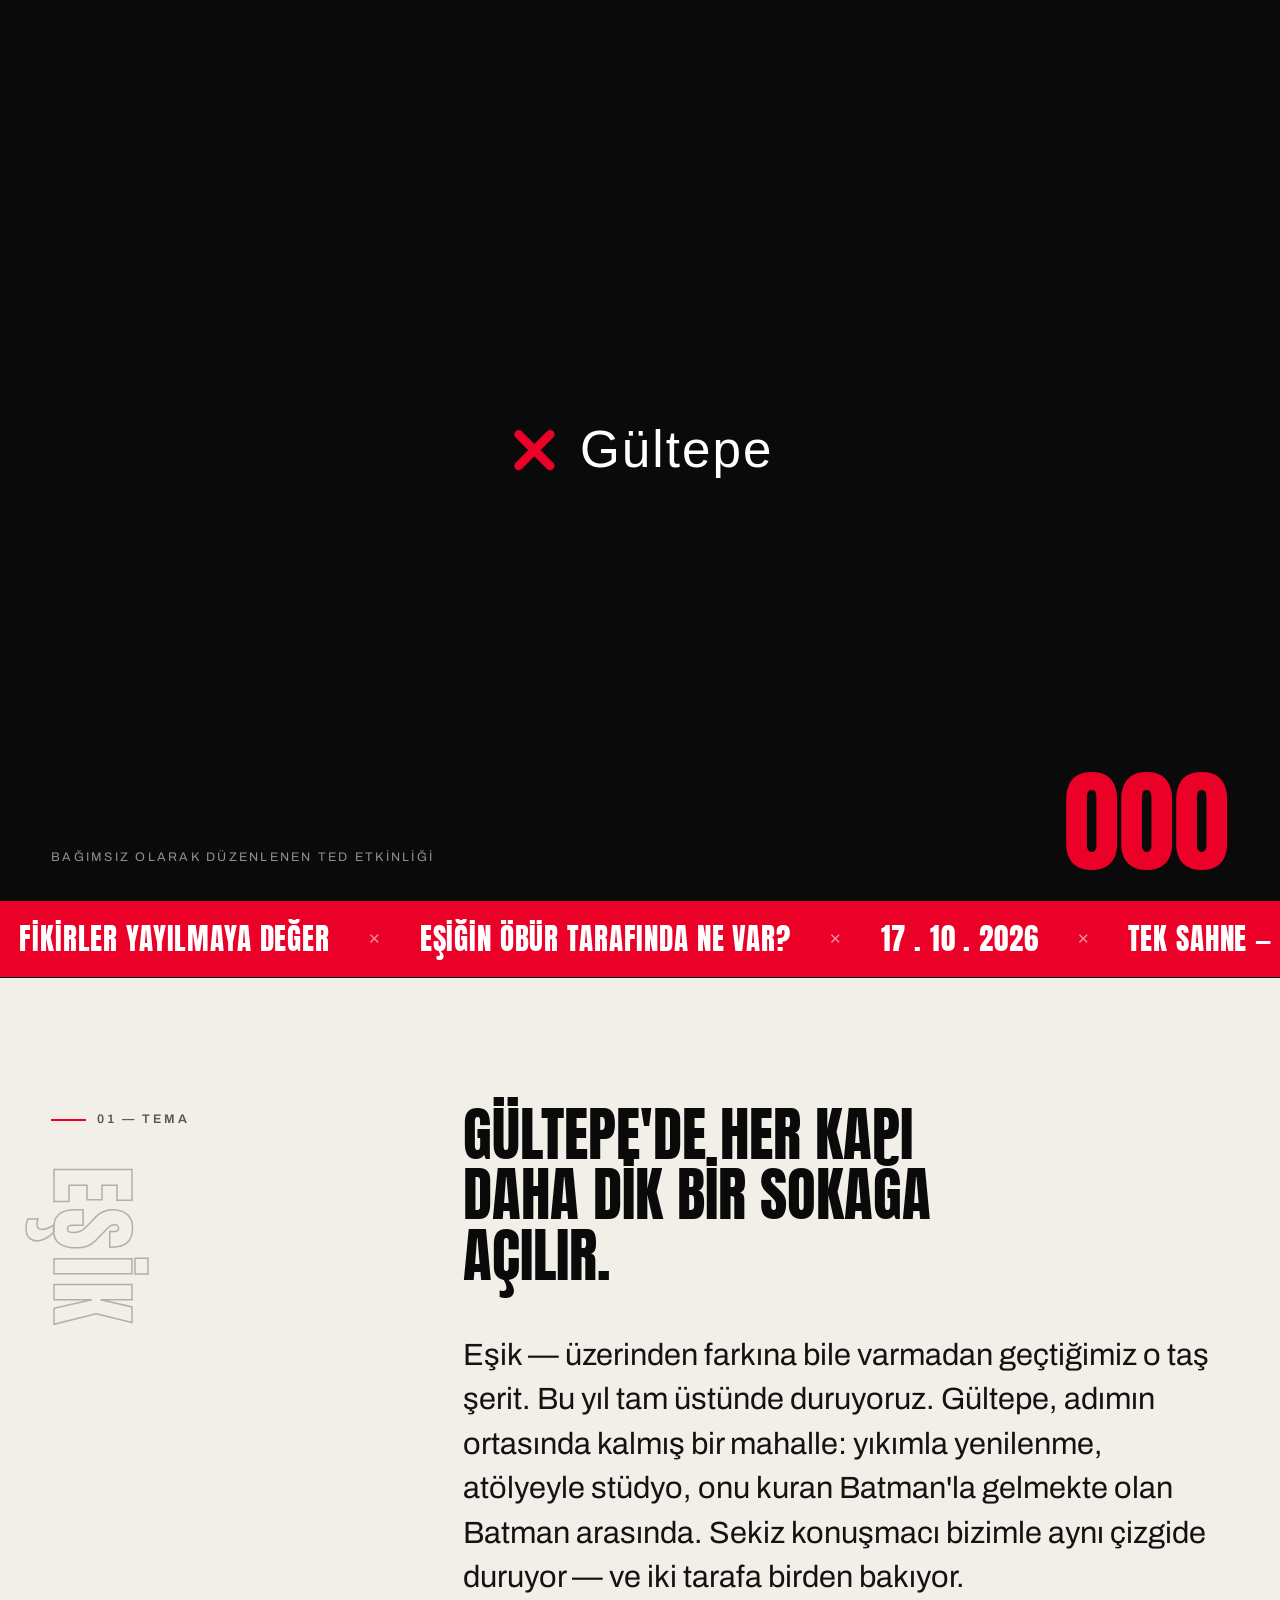
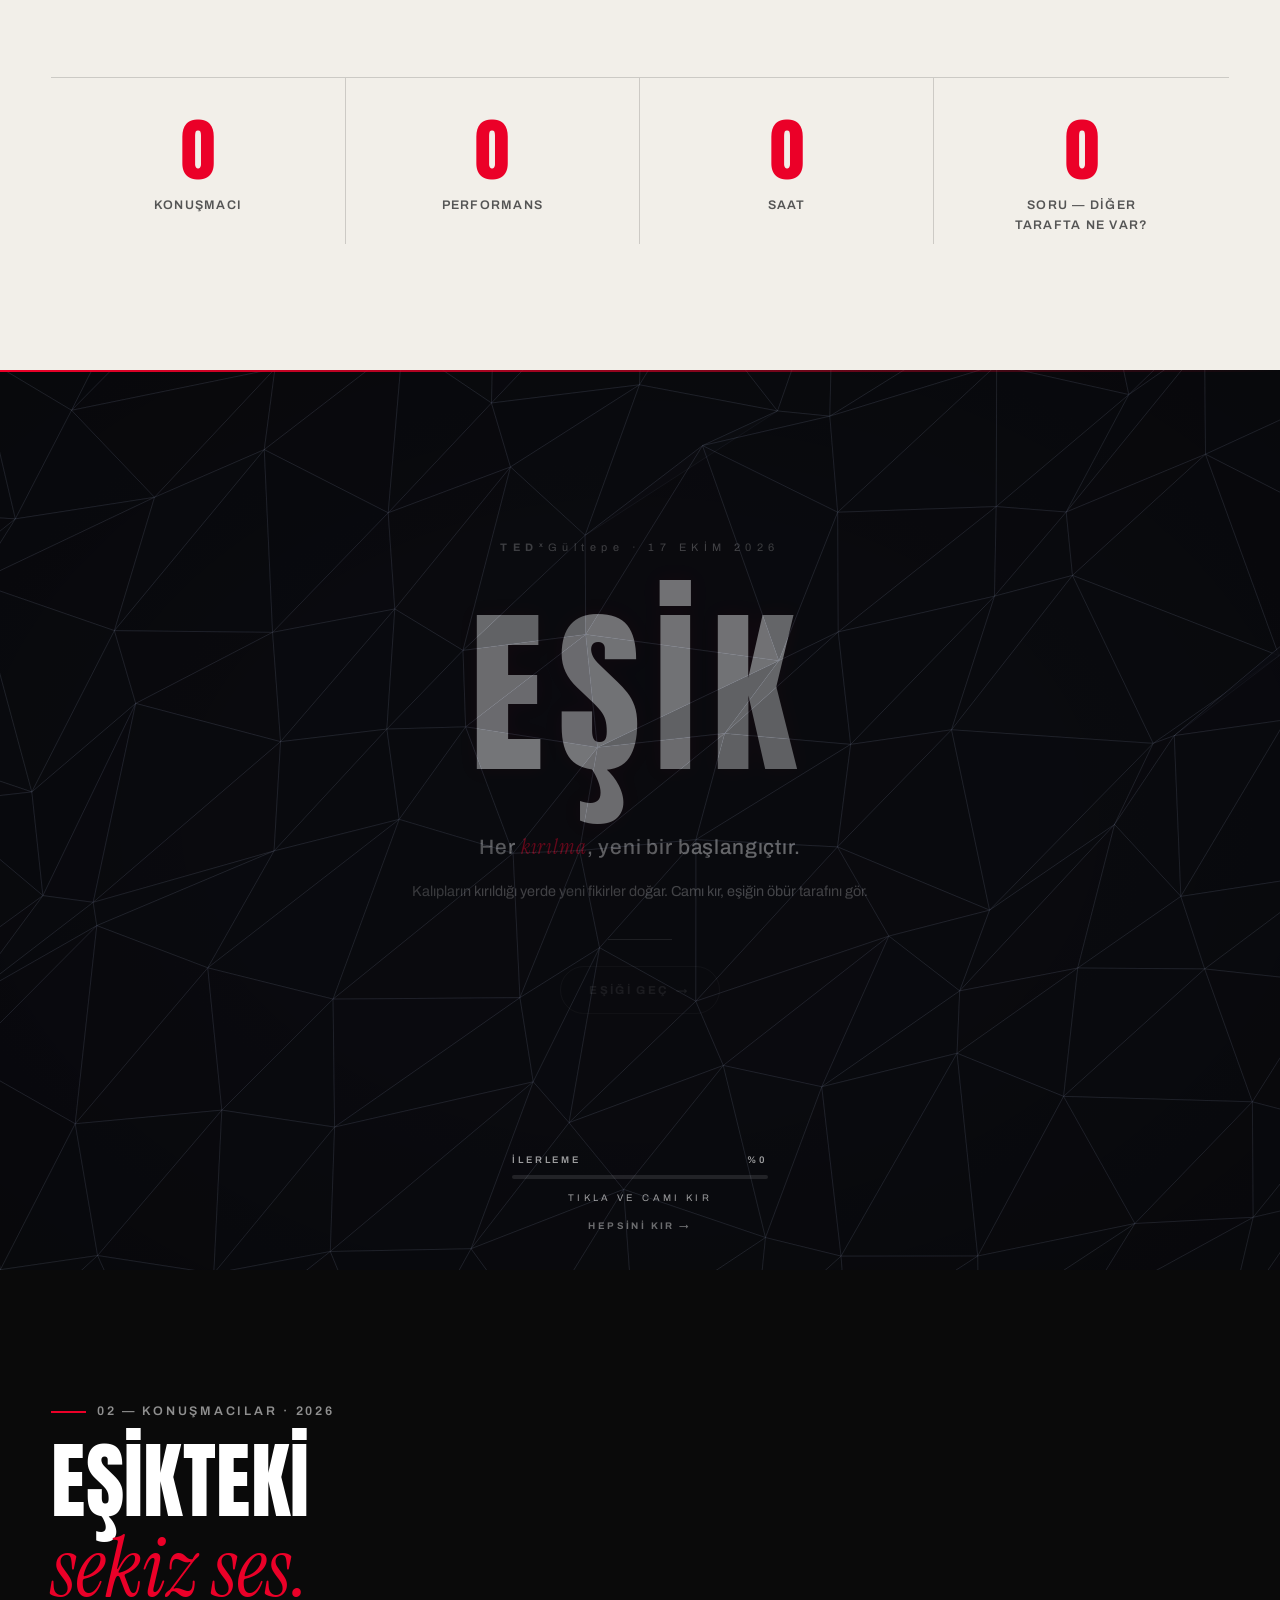
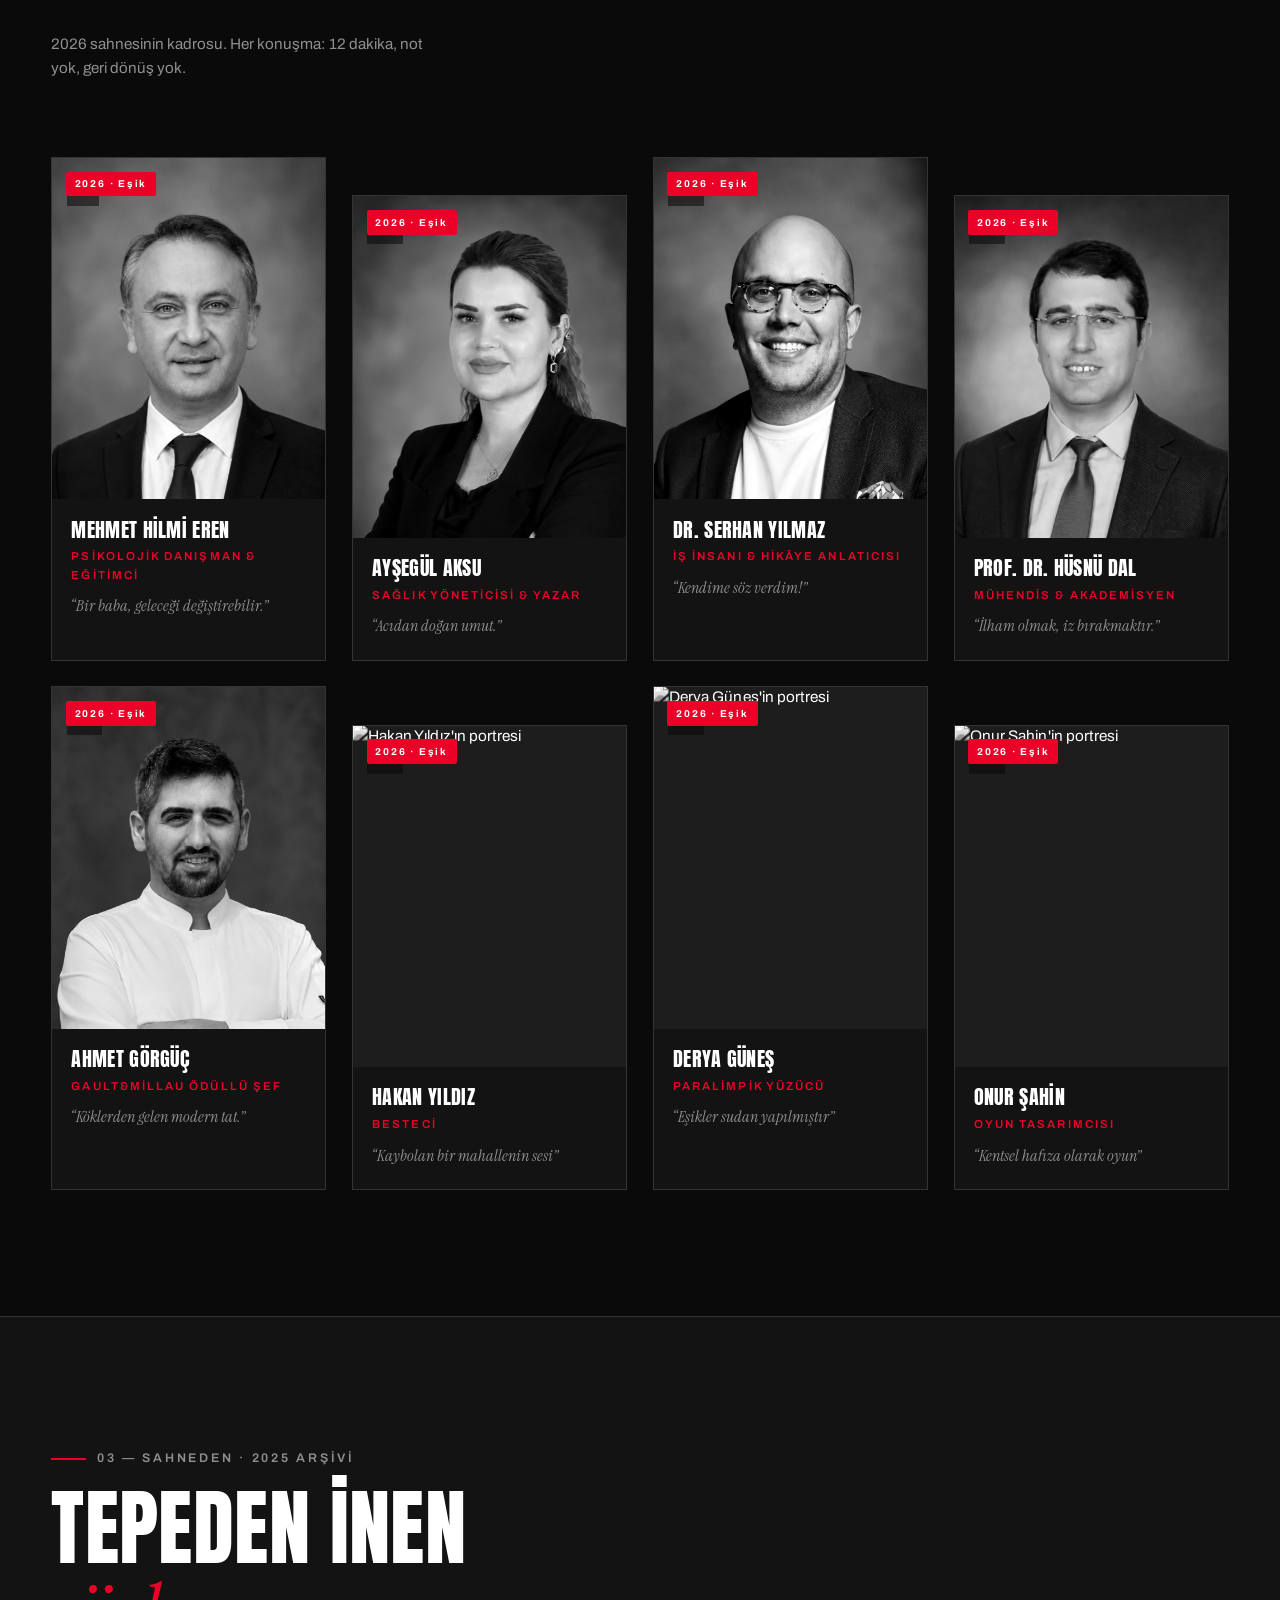
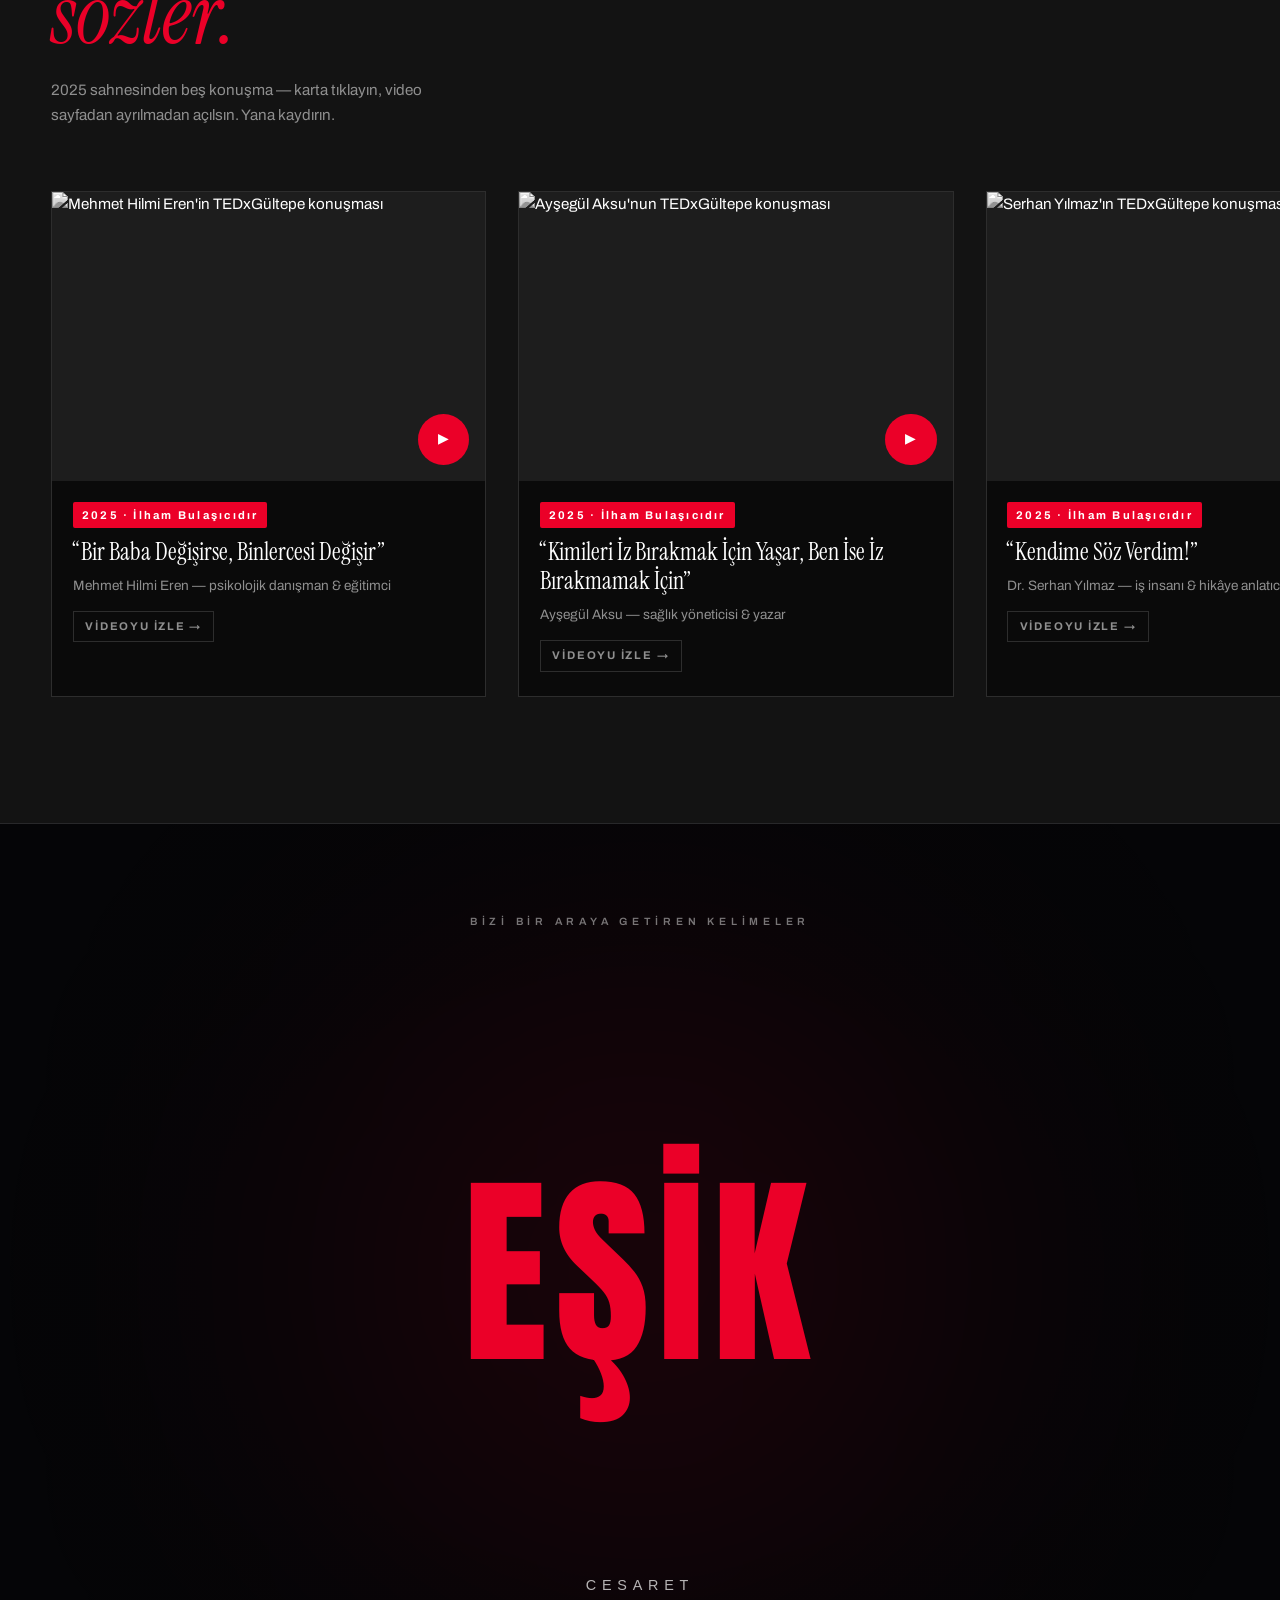
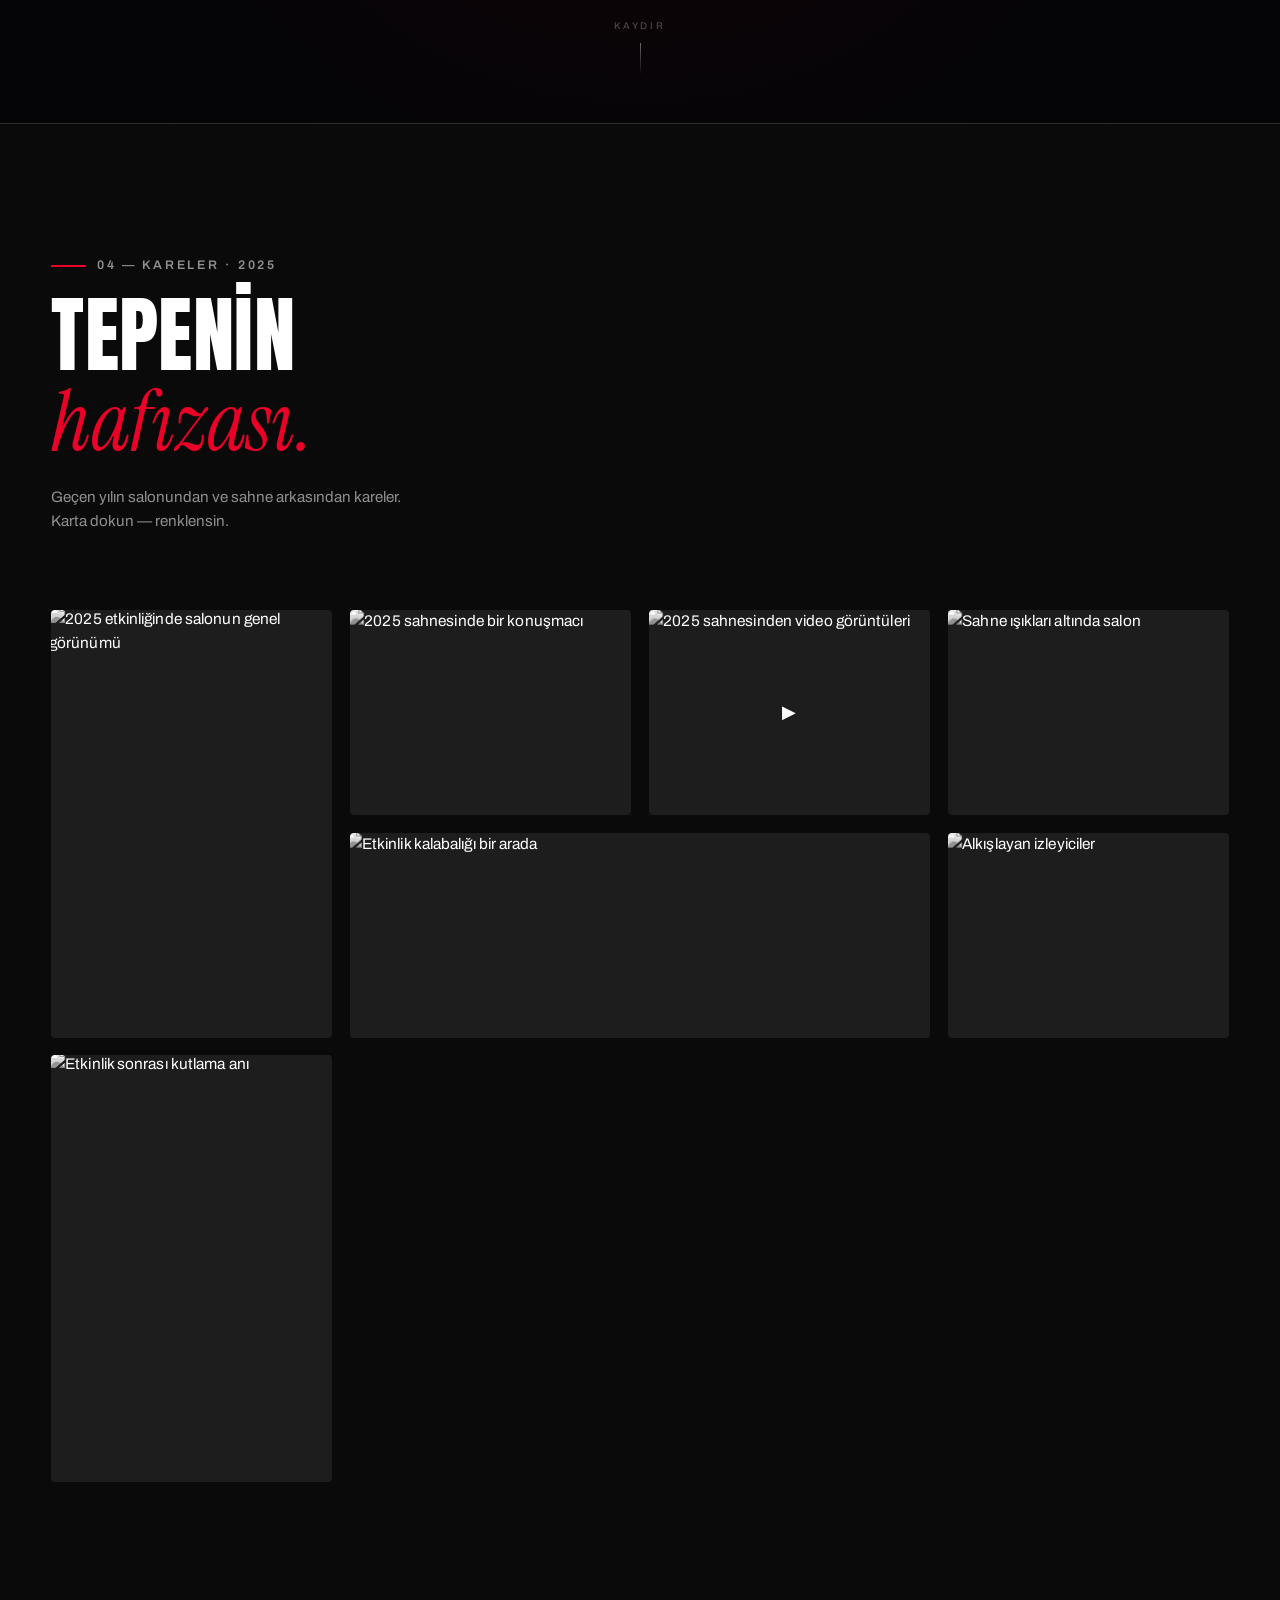
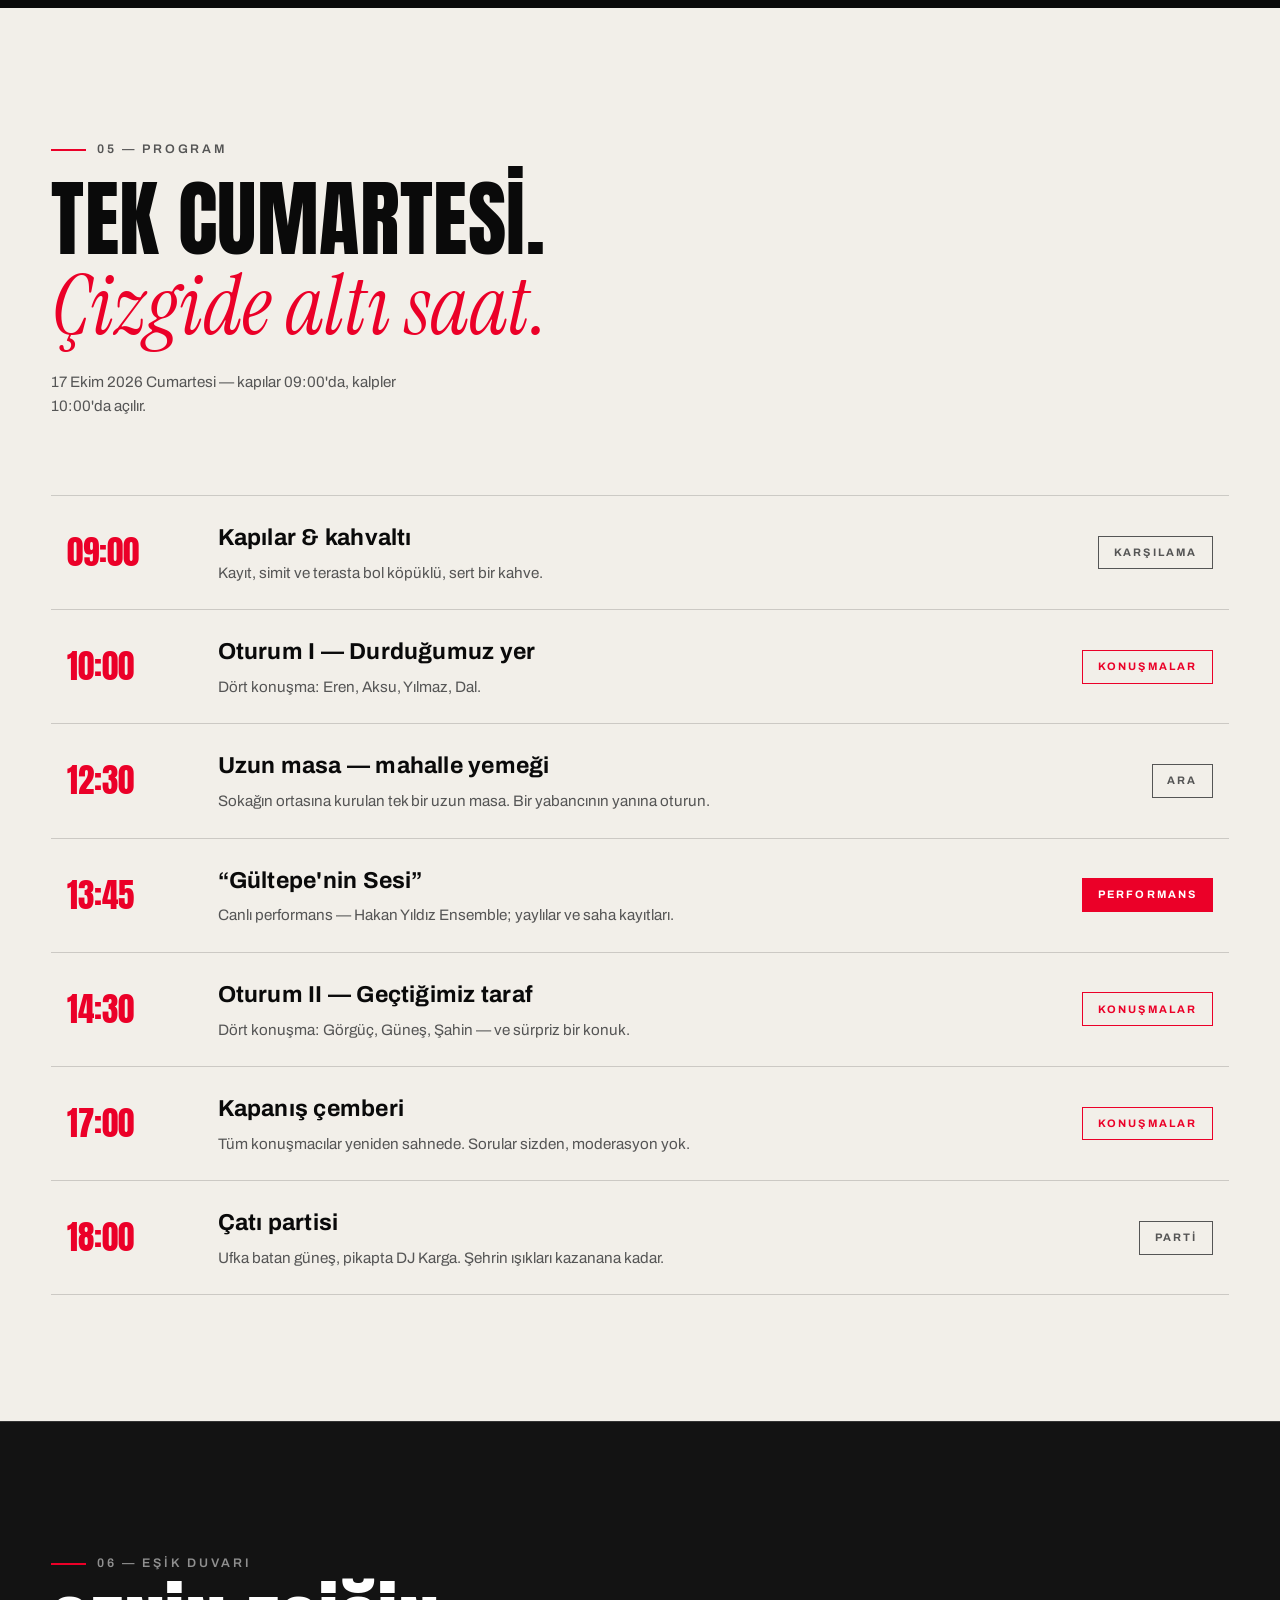
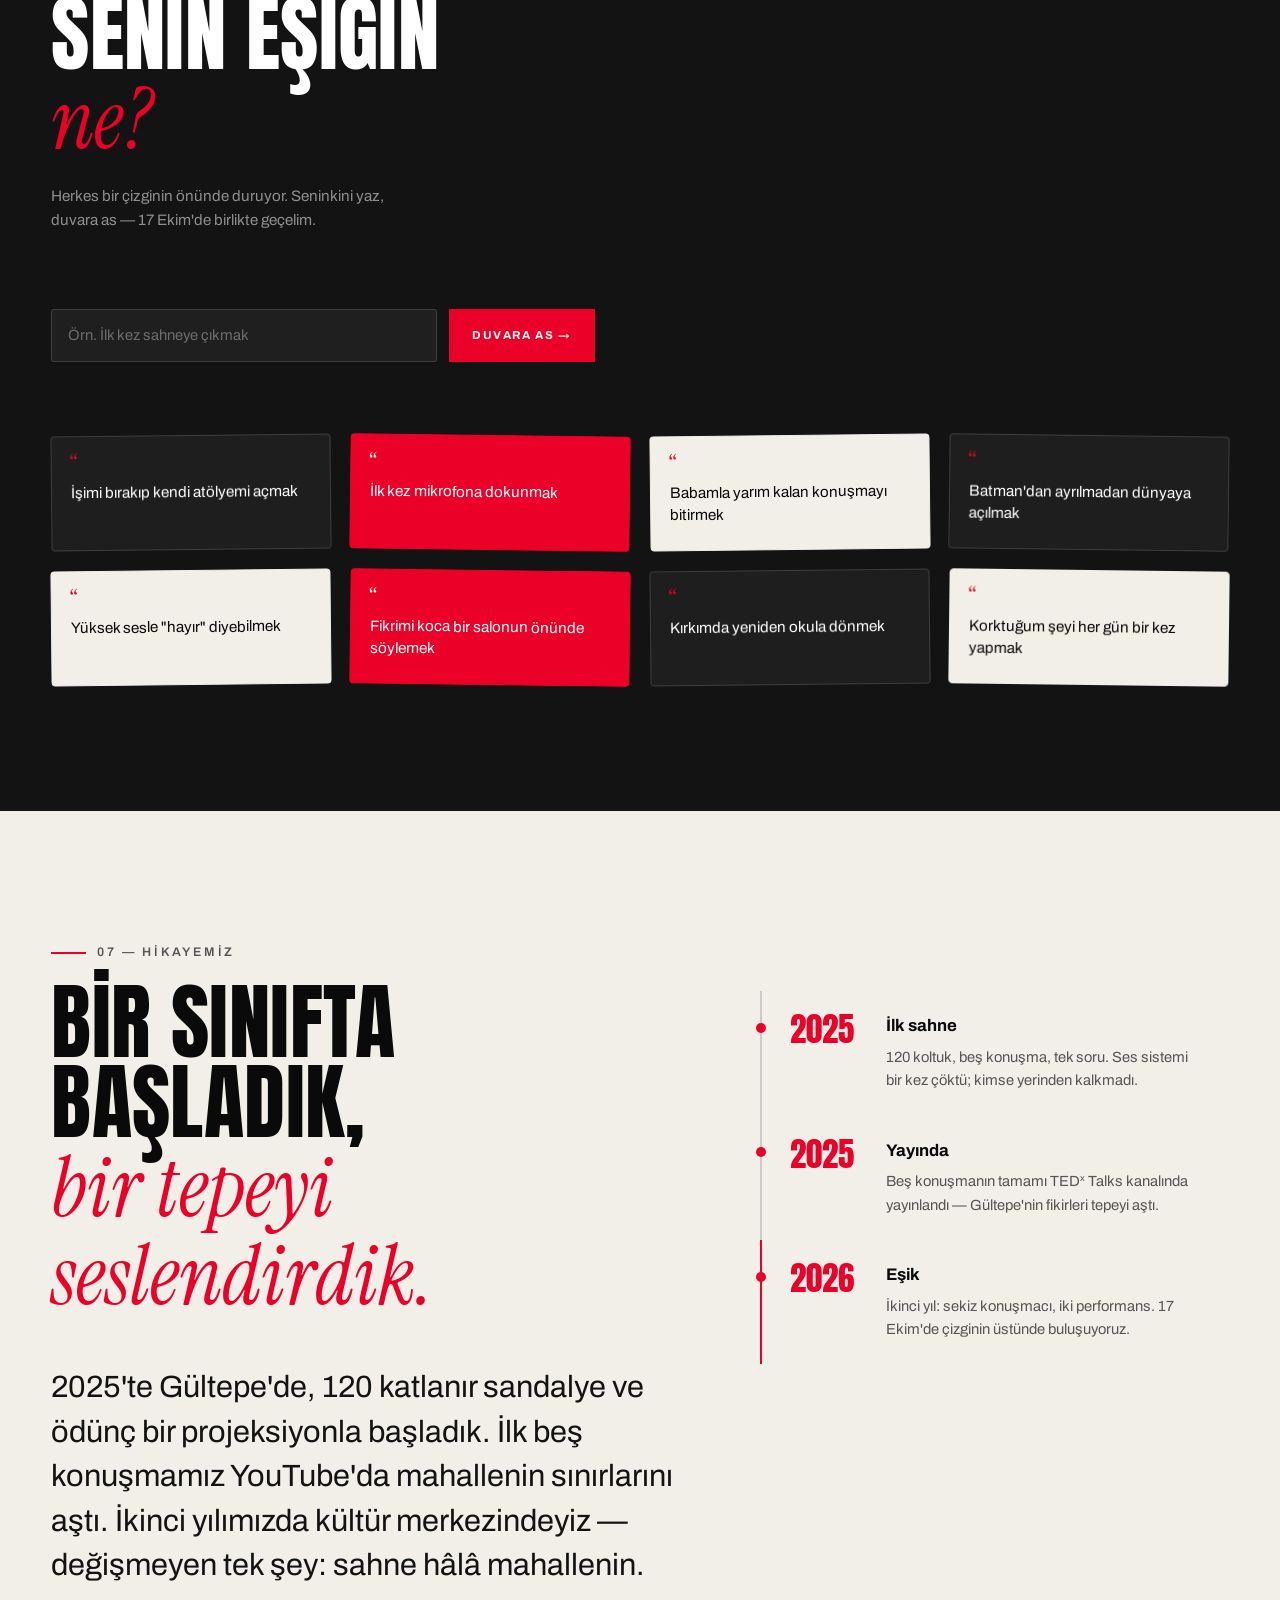
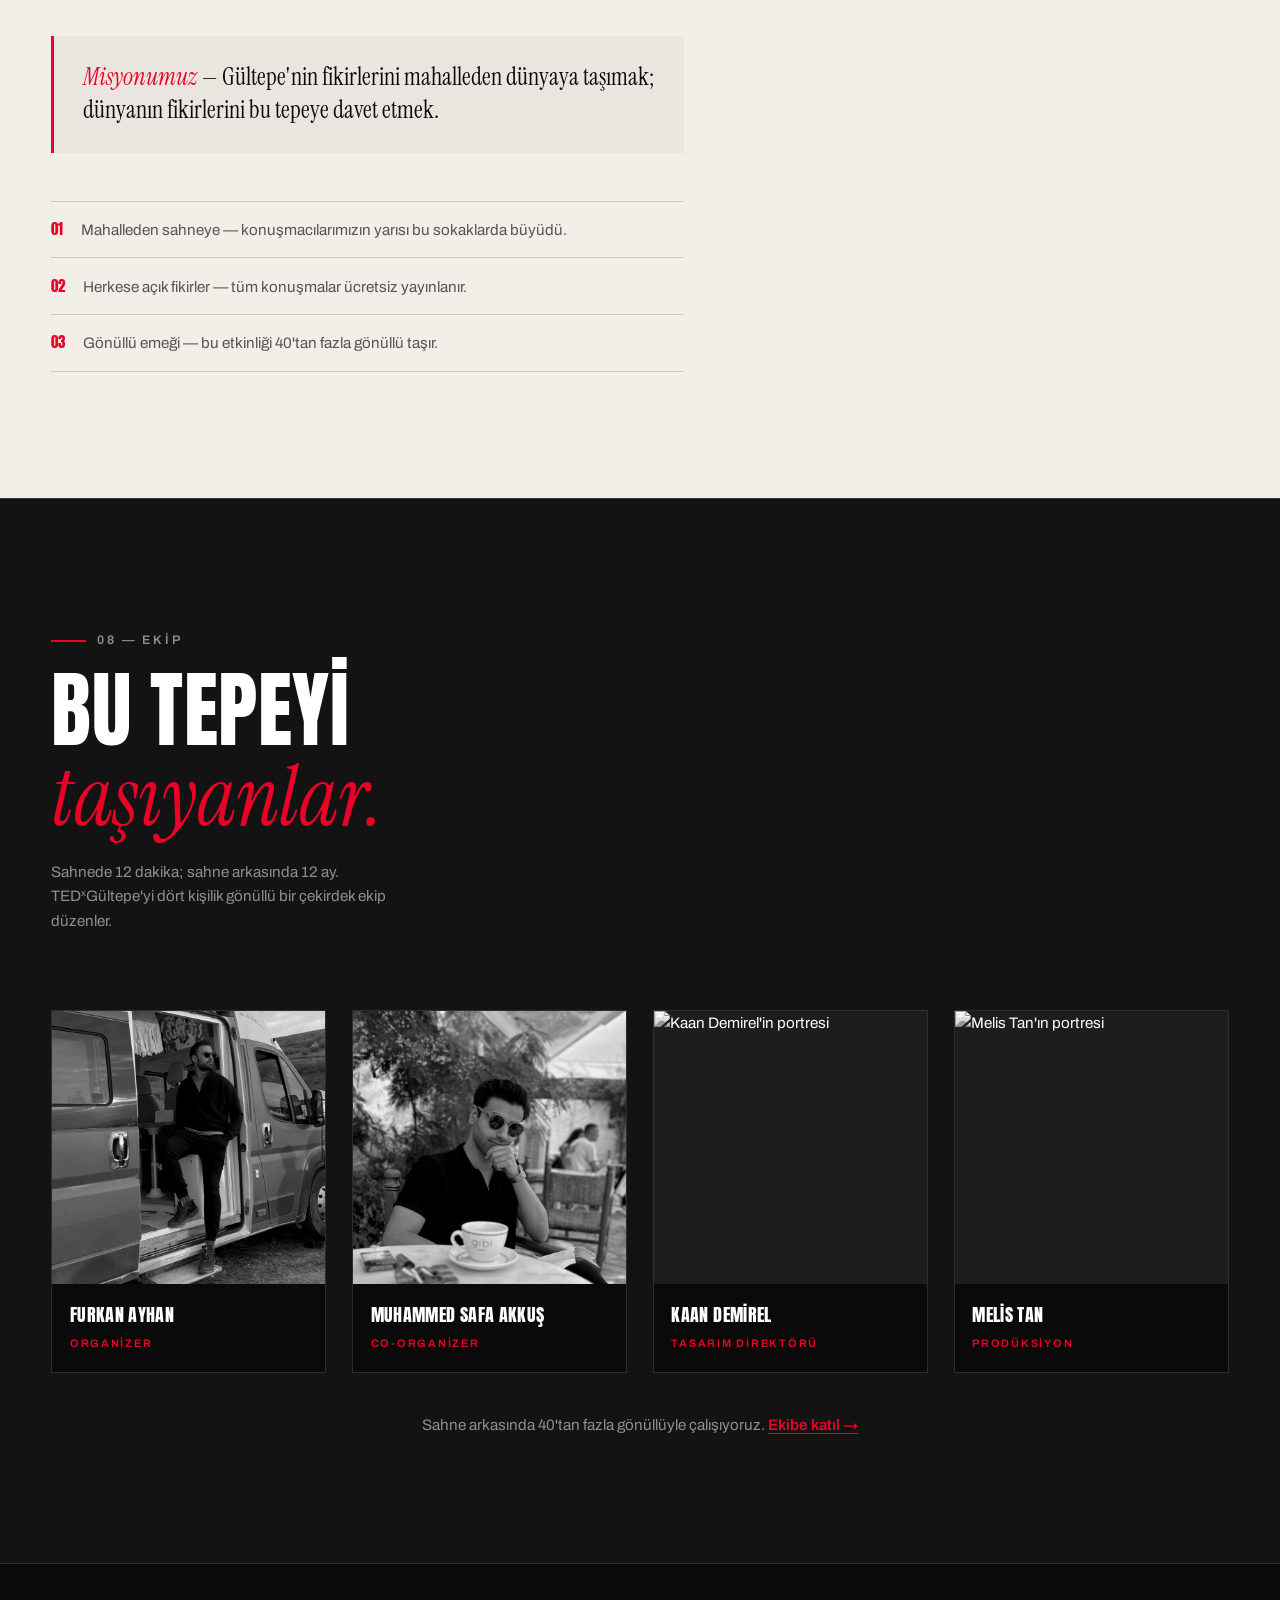
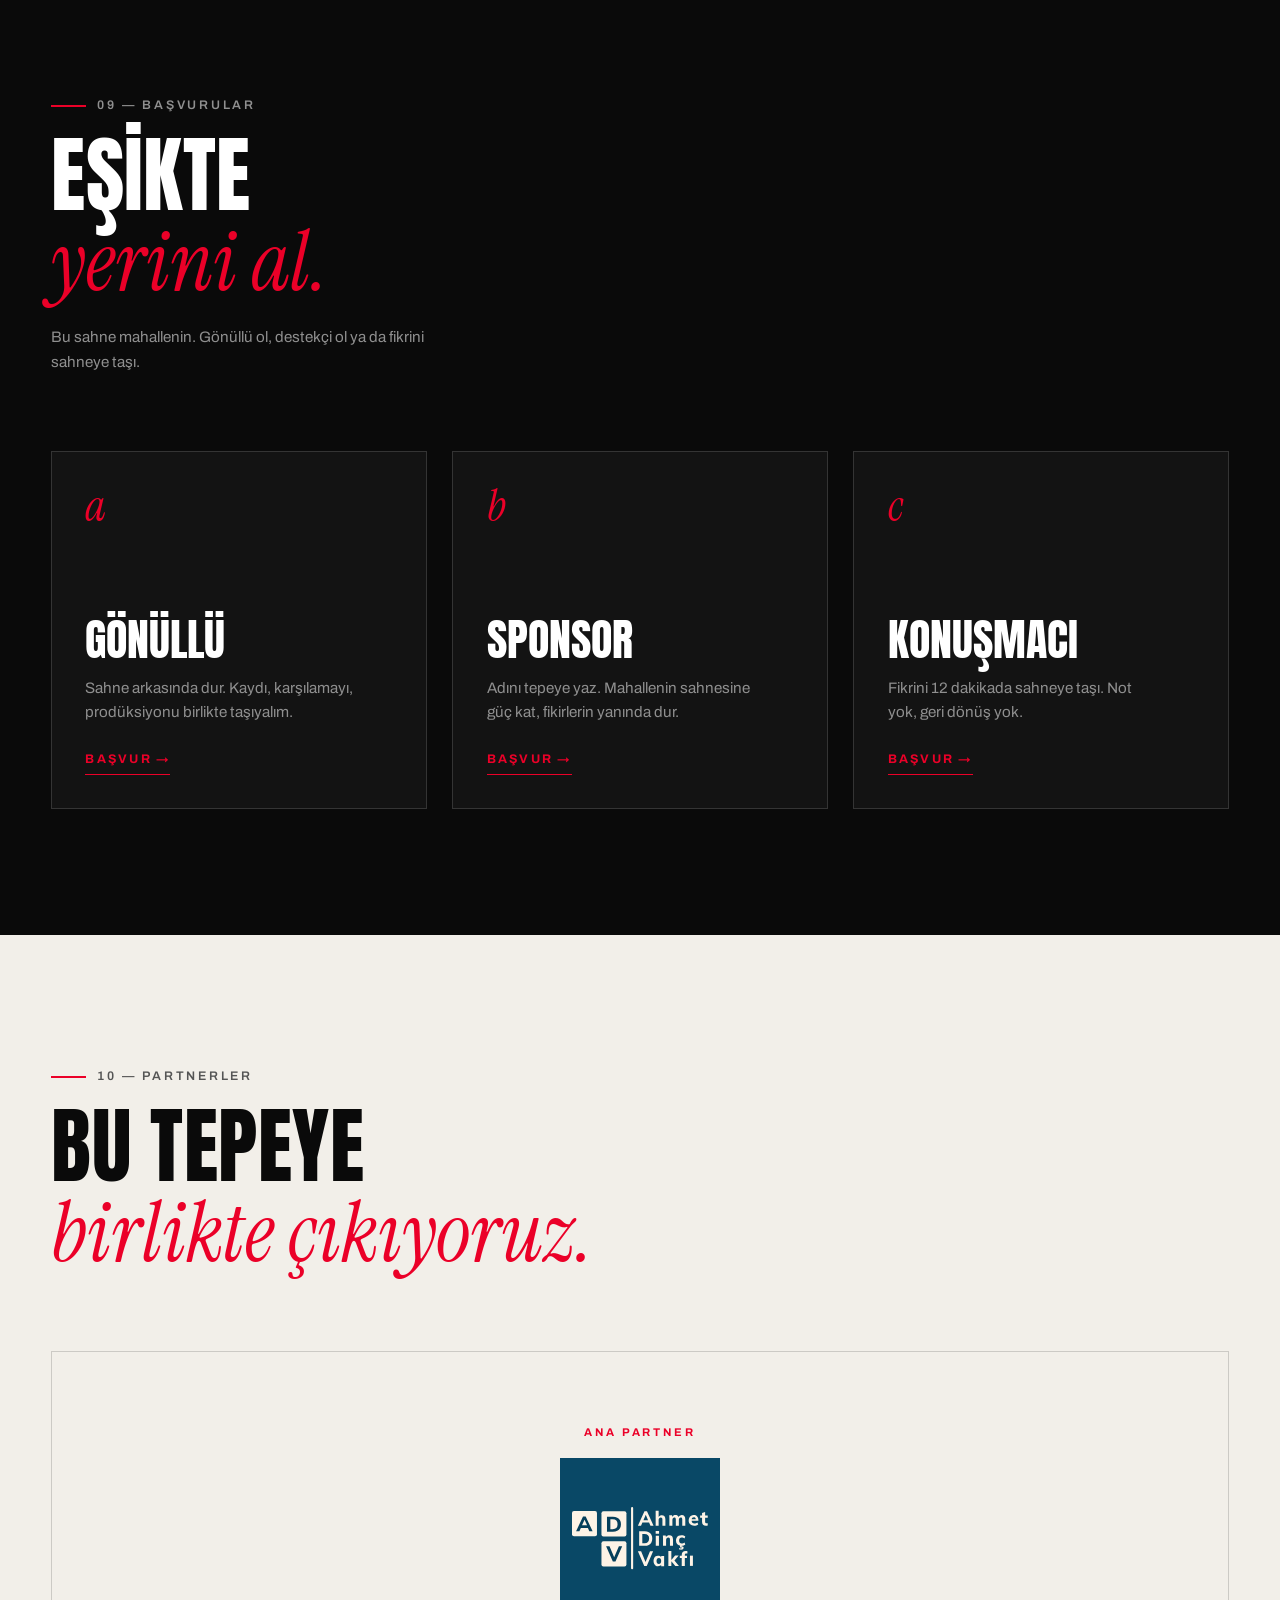
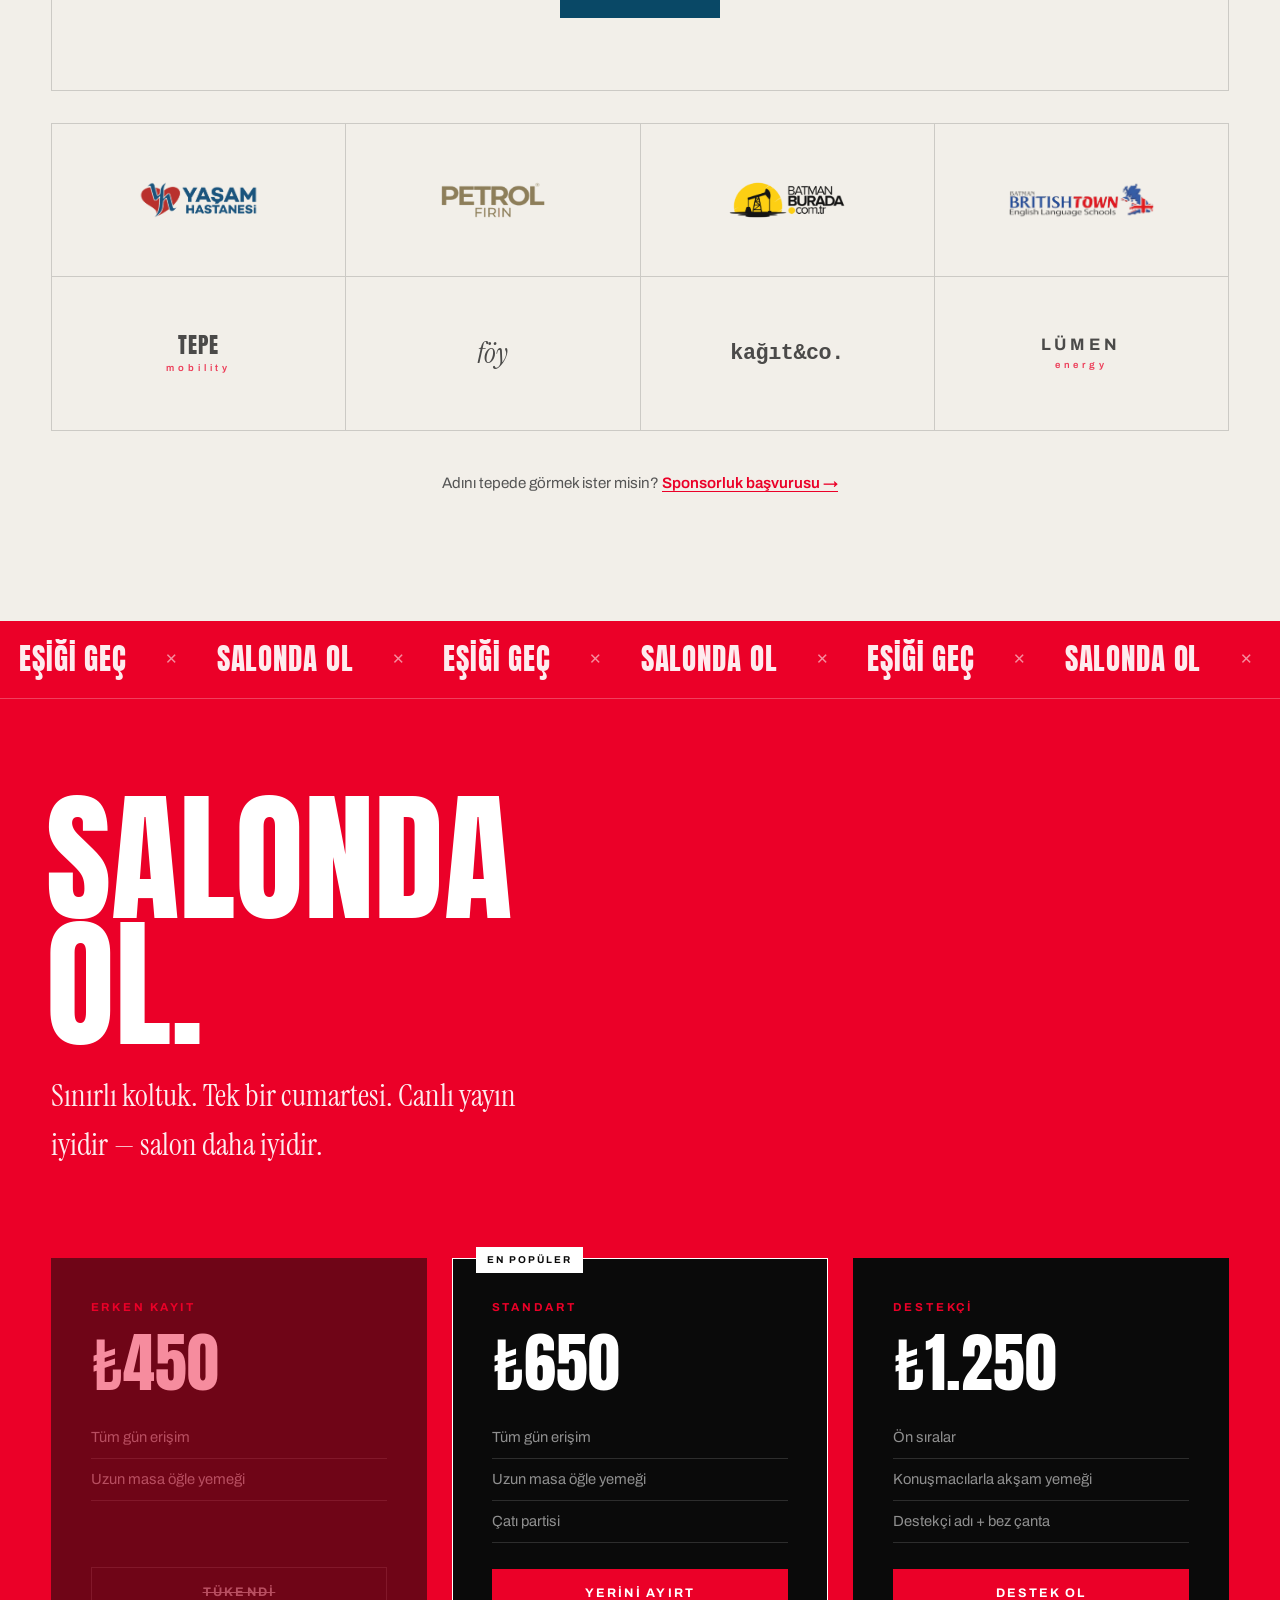
==== commit 2e02ad69: "Hero sponsor alanı sadeleşti + rozetlere tema adları (v=50) - Ana partner logosu şeritte diğerleriyl" ====
--- a/index.html
+++ b/index.html
@@ -27,7 +27,7 @@
   <link rel="preconnect" href="https://fonts.gstatic.com" crossorigin />
   <link href="https://fonts.googleapis.com/css2?family=Anton&family=Archivo:ital,wght@0,400;0,500;0,600;0,700;1,400&family=Instrument+Serif:ital@0;1&display=swap" rel="stylesheet" />
 
-  <link rel="stylesheet" href="css/style.css?v=49" />
+  <link rel="stylesheet" href="css/style.css?v=50" />
   <script type="application/ld+json">
   {
     "@context": "https://schema.org",
@@ -144,16 +144,12 @@
             <div class="hero__partners">
               <span class="hero__partners-label">Destekleyenler</span>
               <div class="hero__partners-row">
-                <span class="hp-main">
-                  <i class="hp-main__tag">Ana Partner</i>
-                  <img class="hp-logo-img hp-logo-img--main" src="img/sponsors/ahmet-dinc-vakfi.svg?v=37" alt="Ahmet Dinç Vakfı — ana partner" height="38" loading="lazy" />
-                </span>
+                <img class="hp-logo-img" src="img/sponsors/ahmet-dinc-vakfi.svg?v=37" alt="Ahmet Dinç Vakfı" height="30" loading="lazy" />
                 <img class="hp-logo-img" src="img/sponsors/sponsor-2.png?v=37" alt="Sponsor logosu" height="30" loading="lazy" />
                 <img class="hp-logo-img" src="img/sponsors/sponsor-3.png?v=37" alt="Sponsor logosu" height="30" loading="lazy" />
                 <img class="hp-logo-img" src="img/sponsors/sponsor-4.png?v=37" alt="Sponsor logosu" height="30" loading="lazy" />
                 <img class="hp-logo-img" src="img/sponsors/sponsor-5.png?v=37" alt="Sponsor logosu" height="30" loading="lazy" />
                 <a class="hp-logo hp-logo--sponsor" href="basvuru.html?tip=sponsor">Sponsor Ol <i>→</i></a>
-                <a class="hp-logo hp-logo--all" href="#partnerler">Tümü</a>
               </div>
             </div>
           </div>
@@ -201,10 +197,7 @@
           <span class="hcard__label">Destekleyenler</span>
           <div class="hcard__sponsors">
             <div class="hcard__sponsors-row">
-              <span class="hp-main">
-                <i class="hp-main__tag">Ana Partner</i>
-                <img class="hp-logo-img hp-logo-img--main" src="img/sponsors/ahmet-dinc-vakfi.svg?v=37" alt="Ahmet Dinç Vakfı — ana partner" height="34" loading="lazy" />
-              </span>
+              <img class="hp-logo-img" src="img/sponsors/ahmet-dinc-vakfi.svg?v=37" alt="Ahmet Dinç Vakfı" height="30" loading="lazy" />
               <img class="hp-logo-img" src="img/sponsors/sponsor-2.png?v=37" alt="Sponsor logosu" height="30" loading="lazy" />
               <img class="hp-logo-img" src="img/sponsors/sponsor-3.png?v=37" alt="Sponsor logosu" height="30" loading="lazy" />
               <img class="hp-logo-img" src="img/sponsors/sponsor-4.png?v=37" alt="Sponsor logosu" height="30" loading="lazy" />
@@ -334,7 +327,7 @@
         <ul class="spk-grid">
           <li class="spk-card" data-reveal>
             <figure class="spk-card__media">
-              <span class="spk-card__year">2026</span>
+              <span class="spk-card__year">2026 · Eşik</span>
               <img src="img/speakers/mehmet-hilmi-eren.png" alt="Mehmet Hilmi Eren'in portresi" width="492" height="875" loading="lazy" />
             </figure>
             <div class="spk-card__body">
@@ -347,7 +340,7 @@
 
           <li class="spk-card" data-reveal>
             <figure class="spk-card__media">
-              <span class="spk-card__year">2026</span>
+              <span class="spk-card__year">2026 · Eşik</span>
               <img src="img/speakers/aysegul-aksu.png" alt="Ayşegül Aksu'nun portresi" width="492" height="875" loading="lazy" />
             </figure>
             <div class="spk-card__body">
@@ -360,7 +353,7 @@
 
           <li class="spk-card" data-reveal>
             <figure class="spk-card__media">
-              <span class="spk-card__year">2026</span>
+              <span class="spk-card__year">2026 · Eşik</span>
               <img src="img/speakers/serhan-yilmaz.png" alt="Dr. Serhan Yılmaz'ın portresi" width="492" height="875" loading="lazy" />
             </figure>
             <div class="spk-card__body">
@@ -373,7 +366,7 @@
 
           <li class="spk-card" data-reveal>
             <figure class="spk-card__media">
-              <span class="spk-card__year">2026</span>
+              <span class="spk-card__year">2026 · Eşik</span>
               <img src="img/speakers/husnu-dal.png" alt="Prof. Dr. Hüsnü Dal'ın portresi" width="492" height="875" loading="lazy" />
             </figure>
             <div class="spk-card__body">
@@ -386,7 +379,7 @@
 
           <li class="spk-card" data-reveal>
             <figure class="spk-card__media">
-              <span class="spk-card__year">2026</span>
+              <span class="spk-card__year">2026 · Eşik</span>
               <img src="img/speakers/ahmet-gorguc.png" alt="Ahmet Görgüç'ün portresi" width="492" height="875" loading="lazy" />
             </figure>
             <div class="spk-card__body">
@@ -399,7 +392,7 @@
 
           <li class="spk-card" data-reveal>
             <figure class="spk-card__media">
-              <span class="spk-card__year">2026</span>
+              <span class="spk-card__year">2026 · Eşik</span>
               <img src="https://images.unsplash.com/photo-1506794778202-cad84cf45f1d?auto=format&fit=crop&w=700&q=80&sat=-100" alt="Hakan Yıldız'ın portresi" width="700" height="875" loading="lazy" />
             </figure>
             <div class="spk-card__body">
@@ -412,7 +405,7 @@
 
           <li class="spk-card" data-reveal>
             <figure class="spk-card__media">
-              <span class="spk-card__year">2026</span>
+              <span class="spk-card__year">2026 · Eşik</span>
               <img src="https://images.unsplash.com/photo-1517841905240-472988babdf9?auto=format&fit=crop&w=700&q=80&sat=-100" alt="Derya Güneş'in portresi" width="700" height="875" loading="lazy" />
             </figure>
             <div class="spk-card__body">
@@ -425,7 +418,7 @@
 
           <li class="spk-card" data-reveal>
             <figure class="spk-card__media">
-              <span class="spk-card__year">2026</span>
+              <span class="spk-card__year">2026 · Eşik</span>
               <img src="https://images.unsplash.com/photo-1539571696357-5a69c17a67c6?auto=format&fit=crop&w=700&q=80&sat=-100" alt="Onur Şahin'in portresi" width="700" height="875" loading="lazy" />
             </figure>
             <div class="spk-card__body">
@@ -455,7 +448,7 @@
               <span class="hl-card__play" aria-hidden="true">▶︎</span>
             </figure>
             <div class="hl-card__meta">
-              <span class="hl-card__year">2025</span>
+              <span class="hl-card__year">2025 · İlham Bulaşıcıdır</span>
               <h3>“Bir Baba Değişirse, Binlercesi Değişir”</h3>
               <p>Mehmet Hilmi Eren — psikolojik danışman &amp; eğitimci</p>
               <span class="hl-card__views">Videoyu izle →</span>
@@ -468,7 +461,7 @@
               <span class="hl-card__play" aria-hidden="true">▶︎</span>
             </figure>
             <div class="hl-card__meta">
-              <span class="hl-card__year">2025</span>
+              <span class="hl-card__year">2025 · İlham Bulaşıcıdır</span>
               <h3>“Kimileri İz Bırakmak İçin Yaşar, Ben İse İz Bırakmamak İçin”</h3>
               <p>Ayşegül Aksu — sağlık yöneticisi &amp; yazar</p>
               <span class="hl-card__views">Videoyu izle →</span>
@@ -481,7 +474,7 @@
               <span class="hl-card__play" aria-hidden="true">▶︎</span>
             </figure>
             <div class="hl-card__meta">
-              <span class="hl-card__year">2025</span>
+              <span class="hl-card__year">2025 · İlham Bulaşıcıdır</span>
               <h3>“Kendime Söz Verdim!”</h3>
               <p>Dr. Serhan Yılmaz — iş insanı &amp; hikâye anlatıcısı</p>
               <span class="hl-card__views">Videoyu izle →</span>
@@ -494,7 +487,7 @@
               <span class="hl-card__play" aria-hidden="true">▶︎</span>
             </figure>
             <div class="hl-card__meta">
-              <span class="hl-card__year">2025</span>
+              <span class="hl-card__year">2025 · İlham Bulaşıcıdır</span>
               <h3>“Rezonans ve İlham: Kendi Yolunu Bulma Sanatı”</h3>
               <p>Prof. Dr. Hüsnü Dal — mühendis &amp; akademisyen</p>
               <span class="hl-card__views">Videoyu izle →</span>
@@ -507,7 +500,7 @@
               <span class="hl-card__play" aria-hidden="true">▶︎</span>
             </figure>
             <div class="hl-card__meta">
-              <span class="hl-card__year">2025</span>
+              <span class="hl-card__year">2025 · İlham Bulaşıcıdır</span>
               <h3>“Durursan Çürürsün”</h3>
               <p>Ahmet Görgüç — Gault&amp;Millau ödüllü şef</p>
               <span class="hl-card__views">Videoyu izle →</span>
--- a/css/style.css
+++ b/css/style.css
@@ -2643,38 +2643,15 @@
   border-radius: 2px;
 }
 
-/* --- Hero: çift CTA + ana partner + sponsor linki --- */
+/* --- Hero: CTA satırı + sponsor linki --- */
 .hero__cta-row {
   display: flex;
   align-items: center;
   gap: 0.9rem;
   flex-wrap: wrap;
 }
-.hp-main {
-  position: relative;
-  display: inline-flex;
-  align-items: center;
-  margin-top: 0.5rem;
-}
-.hp-main__tag {
-  position: absolute;
-  top: -0.62rem;
-  left: 50%;
-  transform: translateX(-50%);
-  font-style: normal;
-  font-size: 0.5rem;
-  font-weight: 700;
-  letter-spacing: 0.22em;
-  text-transform: uppercase;
-  color: var(--c-red);
-  white-space: nowrap;
-}
-.hp-logo-img--main {
-  height: 3.4rem;
-  max-width: 13rem;
-  opacity: 1;
-  box-shadow: 0 0 0 1px var(--c-red);
-}
+/* Sponsor Ol butonu yalnız mobil hero düzeninde görünür */
+.hero__cta--sponsor { display: none; }
 .hp-logo--sponsor {
   color: var(--c-red);
   opacity: 0.95;
@@ -2848,7 +2825,7 @@
   .wall__form { flex-direction: column; }
   .wall__form .btn { align-self: flex-start; }
   .wall__grid { grid-template-columns: repeat(auto-fill, minmax(12rem, 1fr)); }
-  .hp-logo-img--main { height: 2.7rem; max-width: 10rem; }
+  .hero__cta--sponsor { display: inline-flex; }
 }
 @media (max-width: 480px) {
   .snaps__grid { grid-template-columns: 1fr; grid-auto-rows: 11rem; }
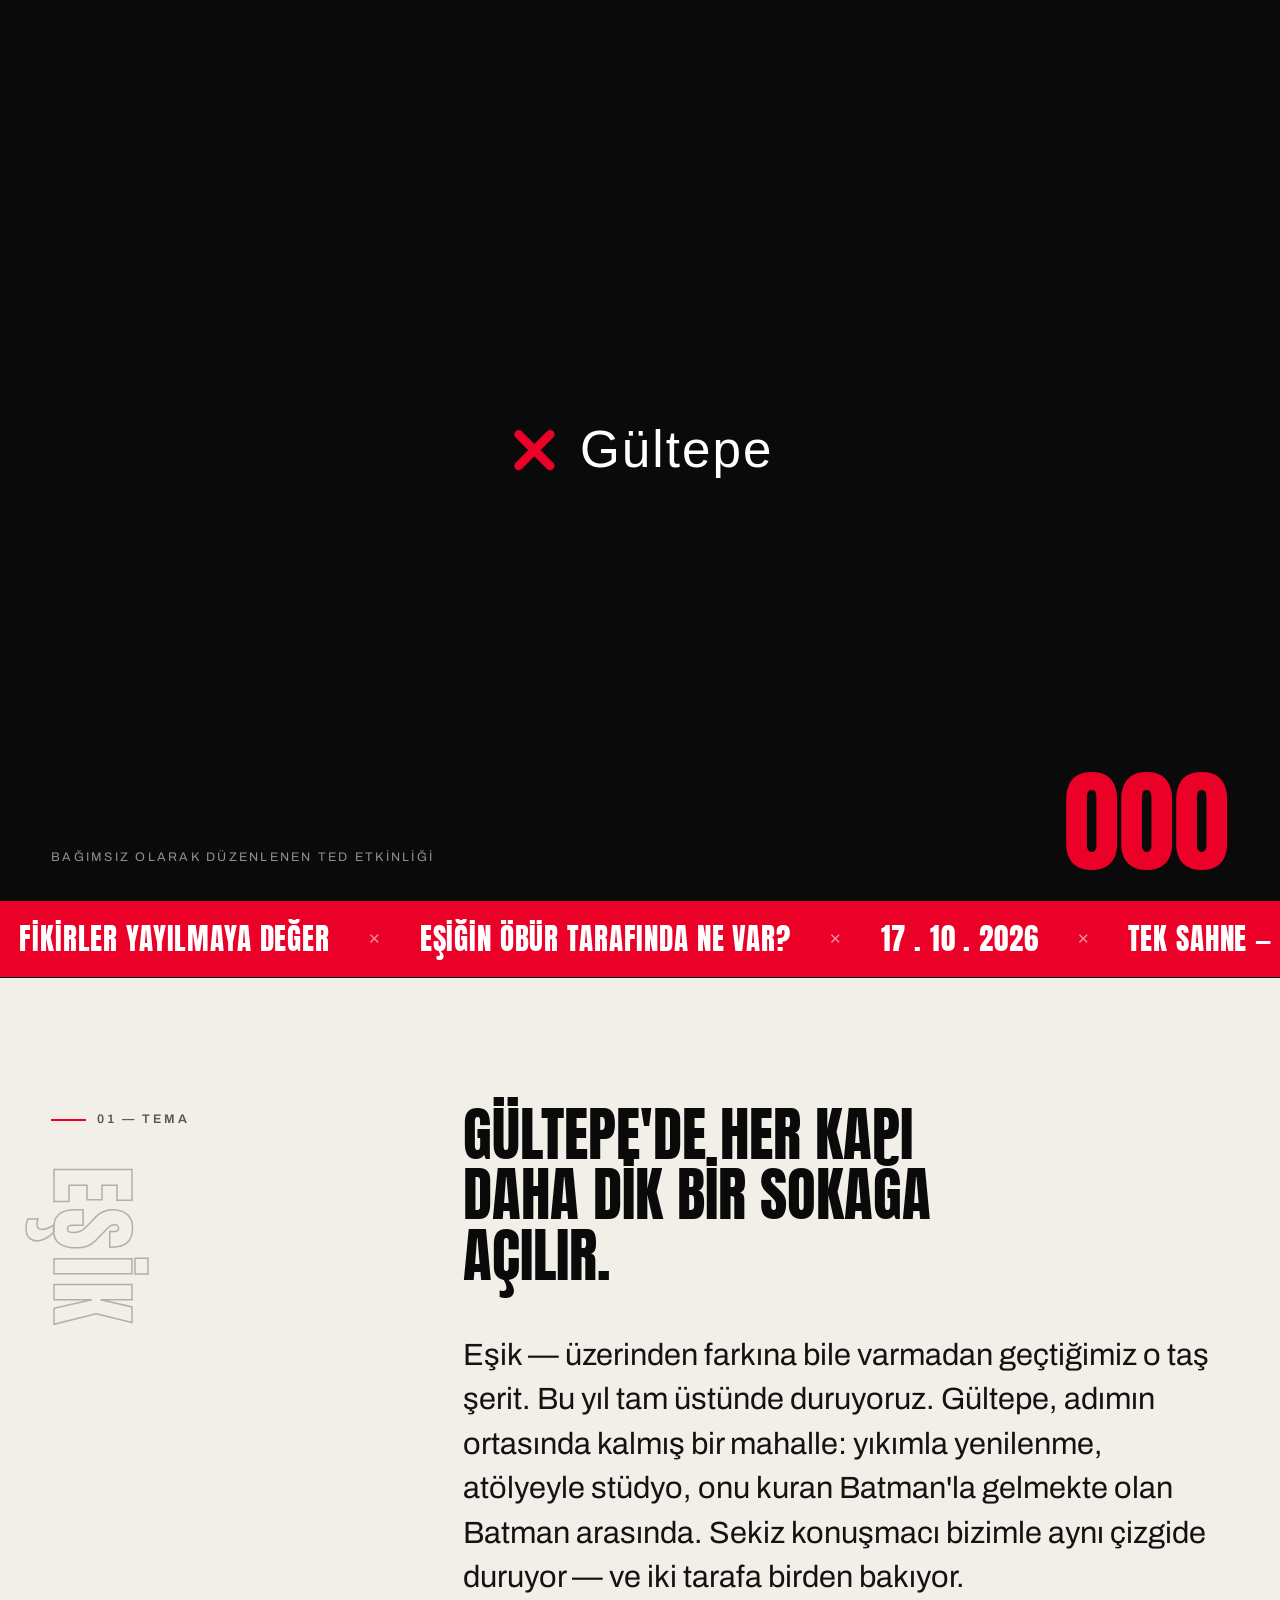
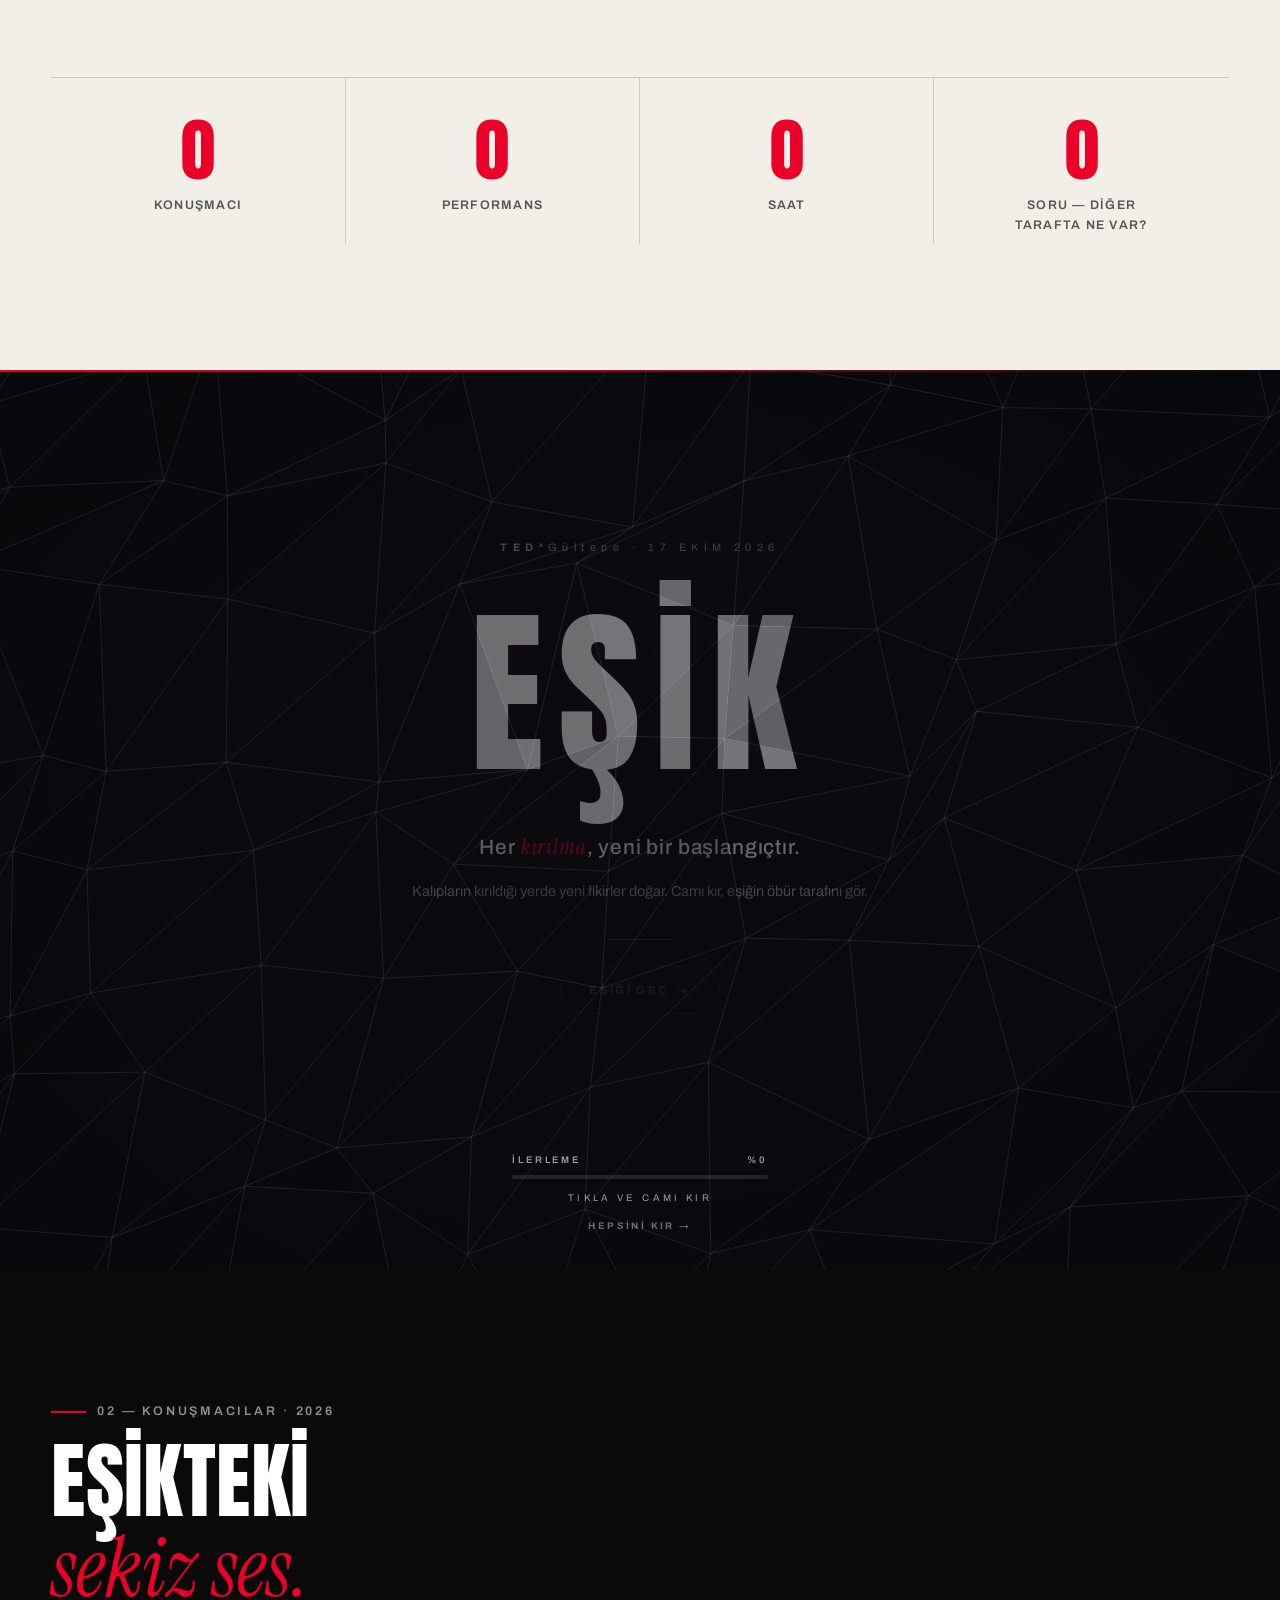
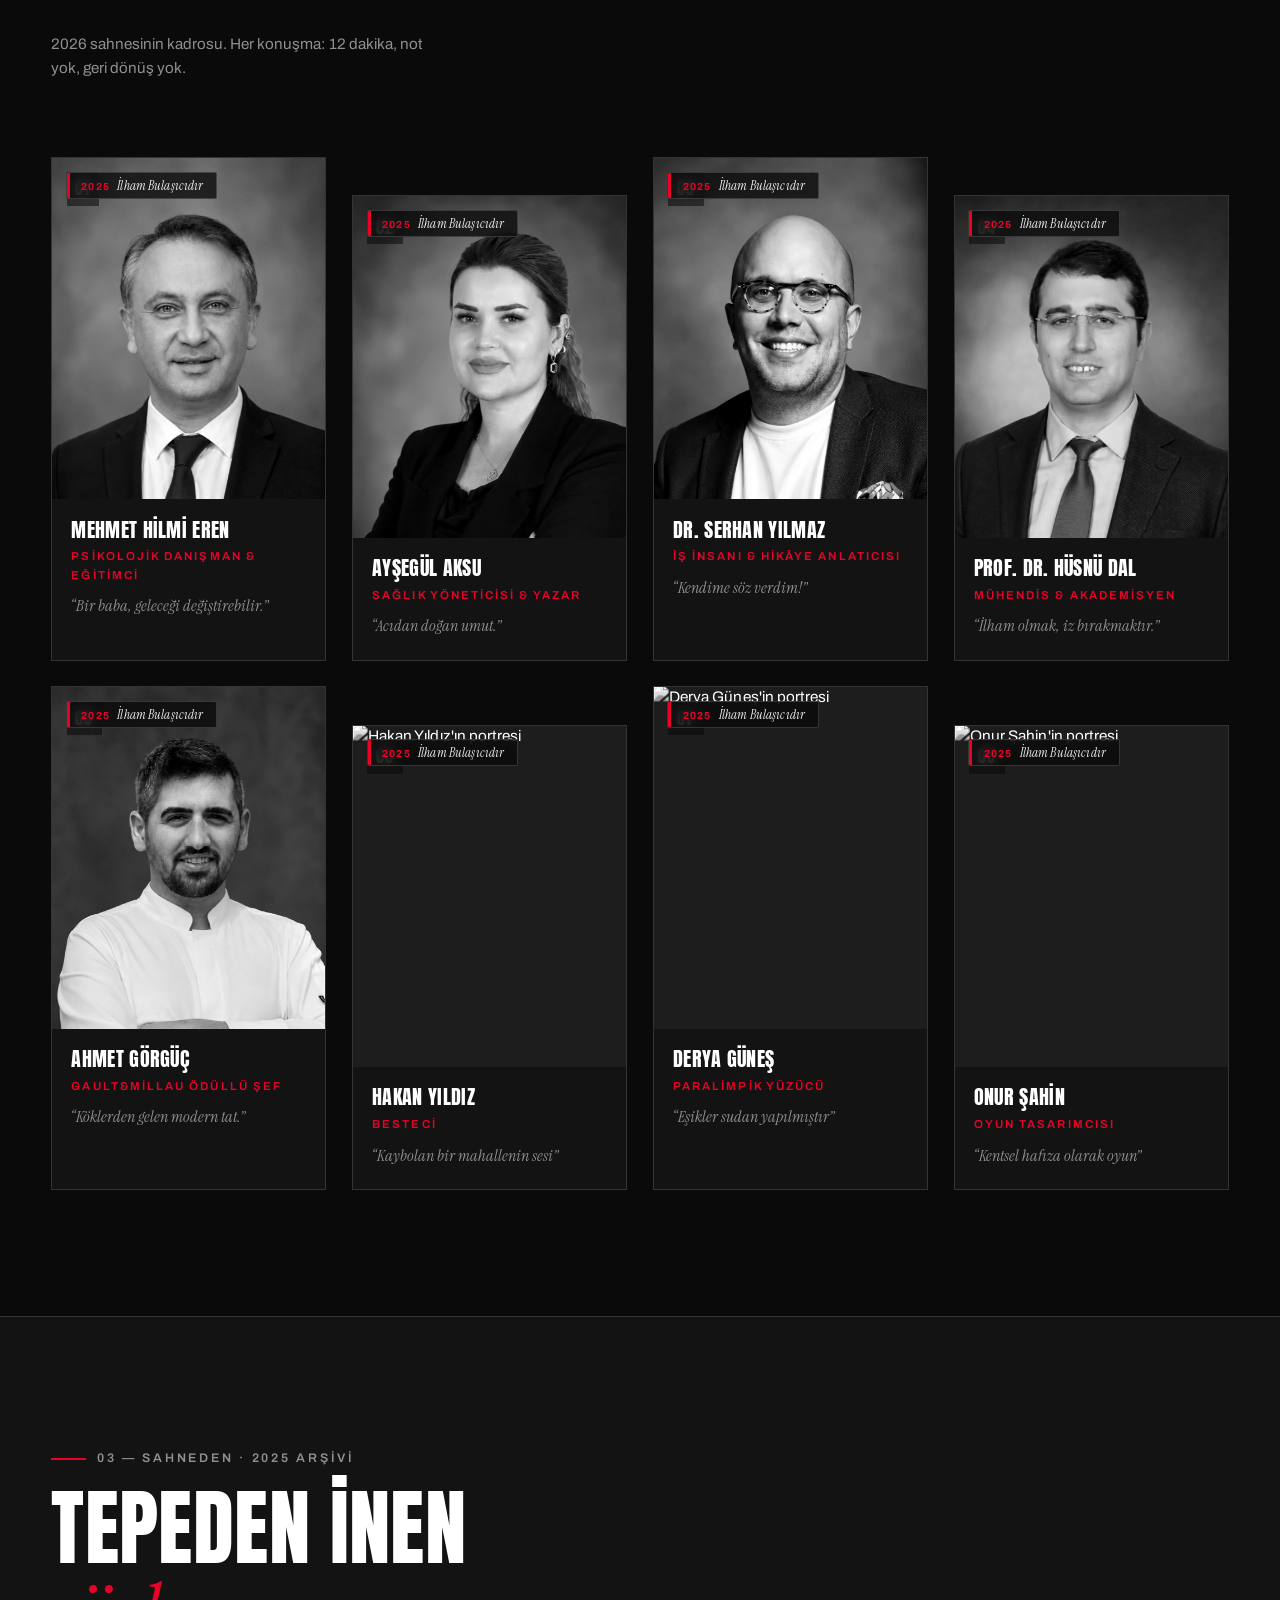
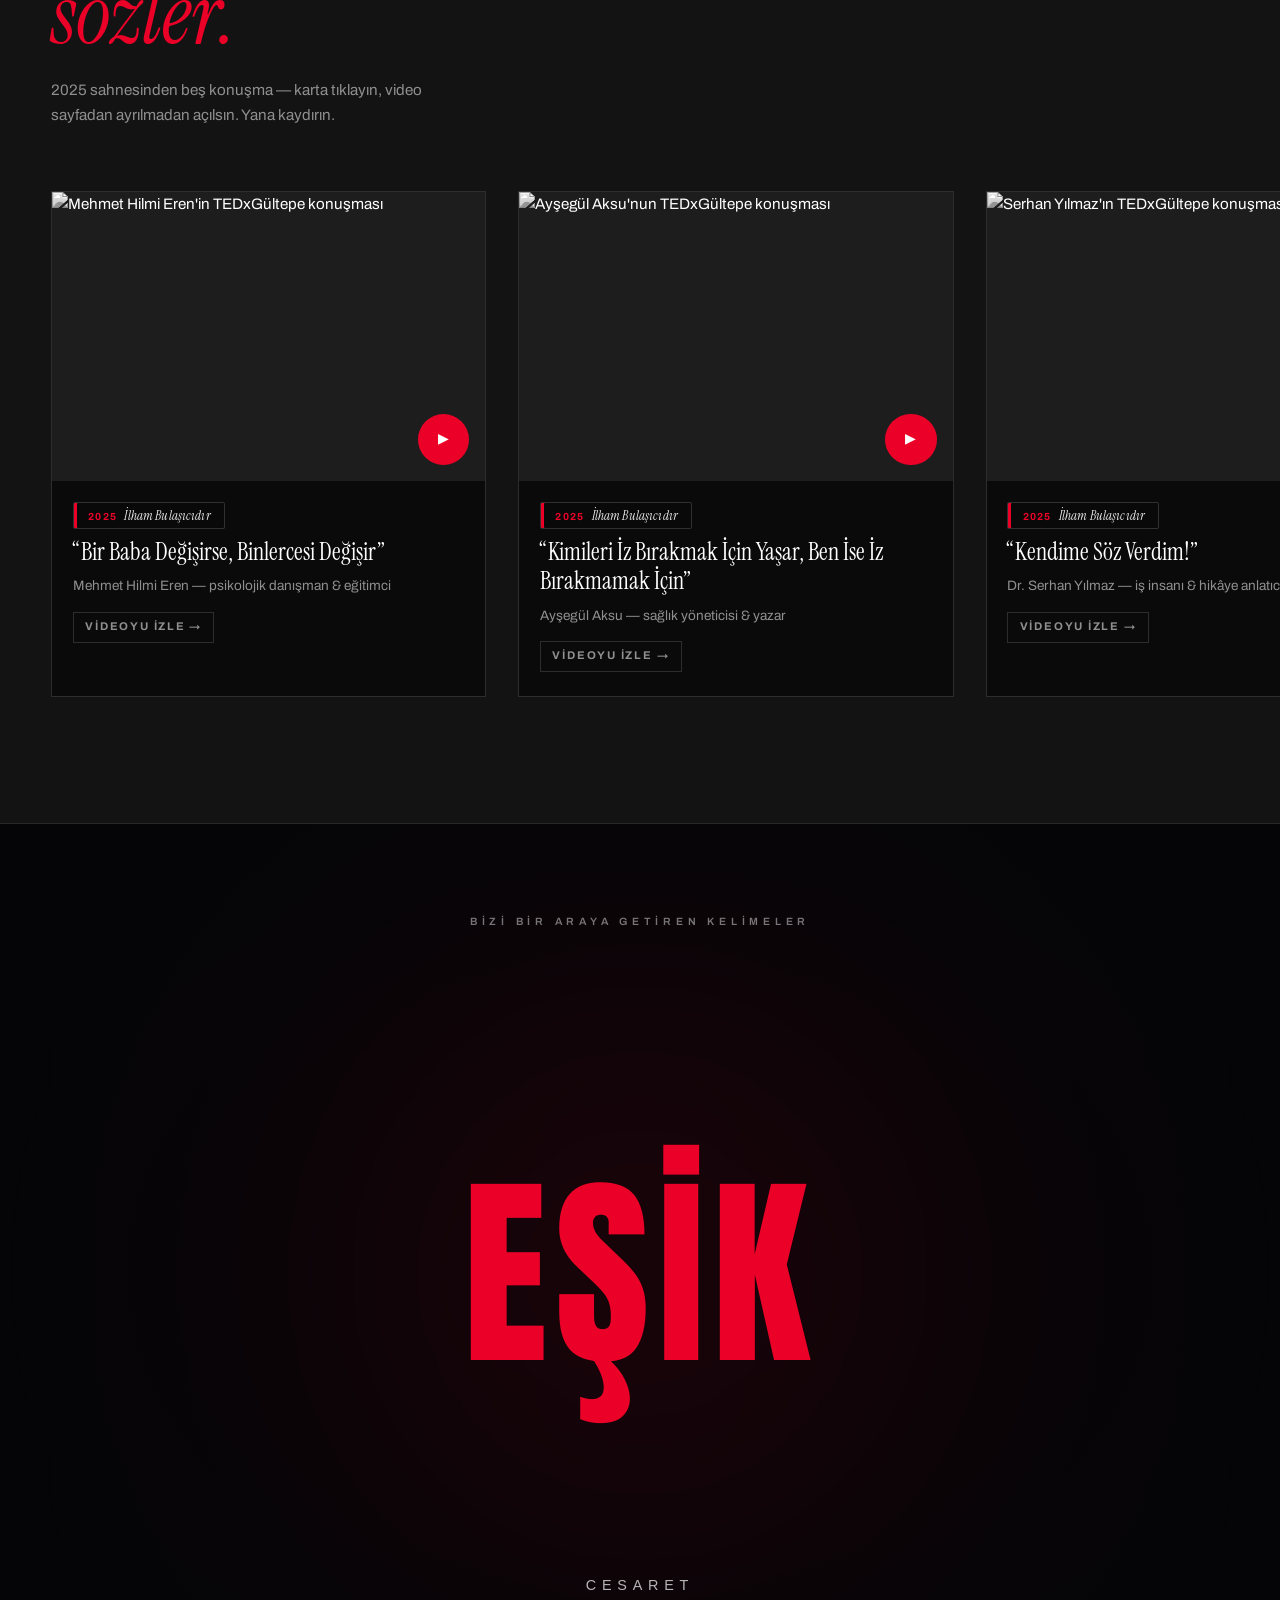
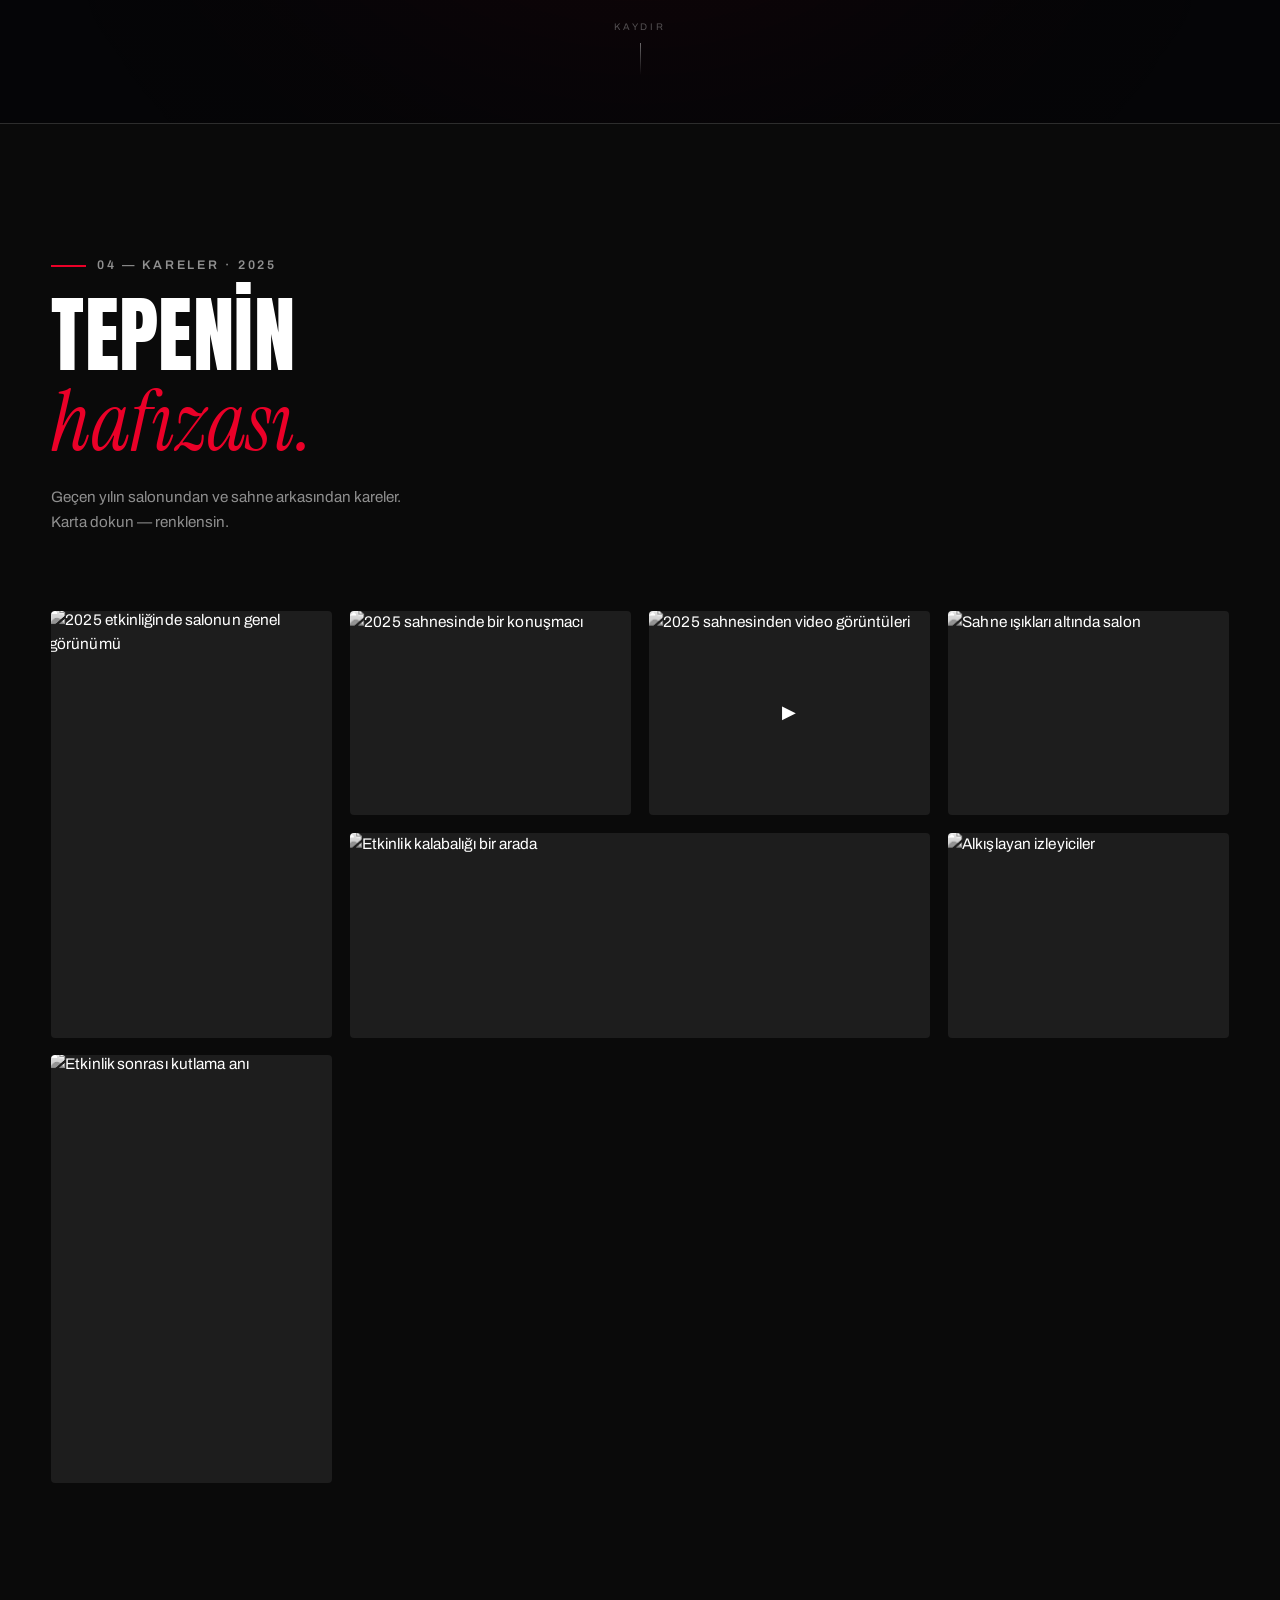
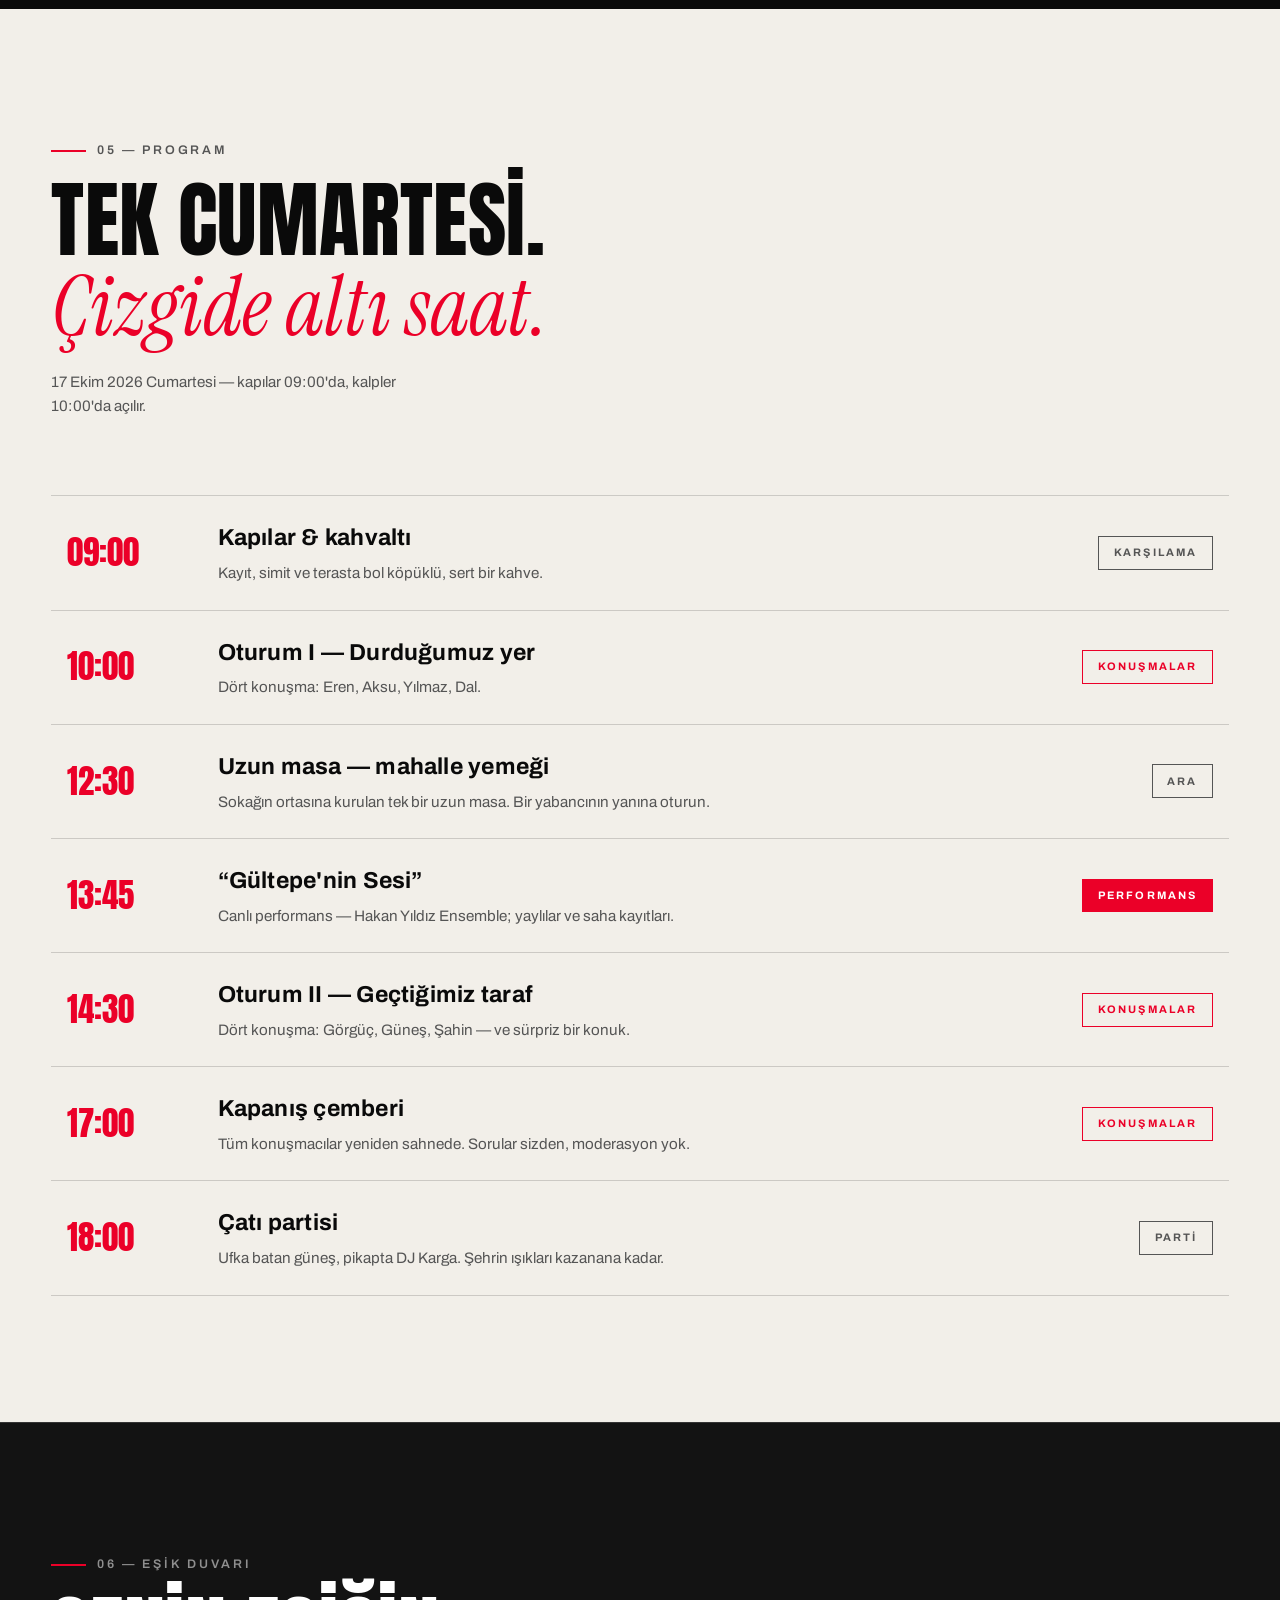
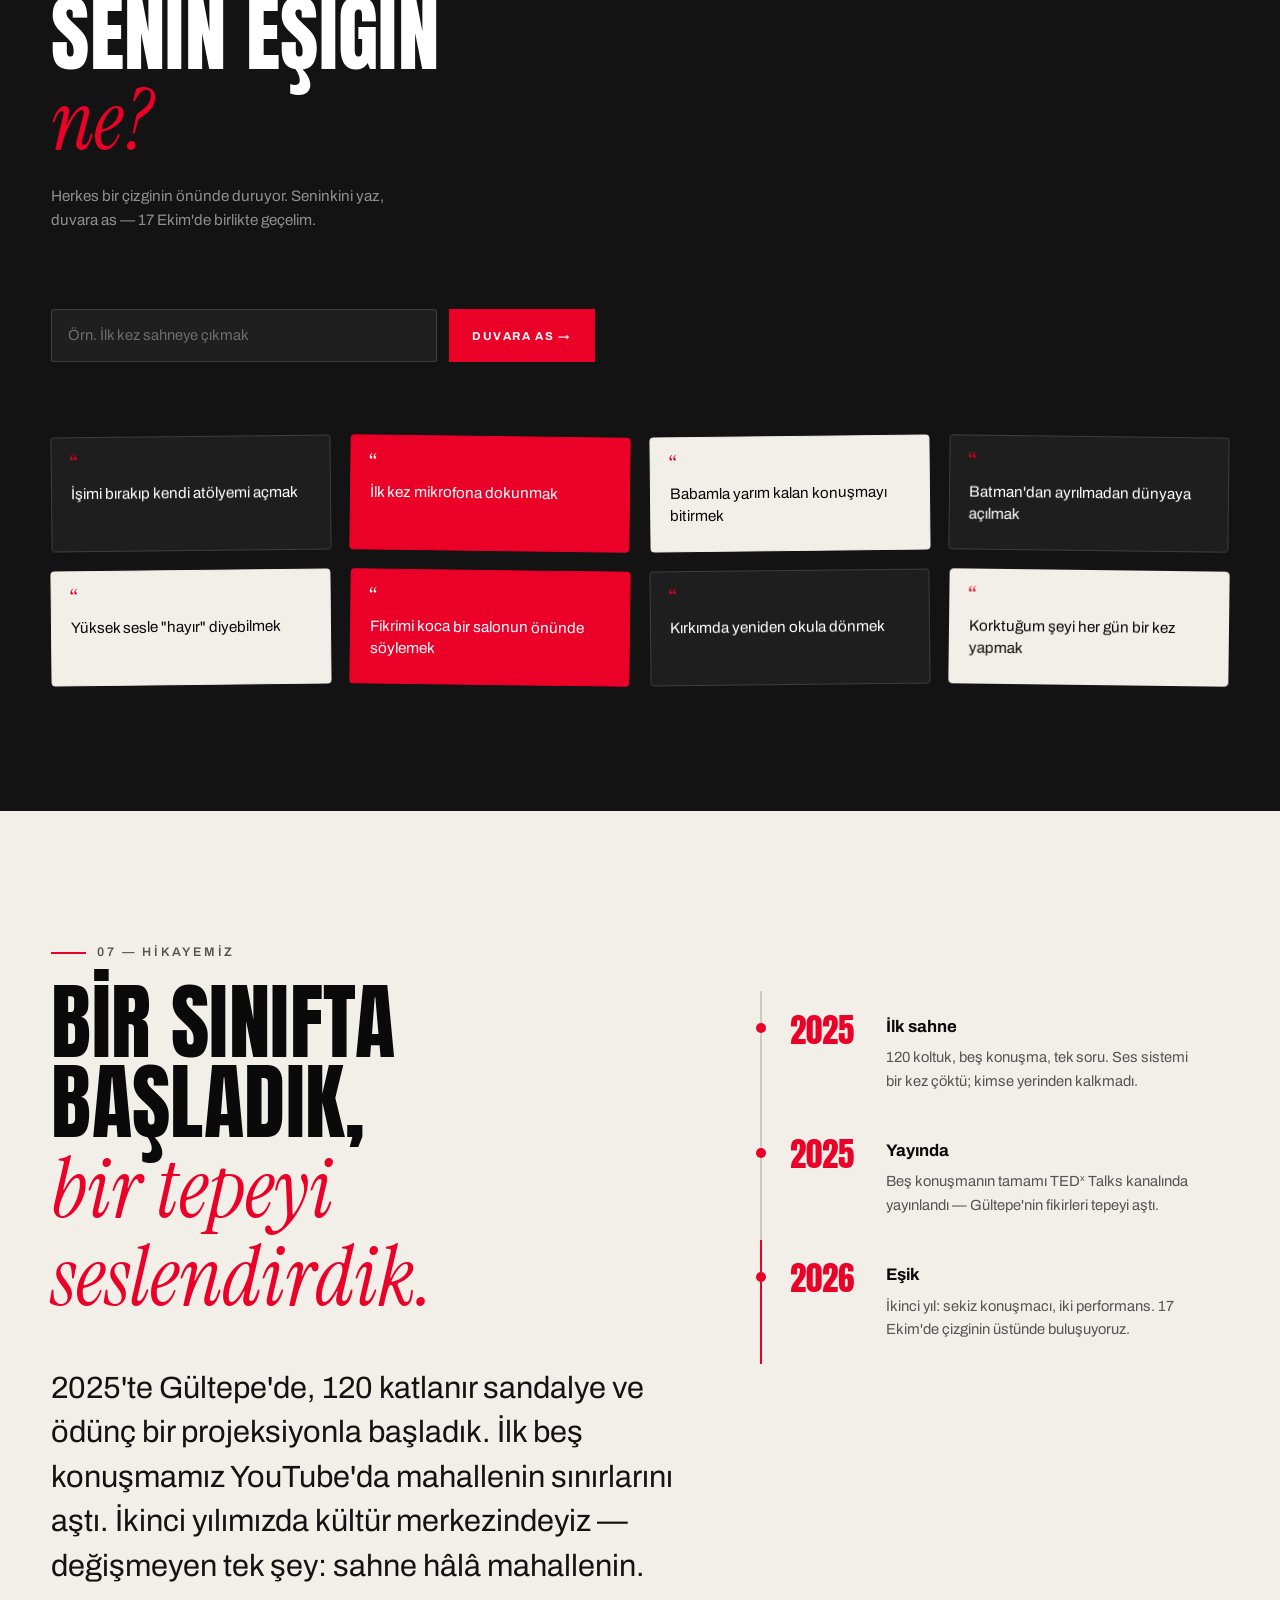
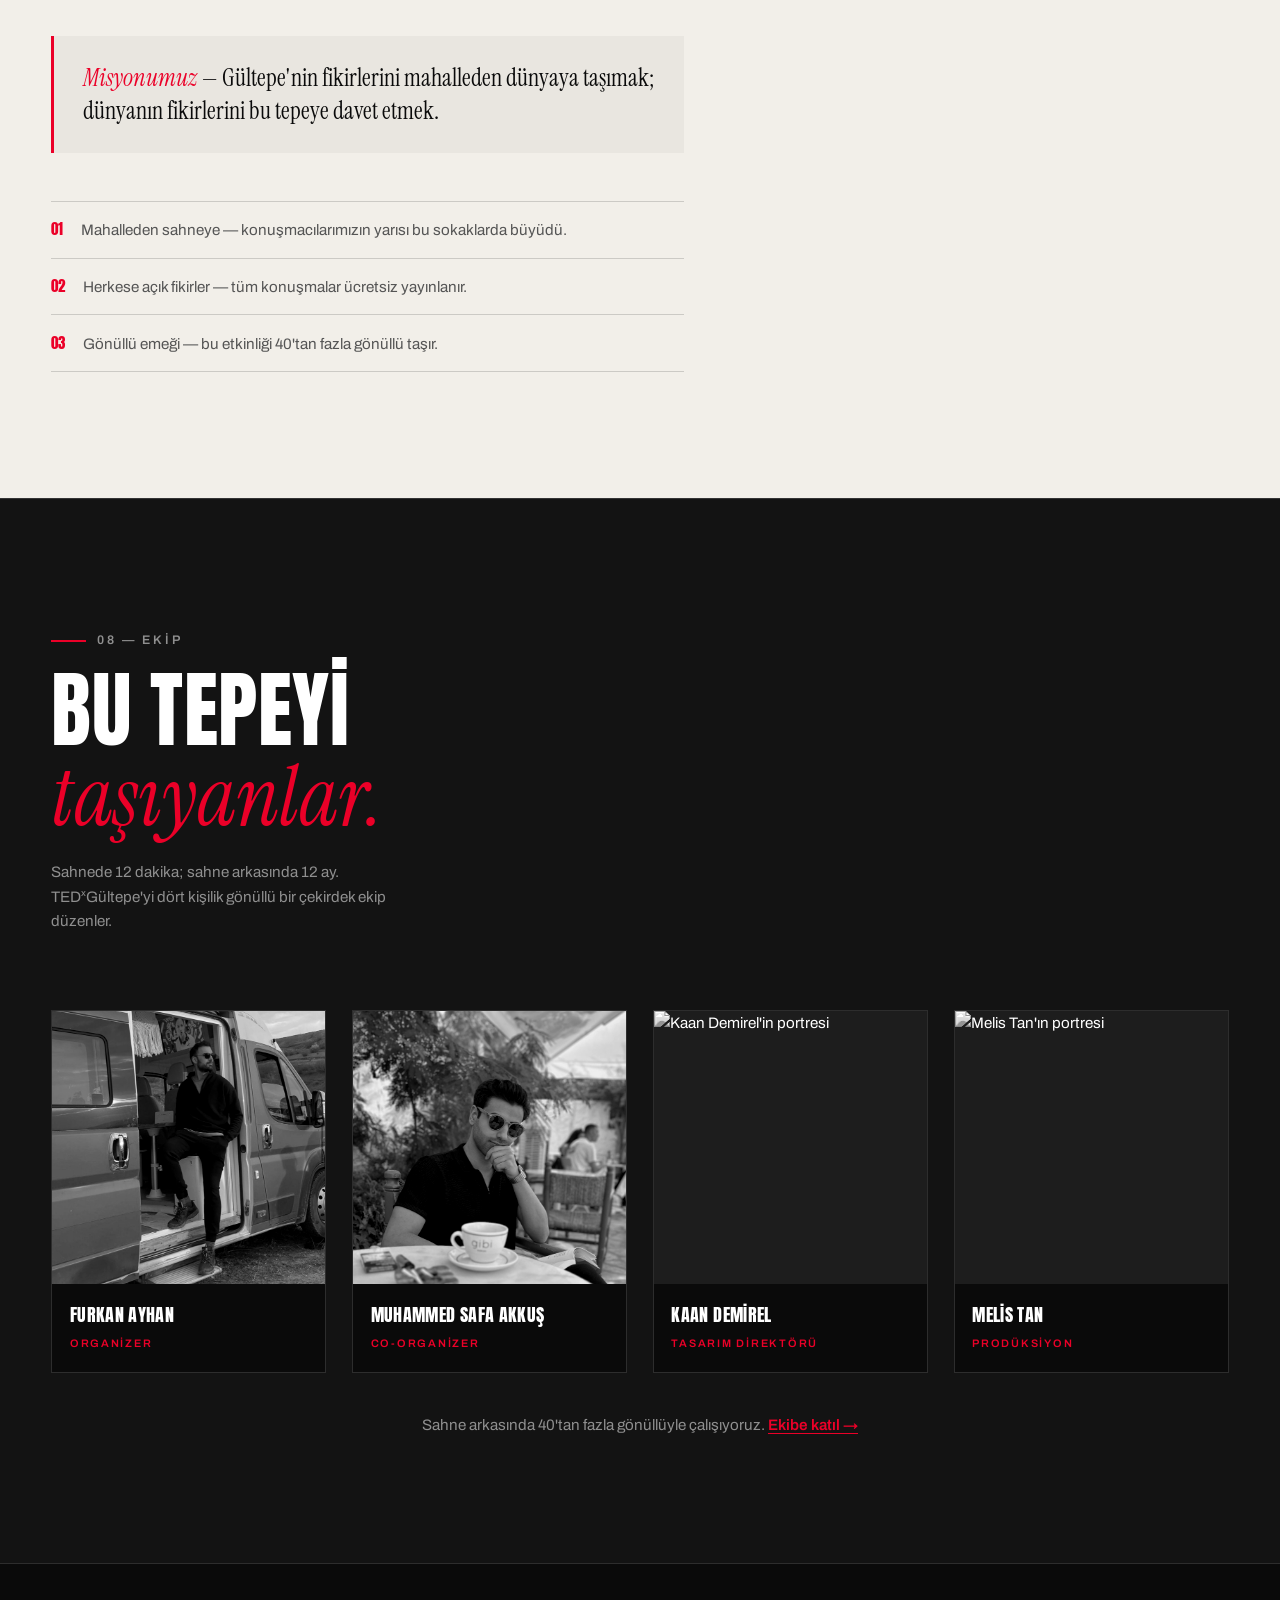
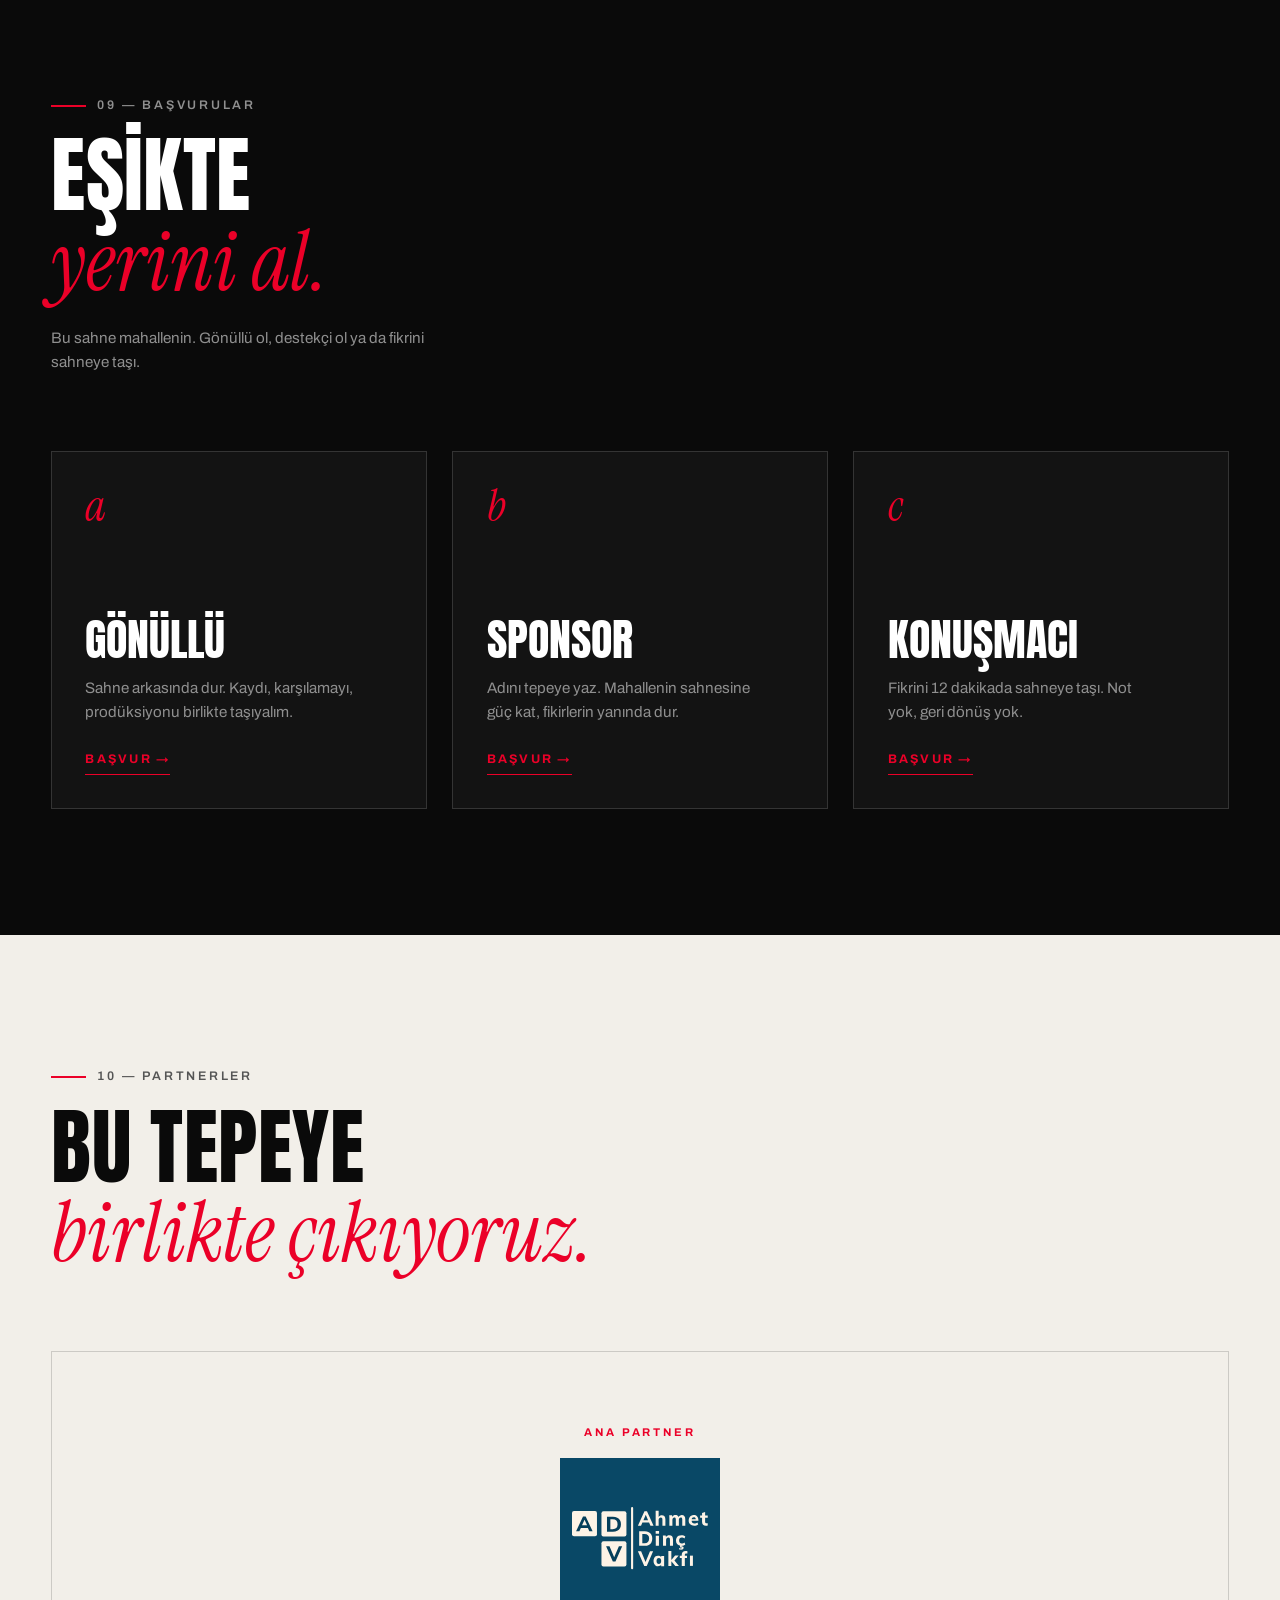
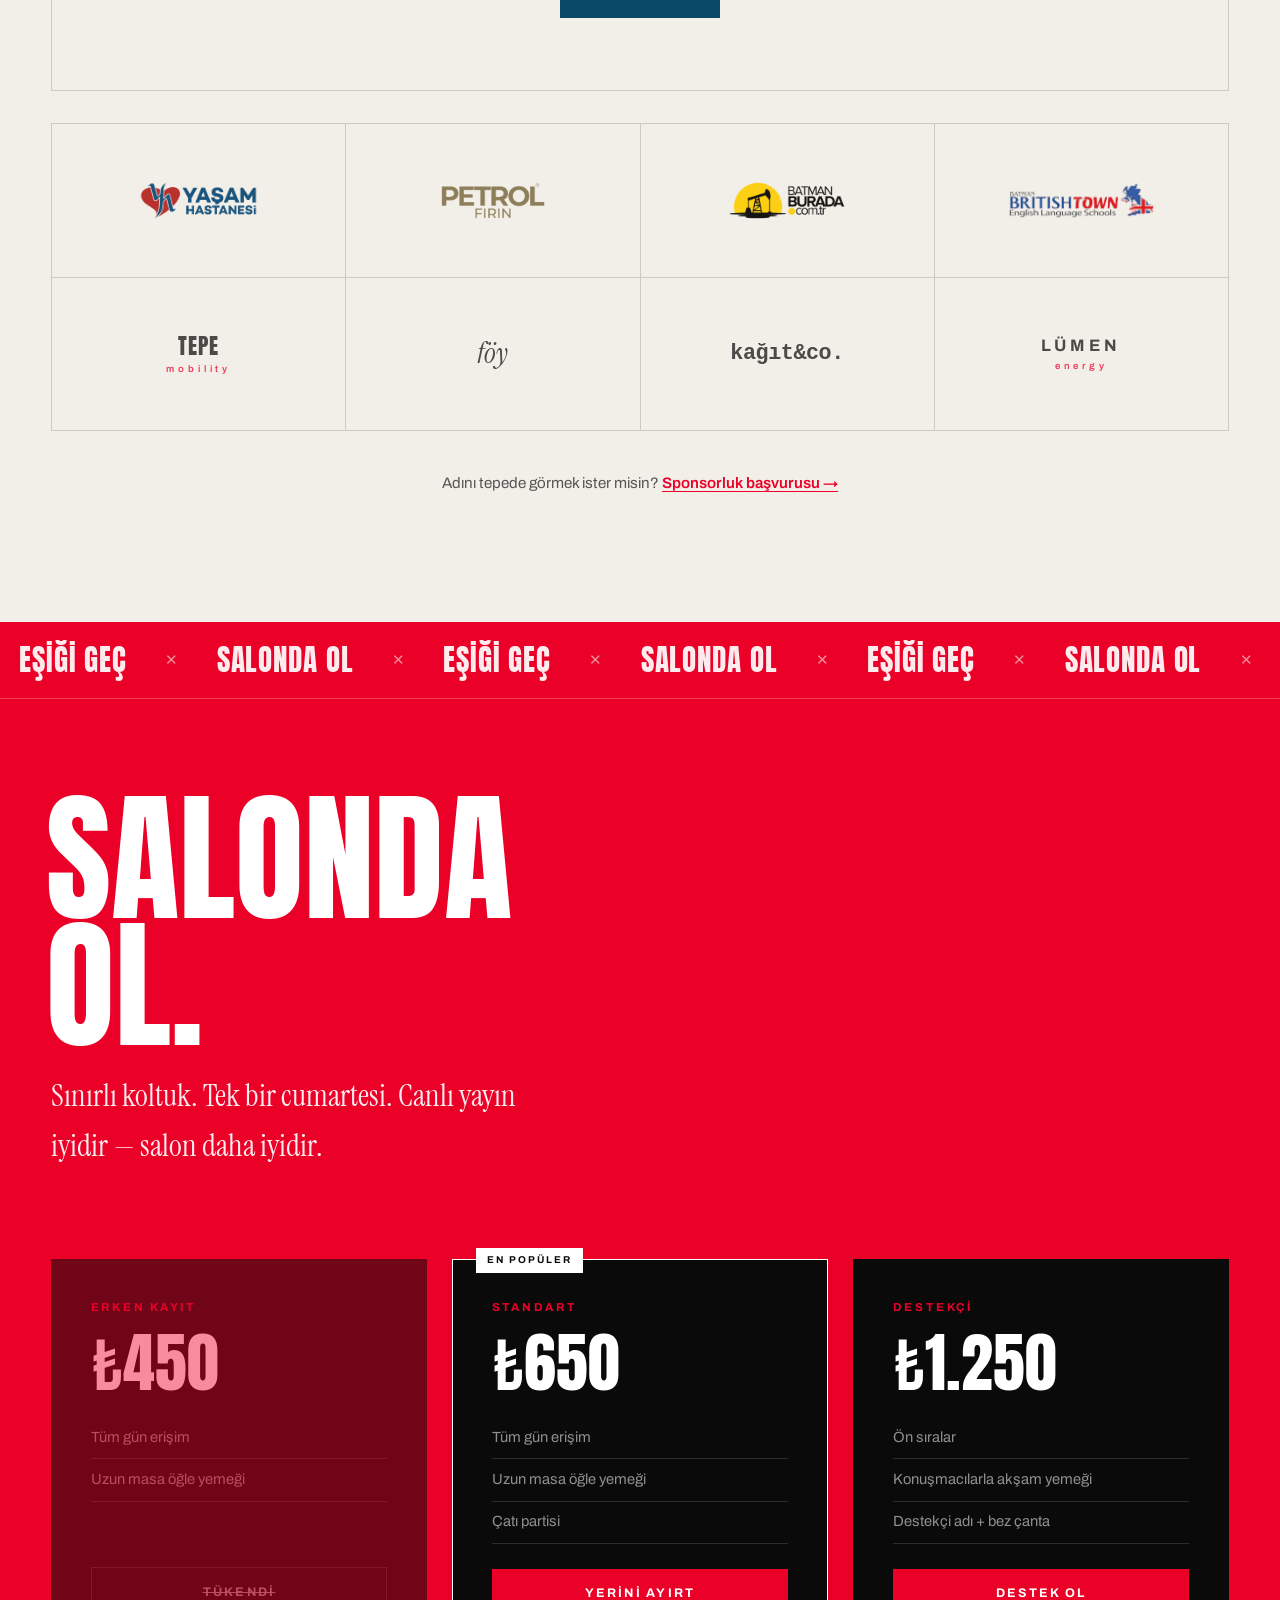
==== commit 3d4d5493: "Yıl rozetleri yeniden tasarlandı: koyu cam zemin + kırmızı yıl + serif tema (v=51) - Konuşmacı kartı" ====
--- a/index.html
+++ b/index.html
@@ -27,7 +27,7 @@
   <link rel="preconnect" href="https://fonts.gstatic.com" crossorigin />
   <link href="https://fonts.googleapis.com/css2?family=Anton&family=Archivo:ital,wght@0,400;0,500;0,600;0,700;1,400&family=Instrument+Serif:ital@0;1&display=swap" rel="stylesheet" />
 
-  <link rel="stylesheet" href="css/style.css?v=50" />
+  <link rel="stylesheet" href="css/style.css?v=51" />
   <script type="application/ld+json">
   {
     "@context": "https://schema.org",
@@ -327,7 +327,7 @@
         <ul class="spk-grid">
           <li class="spk-card" data-reveal>
             <figure class="spk-card__media">
-              <span class="spk-card__year">2026 · Eşik</span>
+              <span class="spk-card__year"><b>2025</b><i>İlham Bulaşıcıdır</i></span>
               <img src="img/speakers/mehmet-hilmi-eren.png" alt="Mehmet Hilmi Eren'in portresi" width="492" height="875" loading="lazy" />
             </figure>
             <div class="spk-card__body">
@@ -340,7 +340,7 @@
 
           <li class="spk-card" data-reveal>
             <figure class="spk-card__media">
-              <span class="spk-card__year">2026 · Eşik</span>
+              <span class="spk-card__year"><b>2025</b><i>İlham Bulaşıcıdır</i></span>
               <img src="img/speakers/aysegul-aksu.png" alt="Ayşegül Aksu'nun portresi" width="492" height="875" loading="lazy" />
             </figure>
             <div class="spk-card__body">
@@ -353,7 +353,7 @@
 
           <li class="spk-card" data-reveal>
             <figure class="spk-card__media">
-              <span class="spk-card__year">2026 · Eşik</span>
+              <span class="spk-card__year"><b>2025</b><i>İlham Bulaşıcıdır</i></span>
               <img src="img/speakers/serhan-yilmaz.png" alt="Dr. Serhan Yılmaz'ın portresi" width="492" height="875" loading="lazy" />
             </figure>
             <div class="spk-card__body">
@@ -366,7 +366,7 @@
 
           <li class="spk-card" data-reveal>
             <figure class="spk-card__media">
-              <span class="spk-card__year">2026 · Eşik</span>
+              <span class="spk-card__year"><b>2025</b><i>İlham Bulaşıcıdır</i></span>
               <img src="img/speakers/husnu-dal.png" alt="Prof. Dr. Hüsnü Dal'ın portresi" width="492" height="875" loading="lazy" />
             </figure>
             <div class="spk-card__body">
@@ -379,7 +379,7 @@
 
           <li class="spk-card" data-reveal>
             <figure class="spk-card__media">
-              <span class="spk-card__year">2026 · Eşik</span>
+              <span class="spk-card__year"><b>2025</b><i>İlham Bulaşıcıdır</i></span>
               <img src="img/speakers/ahmet-gorguc.png" alt="Ahmet Görgüç'ün portresi" width="492" height="875" loading="lazy" />
             </figure>
             <div class="spk-card__body">
@@ -392,7 +392,7 @@
 
           <li class="spk-card" data-reveal>
             <figure class="spk-card__media">
-              <span class="spk-card__year">2026 · Eşik</span>
+              <span class="spk-card__year"><b>2025</b><i>İlham Bulaşıcıdır</i></span>
               <img src="https://images.unsplash.com/photo-1506794778202-cad84cf45f1d?auto=format&fit=crop&w=700&q=80&sat=-100" alt="Hakan Yıldız'ın portresi" width="700" height="875" loading="lazy" />
             </figure>
             <div class="spk-card__body">
@@ -405,7 +405,7 @@
 
           <li class="spk-card" data-reveal>
             <figure class="spk-card__media">
-              <span class="spk-card__year">2026 · Eşik</span>
+              <span class="spk-card__year"><b>2025</b><i>İlham Bulaşıcıdır</i></span>
               <img src="https://images.unsplash.com/photo-1517841905240-472988babdf9?auto=format&fit=crop&w=700&q=80&sat=-100" alt="Derya Güneş'in portresi" width="700" height="875" loading="lazy" />
             </figure>
             <div class="spk-card__body">
@@ -418,7 +418,7 @@
 
           <li class="spk-card" data-reveal>
             <figure class="spk-card__media">
-              <span class="spk-card__year">2026 · Eşik</span>
+              <span class="spk-card__year"><b>2025</b><i>İlham Bulaşıcıdır</i></span>
               <img src="https://images.unsplash.com/photo-1539571696357-5a69c17a67c6?auto=format&fit=crop&w=700&q=80&sat=-100" alt="Onur Şahin'in portresi" width="700" height="875" loading="lazy" />
             </figure>
             <div class="spk-card__body">
@@ -448,7 +448,7 @@
               <span class="hl-card__play" aria-hidden="true">▶︎</span>
             </figure>
             <div class="hl-card__meta">
-              <span class="hl-card__year">2025 · İlham Bulaşıcıdır</span>
+              <span class="hl-card__year"><b>2025</b><i>İlham Bulaşıcıdır</i></span>
               <h3>“Bir Baba Değişirse, Binlercesi Değişir”</h3>
               <p>Mehmet Hilmi Eren — psikolojik danışman &amp; eğitimci</p>
               <span class="hl-card__views">Videoyu izle →</span>
@@ -461,7 +461,7 @@
               <span class="hl-card__play" aria-hidden="true">▶︎</span>
             </figure>
             <div class="hl-card__meta">
-              <span class="hl-card__year">2025 · İlham Bulaşıcıdır</span>
+              <span class="hl-card__year"><b>2025</b><i>İlham Bulaşıcıdır</i></span>
               <h3>“Kimileri İz Bırakmak İçin Yaşar, Ben İse İz Bırakmamak İçin”</h3>
               <p>Ayşegül Aksu — sağlık yöneticisi &amp; yazar</p>
               <span class="hl-card__views">Videoyu izle →</span>
@@ -474,7 +474,7 @@
               <span class="hl-card__play" aria-hidden="true">▶︎</span>
             </figure>
             <div class="hl-card__meta">
-              <span class="hl-card__year">2025 · İlham Bulaşıcıdır</span>
+              <span class="hl-card__year"><b>2025</b><i>İlham Bulaşıcıdır</i></span>
               <h3>“Kendime Söz Verdim!”</h3>
               <p>Dr. Serhan Yılmaz — iş insanı &amp; hikâye anlatıcısı</p>
               <span class="hl-card__views">Videoyu izle →</span>
@@ -487,7 +487,7 @@
               <span class="hl-card__play" aria-hidden="true">▶︎</span>
             </figure>
             <div class="hl-card__meta">
-              <span class="hl-card__year">2025 · İlham Bulaşıcıdır</span>
+              <span class="hl-card__year"><b>2025</b><i>İlham Bulaşıcıdır</i></span>
               <h3>“Rezonans ve İlham: Kendi Yolunu Bulma Sanatı”</h3>
               <p>Prof. Dr. Hüsnü Dal — mühendis &amp; akademisyen</p>
               <span class="hl-card__views">Videoyu izle →</span>
@@ -500,7 +500,7 @@
               <span class="hl-card__play" aria-hidden="true">▶︎</span>
             </figure>
             <div class="hl-card__meta">
-              <span class="hl-card__year">2025 · İlham Bulaşıcıdır</span>
+              <span class="hl-card__year"><b>2025</b><i>İlham Bulaşıcıdır</i></span>
               <h3>“Durursan Çürürsün”</h3>
               <p>Ahmet Görgüç — Gault&amp;Millau ödüllü şef</p>
               <span class="hl-card__views">Videoyu izle →</span>
--- a/css/style.css
+++ b/css/style.css
@@ -2614,19 +2614,47 @@
    v49: YIL ROZETLERİ + KARELER + EŞİK DUVARI + HERO SPONSOR
    ============================================================ */
 
-/* --- Yıl ayrımı: 2026 çipleri, 2025 arşiv görünümü --- */
+/* --- Yıl rozetleri: koyu cam zemin, sol kırmızı şerit,
+       kırmızı yıl + serif italik tema adı --- */
+.spk-card__year,
+.hl-card__year {
+  display: inline-flex;
+  align-items: baseline;
+  gap: 0.45rem;
+  width: fit-content;
+  background: rgba(10, 10, 10, 0.78);
+  -webkit-backdrop-filter: blur(8px);
+  backdrop-filter: blur(8px);
+  border: 1px solid rgba(255, 255, 255, 0.16);
+  box-shadow: inset 3px 0 0 var(--c-red);
+  padding: 0.38rem 0.8rem 0.36rem 0.9rem;
+  border-radius: 2px;
+  color: var(--c-white);
+}
 .spk-card__year {
   position: absolute;
   top: 0.85rem;
   left: 0.85rem;
   z-index: 2;
-  background: var(--c-red);
-  color: var(--c-white);
-  font-size: 0.62rem;
+}
+.spk-card__year b,
+.hl-card__year b {
   font-weight: 700;
-  letter-spacing: 0.18em;
-  padding: 0.3rem 0.55rem 0.26rem;
-  border-radius: 2px;
+  font-size: 0.64rem;
+  letter-spacing: 0.12em;
+  line-height: 1;
+  color: var(--c-red);
+}
+.spk-card__year i,
+.hl-card__year i {
+  font-family: var(--f-serif);
+  font-style: italic;
+  font-size: 0.82rem;
+  font-weight: 400;
+  line-height: 1;
+  letter-spacing: 0.01em;
+  text-transform: none;
+  color: rgba(255, 255, 255, 0.92);
 }
 .hl-card__media img {
   filter: grayscale(1);
@@ -2634,14 +2662,6 @@
 }
 .hl-card:hover .hl-card__media img,
 .hl-card:focus-visible .hl-card__media img { filter: grayscale(0); }
-.hl-card__year {
-  display: inline-block;
-  width: fit-content;
-  background: var(--c-red);
-  color: var(--c-white);
-  padding: 0.28rem 0.55rem 0.24rem;
-  border-radius: 2px;
-}
 
 /* --- Hero: CTA satırı + sponsor linki --- */
 .hero__cta-row {
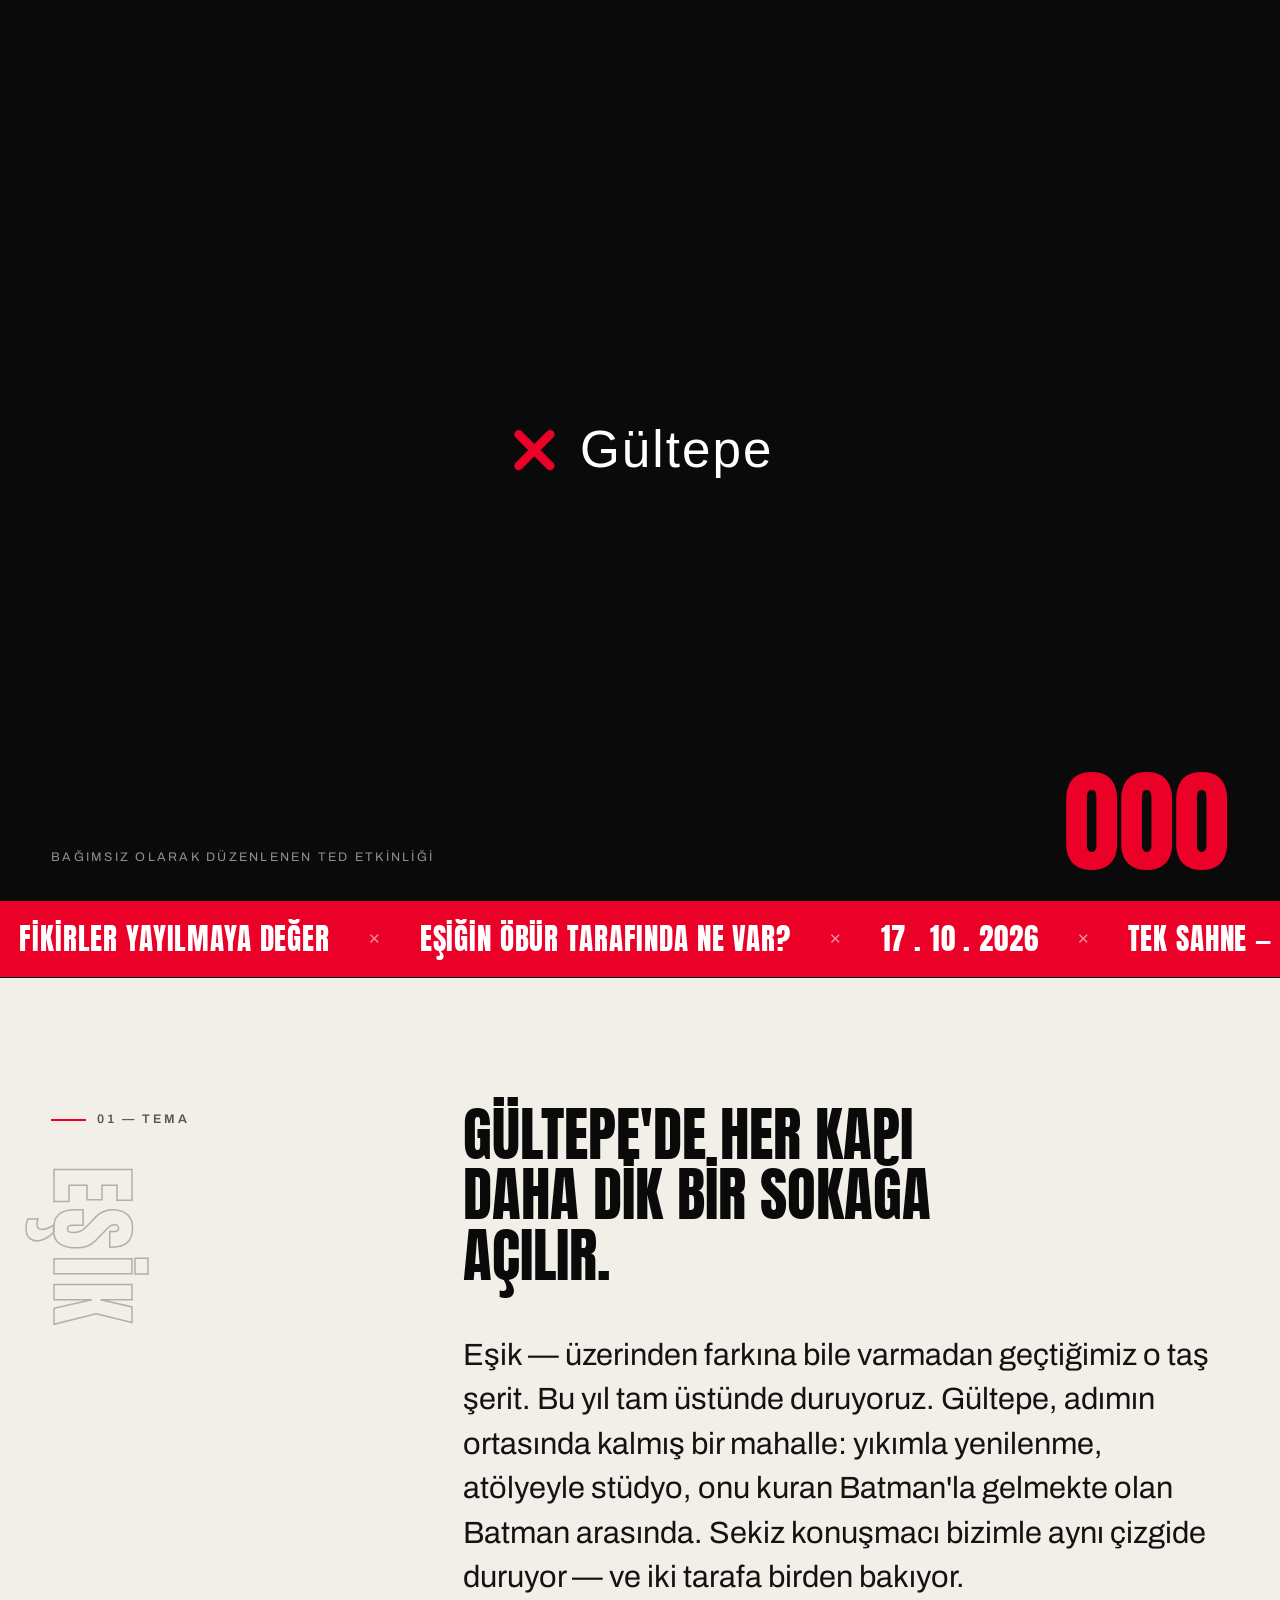
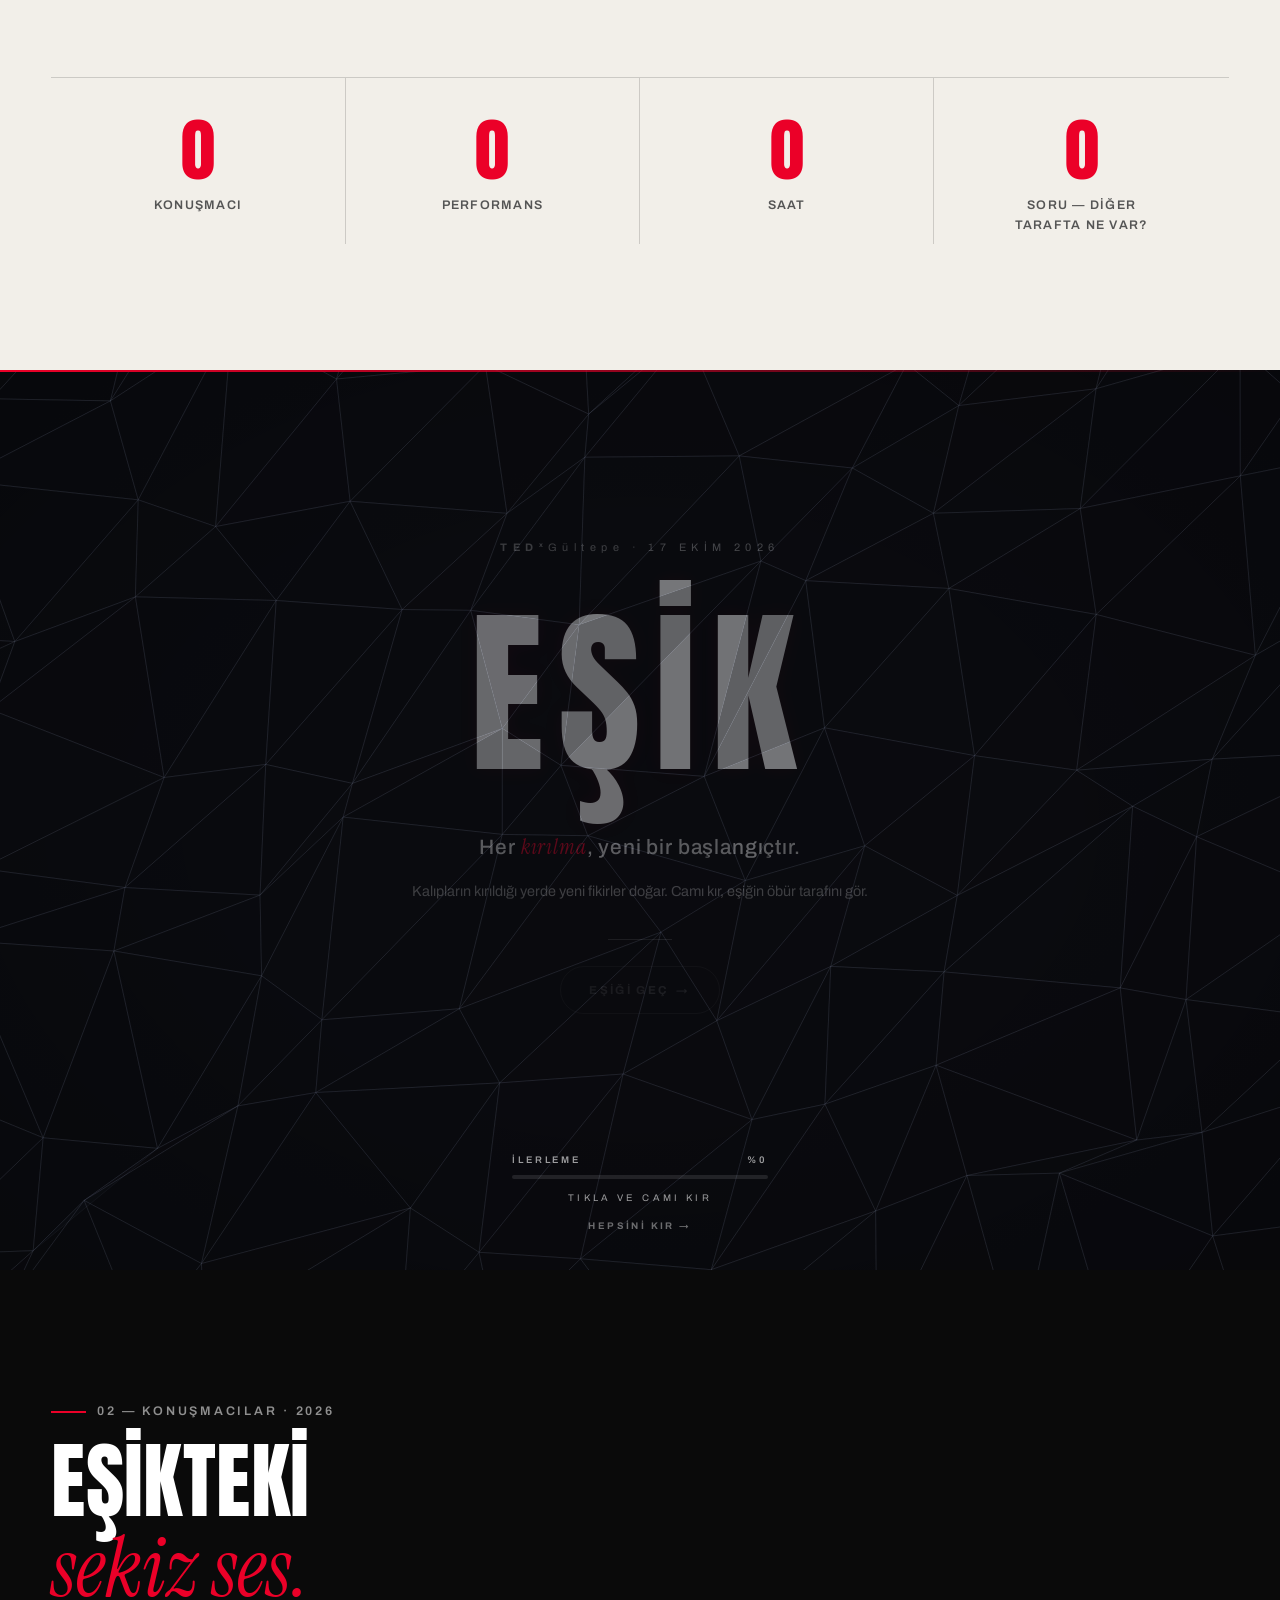
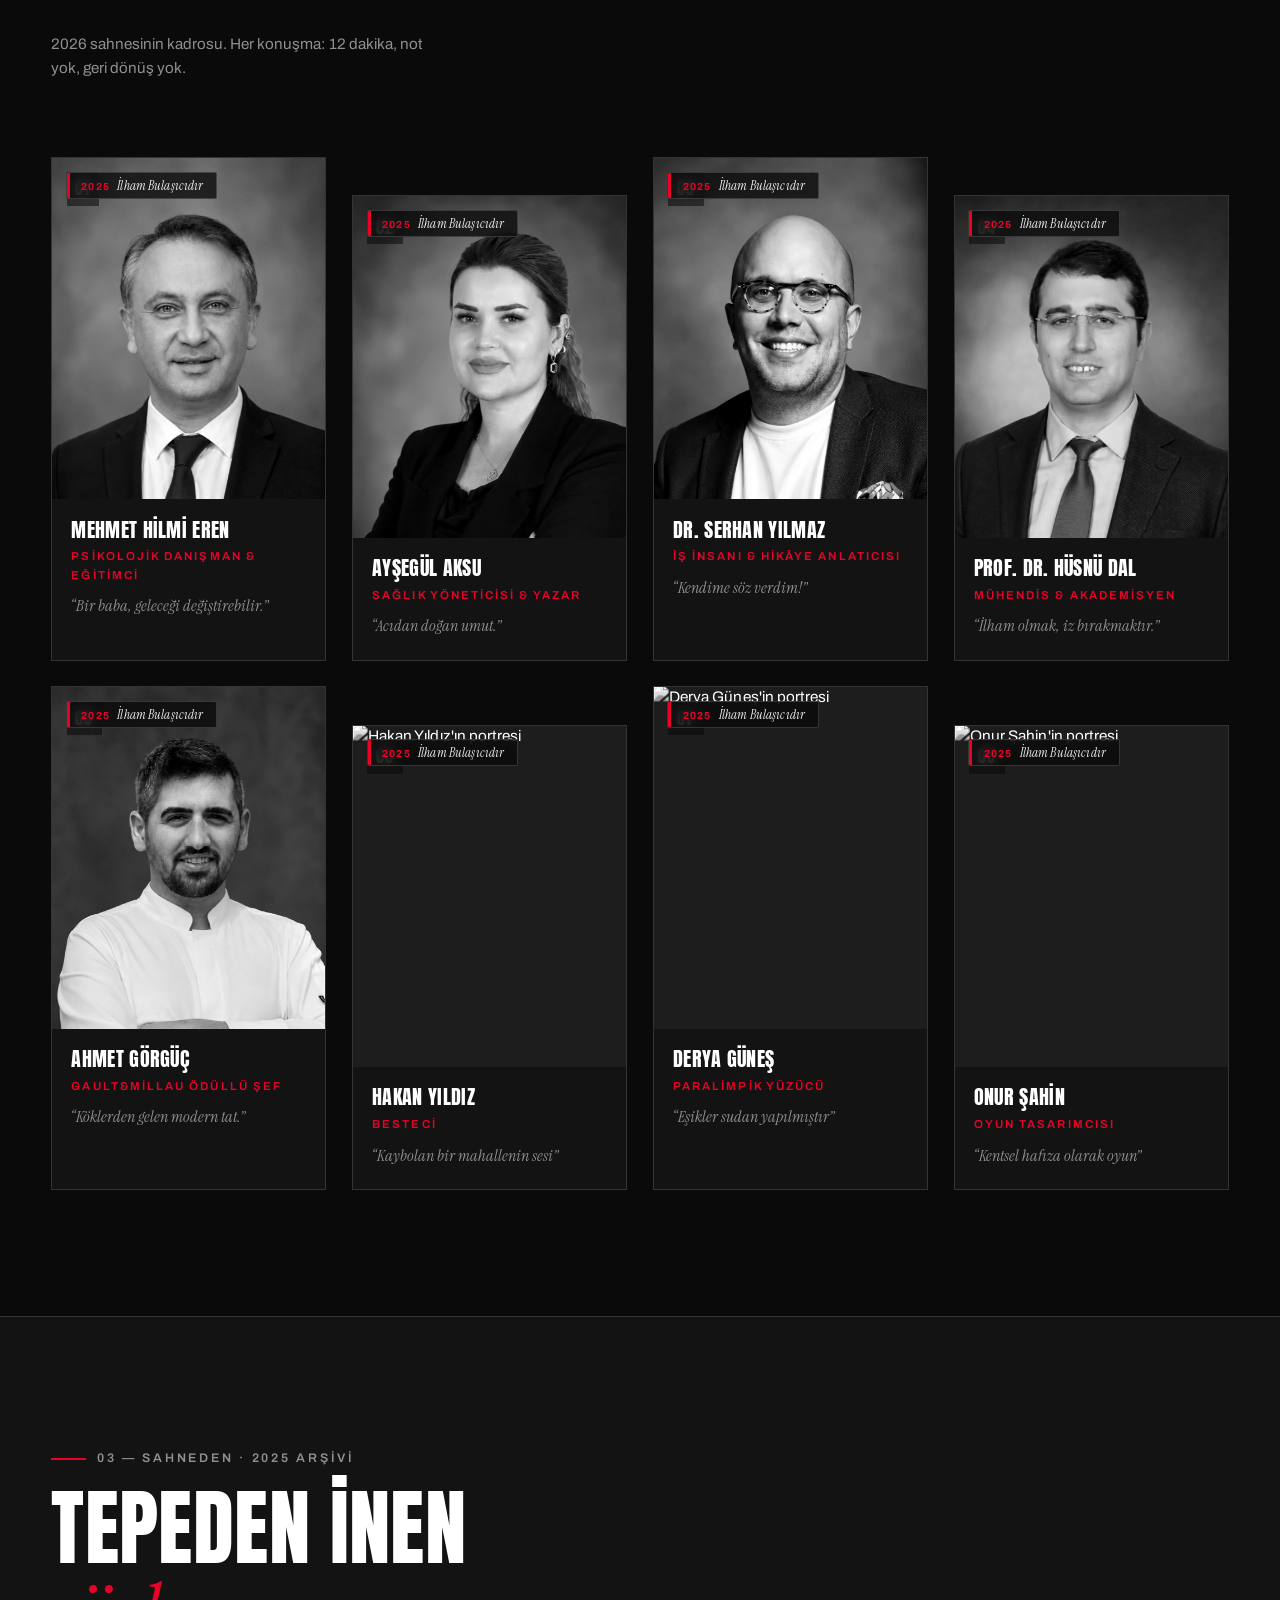
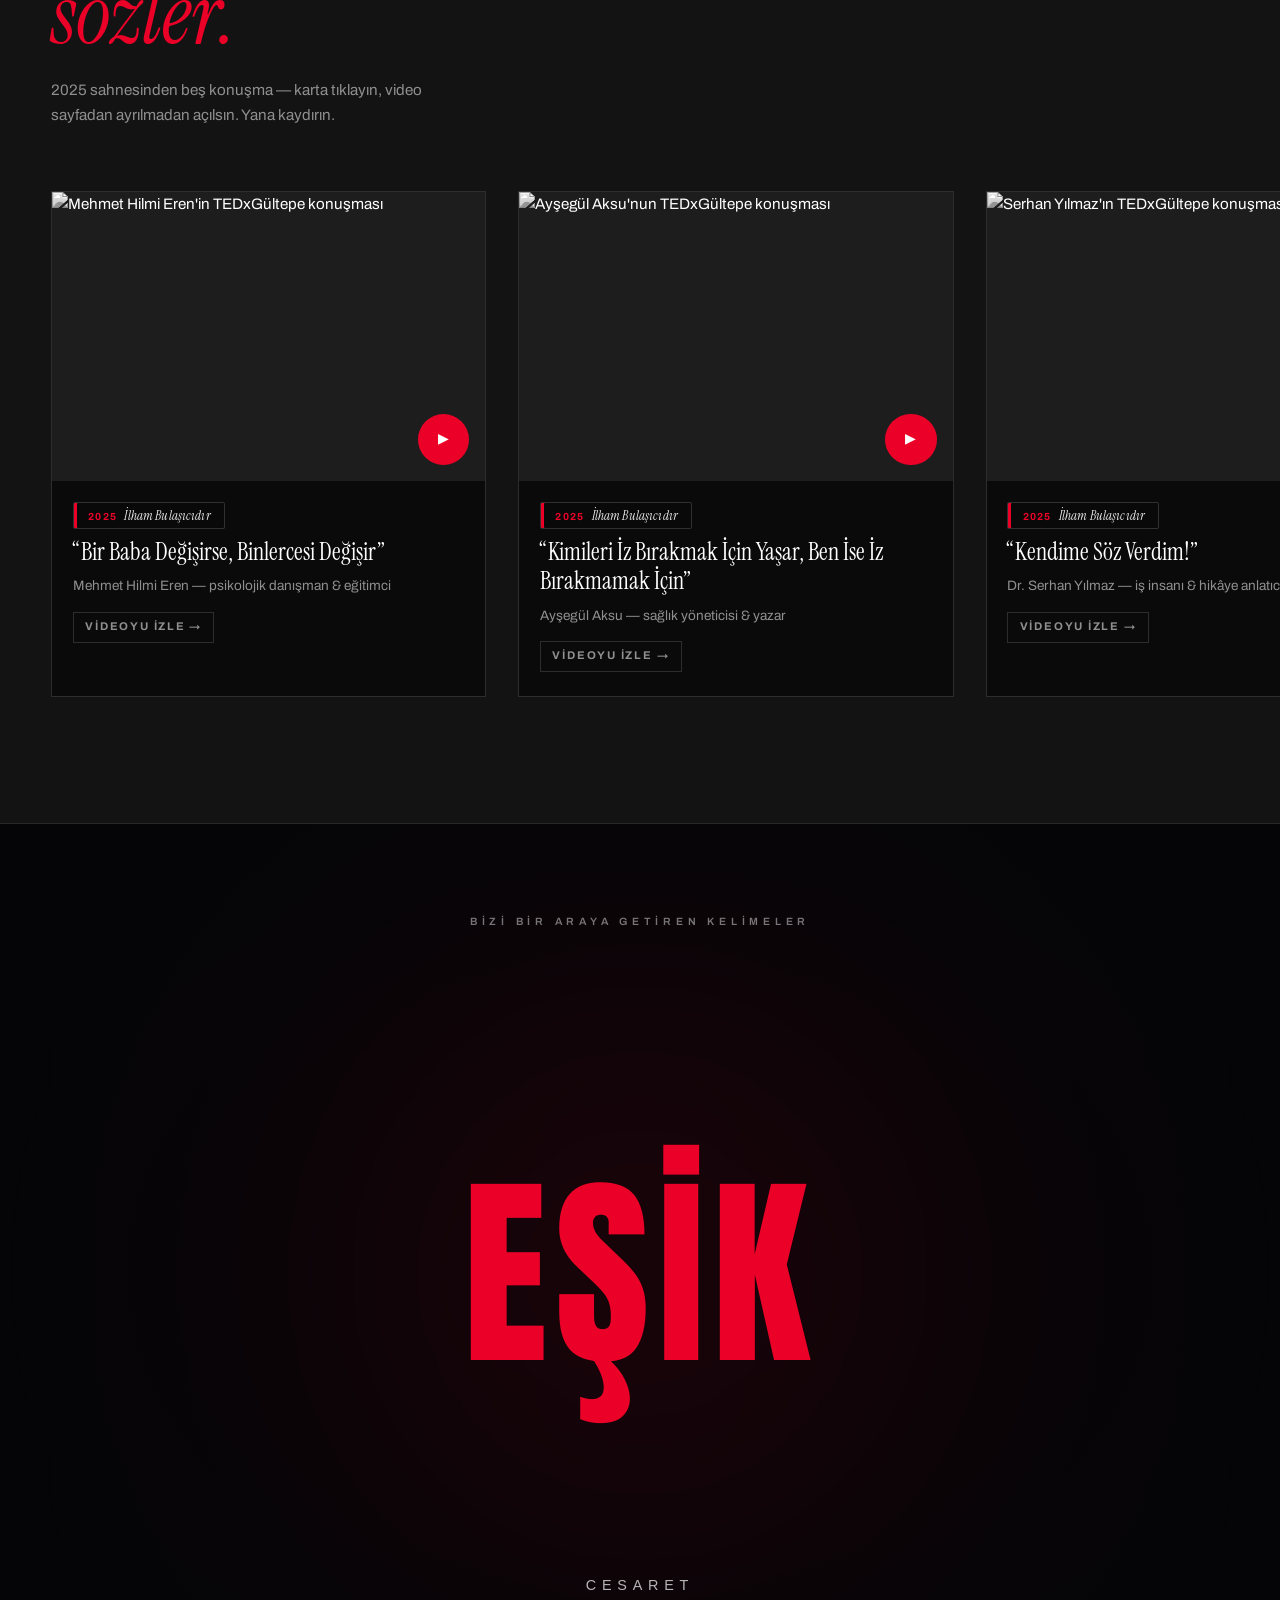
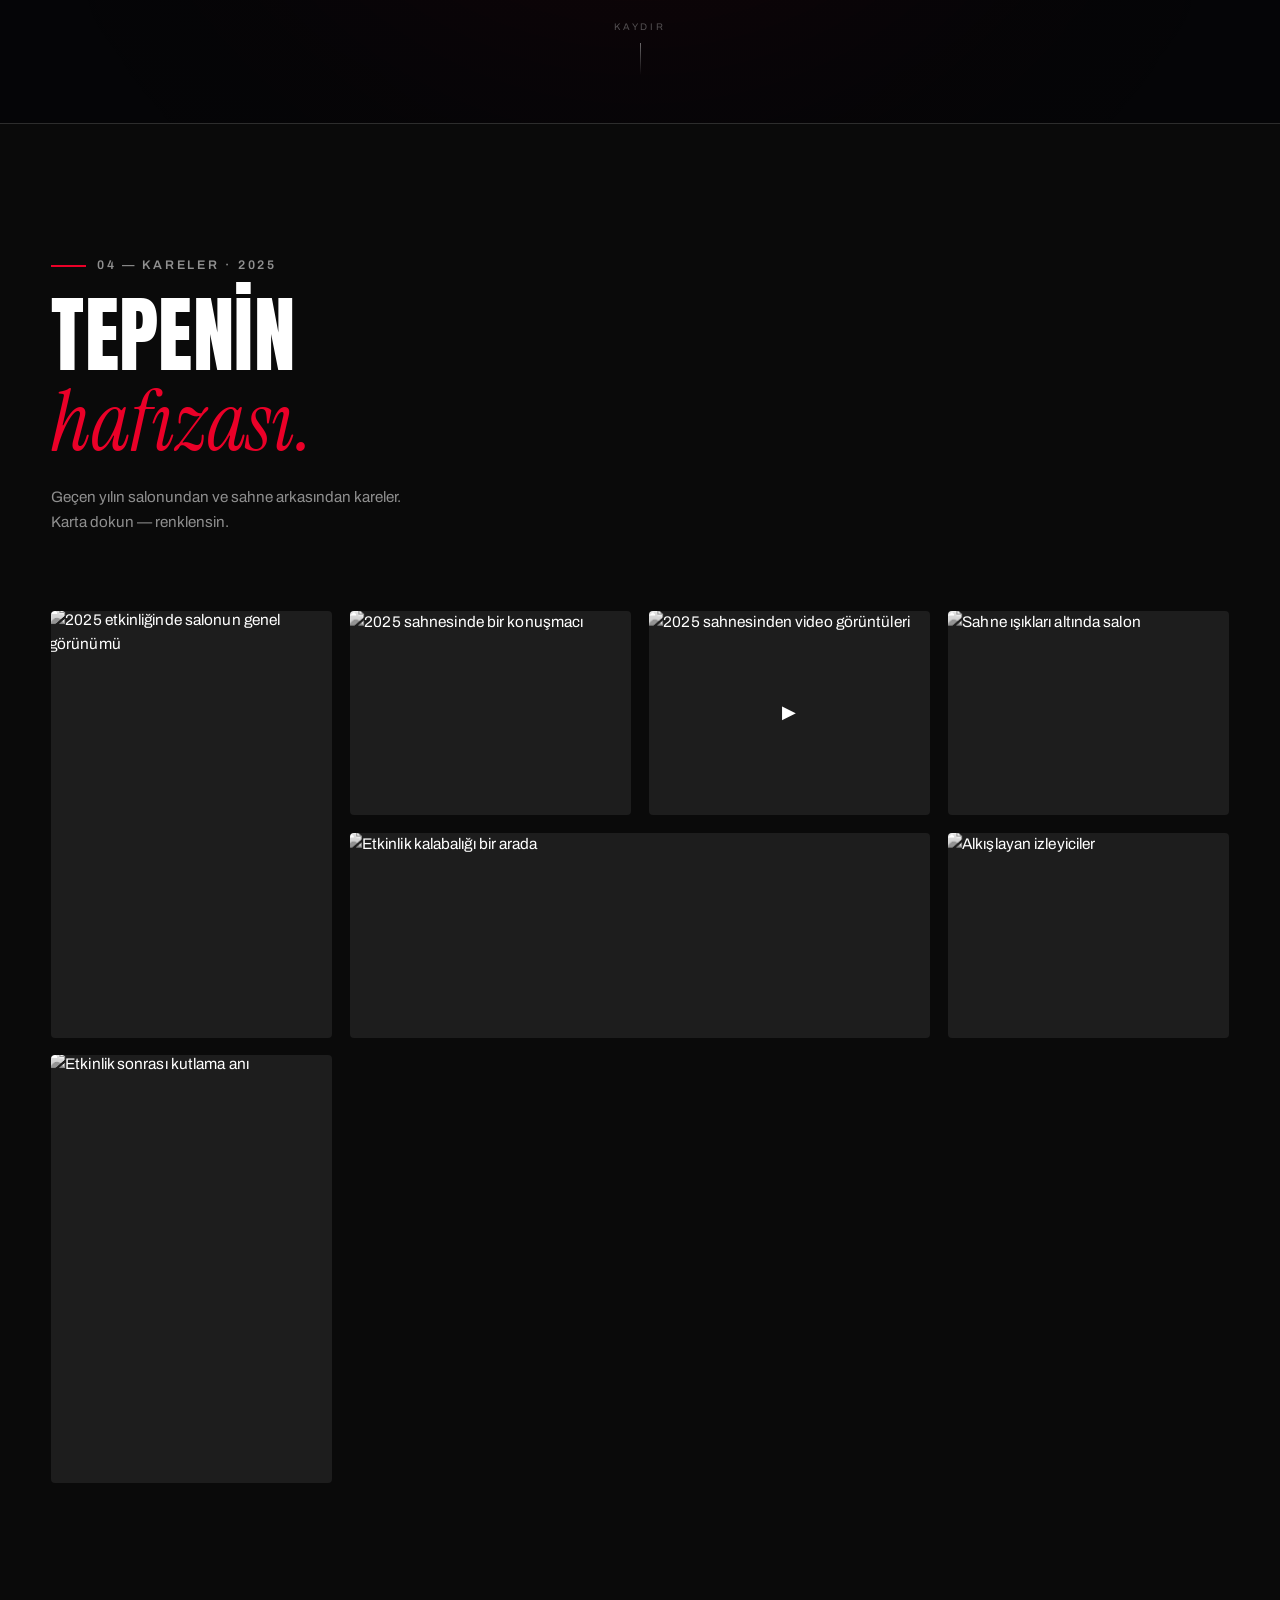
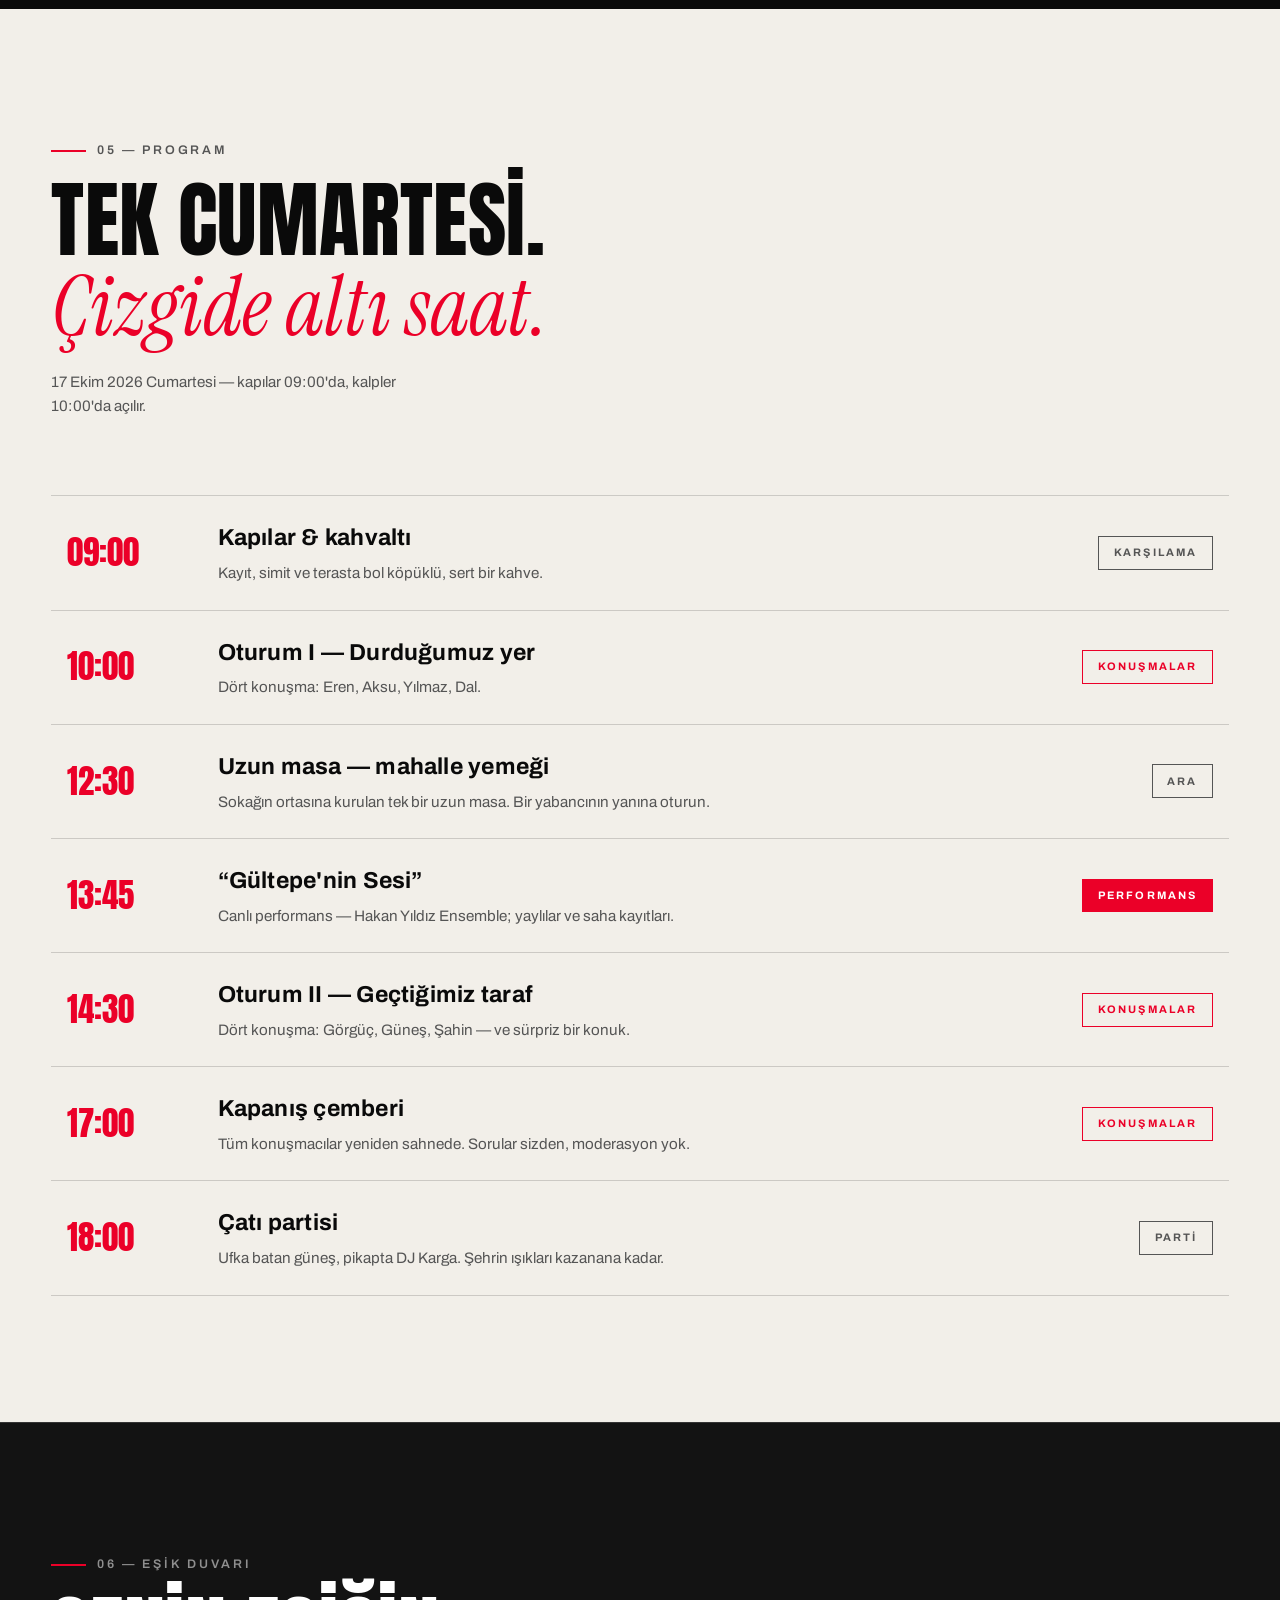
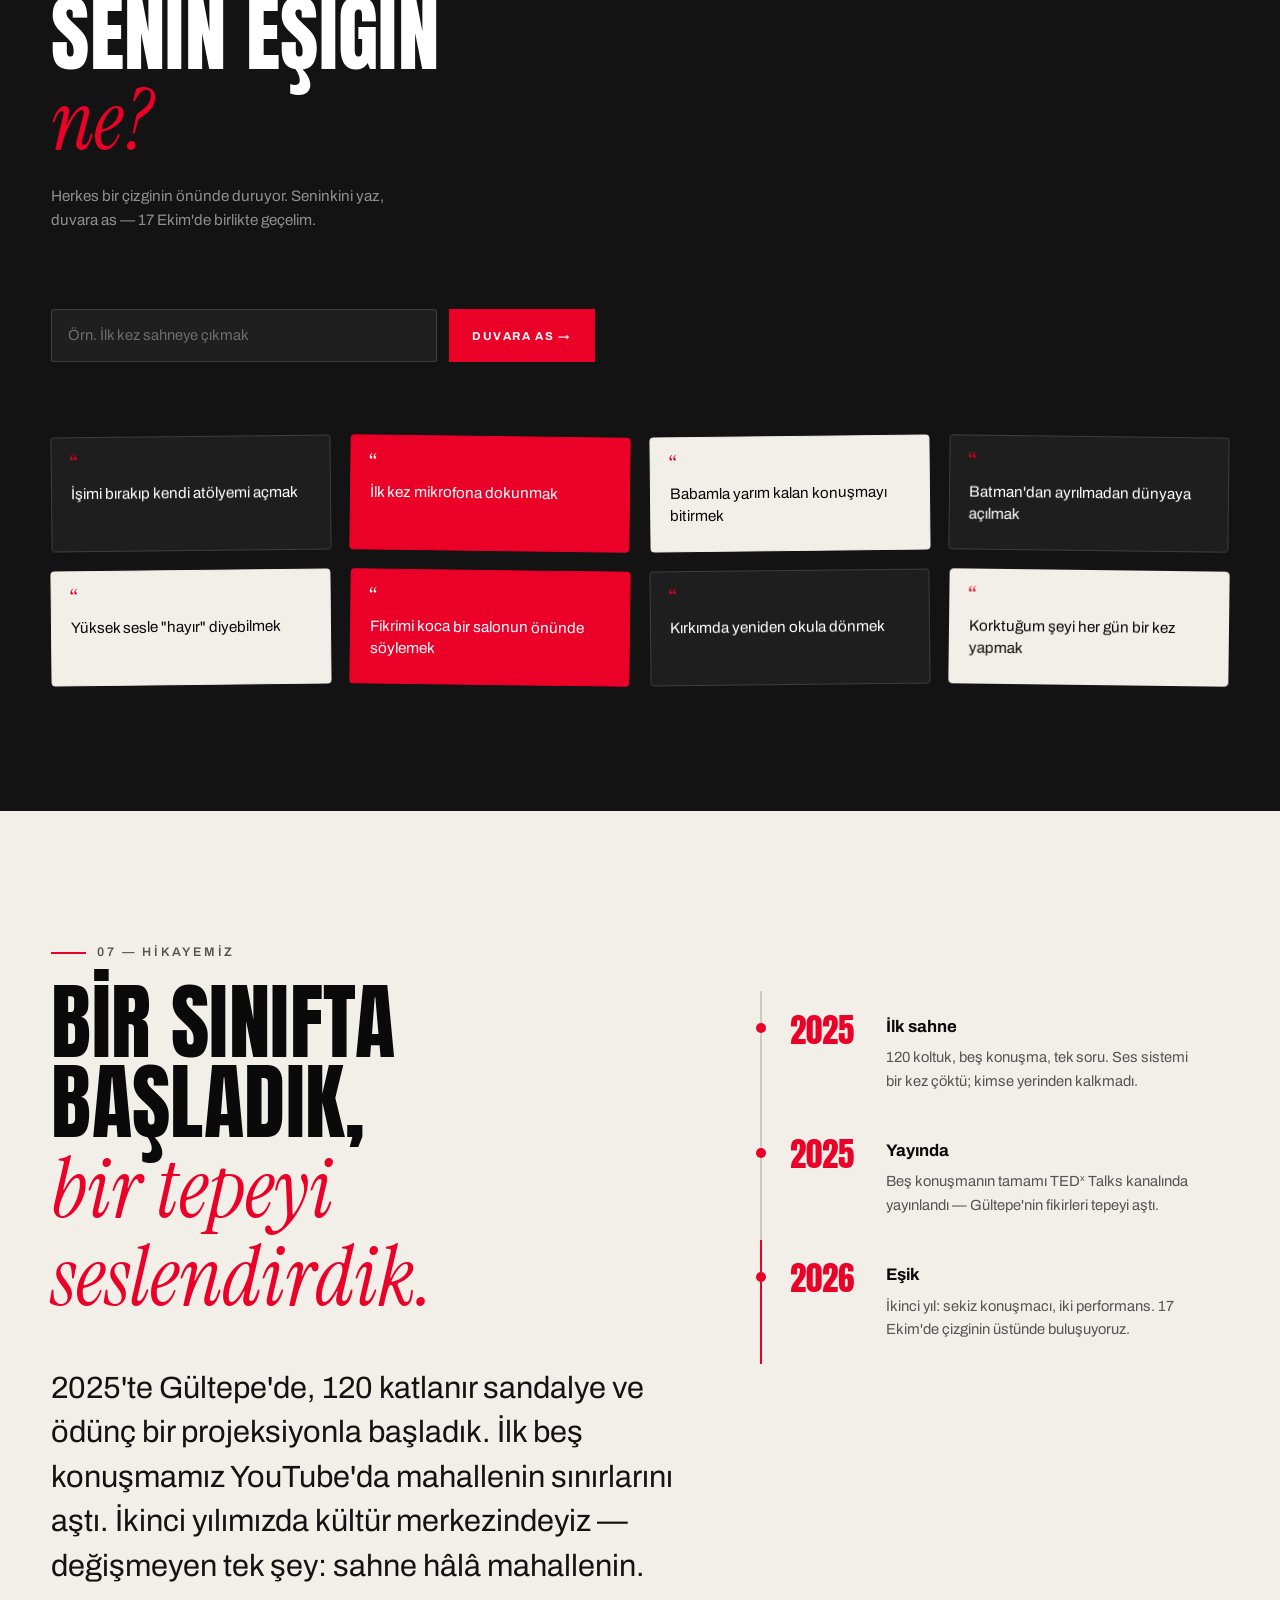
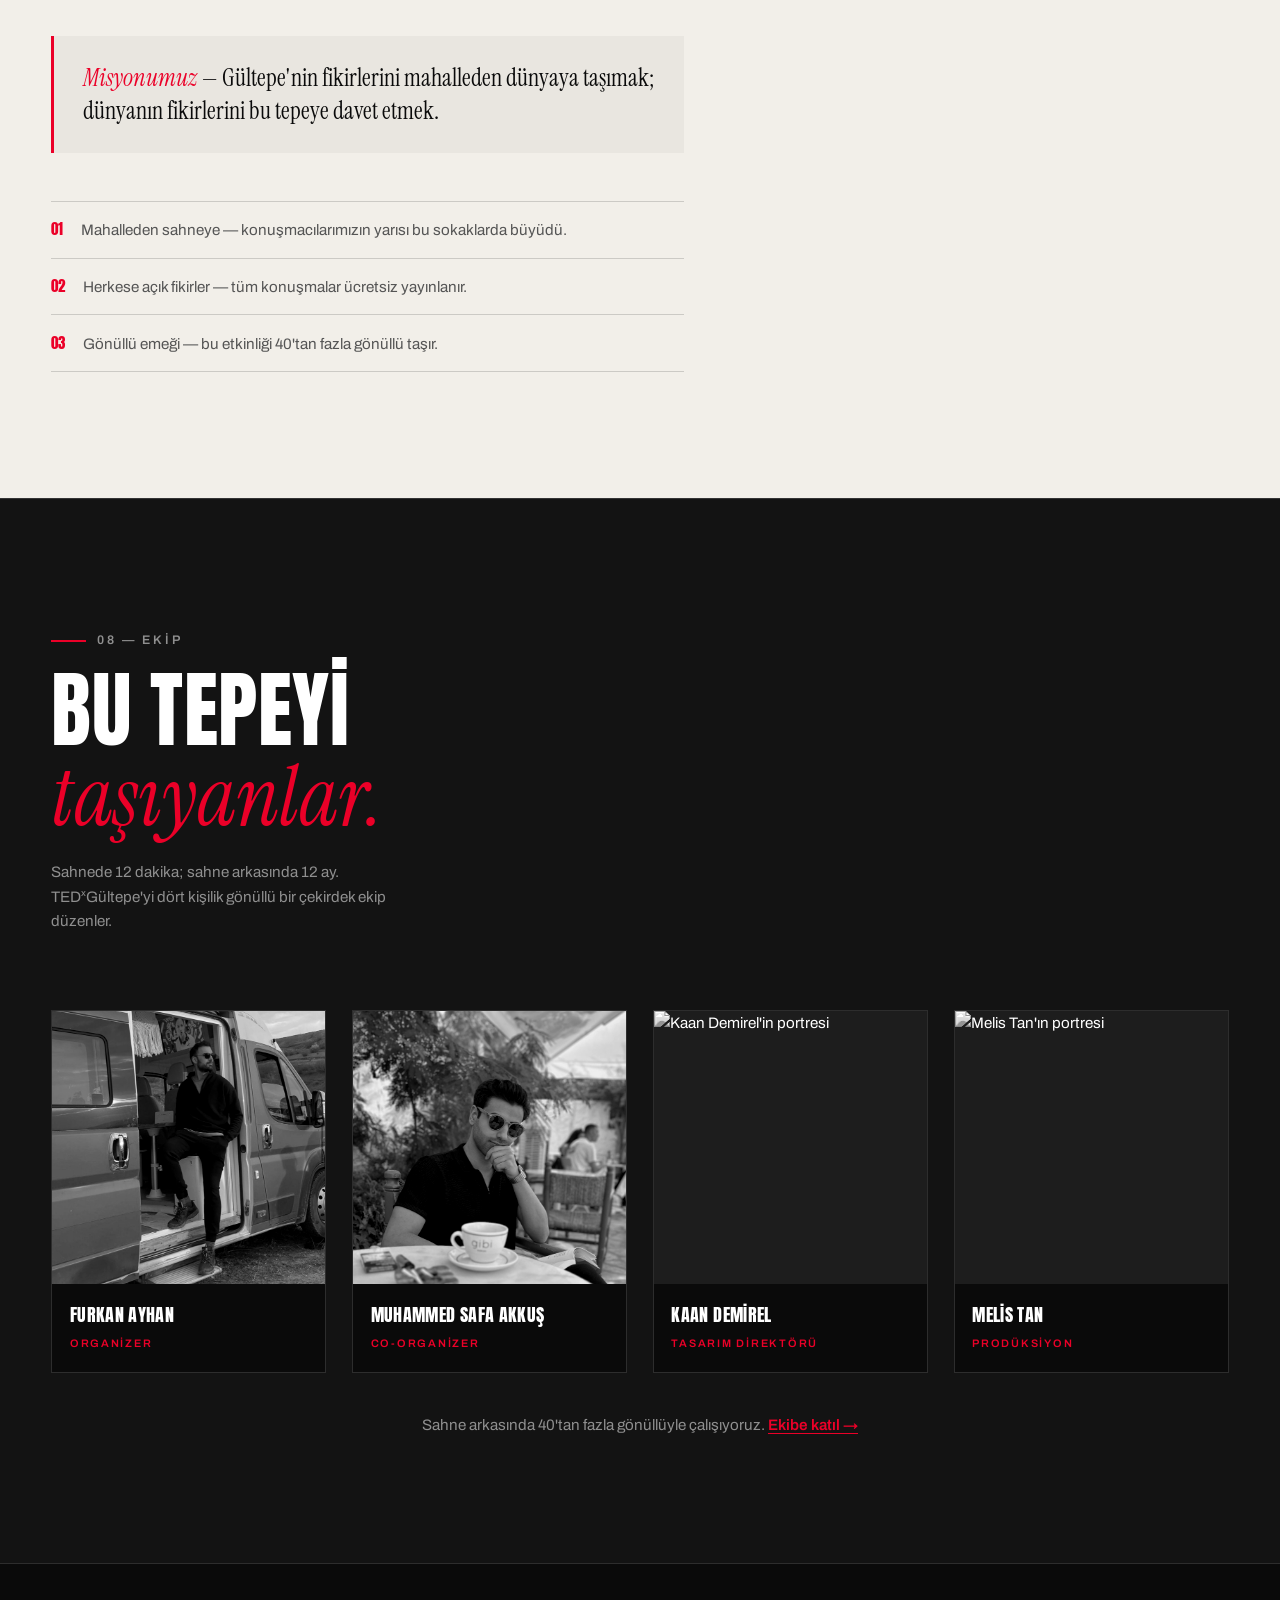
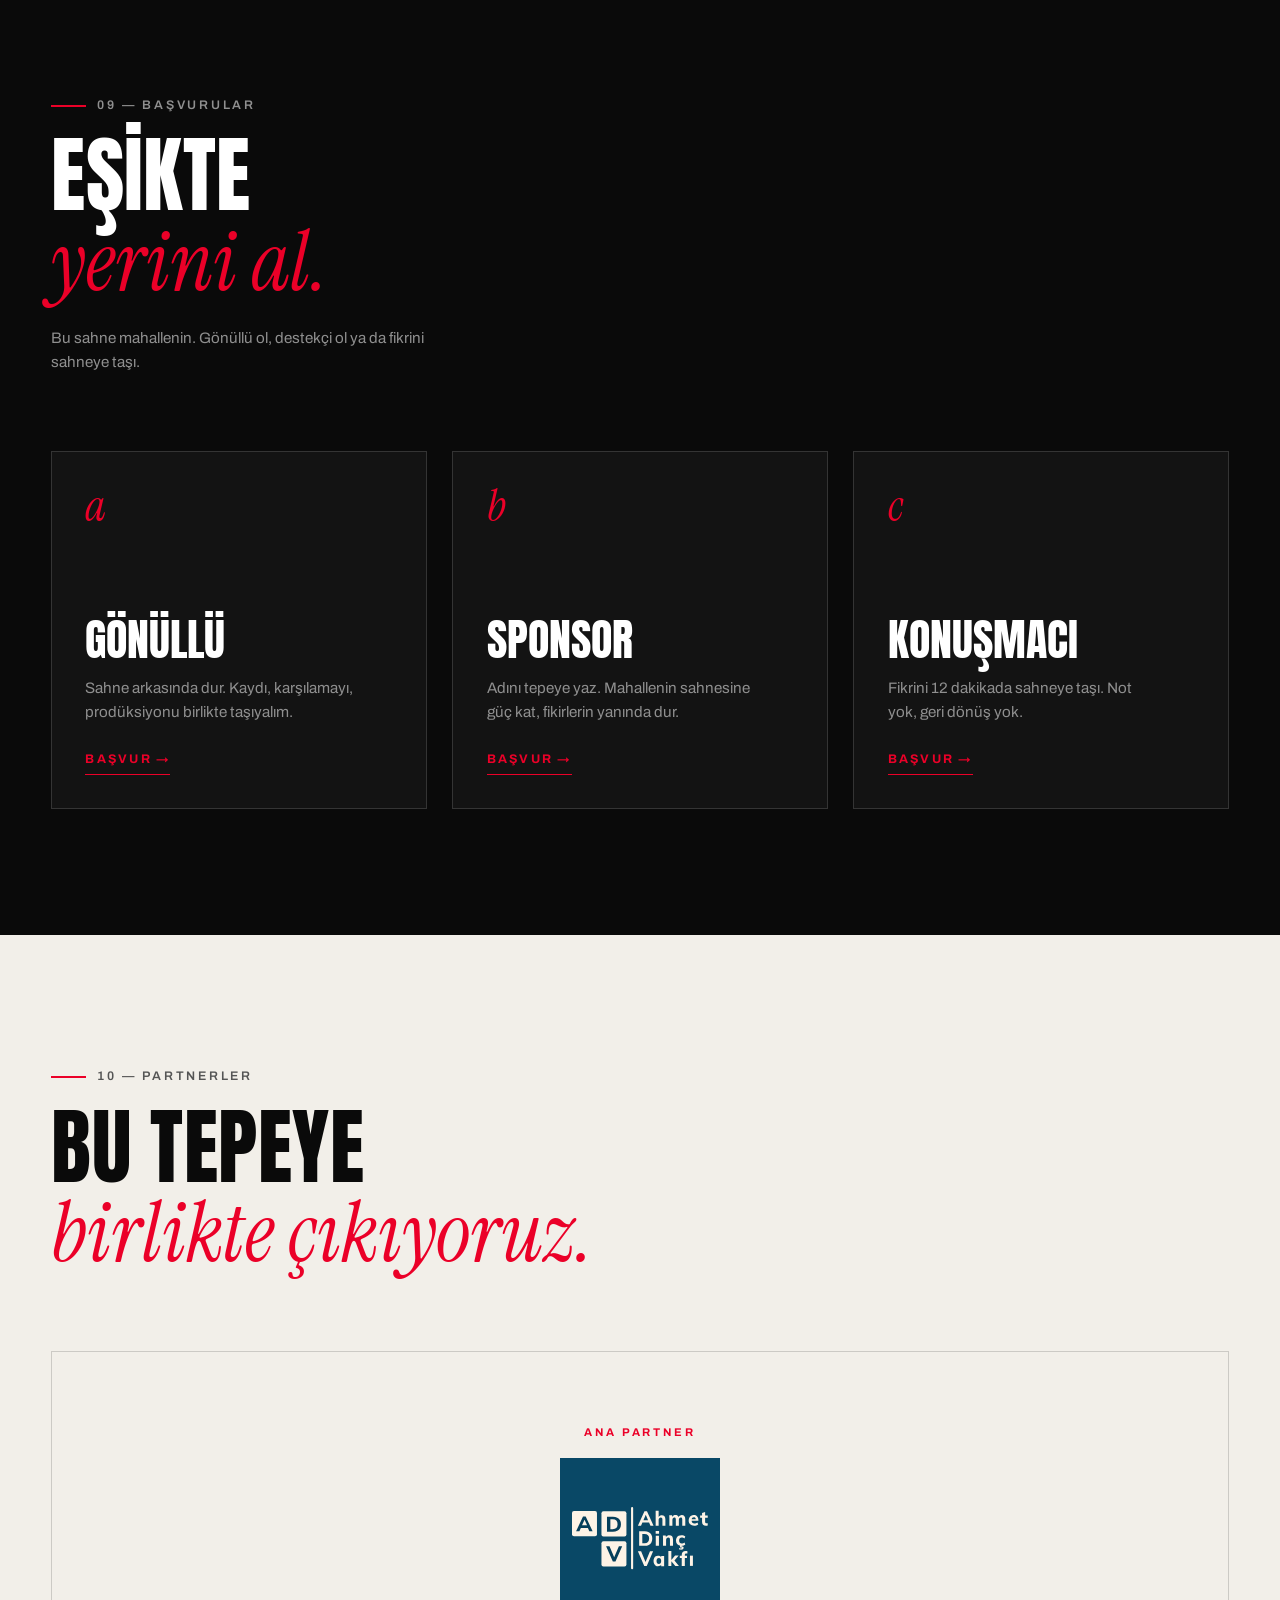
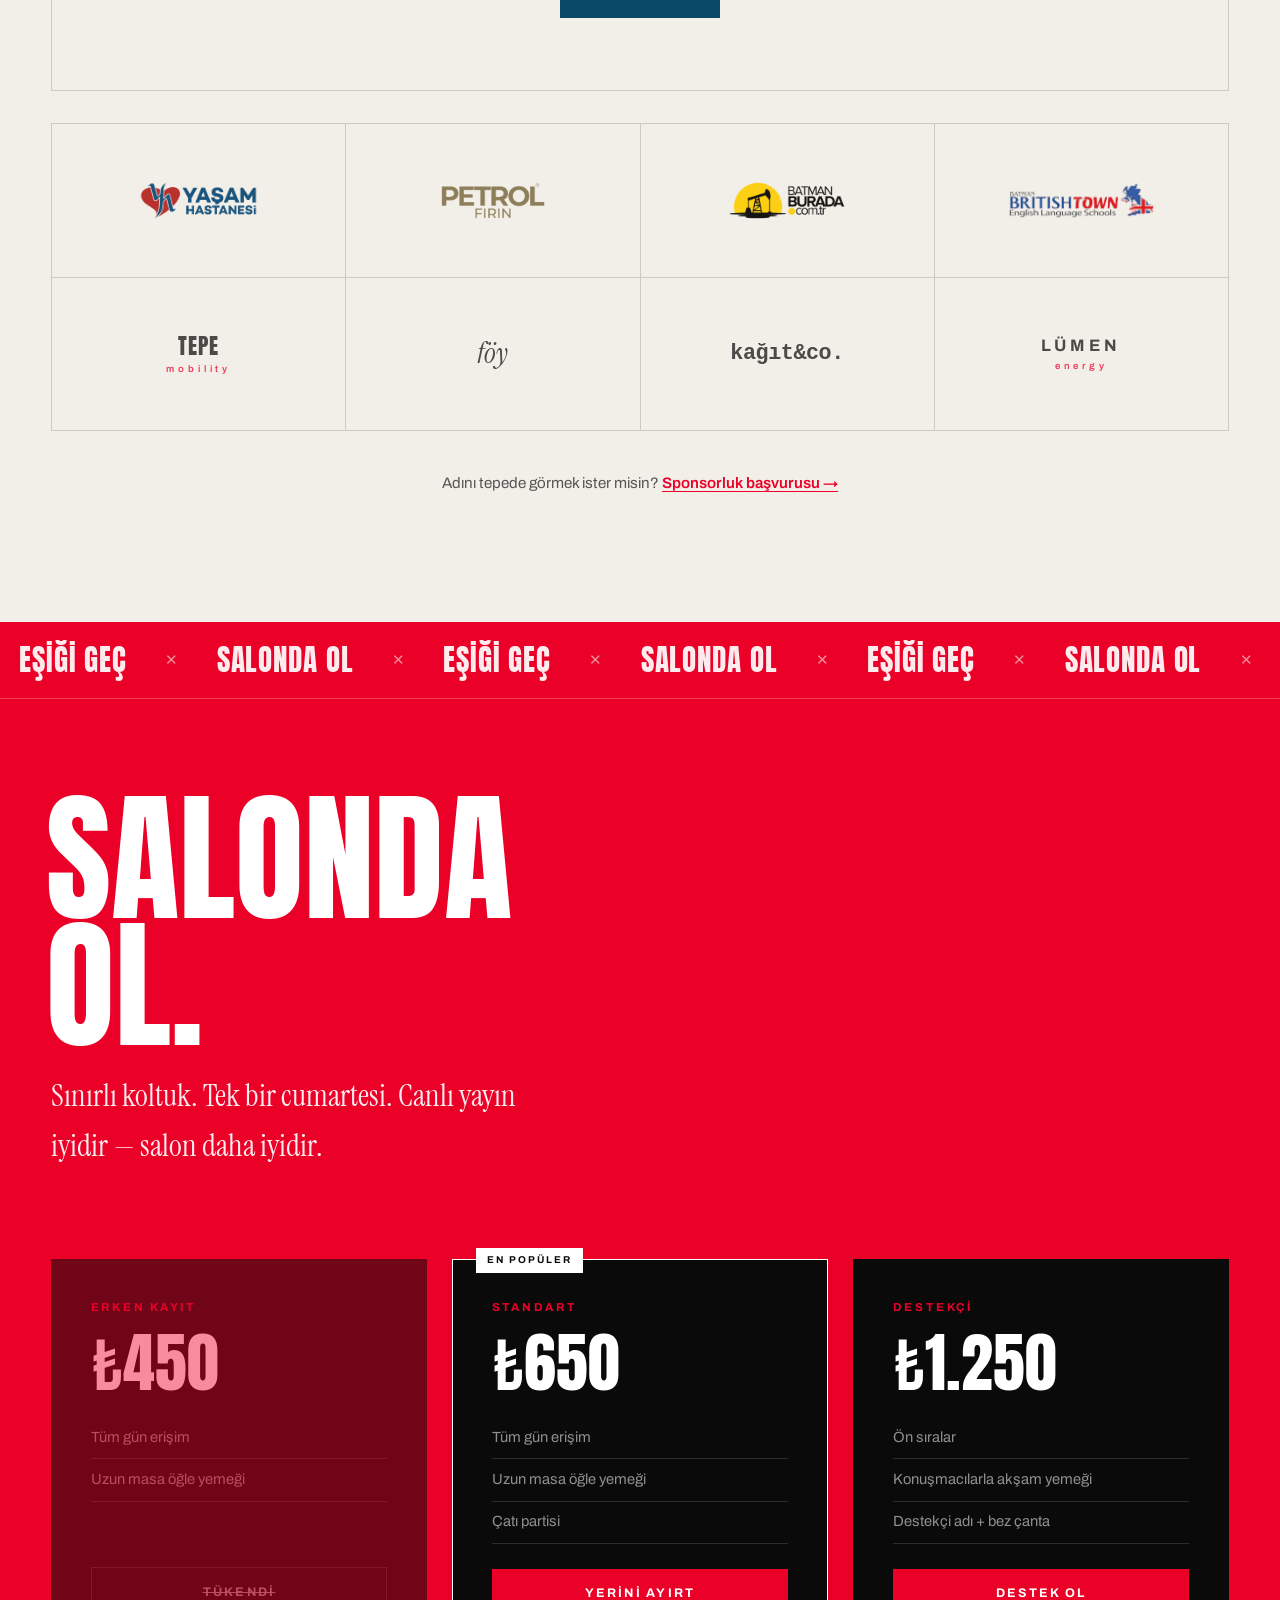
==== commit c85d87a2: "Hero: vakıf logosu kare rozet, Sponsor Ol hap-buton oldu (v=52) - Ahmet Dinç Vakfı logosu beyaz kart" ====
--- a/index.html
+++ b/index.html
@@ -27,7 +27,7 @@
   <link rel="preconnect" href="https://fonts.gstatic.com" crossorigin />
   <link href="https://fonts.googleapis.com/css2?family=Anton&family=Archivo:ital,wght@0,400;0,500;0,600;0,700;1,400&family=Instrument+Serif:ital@0;1&display=swap" rel="stylesheet" />
 
-  <link rel="stylesheet" href="css/style.css?v=51" />
+  <link rel="stylesheet" href="css/style.css?v=52" />
   <script type="application/ld+json">
   {
     "@context": "https://schema.org",
@@ -144,7 +144,7 @@
             <div class="hero__partners">
               <span class="hero__partners-label">Destekleyenler</span>
               <div class="hero__partners-row">
-                <img class="hp-logo-img" src="img/sponsors/ahmet-dinc-vakfi.svg?v=37" alt="Ahmet Dinç Vakfı" height="30" loading="lazy" />
+                <img class="hp-logo-img hp-logo-img--vakif" src="img/sponsors/ahmet-dinc-vakfi.svg?v=37" alt="Ahmet Dinç Vakfı" height="30" loading="lazy" />
                 <img class="hp-logo-img" src="img/sponsors/sponsor-2.png?v=37" alt="Sponsor logosu" height="30" loading="lazy" />
                 <img class="hp-logo-img" src="img/sponsors/sponsor-3.png?v=37" alt="Sponsor logosu" height="30" loading="lazy" />
                 <img class="hp-logo-img" src="img/sponsors/sponsor-4.png?v=37" alt="Sponsor logosu" height="30" loading="lazy" />
@@ -197,7 +197,7 @@
           <span class="hcard__label">Destekleyenler</span>
           <div class="hcard__sponsors">
             <div class="hcard__sponsors-row">
-              <img class="hp-logo-img" src="img/sponsors/ahmet-dinc-vakfi.svg?v=37" alt="Ahmet Dinç Vakfı" height="30" loading="lazy" />
+              <img class="hp-logo-img hp-logo-img--vakif" src="img/sponsors/ahmet-dinc-vakfi.svg?v=37" alt="Ahmet Dinç Vakfı" height="30" loading="lazy" />
               <img class="hp-logo-img" src="img/sponsors/sponsor-2.png?v=37" alt="Sponsor logosu" height="30" loading="lazy" />
               <img class="hp-logo-img" src="img/sponsors/sponsor-3.png?v=37" alt="Sponsor logosu" height="30" loading="lazy" />
               <img class="hp-logo-img" src="img/sponsors/sponsor-4.png?v=37" alt="Sponsor logosu" height="30" loading="lazy" />
--- a/css/style.css
+++ b/css/style.css
@@ -2672,21 +2672,49 @@
 }
 /* Sponsor Ol butonu yalnız mobil hero düzeninde görünür */
 .hero__cta--sponsor { display: none; }
+/* Vakıf rozeti kare ve kendi laciverti ile — beyaz kart içinde ezilmesin */
+.hp-logo-img--vakif {
+  padding: 0;
+  background: transparent;
+  width: 2.75rem;
+  max-width: 2.75rem;
+  border-radius: 6px;
+  opacity: 1;
+}
+/* Sponsor Ol — hap buton: kırmızı çerçeve, hover'da dolar */
 .hp-logo--sponsor {
-  color: var(--c-red);
-  opacity: 0.95;
-  font-weight: 400;
+  font-family: var(--f-sans);
+  font-size: 0.7rem;
+  font-weight: 700;
+  letter-spacing: 0.14em;
+  text-transform: uppercase;
+  color: var(--c-white);
+  opacity: 1;
   display: inline-flex;
   align-items: center;
-  gap: 0.35rem;
-  transition: opacity 0.3s ease;
+  gap: 0.45rem;
+  padding: 0.6rem 1.1rem;
+  border: 1px solid rgba(235, 0, 40, 0.65);
+  border-radius: 999px;
+  background: linear-gradient(rgba(235, 0, 40, 0.16), rgba(235, 0, 40, 0.05));
+  transition: background 0.3s ease, border-color 0.3s ease, color 0.3s ease;
 }
 .hp-logo--sponsor i {
   font-style: normal;
-  transition: transform 0.3s ease;
-}
-.hp-logo--sponsor:hover { opacity: 1; }
-.hp-logo--sponsor:hover i { transform: translateX(4px); }
+  color: var(--c-red);
+  transition: transform 0.3s ease, color 0.3s ease;
+}
+.hp-logo--sponsor:hover,
+.hp-logo--sponsor:focus-visible {
+  background: var(--c-red);
+  border-color: var(--c-red);
+  color: var(--c-white);
+}
+.hp-logo--sponsor:hover i,
+.hp-logo--sponsor:focus-visible i {
+  color: var(--c-white);
+  transform: translateX(4px);
+}
 
 /* --- KARELER: 2025 galerisi --- */
 .snaps {
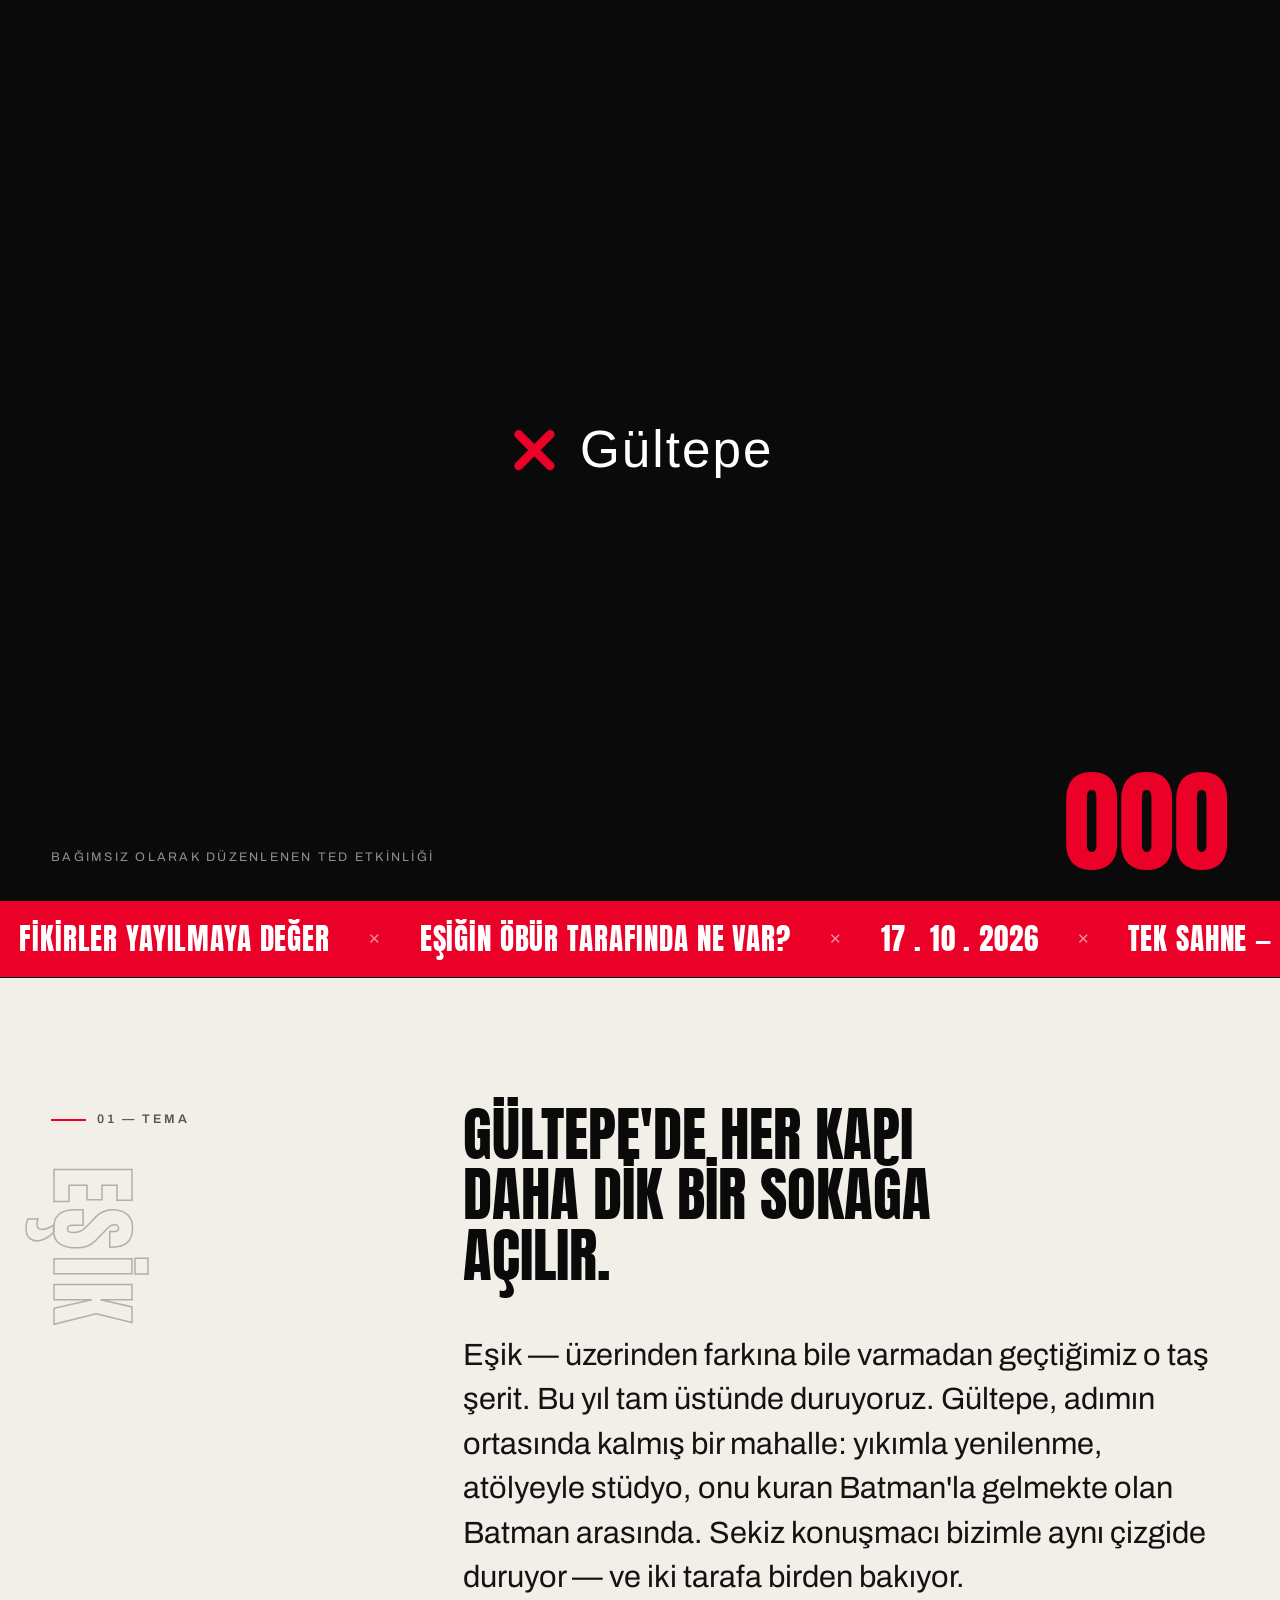
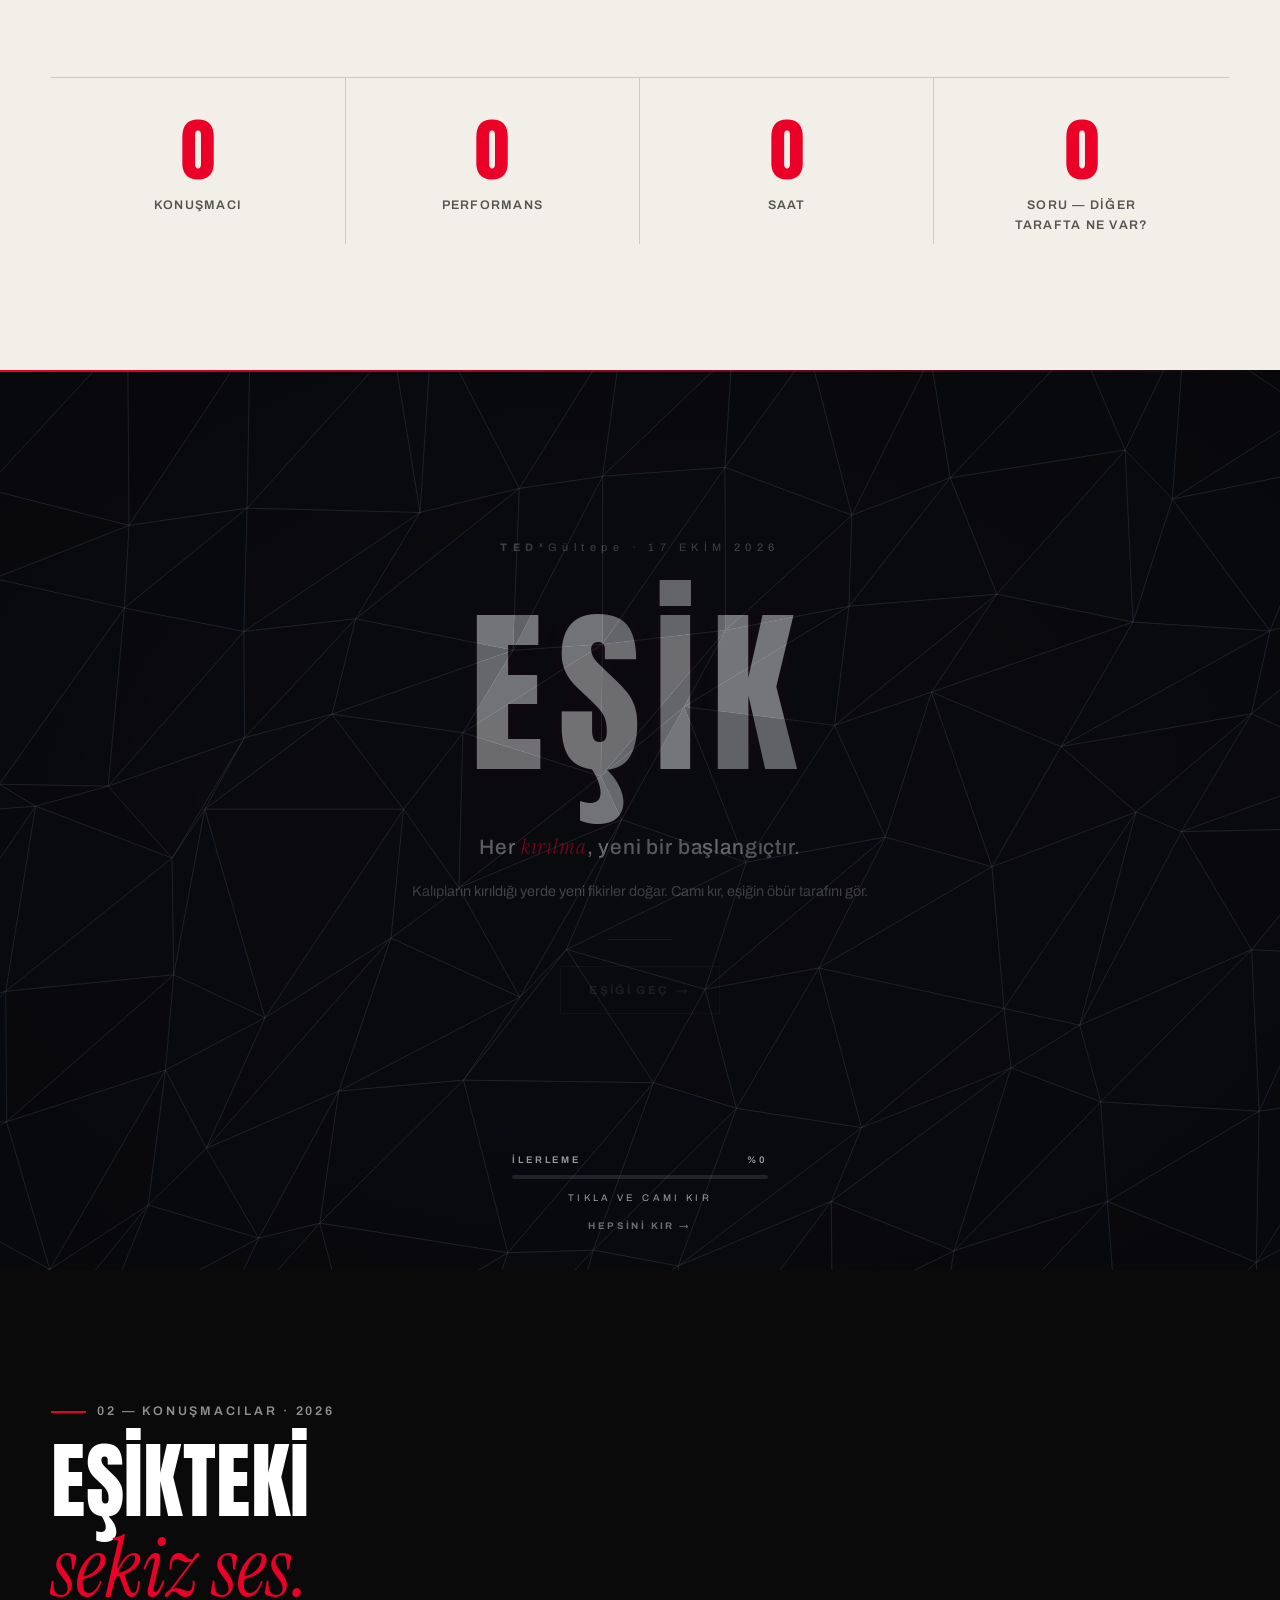
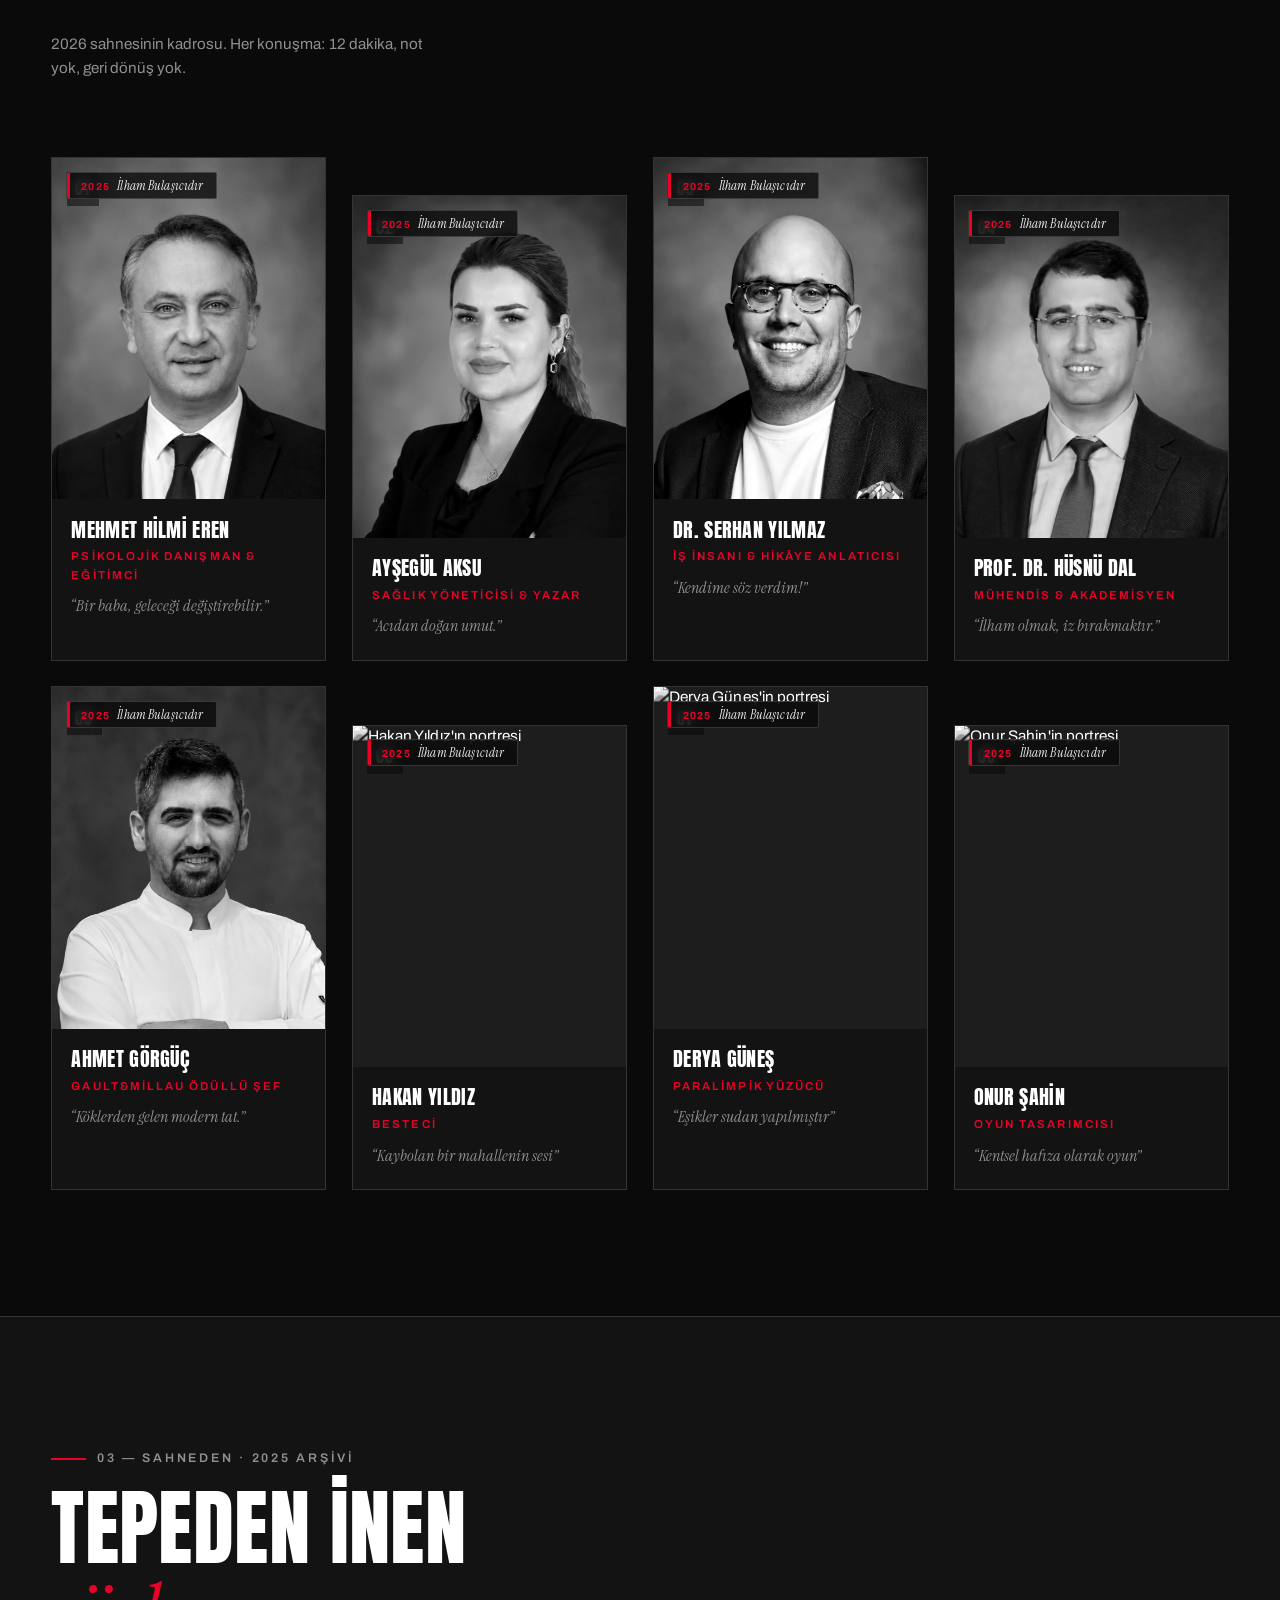
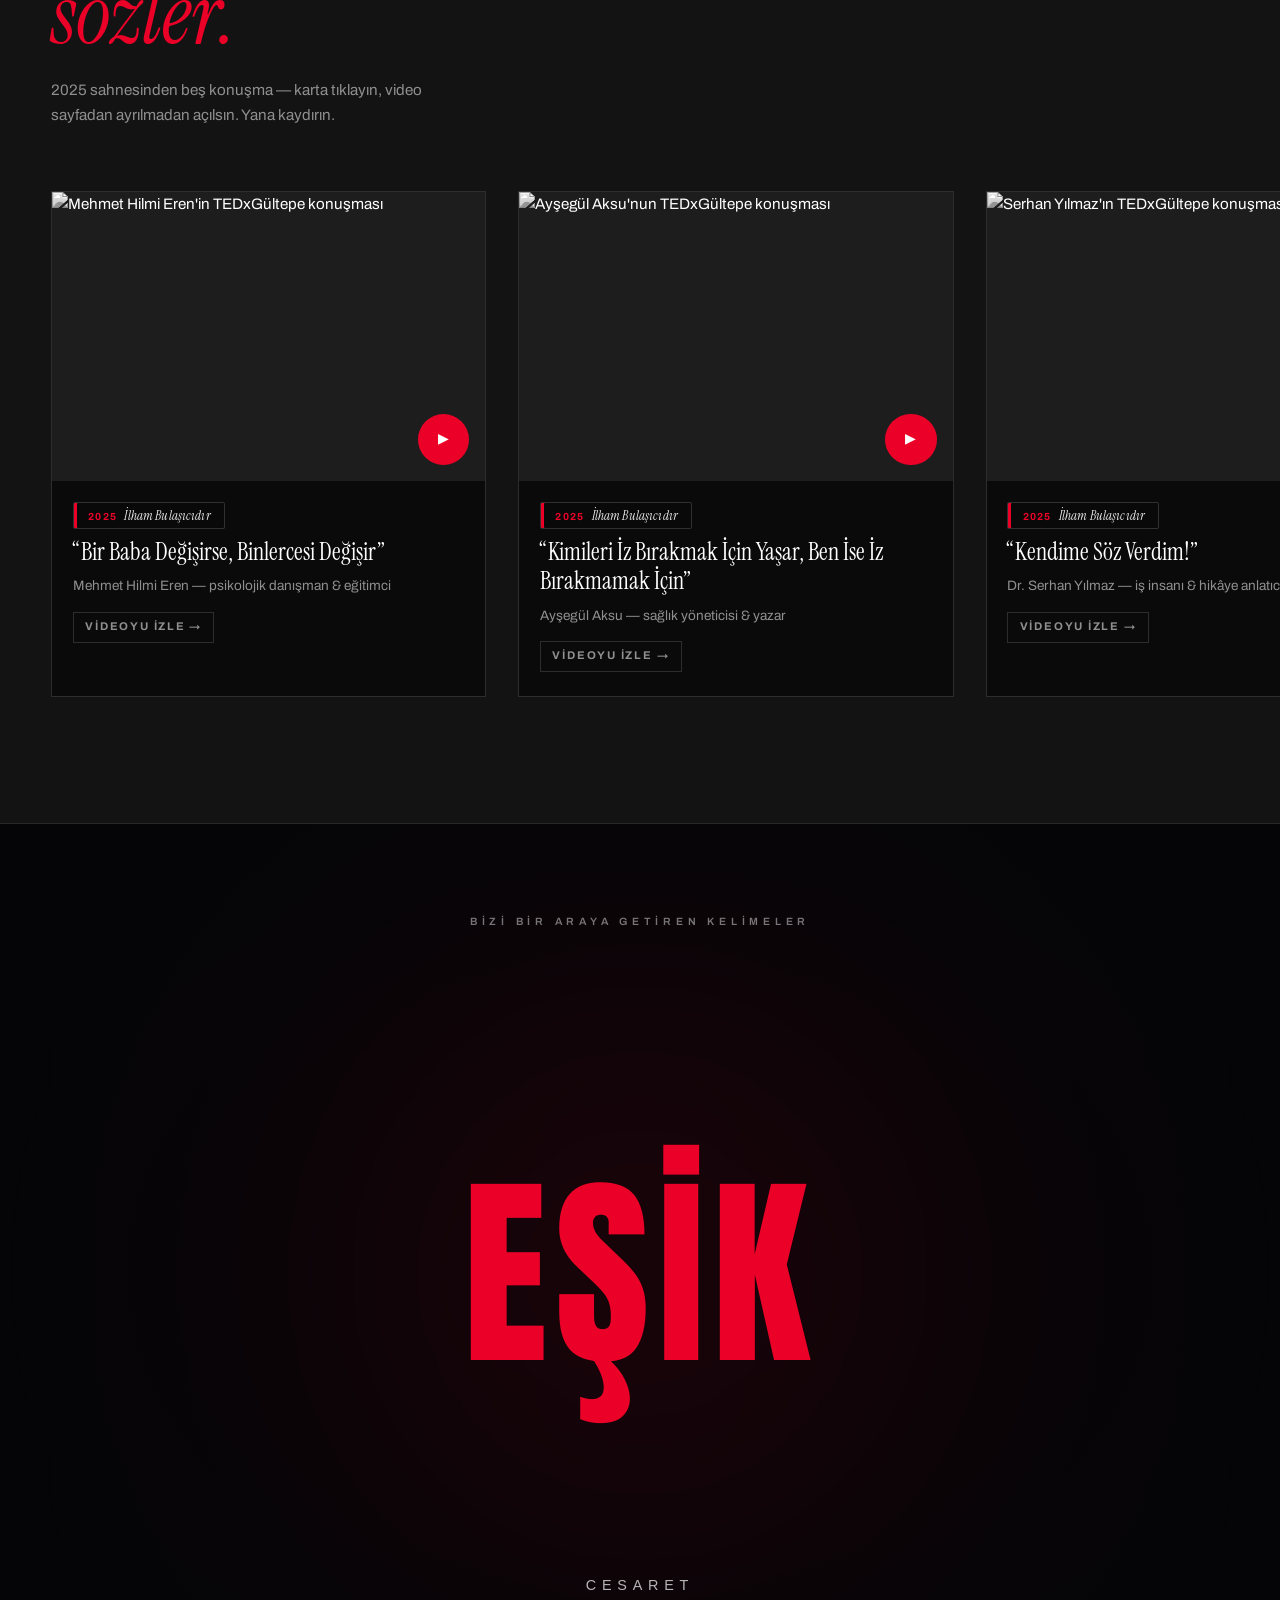
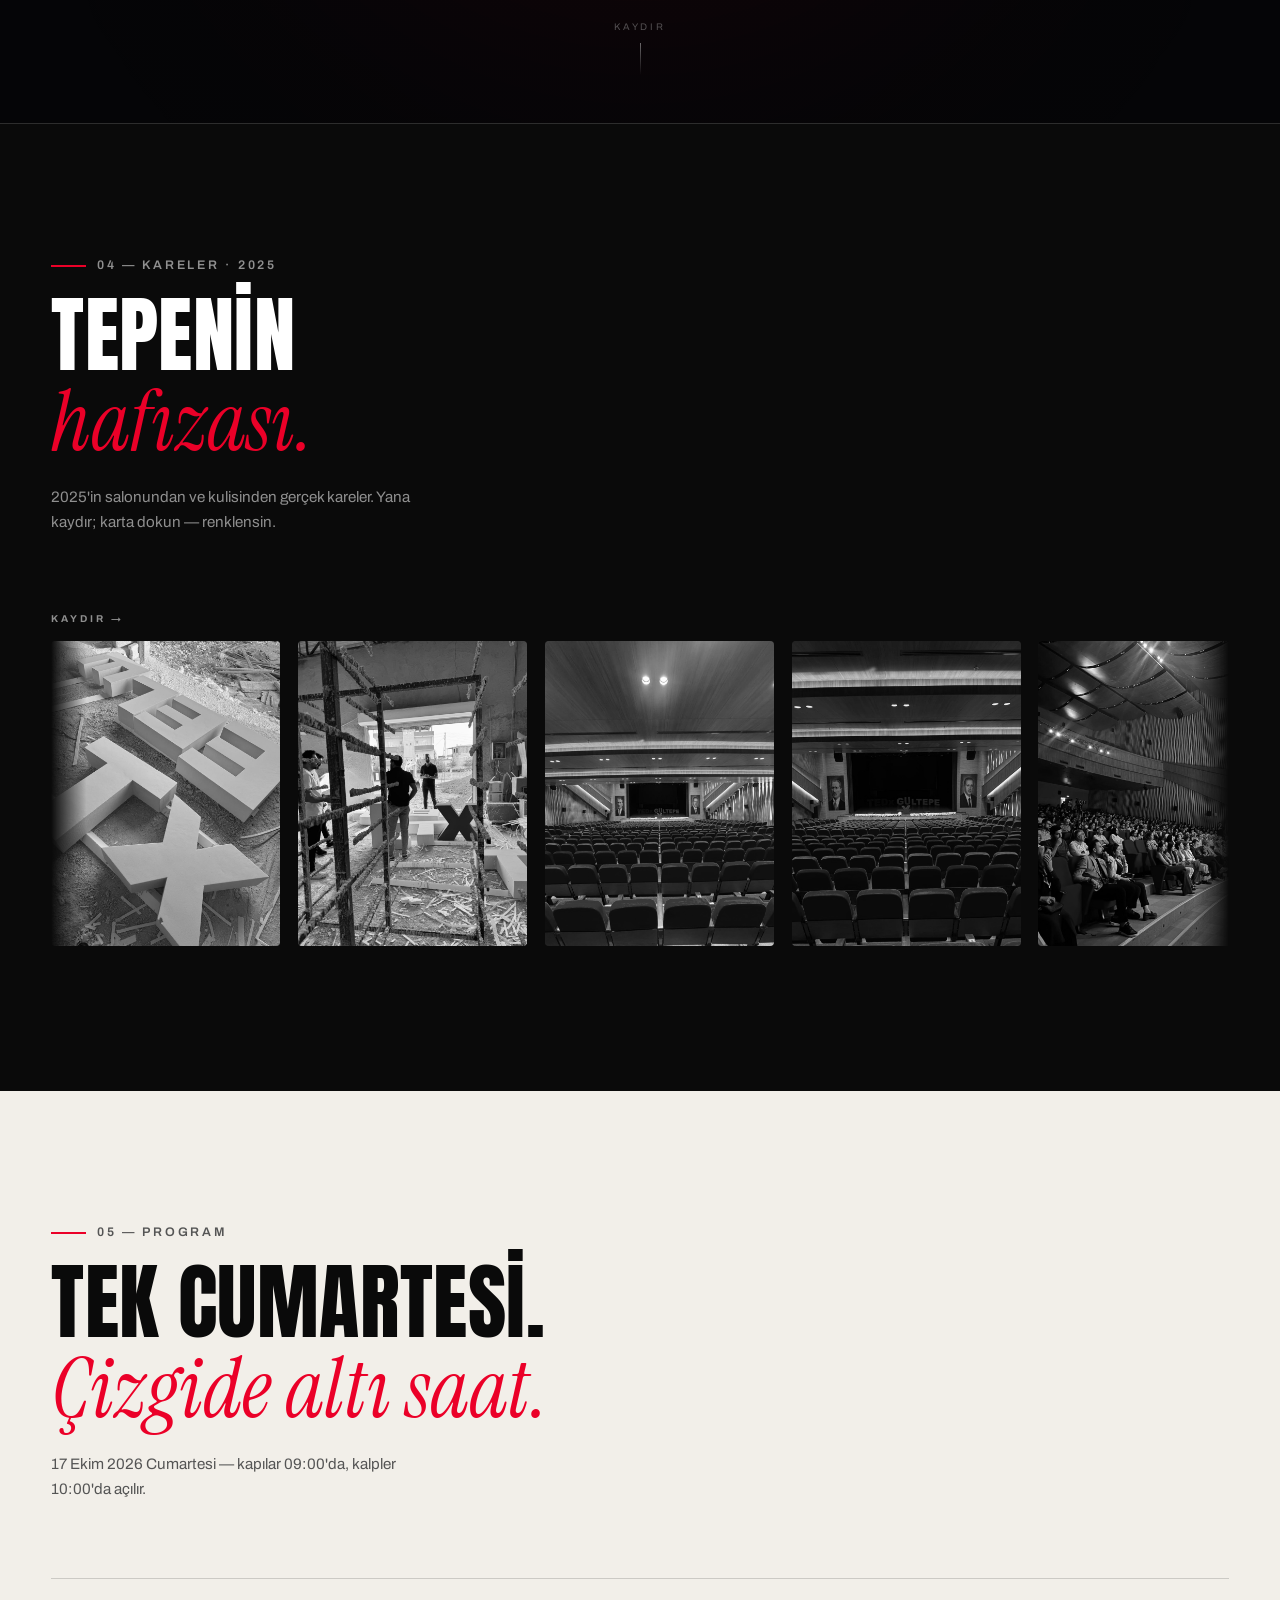
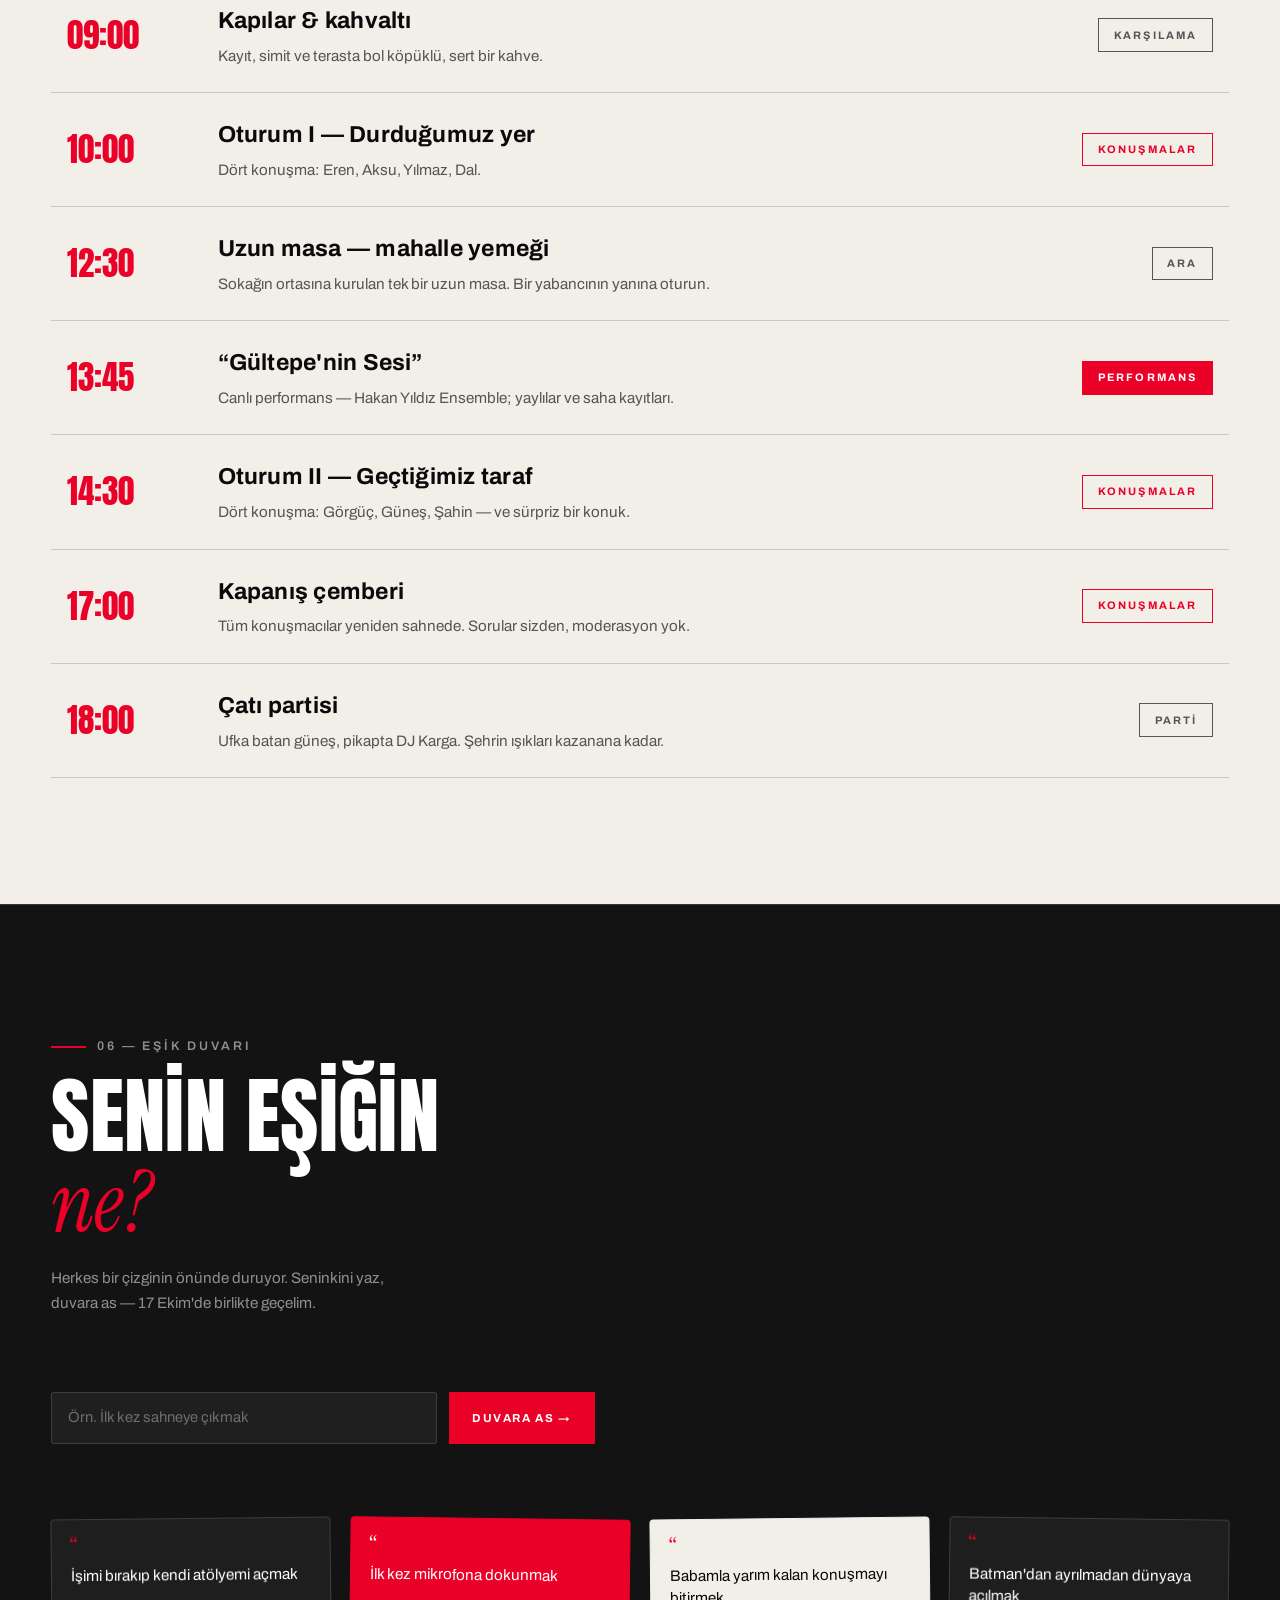
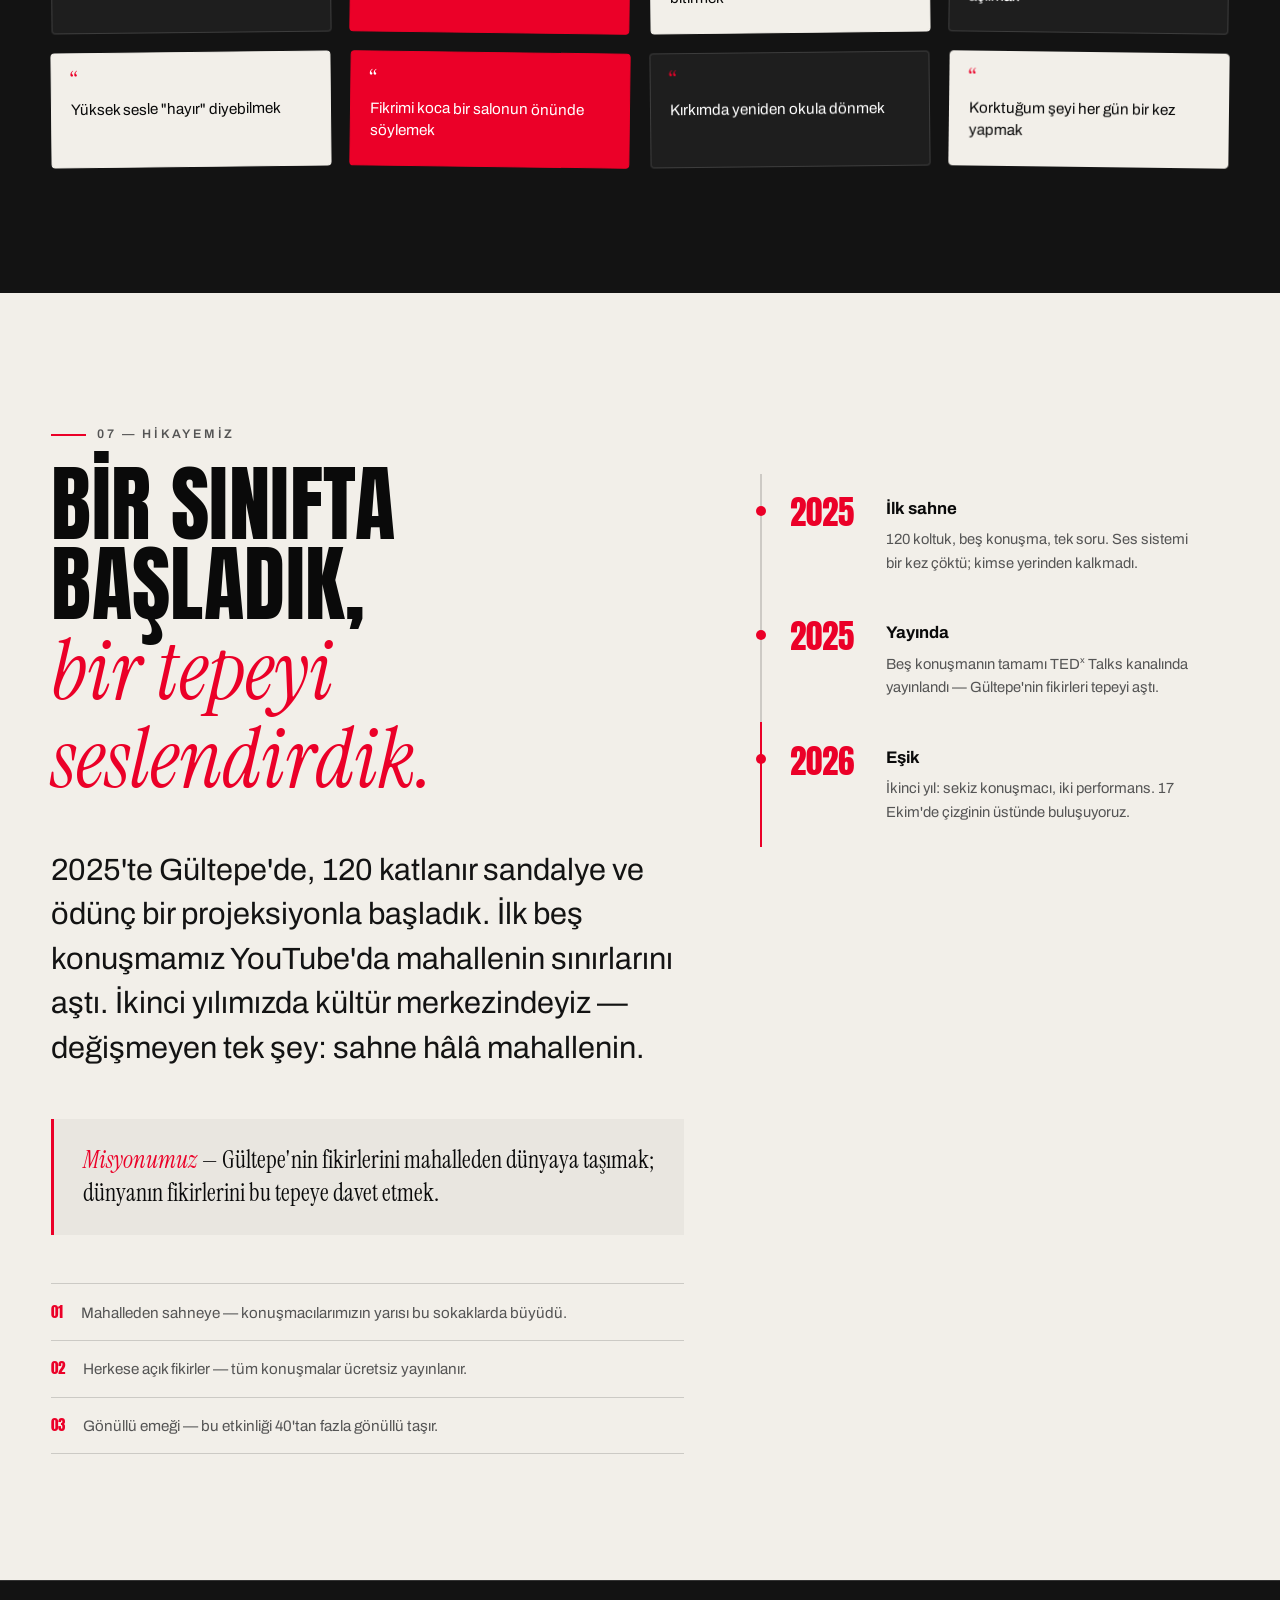
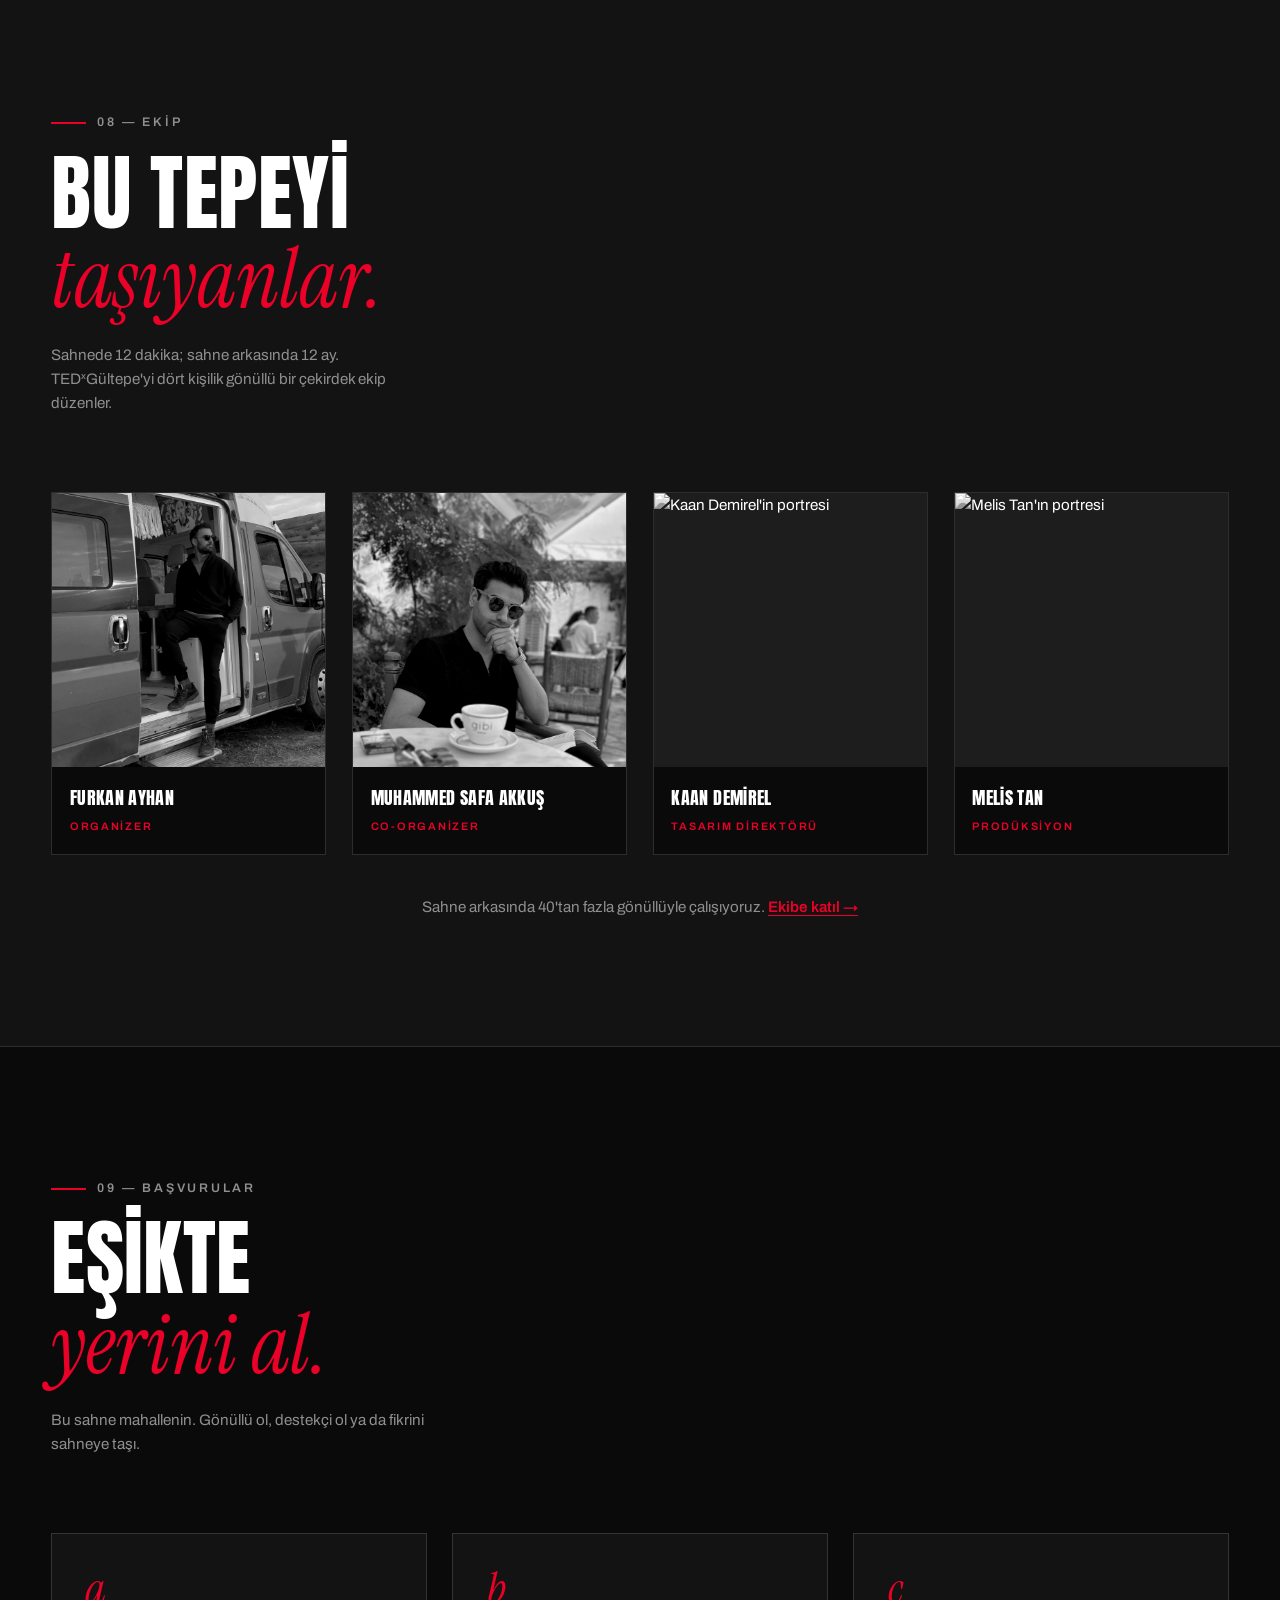
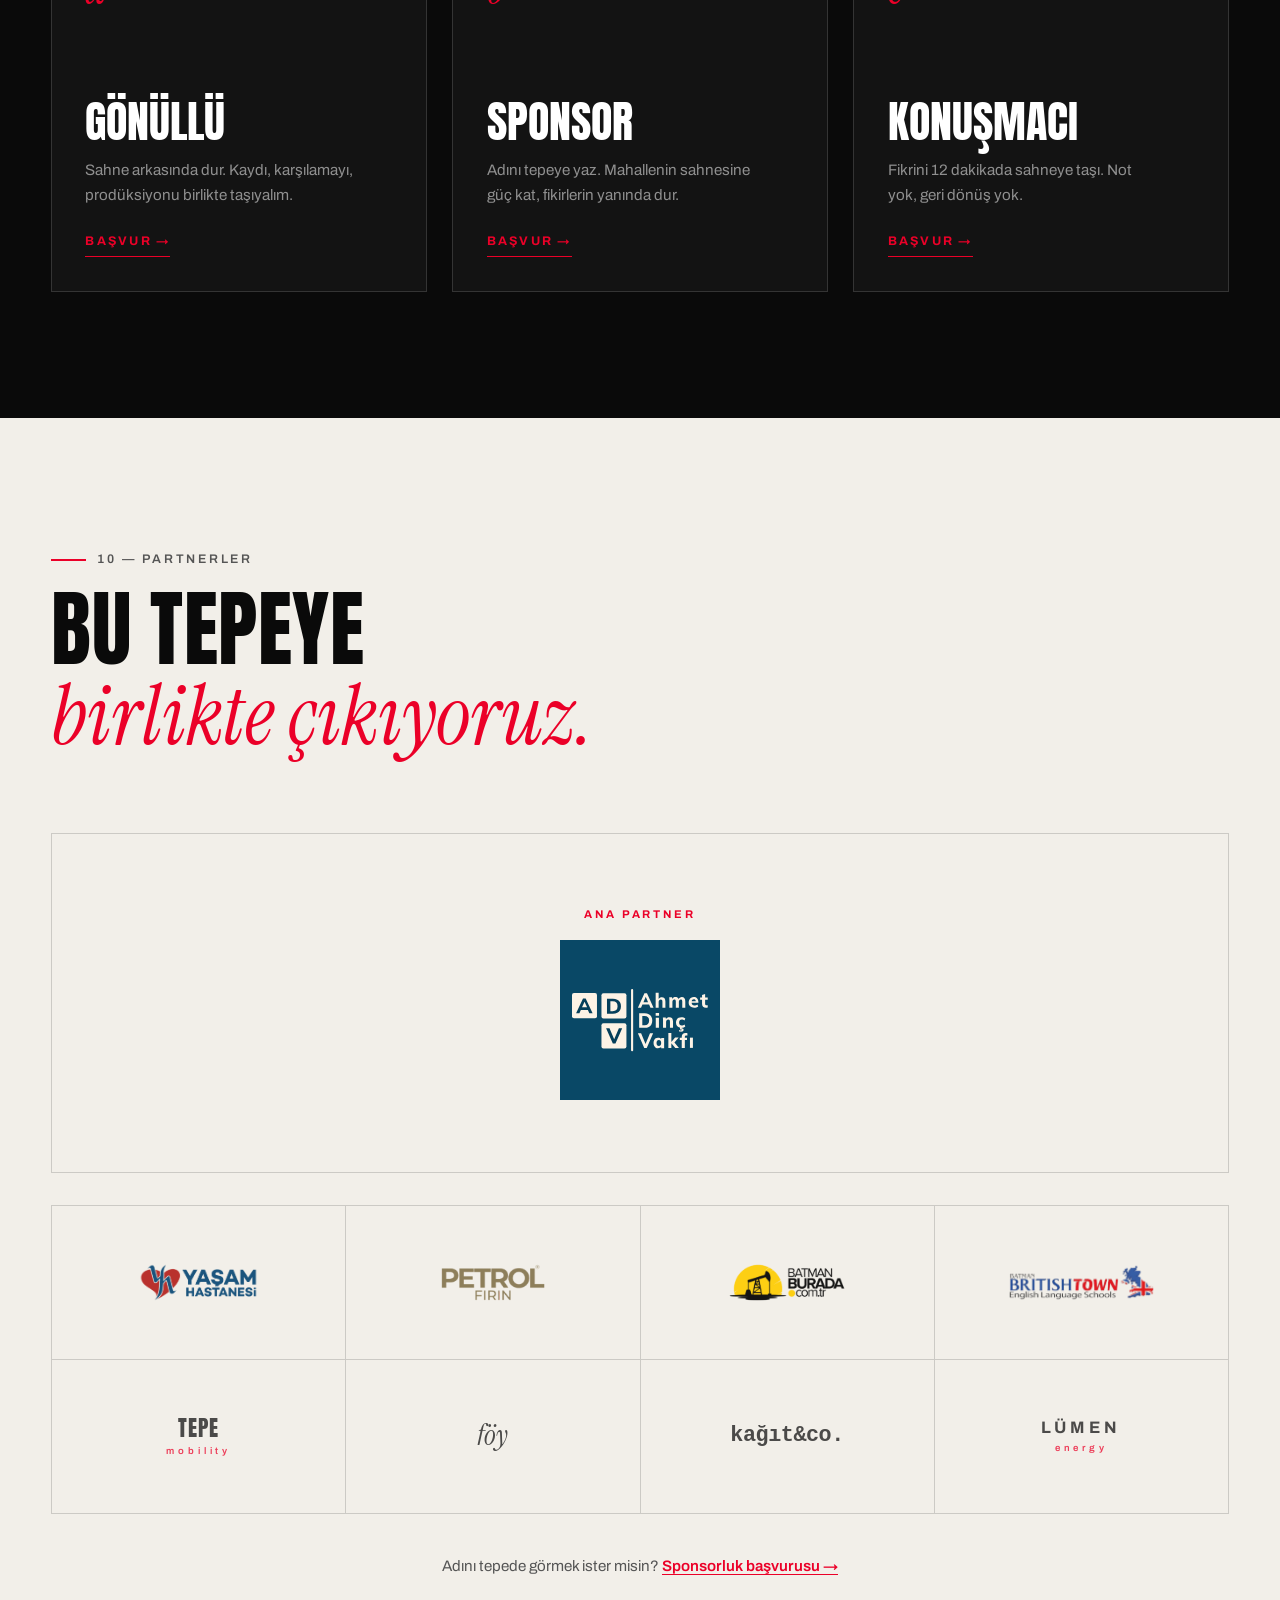
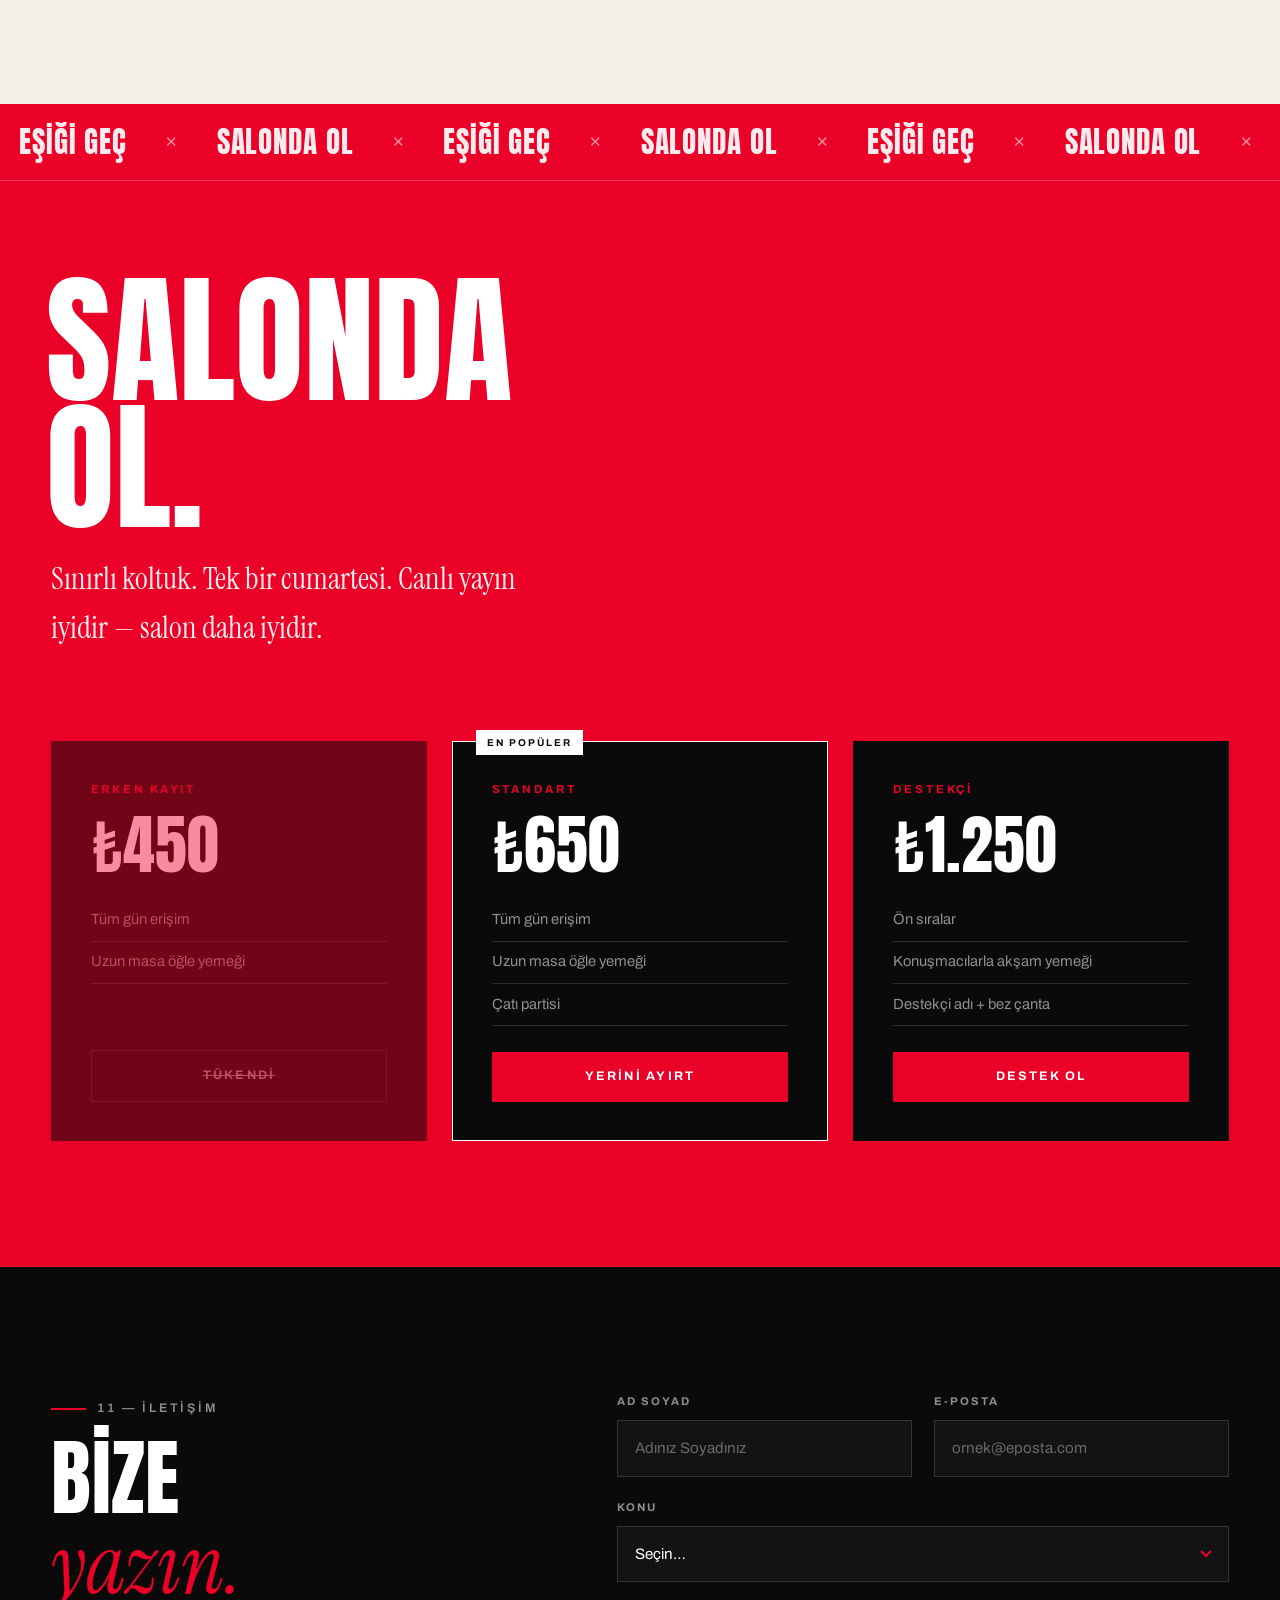
==== commit e27b2e9a: "Kareler küresi, sponsor kartı ve hero yenilemeleri (v=58) - Kareler (04): 3D fotoğraf küresi — sürük" ====
--- a/index.html
+++ b/index.html
@@ -27,7 +27,7 @@
   <link rel="preconnect" href="https://fonts.gstatic.com" crossorigin />
   <link href="https://fonts.googleapis.com/css2?family=Anton&family=Archivo:ital,wght@0,400;0,500;0,600;0,700;1,400&family=Instrument+Serif:ital@0;1&display=swap" rel="stylesheet" />
 
-  <link rel="stylesheet" href="css/style.css?v=52" />
+  <link rel="stylesheet" href="css/style.css?v=58" />
   <script type="application/ld+json">
   {
     "@context": "https://schema.org",
@@ -133,6 +133,7 @@
             <p class="hero__theme">
               <span class="mask"><span class="mask__inner"><em>Eşik</em> — olan ile olabilecek arasında,<br/>tam çizginin üstünde duruyoruz.</span></span>
             </p>
+            <p class="hero__sub">Tek sahnede sekiz konuşmacı, iki performans ve eşik üzerine bir gün — fikirler, hikâyeler ve sorularla 17 Ekim'de Batman'da buluşuyoruz.</p>
             <div class="hero__cta-row">
               <a href="#bilet" class="btn btn--red hero__cta" data-magnetic>
                 <span class="btn__label">Yerini Ayırt</span>
@@ -141,17 +142,6 @@
                 <span class="btn__label">Sponsor Ol</span>
               </a>
             </div>
-            <div class="hero__partners">
-              <span class="hero__partners-label">Destekleyenler</span>
-              <div class="hero__partners-row">
-                <img class="hp-logo-img hp-logo-img--vakif" src="img/sponsors/ahmet-dinc-vakfi.svg?v=37" alt="Ahmet Dinç Vakfı" height="30" loading="lazy" />
-                <img class="hp-logo-img" src="img/sponsors/sponsor-2.png?v=37" alt="Sponsor logosu" height="30" loading="lazy" />
-                <img class="hp-logo-img" src="img/sponsors/sponsor-3.png?v=37" alt="Sponsor logosu" height="30" loading="lazy" />
-                <img class="hp-logo-img" src="img/sponsors/sponsor-4.png?v=37" alt="Sponsor logosu" height="30" loading="lazy" />
-                <img class="hp-logo-img" src="img/sponsors/sponsor-5.png?v=37" alt="Sponsor logosu" height="30" loading="lazy" />
-                <a class="hp-logo hp-logo--sponsor" href="basvuru.html?tip=sponsor">Sponsor Ol <i>→</i></a>
-              </div>
-            </div>
           </div>
         </div>
       </div>
@@ -184,17 +174,8 @@
         </div>
 
         <div class="hcard hcard--tix">
-          <span class="hcard__label">Bilet durumu</span>
-          <div class="hcard__bar" role="img" aria-label="Salon yüzde 72 dolu">
-            <i data-tix-bar></i>
-          </div>
-          <p class="hcard__fill">Salon <b>%72</b> dolu</p>
-          <a class="hcard__cta" href="#bilet">Yerini Ayırt →</a>
-        </div>
-
-        <!-- Yalnız mobil: destekleyenler kartı, logolar otomatik kayar -->
-        <div class="hcard hcard--sponsors">
           <span class="hcard__label">Destekleyenler</span>
+          <!-- Logolar kesintisiz döner (satır 2 kopya içerir) -->
           <div class="hcard__sponsors">
             <div class="hcard__sponsors-row">
               <img class="hp-logo-img hp-logo-img--vakif" src="img/sponsors/ahmet-dinc-vakfi.svg?v=37" alt="Ahmet Dinç Vakfı" height="30" loading="lazy" />
@@ -202,9 +183,14 @@
               <img class="hp-logo-img" src="img/sponsors/sponsor-3.png?v=37" alt="Sponsor logosu" height="30" loading="lazy" />
               <img class="hp-logo-img" src="img/sponsors/sponsor-4.png?v=37" alt="Sponsor logosu" height="30" loading="lazy" />
               <img class="hp-logo-img" src="img/sponsors/sponsor-5.png?v=37" alt="Sponsor logosu" height="30" loading="lazy" />
-              <a class="hp-logo hp-logo--sponsor" href="basvuru.html?tip=sponsor">Sponsor Ol →</a>
-            </div>
-          </div>
+              <img class="hp-logo-img hp-logo-img--vakif" src="img/sponsors/ahmet-dinc-vakfi.svg?v=37" alt="" aria-hidden="true" height="30" loading="lazy" />
+              <img class="hp-logo-img" src="img/sponsors/sponsor-2.png?v=37" alt="" aria-hidden="true" height="30" loading="lazy" />
+              <img class="hp-logo-img" src="img/sponsors/sponsor-3.png?v=37" alt="" aria-hidden="true" height="30" loading="lazy" />
+              <img class="hp-logo-img" src="img/sponsors/sponsor-4.png?v=37" alt="" aria-hidden="true" height="30" loading="lazy" />
+              <img class="hp-logo-img" src="img/sponsors/sponsor-5.png?v=37" alt="" aria-hidden="true" height="30" loading="lazy" />
+            </div>
+          </div>
+          <a class="hcard__cta" href="basvuru.html?tip=sponsor">Sponsor Ol →</a>
         </div>
       </aside>
 
@@ -541,38 +527,76 @@
         <header class="sec-head">
           <span class="sec-label sec-label--light"><i></i>04 — Kareler · 2025</span>
           <h2 class="sec-title" data-split>Tepenin<br/><em>hafızası.</em></h2>
-          <p class="sec-note">Geçen yılın salonundan ve sahne arkasından kareler. Karta dokun — renklensin.</p>
+          <p class="sec-note">2025'in salonundan ve kulisinden gerçek kareler. Yana kaydır; karta dokun — renklensin.</p>
         </header>
 
-        <div class="snaps__grid">
-          <figure class="snaps__item snaps__item--tall" data-reveal>
-            <img src="https://images.unsplash.com/photo-1540575467063-178a50c2df87?auto=format&fit=crop&w=800&q=80&sat=-100" alt="2025 etkinliğinde salonun genel görünümü" width="800" height="1067" loading="lazy" />
-            <figcaption>Kapılar açılırken</figcaption>
+        <!-- Küre galerisi (three.js) — JS kurulunca şeridin yerini alır -->
+        <div class="kure" data-kure hidden>
+          <canvas class="kure__canvas" data-kure-canvas aria-label="2025 fotoğraflarından oluşan döndürülebilir küre — tıklayınca içine girilir" role="img"></canvas>
+
+          <!-- Vizör katmanı: köşe çerçeveleri + arşiv rozeti + sayaç -->
+          <div class="kure__hud" aria-hidden="true">
+            <span class="kure__corner kure__corner--tl"></span>
+            <span class="kure__corner kure__corner--tr"></span>
+            <span class="kure__corner kure__corner--bl"></span>
+            <span class="kure__corner kure__corner--br"></span>
+            <span class="kure__tag"><i></i>Arşiv · 2025<em> — İlham Bulaşıcıdır</em></span>
+            <span class="kure__count" data-kure-count>10 Kare</span>
+            <span class="kure__coords">37.887° K — 41.132° D · Gültepe</span>
+          </div>
+
+          <p class="kure__hint" data-kure-hint aria-hidden="true">Sürükle — döndür · Tıkla — içine gir</p>
+          <button type="button" class="btn btn--red btn--sm kure__exit" data-kure-exit hidden>
+            <span class="btn__label">Küreden çık ✕</span>
+          </button>
+        </div>
+
+        <p class="snaps__swipe" aria-hidden="true">Kaydır →</p>
+        <div class="snaps__strip" data-reveal>
+          <figure class="snaps__item">
+            <img src="img/galeri/2025-03.jpg" alt="Dev TEDx harfleri atölyede üretilirken" width="900" height="1200" loading="lazy" />
+            <figcaption>Harfler atölyeden çıkarken</figcaption>
           </figure>
-          <figure class="snaps__item" data-reveal>
-            <img src="https://images.unsplash.com/photo-1475721027785-f74eccf877e2?auto=format&fit=crop&w=900&q=80&sat=-100" alt="2025 sahnesinde bir konuşmacı" width="900" height="600" loading="lazy" />
-            <figcaption>İlk konuşma, ilk alkış</figcaption>
+          <figure class="snaps__item">
+            <img src="img/galeri/2025-09.jpg" alt="Kuliste kırmızı X kurulurken ekip iş başında" width="900" height="1200" loading="lazy" />
+            <figcaption>Kulis: X kuruluyor</figcaption>
           </figure>
-          <a class="snaps__item snaps__item--video" href="https://www.youtube.com/watch?v=_sVh0lAwFoo" target="_blank" rel="noopener" data-video="_sVh0lAwFoo" data-reveal>
+          <figure class="snaps__item">
+            <img src="img/galeri/2025-02.jpg" alt="Kapılar açılmadan önce boş salon ve sahnedeki TEDxGültepe harfleri" width="900" height="1200" loading="lazy" />
+            <figcaption>Kapılar açılmadan</figcaption>
+          </figure>
+          <figure class="snaps__item">
+            <img src="img/galeri/2025-05.jpg" alt="Kırmızı koltuklarıyla hazır bekleyen salon" width="900" height="1200" loading="lazy" />
+            <figcaption>Her koltuk bir fikir bekliyor</figcaption>
+          </figure>
+          <figure class="snaps__item">
+            <img src="img/galeri/2025-01.jpg" alt="Etkinlik sırasında dolu salon" width="900" height="1200" loading="lazy" />
+            <figcaption>Salon dolarken</figcaption>
+          </figure>
+          <figure class="snaps__item snaps__item--wide">
+            <img src="img/galeri/2025-04.jpg" alt="İzleyici koltuğundan sahneye ve TEDxGültepe harflerine bakış" width="1280" height="720" loading="lazy" />
+            <figcaption>Sahneye bakış</figcaption>
+          </figure>
+          <figure class="snaps__item">
+            <img src="img/galeri/2025-06.jpg" alt="Sahnede bir an: konuşmacılar ve dev ekran" width="900" height="1200" loading="lazy" />
+            <figcaption>Sahnede an</figcaption>
+          </figure>
+          <a class="snaps__item snaps__item--video" href="https://www.youtube.com/watch?v=_sVh0lAwFoo" target="_blank" rel="noopener" data-video="_sVh0lAwFoo">
             <img src="https://i.ytimg.com/vi/_sVh0lAwFoo/hqdefault.jpg" alt="2025 sahnesinden video görüntüleri" width="800" height="600" loading="lazy" />
             <span class="snaps__play" aria-hidden="true">▶︎</span>
             <span class="snaps__cap">Sahneden görüntüler — izle</span>
           </a>
-          <figure class="snaps__item" data-reveal>
-            <img src="https://images.unsplash.com/photo-1505373877841-8d25f7d46678?auto=format&fit=crop&w=900&q=80&sat=-100" alt="Sahne ışıkları altında salon" width="900" height="600" loading="lazy" />
-            <figcaption>Işıklar tepeye vurdu</figcaption>
+          <figure class="snaps__item">
+            <img src="img/galeri/2025-07.jpg" alt="Fuayede imza masası ve İlham Bulaşıcıdır afişi" width="900" height="1200" loading="lazy" />
+            <figcaption>Fuayede imza saati</figcaption>
           </figure>
-          <figure class="snaps__item snaps__item--wide" data-reveal>
-            <img src="https://images.unsplash.com/photo-1531058020387-3be344556be6?auto=format&fit=crop&w=1200&q=80&sat=-100" alt="Etkinlik kalabalığı bir arada" width="1200" height="675" loading="lazy" />
-            <figcaption>Aramızda kalmadı — tepeye taştı</figcaption>
+          <figure class="snaps__item">
+            <img src="img/galeri/2025-08.jpg" alt="Gönüllü ekip sahnede kırmızı X'in yanında" width="900" height="1200" loading="lazy" />
+            <figcaption>Ekip sahnede</figcaption>
           </figure>
-          <figure class="snaps__item" data-reveal>
-            <img src="https://images.unsplash.com/photo-1517457373958-b7bdd4587205?auto=format&fit=crop&w=900&q=80&sat=-100" alt="Alkışlayan izleyiciler" width="900" height="600" loading="lazy" />
-            <figcaption>Son sözün alkışı</figcaption>
-          </figure>
-          <figure class="snaps__item snaps__item--tall" data-reveal>
-            <img src="https://images.unsplash.com/photo-1492684223066-81342ee5ff30?auto=format&fit=crop&w=800&q=80&sat=-100" alt="Etkinlik sonrası kutlama anı" width="800" height="1067" loading="lazy" />
-            <figcaption>Perde indikten sonra</figcaption>
+          <figure class="snaps__item">
+            <img src="img/galeri/2025-10.jpg" alt="Etkinlik sonrası ekip uzun masada yemekte" width="900" height="1200" loading="lazy" />
+            <figcaption>Uzun masa, tek sofra</figcaption>
           </figure>
         </div>
       </div>
@@ -1101,10 +1125,11 @@
   <script src="https://cdn.jsdelivr.net/npm/gsap@3.13.0/dist/ScrollTrigger.min.js"></script>
   <script src="https://cdn.jsdelivr.net/npm/gsap@3.13.0/dist/SplitText.min.js"></script>
   <script src="https://cdn.jsdelivr.net/npm/lenis@1.1.18/dist/lenis.min.js"></script>
-  <script src="js/main.js?v=40" defer></script>
+  <script src="js/main.js?v=42" defer></script>
   <script src="js/imlec.js?v=40" defer></script>
   <script src="js/kirilma.js?v=40" defer></script>
   <script type="module" src="js/hero3d.js?v=36"></script>
   <script type="module" src="js/parcacik.js?v=42"></script>
+  <script type="module" src="js/kure.js?v=5"></script>
 </body>
 </html>
--- a/css/style.css
+++ b/css/style.css
@@ -23,8 +23,8 @@
   --pad-x: clamp(1.25rem, 4vw, 5rem);
   --sec-y: clamp(5.5rem, 14vh, 11rem);
 
-  --t-hero-name: clamp(4.2rem, 17.5vw, 17rem);
-  --t-hero-tedx: clamp(2.2rem, 7vw, 6.2rem);
+  --t-hero-name: clamp(4rem, 16.5vw, 15.5rem);
+  --t-hero-tedx: clamp(2.1rem, 6.6vw, 5.9rem);
   --t-sec: clamp(2.6rem, 6.5vw, 6rem);
   --t-lead: clamp(1.25rem, 2.4vw, 2rem);
   --t-body: clamp(0.95rem, 1.1vw, 1.05rem);
@@ -173,8 +173,10 @@
   overflow: hidden;
   cursor: pointer;
   border: 1px solid transparent;
-  transition: color 0.35s var(--ease-out), border-color 0.35s var(--ease-out);
-}
+  border-radius: 0; /* keskin blok — tüm butonların ortak dili */
+  transition: color 0.35s var(--ease-out), border-color 0.35s var(--ease-out), transform 0.15s ease;
+}
+.btn:active { transform: scale(0.97); }
 .btn--sm { padding: 0.7rem 1.4rem; font-size: 0.72rem; }
 .btn__label { position: relative; z-index: 1; }
 
@@ -456,7 +458,7 @@
   letter-spacing: 0.005em;
   color: var(--c-white);
   /* küçük harf düzeninde satırlar sıkı dursun (büyük harf boşluğu kaldırıldı) */
-  margin-top: -0.06em;
+  margin-top: -0.22em;
 }
 
 .hero__row {
@@ -468,14 +470,20 @@
   flex-wrap: wrap;
 }
 /* Sponsorlar tema+CTA satırının altında */
-.hero__lead .hero__partners { flex-basis: 100%; margin-top: 0.3rem; }
 
 .hero__theme {
   font-family: var(--f-serif);
-  font-size: clamp(1.3rem, 2.6vw, 2.1rem);
+  font-size: clamp(1.2rem, 2.3vw, 1.8rem);
   line-height: 1.25;
   color: var(--c-white);
   max-width: 30ch;
+}
+.hero__sub {
+  max-width: 52ch;
+  font-size: 0.78rem;
+  letter-spacing: 0.04em;
+  line-height: 1.6;
+  color: rgba(255, 255, 255, 0.6);
 }
 /* Masaüstünde içerik dikeyde ortalı; koordinat satırı altta sabit */
 @media (min-width: 1100px) {
@@ -491,12 +499,12 @@
   }
 }
 
-/* Tema cümlesi + CTA yan yana; sponsorlar altta tam satır */
+/* Dikey akış: tema → alt yazı → buton */
 .hero__lead {
   display: flex;
-  align-items: center;
-  flex-wrap: wrap;
-  gap: 1.4rem 2.4rem;
+  flex-direction: column;
+  align-items: flex-start;
+  gap: 0.9rem;
 }
 .hero__cta {
   padding: 0.8rem 1.8rem;
@@ -512,68 +520,47 @@
 }
 
 /* Destekleyenler — meta bloğunun yerini alan sponsor logoları */
-.hero__partners { display: flex; flex-direction: column; gap: 0.65rem; }
-.hero__partners-label {
-  font-size: 0.66rem;
-  font-weight: 600;
-  letter-spacing: 0.22em;
-  text-transform: uppercase;
-  color: var(--c-gray);
-}
-.hero__partners-row {
-  display: flex;
-  align-items: baseline;
-  gap: clamp(0.9rem, 1.8vw, 1.7rem);
-  flex-wrap: wrap;
-}
-.hp-logo {
-  font-family: var(--f-display);
-  font-size: 1.02rem;
-  letter-spacing: 0.05em;
-  color: var(--c-white);
-  opacity: 0.55;
-  white-space: nowrap;
-  transition: opacity 0.3s ease;
-}
-.hp-logo:hover { opacity: 1; }
-.hp-logo small {
-  font-family: var(--f-serif);
-  font-style: italic;
-  font-size: 0.72em;
-  margin-left: 0.18em;
-  color: var(--c-red);
-}
-.hp-logo--main { opacity: 0.95; }
-.hp-logo--wide {
-  font-family: var(--f-sans);
-  font-weight: 700;
-  font-size: 0.72rem;
-  letter-spacing: 0.22em;
-}
-.hp-logo--all {
-  font-family: var(--f-sans);
-  font-weight: 700;
-  font-size: 0.68rem;
-  letter-spacing: 0.18em;
-  text-transform: uppercase;
-  color: var(--c-red);
-  opacity: 0.9;
-  border-bottom: 1px solid currentColor;
-  padding-bottom: 0.15rem;
-}
-.hp-logo--all:hover { opacity: 1; color: var(--c-white); }
+/* Destekleyenler artık Bilet Durumu kartında (hcard--tix) kesintisiz döner */
+.hcard__sponsors {
+  overflow: hidden;
+  margin-top: 0.9rem;
+  -webkit-mask-image: linear-gradient(90deg, transparent, #000 10%, #000 90%, transparent);
+  mask-image: linear-gradient(90deg, transparent, #000 10%, #000 90%, transparent);
+}
+.hcard__sponsors-row {
+  display: flex;
+  flex-wrap: nowrap;
+  align-items: center;
+  gap: 0.7rem;
+  width: max-content;
+  animation: hcardLoop 20s linear infinite;
+}
+/* Satır içeriği 2 kopya: %50 kayınca baştakiyle birebir hizalanır — dikişsiz */
+@keyframes hcardLoop {
+  to { transform: translateX(calc(-50% - 0.35rem)); }
+}
+.hcard__sponsors .hp-logo-img {
+  height: 2.1rem;
+  max-width: 7.5rem;
+  padding: 0.35rem 0.55rem;
+}
+.hcard__sponsors .hp-logo-img--vakif {
+  width: 2.1rem;
+  max-width: 2.1rem;
+  padding: 0;
+}
 
 /* Görsel sponsor logoları — marka renkleriyle; koyu hero zemininde
    okunurluk için açık plaka üzerinde. SVG'ler içerik sınırına kırpık. */
 .hp-logo-img {
-  height: 2.75rem;
+  height: 3.2rem;
   width: auto;
-  max-width: 11rem;
+  max-width: 12.5rem;
   object-fit: contain;
-  padding: 0.55rem 0.85rem;
+  padding: 0.6rem 0.95rem;
   background: var(--c-paper);
   border-radius: 0.4rem;
-  opacity: 0.96;
+  opacity: 1;
   transition: opacity 0.3s ease, transform 0.35s var(--ease-out);
 }
 .hp-logo-img:hover { opacity: 1; transform: scale(1.05); }
@@ -610,19 +597,18 @@
   z-index: 3;
   right: clamp(1.5rem, 4vw, 5rem);
   top: 46%;
-  /* Masaüstünde kartlar %15 büyük — iç ölçüler orantılı ölçeklenir */
-  transform: translateY(-50%) scale(1.15);
+  transform: translateY(-50%);
   transform-origin: 100% 50%;
   display: flex;
   flex-direction: column;
   align-items: flex-end;
   gap: 1.1rem;
-  width: min(340px, 26vw);
+  width: min(375px, 28vw);
 }
 
 /* Kartlar başlık/meta satırıyla çakışmasın */
 @media (min-width: 1100px) {
-  .hero__row { padding-right: calc(min(340px, 26vw) + clamp(1rem, 2.5vw, 3rem)); }
+  .hero__row { padding-right: calc(min(375px, 28vw) + clamp(1rem, 2.5vw, 3rem)); }
 }
 
 .hcard {
@@ -637,8 +623,6 @@
 .hcard--spk { border-top: 2px solid var(--c-red); }
 .hcard--count { width: 84%; }
 .hcard--tix { width: 92%; }
-/* Destekleyenler kartı yalnız mobil poster düzeninde görünür */
-.hcard--sponsors { display: none; }
 
 .hcard__head {
   display: flex;
@@ -971,7 +955,7 @@
   margin-top: 1.6rem;
   padding: 0.85rem 1.8rem;
   border: 1px solid rgba(235, 0, 40, 0.7);
-  border-radius: 999px;
+  border-radius: 0; /* keskin blok buton dili */
   font-size: 0.72rem;
   font-weight: 700;
   letter-spacing: 0.2em;
@@ -2377,34 +2361,13 @@
   .hero__eyebrow b { color: var(--c-red); }
   /* Kenardan kenara tipografi; TEDX hafif bindirilmiş */
   .hero__title { display: flex; flex-direction: column; align-items: center; }
-  .hero__tedx { font-size: 9.5vw; margin-bottom: -3vw; }
-  .hero__name { font-size: 24.5vw; letter-spacing: -0.012em; line-height: 0.98; }
+  .hero__tedx { font-size: 9vw; margin-bottom: -5vw; }
+  .hero__name { font-size: 23.5vw; letter-spacing: -0.012em; line-height: 0.98; }
   .hero__row { margin-top: 1.1rem; justify-content: center; }
   .hero__lead { flex-direction: column; align-items: center; gap: 1.2rem; }
   .hero__theme { max-width: 28ch; }
+  .hero__sub { text-align: center; max-width: 34ch; }
   .hero__cta { min-height: 46px; padding: 0.8rem 1.9rem; font-size: 0.72rem; }
-  /* Sponsorlar ilk ekrandan çıktı — en alttaki karta taşındı */
-  .hero__lead .hero__partners { display: none; }
-  .hcard--sponsors { display: block; }
-  .hcard__sponsors {
-    overflow: hidden;
-    margin-top: 0.8rem;
-    -webkit-mask-image: linear-gradient(90deg, transparent, #000 10%, #000 90%, transparent);
-    mask-image: linear-gradient(90deg, transparent, #000 10%, #000 90%, transparent);
-  }
-  .hcard__sponsors-row {
-    display: flex;
-    flex-wrap: nowrap;
-    align-items: center;
-    gap: 0.7rem;
-    width: max-content;
-    animation: hcardSlide 8s ease-in-out infinite alternate;
-  }
-  /* Kart iç genişliği = 100vw − 2·pad-x (wrap) − 2·1.2rem (hcard padding) */
-  @keyframes hcardSlide {
-    from { transform: translateX(0); }
-    to { transform: translateX(calc(100vw - (2 * var(--pad-x)) - 2.4rem - 100%)); }
-  }
   /* Taban satırı ilk ekranın dibine sabit */
   .hero .hero__bottom {
     position: absolute;
@@ -2463,7 +2426,6 @@
 
   .kirilma__hud { bottom: 1.4rem; }
   .kirilma__desc { font-size: 0.82rem; }
-  .hp-logo-img { height: 2.1rem; max-width: 8rem; padding: 0.35rem 0.6rem; }
   .ptext__hud { padding-bottom: 2.2rem; }
   .ptext__kicker { letter-spacing: 0.3em; }
 
@@ -2676,44 +2638,10 @@
 .hp-logo-img--vakif {
   padding: 0;
   background: transparent;
-  width: 2.75rem;
-  max-width: 2.75rem;
+  width: 3.2rem;
+  max-width: 3.2rem;
   border-radius: 6px;
   opacity: 1;
-}
-/* Sponsor Ol — hap buton: kırmızı çerçeve, hover'da dolar */
-.hp-logo--sponsor {
-  font-family: var(--f-sans);
-  font-size: 0.7rem;
-  font-weight: 700;
-  letter-spacing: 0.14em;
-  text-transform: uppercase;
-  color: var(--c-white);
-  opacity: 1;
-  display: inline-flex;
-  align-items: center;
-  gap: 0.45rem;
-  padding: 0.6rem 1.1rem;
-  border: 1px solid rgba(235, 0, 40, 0.65);
-  border-radius: 999px;
-  background: linear-gradient(rgba(235, 0, 40, 0.16), rgba(235, 0, 40, 0.05));
-  transition: background 0.3s ease, border-color 0.3s ease, color 0.3s ease;
-}
-.hp-logo--sponsor i {
-  font-style: normal;
-  color: var(--c-red);
-  transition: transform 0.3s ease, color 0.3s ease;
-}
-.hp-logo--sponsor:hover,
-.hp-logo--sponsor:focus-visible {
-  background: var(--c-red);
-  border-color: var(--c-red);
-  color: var(--c-white);
-}
-.hp-logo--sponsor:hover i,
-.hp-logo--sponsor:focus-visible i {
-  color: var(--c-white);
-  transform: translateX(4px);
 }
 
 /* --- KARELER: 2025 galerisi --- */
@@ -2722,22 +2650,49 @@
   padding-block: var(--sec-y);
   border-top: 1px solid var(--line-light);
 }
-.snaps__grid {
-  display: grid;
-  grid-template-columns: repeat(4, minmax(0, 1fr));
-  grid-auto-rows: clamp(9rem, 16vw, 15rem);
+.snaps__swipe {
+  display: block;
+  margin: clamp(1.6rem, 4vw, 2.6rem) 0 0.9rem;
+  font-size: 0.62rem;
+  font-weight: 700;
+  letter-spacing: 0.3em;
+  text-transform: uppercase;
+  color: var(--c-gray);
+}
+/* Film şeridi: sabit yükseklik — kaç kare eklenirse eklensin sayfa uzamaz.
+   Yeni kare eklemek = şeride bir <figure> daha koymak. */
+.snaps__strip {
+  --snaps-h: clamp(16rem, 36vh, 24rem);
+  display: flex;
   gap: clamp(0.6rem, 1.4vw, 1.1rem);
-  margin-top: clamp(2rem, 5vw, 3.5rem);
-}
+  height: var(--snaps-h);
+  overflow-x: auto;
+  overflow-y: hidden;
+  overscroll-behavior-x: contain;
+  scroll-snap-type: x proximity;
+  padding-bottom: 0.9rem;
+  -webkit-mask-image: linear-gradient(to right, transparent, #000 3%, #000 97%, transparent);
+  mask-image: linear-gradient(to right, transparent, #000 3%, #000 97%, transparent);
+  scrollbar-width: thin;
+  scrollbar-color: var(--c-red) rgba(255, 255, 255, 0.08);
+}
+.snaps__strip::-webkit-scrollbar { height: 4px; }
+.snaps__strip::-webkit-scrollbar-track { background: rgba(255, 255, 255, 0.08); }
+.snaps__strip::-webkit-scrollbar-thumb { background: var(--c-red); }
 .snaps__item {
   position: relative;
   display: block;
+  flex: 0 0 auto;
+  height: calc(var(--snaps-h) - 0.9rem - 4px);
+  aspect-ratio: 3 / 4;
   overflow: hidden;
   background: #1d1d1d;
   border-radius: 4px;
-}
-.snaps__item--tall { grid-row: span 2; }
-.snaps__item--wide { grid-column: span 2; }
+  scroll-snap-align: start;
+  margin: 0;
+}
+.snaps__item--wide,
+.snaps__item--video { aspect-ratio: 16 / 10; }
 .snaps__item img {
   width: 100%;
   height: 100%;
@@ -2866,18 +2821,14 @@
 .wall__card--mine { border-color: var(--c-red); }
 
 /* --- Yeni bölümler: responsive --- */
-@media (max-width: 900px) {
-  .snaps__grid { grid-template-columns: repeat(2, minmax(0, 1fr)); grid-auto-rows: clamp(8rem, 24vw, 12rem); }
-}
 @media (max-width: 700px) {
   .wall__form { flex-direction: column; }
   .wall__form .btn { align-self: flex-start; }
   .wall__grid { grid-template-columns: repeat(auto-fill, minmax(12rem, 1fr)); }
   .hero__cta--sponsor { display: inline-flex; }
+  .snaps__strip { --snaps-h: clamp(13rem, 52vw, 17rem); }
 }
 @media (max-width: 480px) {
-  .snaps__grid { grid-template-columns: 1fr; grid-auto-rows: 11rem; }
-  .snaps__item--wide { grid-column: auto; }
   .hero__cta-row { justify-content: center; }
 }
 
@@ -2886,3 +2837,127 @@
   stroke: rgba(255, 255, 255, 0.92);
   stroke-width: 17;
 }
+
+/* --- KÜRE GALERİSİ (Kareler) ---
+   Tam genişlik sinematik bant + "vizör" katmanı (köşe çerçeveleri,
+   yanıp sönen arşiv rozeti, kare sayacı, koordinat). Kürenin
+   merkezinde parlayan kırmızı X durur (kure.js çizer). */
+.kure {
+  position: relative;
+  height: clamp(28rem, 78vh, 44rem);
+  width: 100vw;
+  margin-left: calc(50% - 50vw);
+  margin-top: clamp(2rem, 5vw, 3.5rem);
+  overflow: hidden;
+  /* Taban rengi YOK: bölümün siyahı kesintisiz devam eder (kopukluk olmaz),
+     yalnız kürenin ardında kırmızı bir parlama durur */
+  background: radial-gradient(ellipse at 50% 46%, rgba(235, 0, 40, 0.14), transparent 52%);
+}
+.kure[hidden] { display: none; }
+.kure__canvas {
+  width: 100%;
+  height: 100%;
+  display: block;
+  cursor: grab;
+  touch-action: none;
+}
+.kure__canvas:active { cursor: grabbing; }
+
+/* Vizör katmanı */
+.kure__hud { position: absolute; inset: clamp(1rem, 2.5vw, 2rem); pointer-events: none; }
+.kure__corner {
+  position: absolute;
+  width: 1.6rem;
+  height: 1.6rem;
+  border: 0 solid rgba(255, 255, 255, 0.4);
+}
+.kure__corner--tl { top: 0; left: 0; border-top-width: 1px; border-left-width: 1px; }
+.kure__corner--tr { top: 0; right: 0; border-top-width: 1px; border-right-width: 1px; }
+.kure__corner--bl { bottom: 0; left: 0; border-bottom-width: 1px; border-left-width: 1px; }
+.kure__corner--br { bottom: 0; right: 0; border-bottom-width: 1px; border-right-width: 1px; }
+.kure__tag,
+.kure__count,
+.kure__coords {
+  position: absolute;
+  font-size: 0.62rem;
+  font-weight: 700;
+  letter-spacing: 0.26em;
+  text-transform: uppercase;
+  color: rgba(255, 255, 255, 0.66);
+  white-space: nowrap;
+}
+.kure__tag { top: 0.35rem; left: 2.4rem; display: inline-flex; align-items: center; gap: 0.55rem; }
+.kure__tag i {
+  width: 0.5rem;
+  height: 0.5rem;
+  border-radius: 50%;
+  background: var(--c-red);
+  animation: kure-rec 1.6s ease-in-out infinite;
+}
+@keyframes kure-rec {
+  0%, 100% { opacity: 1; box-shadow: 0 0 10px rgba(235, 0, 40, 0.9); }
+  50% { opacity: 0.25; box-shadow: none; }
+}
+.kure__count { top: 0.35rem; right: 2.4rem; color: var(--c-red); }
+.kure__coords { bottom: 0.35rem; left: 2.4rem; color: rgba(255, 255, 255, 0.34); }
+
+.kure__tag em { font-style: normal; }
+.kure__hint {
+  position: absolute;
+  left: 50%;
+  bottom: clamp(1.35rem, 3vw, 2.35rem);
+  transform: translateX(-50%);
+  font-size: 0.6rem;
+  font-weight: 700;
+  letter-spacing: 0.26em;
+  text-transform: uppercase;
+  color: rgba(255, 255, 255, 0.78);
+  white-space: nowrap;
+  pointer-events: none;
+  /* küreyle çakışmasın: cam çip */
+  padding: 0.55rem 1rem 0.5rem 1.2rem;
+  background: rgba(7, 7, 7, 0.55);
+  -webkit-backdrop-filter: blur(8px);
+  backdrop-filter: blur(8px);
+  border: 1px solid rgba(255, 255, 255, 0.14);
+  border-radius: 999px;
+}
+.kure__exit {
+  position: absolute;
+  top: clamp(1rem, 2.5vw, 2rem);
+  right: clamp(1rem, 2.5vw, 2rem);
+  z-index: 5;
+}
+.kure__exit[hidden] { display: none; }
+/* Çıkış butonu açıkken sağ üst sayaçla çakışmasın */
+.kure.kure--acik .kure__count { top: auto; bottom: 0.35rem; right: 2.4rem; }
+
+/* İçine girilince: tam ekran moda geçer, sayfa kaydırması kilitlenir.
+   Çift sınıf şart: medya bloğundaki .kure{height} kuralını her durumda yensin */
+.kure.kure--acik {
+  position: fixed;
+  inset: 0;
+  z-index: 320;
+  height: auto;
+  width: auto;
+  margin: 0;
+  background-color: var(--c-black);
+}
+html.kure-kilit,
+html.kure-kilit body { overflow: hidden; }
+/* Küre kurulunca şerit gizlenir (WebGL yoksa şerit fallback olarak kalır) */
+.snaps--kure .snaps__strip,
+.snaps--kure .snaps__swipe { display: none; }
+@media (max-width: 700px) {
+  .kure { height: clamp(22rem, 64vh, 32rem); }
+  .kure__tag { letter-spacing: 0.14em; }
+  .kure__tag em { display: none; } /* dar ekranda tema adı sığmaz */
+  .kure__count { letter-spacing: 0.14em; }
+  .kure__coords { display: none; }
+  .kure__hint {
+    font-size: 0.54rem;
+    letter-spacing: 0.16em;
+    bottom: 1.1rem;
+    max-width: calc(100% - 2rem);
+  }
+}
